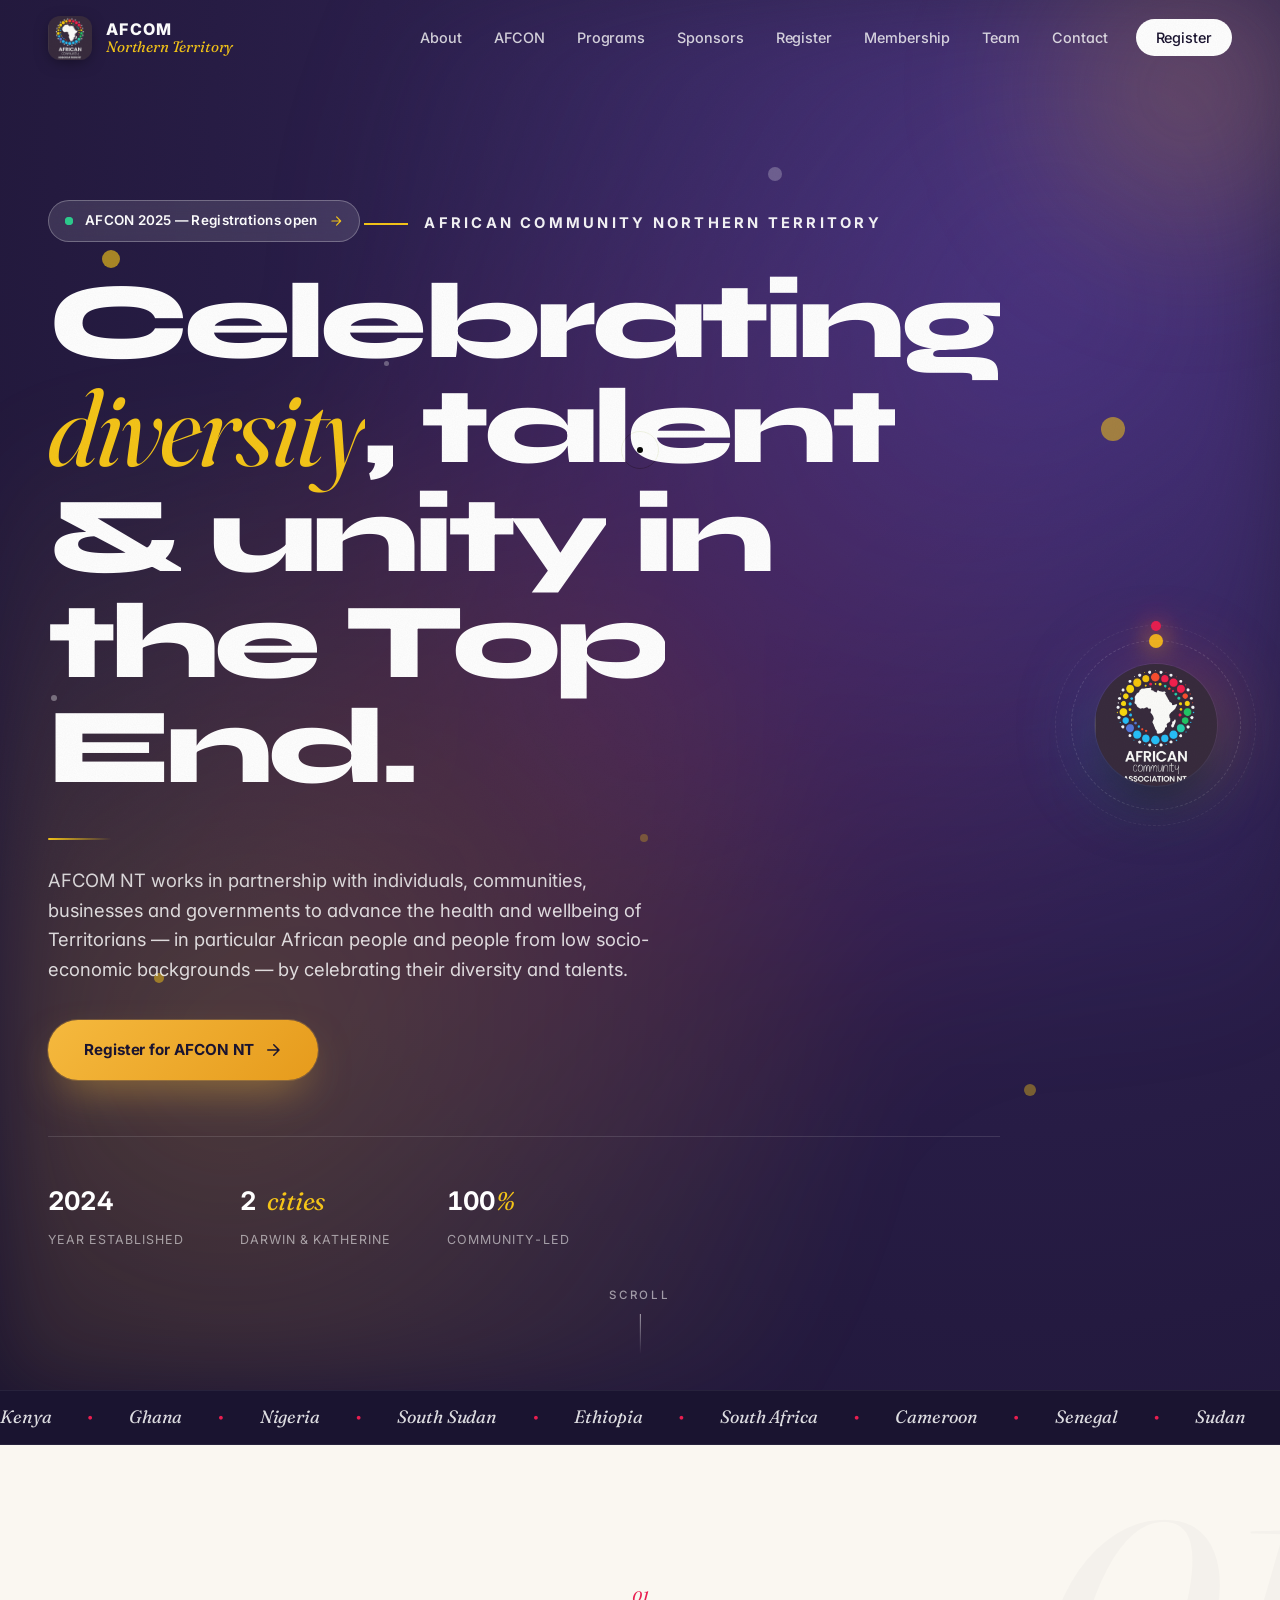
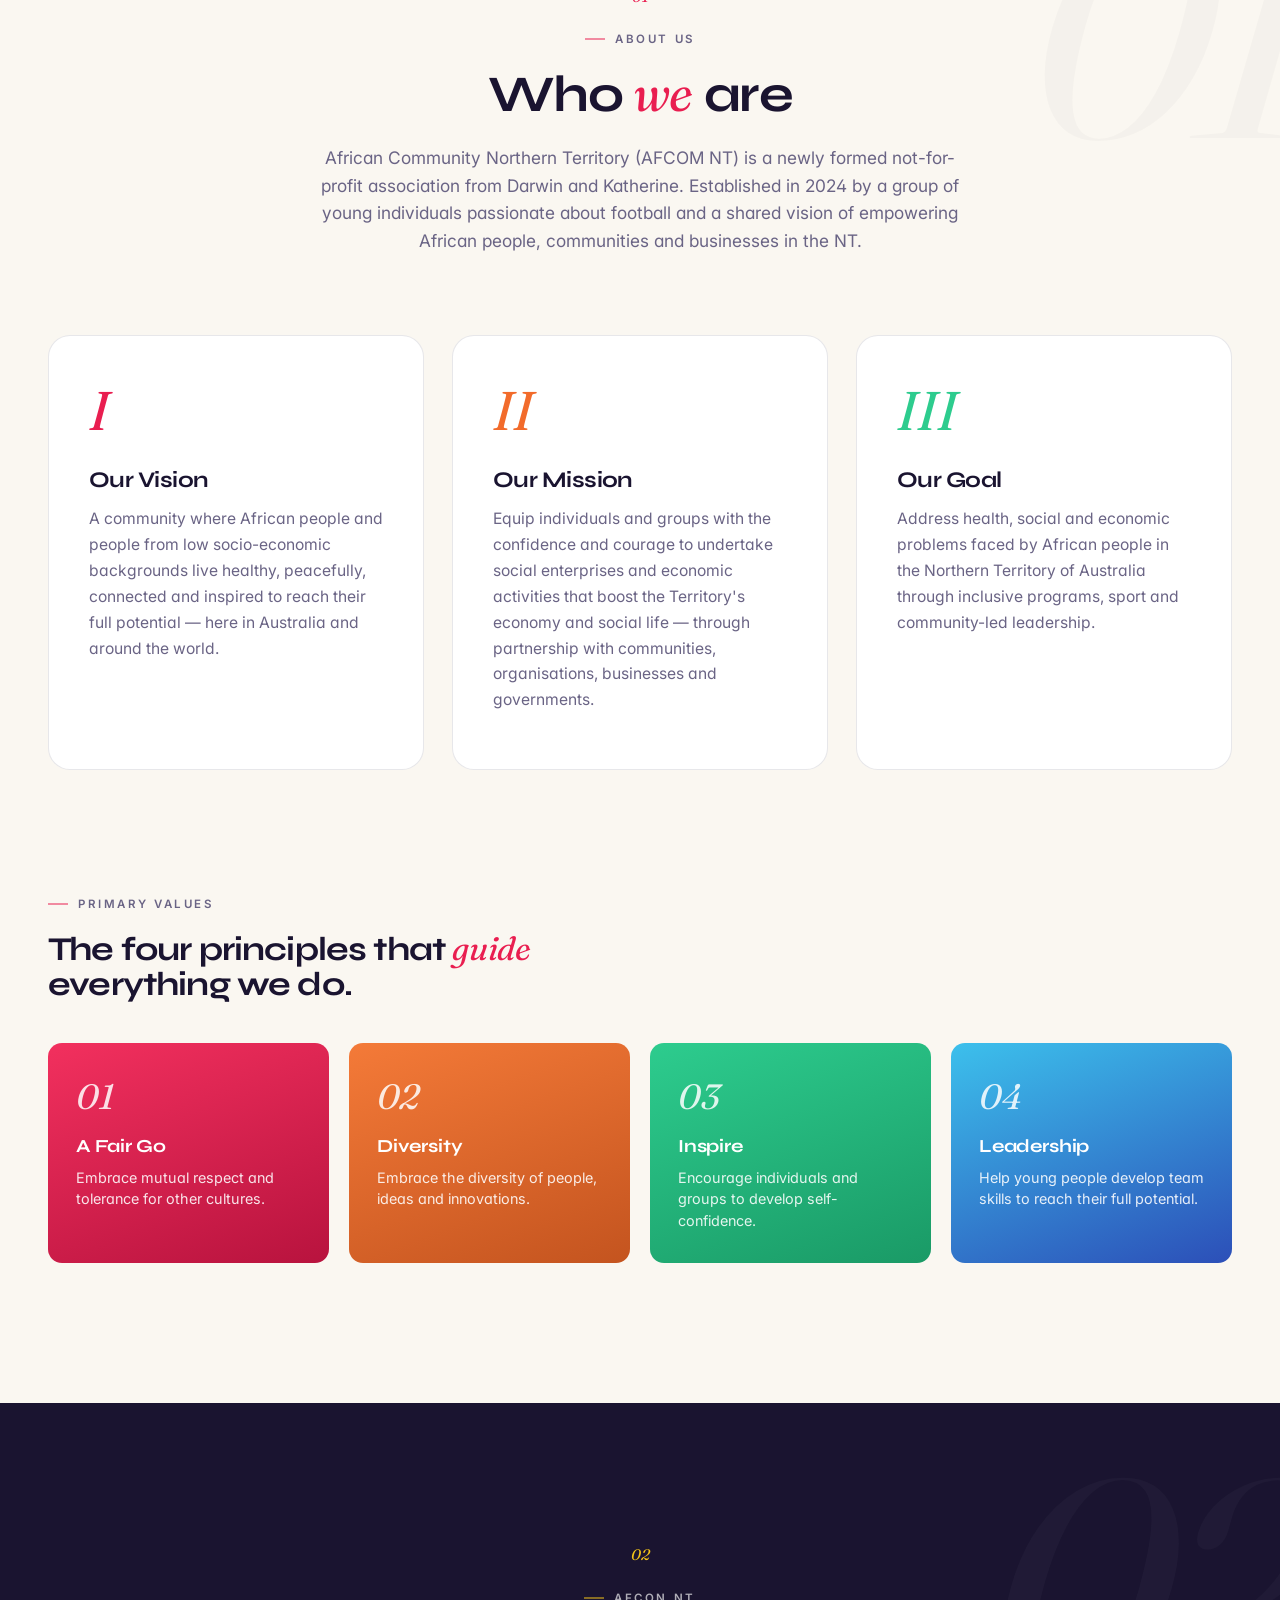
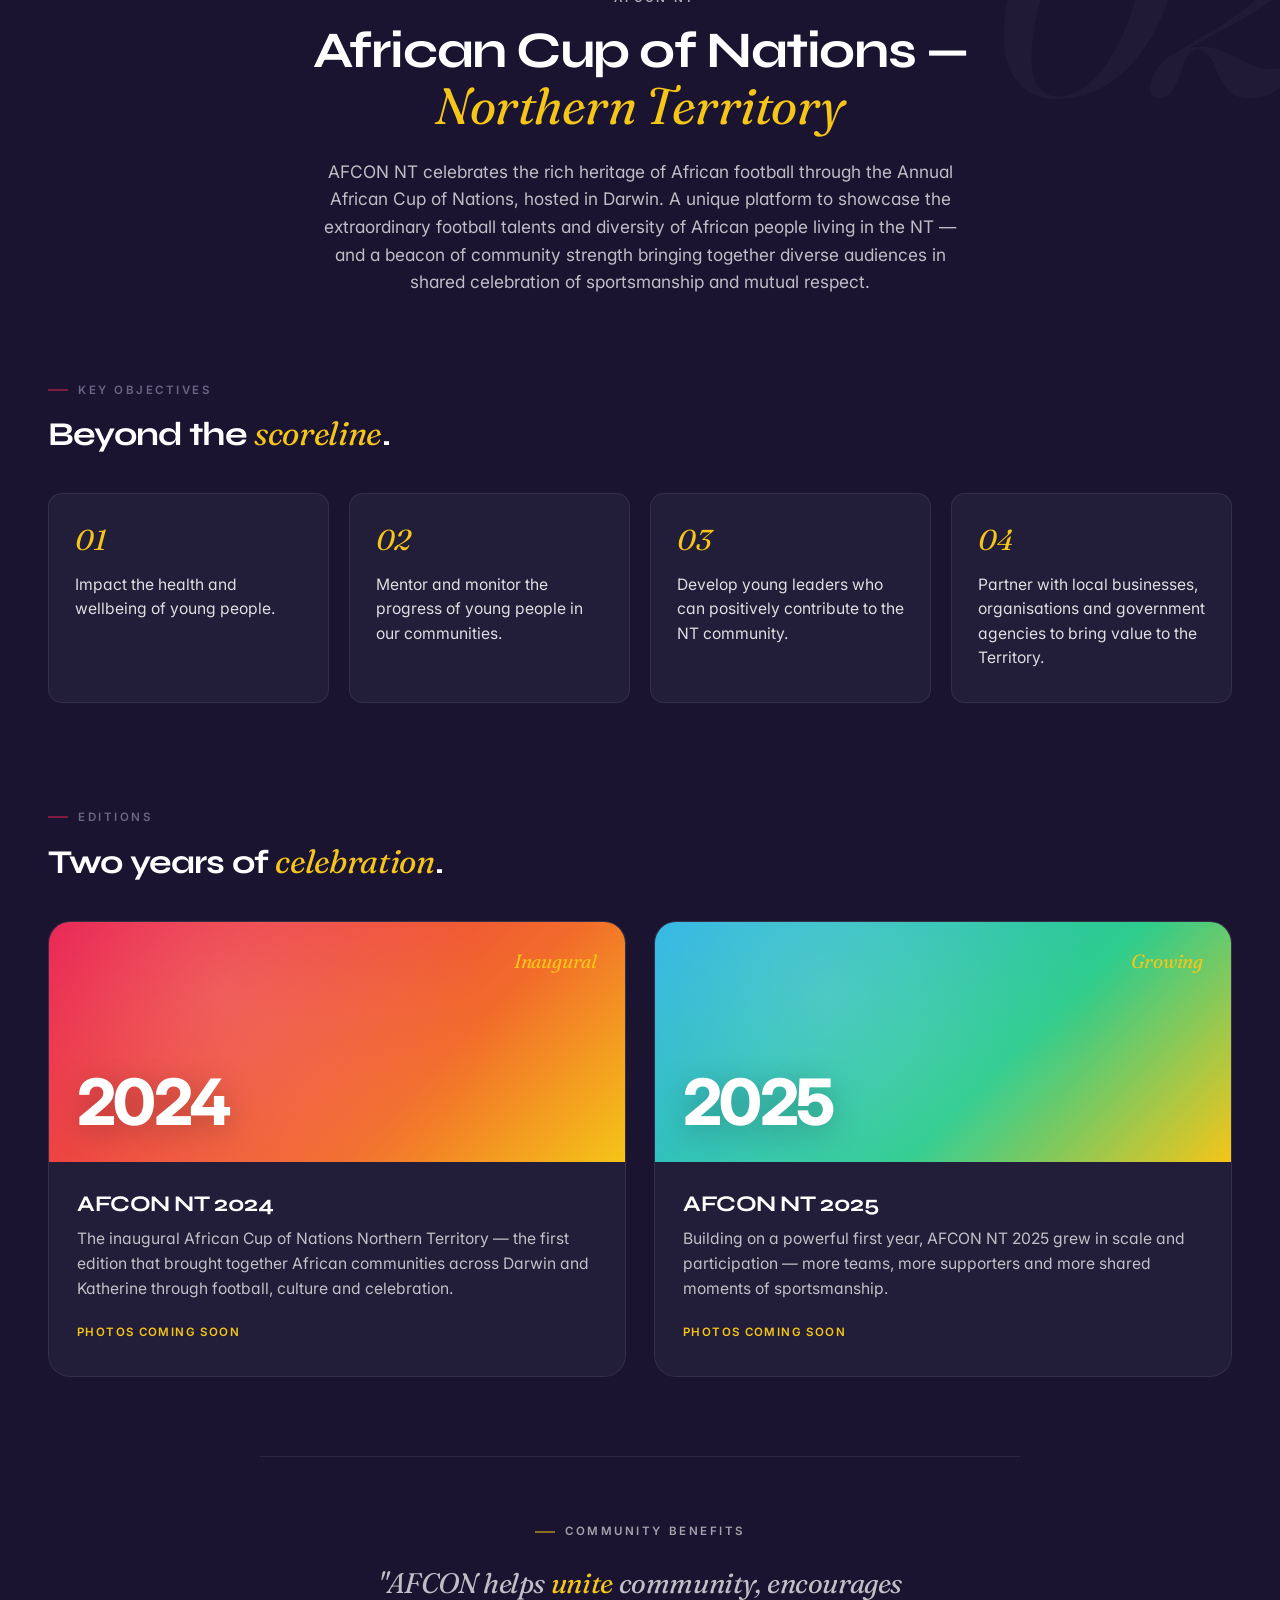
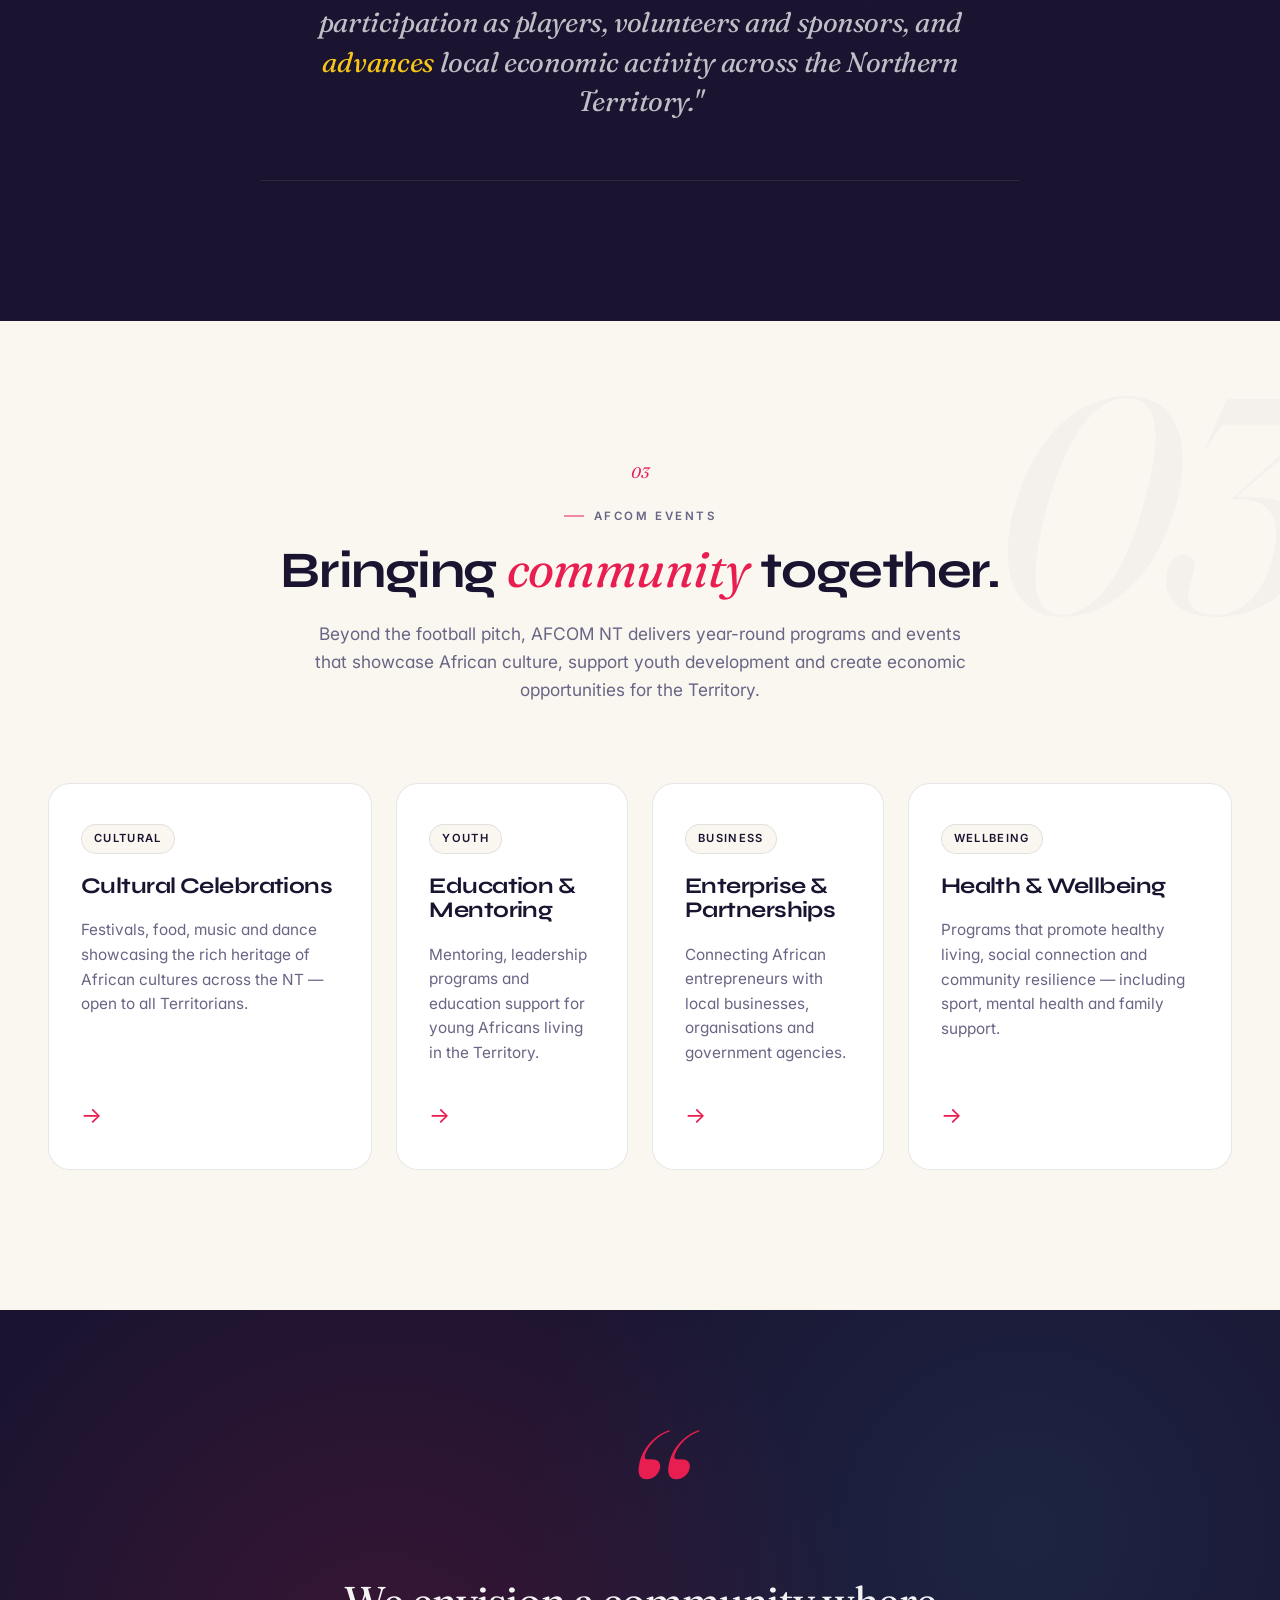
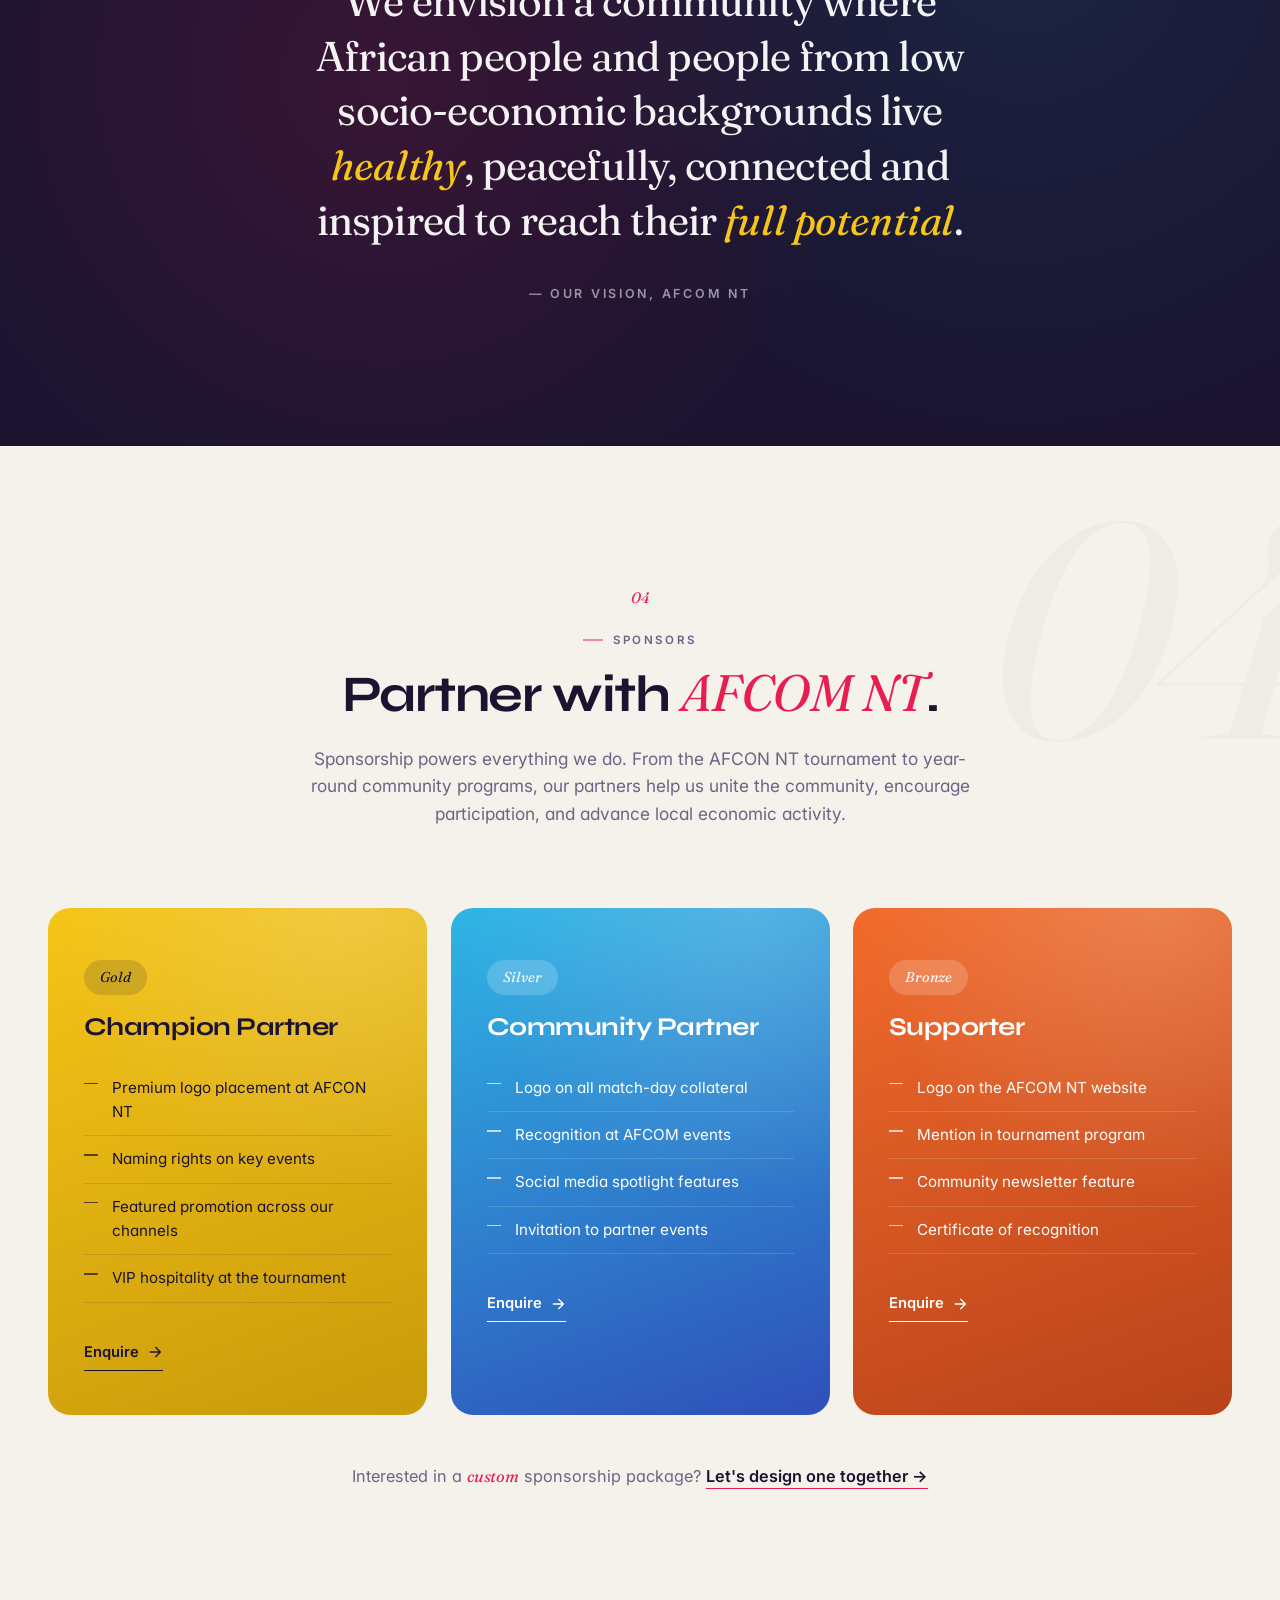
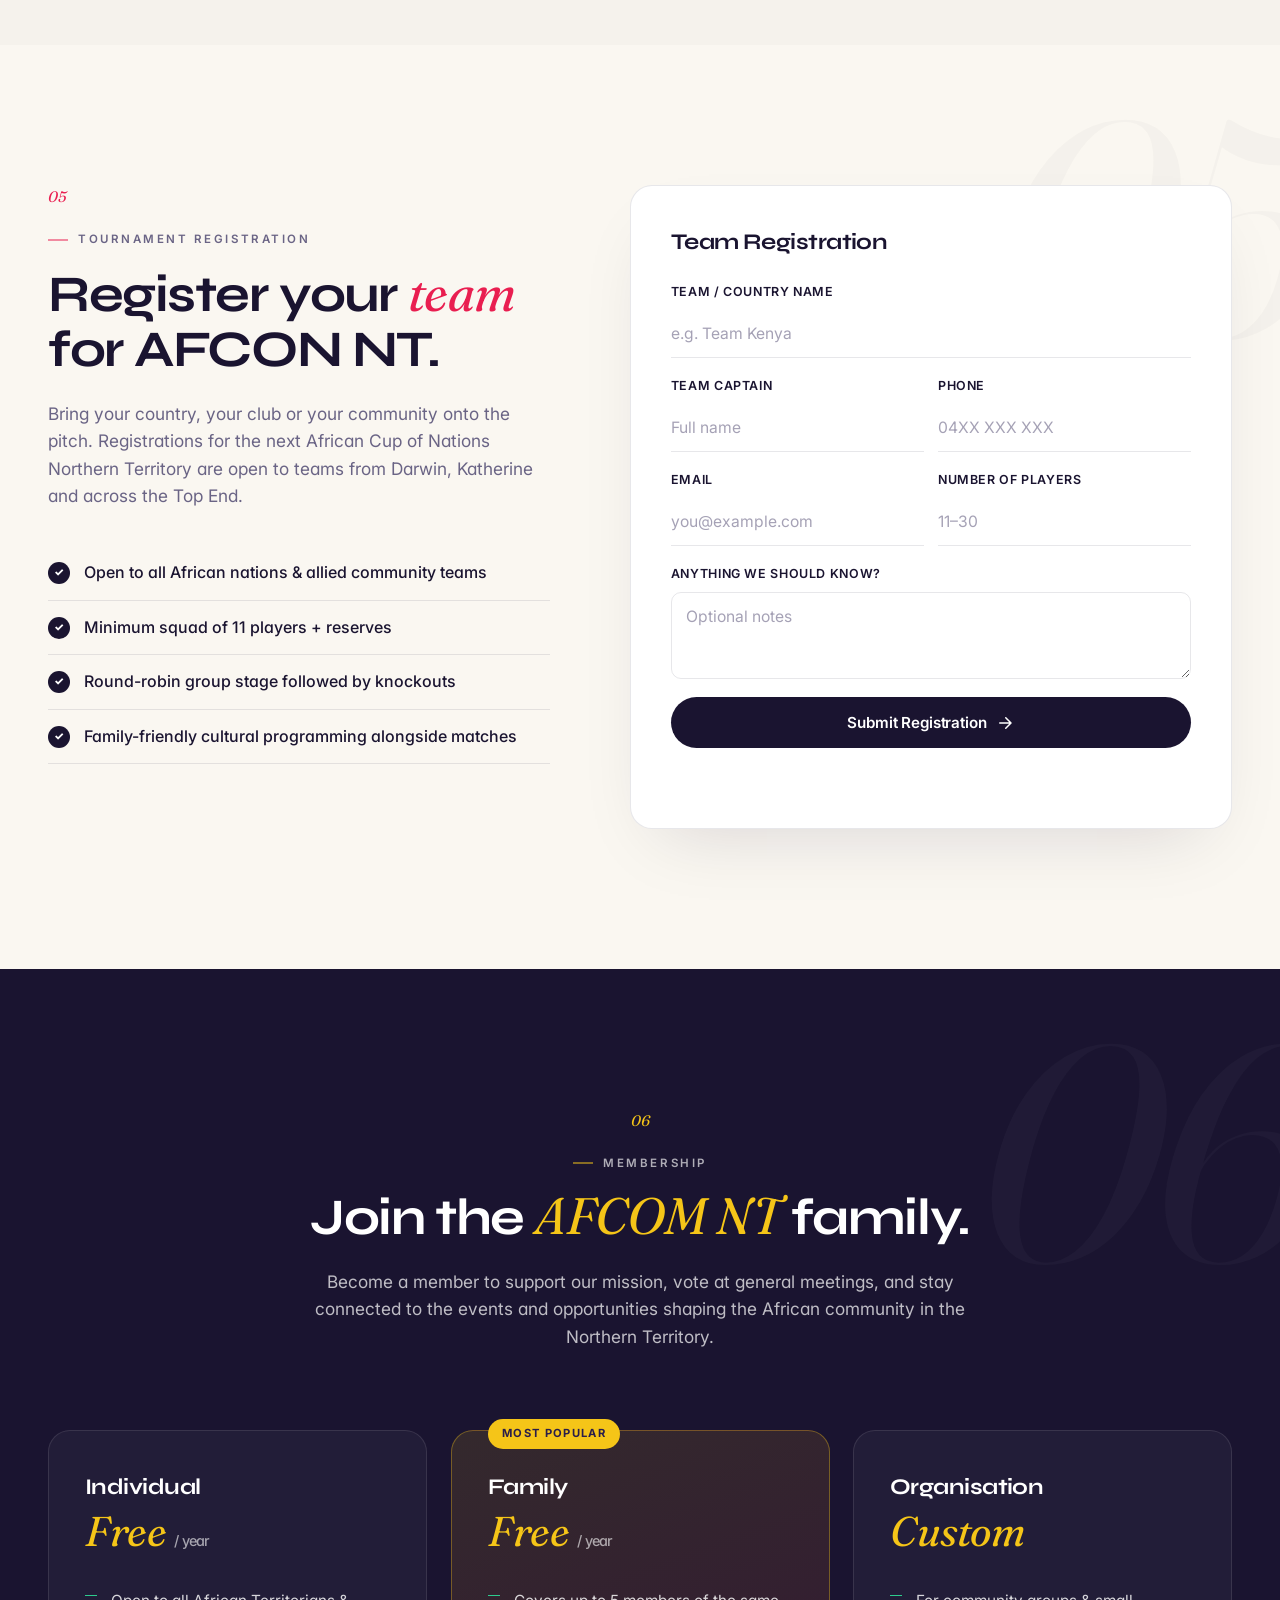
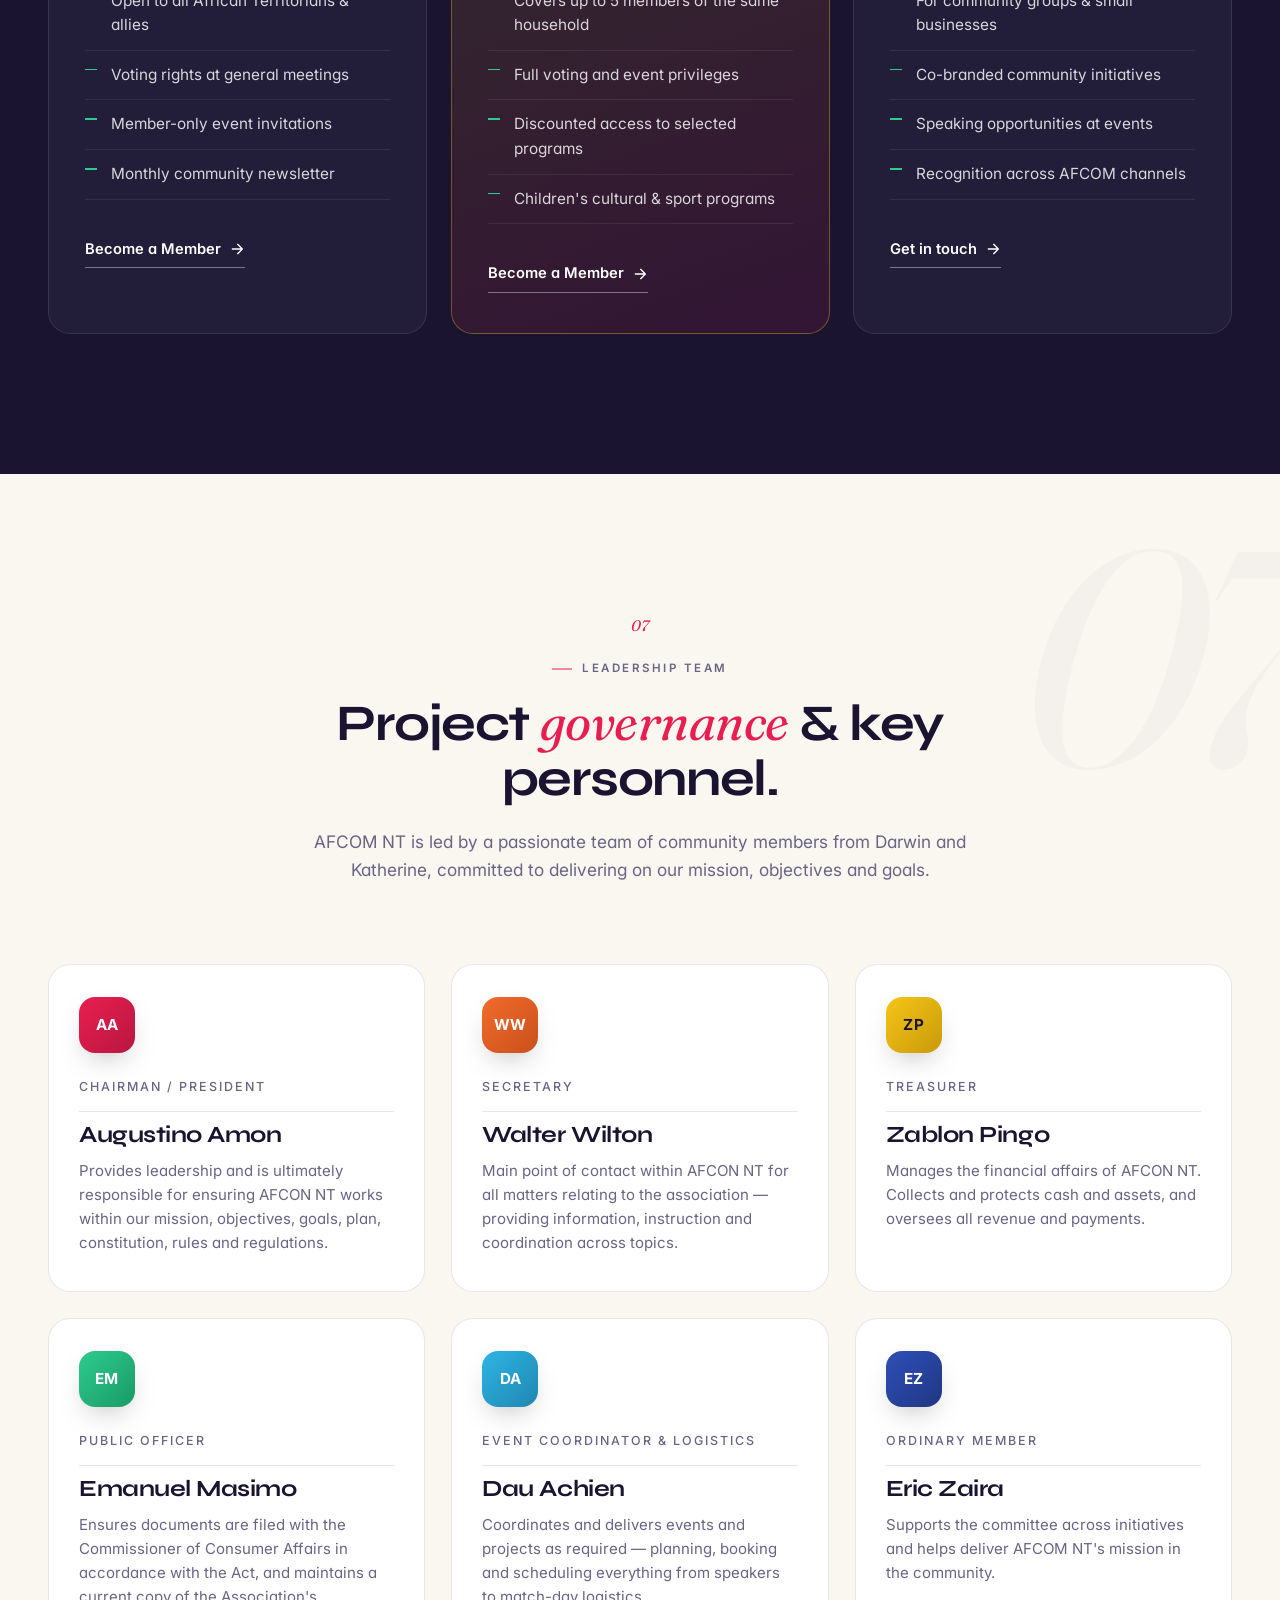
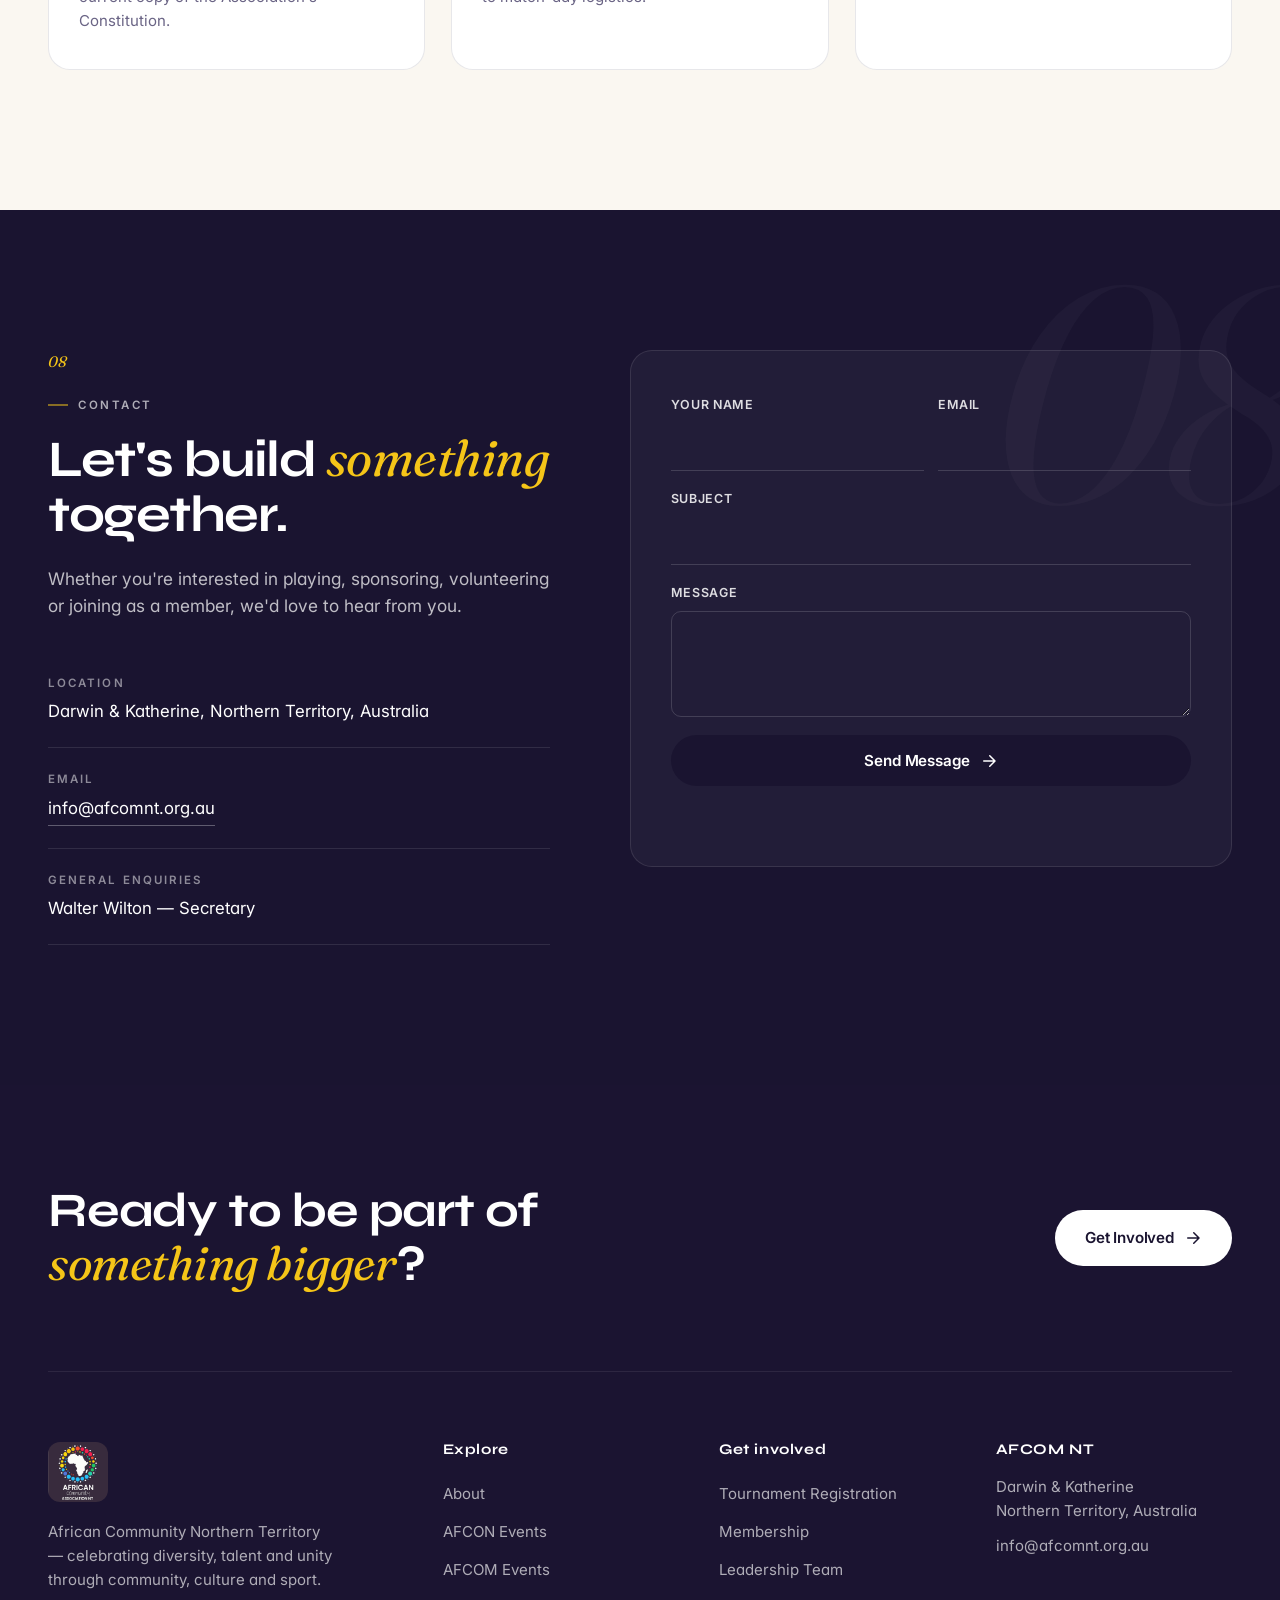
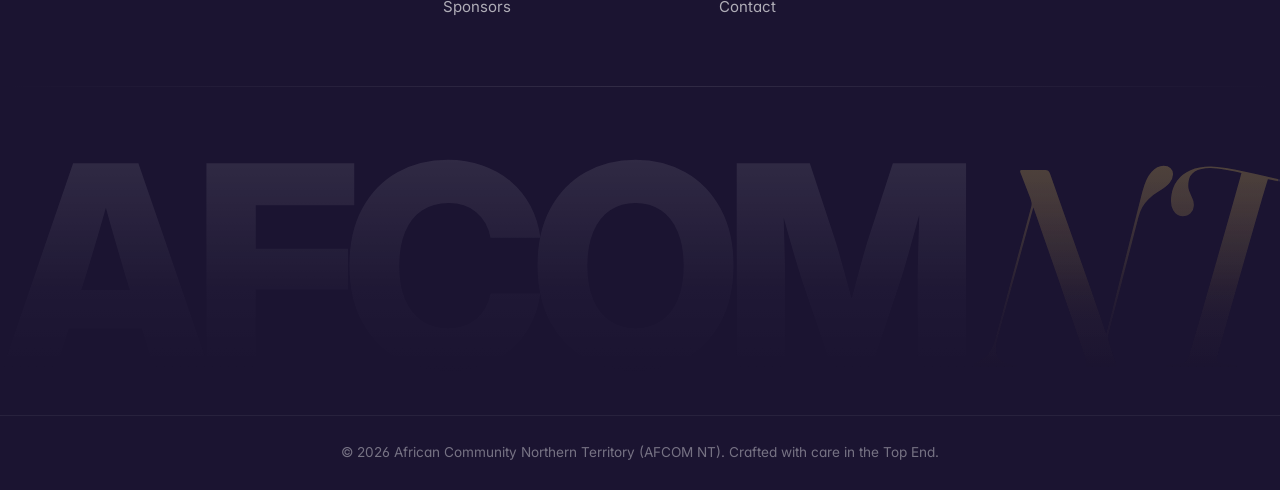
==== website/index.html @ 21bdb5e3 "Redesign mobile hero: centered layout, single gold pill CTA, Syne headings, ambient blobs" ====
<!DOCTYPE html>
<html lang="en">
<head>
  <meta charset="UTF-8" />
  <meta name="viewport" content="width=device-width, initial-scale=1.0" />
  <meta name="description" content="African Community Northern Territory (AFCOM NT) — celebrating diversity, talent and unity through community programs and the Annual African Cup of Nations (AFCON NT) tournament in Darwin." />
  <title>AFCOM NT — African Community Northern Territory</title>
  <link rel="preconnect" href="https://fonts.googleapis.com" />
  <link rel="preconnect" href="https://fonts.gstatic.com" crossorigin />
  <link href="https://fonts.googleapis.com/css2?family=Caveat:wght@600&family=Fraunces:ital,opsz,wght@0,9..144,400;0,9..144,600;1,9..144,400;1,9..144,500&family=Inter:wght@400;500;600;700;800&family=Syne:wght@500;600;700;800&display=swap" rel="stylesheet" />
  <link rel="icon" type="image/jpeg" href="assets/logo.jpeg" />
  <link rel="stylesheet" href="styles.css" />
</head>
<body>

  <!-- Loader -->
  <div class="loader" id="loader" aria-hidden="true">
    <div class="loader-mark">
      <img src="assets/logo.jpeg" alt="" />
    </div>
  </div>

  <!-- Custom cursor (desktop only) -->
  <div class="cursor" id="cursor" aria-hidden="true"></div>
  <div class="cursor-dot" id="cursorDot" aria-hidden="true"></div>

  <!-- Scroll progress -->
  <div class="scroll-progress" id="scrollProgress" aria-hidden="true"></div>

  <!-- Side rail navigator (desktop) -->
  <aside class="side-rail" id="sideRail" aria-label="Section navigator">
    <ol>
      <li><a href="#about" data-section="about" data-cursor="hover"><span class="rail-num">01</span><span class="rail-label">About</span><span class="rail-tick"></span></a></li>
      <li><a href="#afcon" data-section="afcon" data-cursor="hover"><span class="rail-num">02</span><span class="rail-label">AFCON</span><span class="rail-tick"></span></a></li>
      <li><a href="#afcom-events" data-section="afcom-events" data-cursor="hover"><span class="rail-num">03</span><span class="rail-label">Programs</span><span class="rail-tick"></span></a></li>
      <li><a href="#sponsors" data-section="sponsors" data-cursor="hover"><span class="rail-num">04</span><span class="rail-label">Sponsors</span><span class="rail-tick"></span></a></li>
      <li><a href="#register" data-section="register" data-cursor="hover"><span class="rail-num">05</span><span class="rail-label">Register</span><span class="rail-tick"></span></a></li>
      <li><a href="#membership" data-section="membership" data-cursor="hover"><span class="rail-num">06</span><span class="rail-label">Membership</span><span class="rail-tick"></span></a></li>
      <li><a href="#leadership" data-section="leadership" data-cursor="hover"><span class="rail-num">07</span><span class="rail-label">Team</span><span class="rail-tick"></span></a></li>
      <li><a href="#contact" data-section="contact" data-cursor="hover"><span class="rail-num">08</span><span class="rail-label">Contact</span><span class="rail-tick"></span></a></li>
    </ol>
  </aside>

  <!-- ============ NAVIGATION ============ -->
  <header class="site-header" id="siteHeader">
    <div class="container nav-wrap">
      <a href="#home" class="brand" aria-label="AFCOM NT home" data-cursor="hover">
        <img src="assets/logo.jpeg" alt="AFCOM NT logo" class="brand-logo" />
        <span class="brand-text">
          <span class="brand-line-1">AFCOM</span>
          <span class="brand-line-2">Northern Territory</span>
        </span>
      </a>

      <button class="nav-toggle" id="navToggle" aria-label="Open navigation" aria-expanded="false">
        <span></span><span></span><span></span>
      </button>

      <nav class="primary-nav" id="primaryNav" aria-label="Primary">
        <ul>
          <li><a href="#about" data-cursor="hover">About</a></li>
          <li><a href="#afcon" data-cursor="hover">AFCON</a></li>
          <li><a href="#afcom-events" data-cursor="hover">Programs</a></li>
          <li><a href="#sponsors" data-cursor="hover">Sponsors</a></li>
          <li><a href="#register" data-cursor="hover">Register</a></li>
          <li><a href="#membership" data-cursor="hover">Membership</a></li>
          <li><a href="#leadership" data-cursor="hover">Team</a></li>
          <li><a href="#contact" data-cursor="hover">Contact</a></li>
          <li><a href="#register" class="nav-cta" data-cursor="hover">Register</a></li>
        </ul>
      </nav>
    </div>
  </header>

  <!-- ============ HERO ============ -->
  <section class="hero" id="home">
    <div class="hero-bg" aria-hidden="true">
      <span class="dot d1" data-parallax="0.4"></span>
      <span class="dot d2" data-parallax="0.6"></span>
      <span class="dot d3" data-parallax="0.3"></span>
      <span class="dot d4" data-parallax="0.5"></span>
      <span class="dot d5" data-parallax="0.7"></span>
      <span class="dot d6" data-parallax="0.2"></span>
      <span class="dot d7" data-parallax="0.55"></span>
      <span class="dot d8" data-parallax="0.35"></span>
    </div>

    <div class="container hero-grid">
      <div class="hero-copy">
        <a href="#register" class="live-badge stagger" style="--d:0ms" data-cursor="hover">
          <span class="live-dot" aria-hidden="true"></span>
          <span>AFCON 2025 — Registrations open</span>
          <svg class="live-badge-arrow" viewBox="0 0 24 24" aria-hidden="true"><path d="M5 12h14M13 5l7 7-7 7" stroke="currentColor" stroke-width="2" fill="none" stroke-linecap="round" stroke-linejoin="round"/></svg>
        </a>
        <span class="eyebrow stagger" style="--d:80ms">
          <span class="eyebrow-line"></span>
          African Community Northern Territory
        </span>
        <h1 class="hero-h1">
          Celebrating <em class="serif">diversity</em>, talent &amp; unity in the Top End.
        </h1>
        <span class="hero-rule stagger" style="--d:520ms" aria-hidden="true"></span>
        <p class="lead stagger" style="--d:600ms">
          AFCOM NT works in partnership with individuals, communities, businesses and
          governments to advance the health and wellbeing of Territorians — in particular
          African people and people from low socio-economic backgrounds — by celebrating
          their diversity and talents.
        </p>
        <div class="hero-cta stagger" style="--d:720ms">
          <a href="#register" class="btn btn-gold btn-magnetic" data-cursor="hover">
            <span>Register for AFCON NT</span>
            <svg class="btn-arrow" viewBox="0 0 24 24" aria-hidden="true"><path d="M5 12h14M13 5l7 7-7 7" stroke="currentColor" stroke-width="2" fill="none" stroke-linecap="round" stroke-linejoin="round"/></svg>
          </a>
        </div>
        <ul class="hero-stats stagger" style="--d:860ms">
          <li>
            <span class="stat-num" data-count="2024" data-from="2018">2024</span>
            <span class="stat-label">Year established</span>
          </li>
          <li>
            <span class="stat-num"><span class="counter" data-count="2" data-from="0">2</span> <em class="serif">cities</em></span>
            <span class="stat-label">Darwin &amp; Katherine</span>
          </li>
          <li>
            <span class="stat-num"><span class="counter" data-count="100" data-from="0">100</span><em class="serif">%</em></span>
            <span class="stat-label">Community-led</span>
          </li>
        </ul>
      </div>

      <div class="hero-visual stagger" style="--d:300ms">
        <div class="logo-stage">
          <div class="logo-orbit"></div>
          <div class="logo-orbit logo-orbit-2"></div>
          <div class="logo-glow"></div>
          <img src="assets/logo.jpeg" alt="AFCOM NT logo featuring a map of Africa surrounded by colourful dots" class="logo-img" />
        </div>
      </div>
    </div>

    <a href="#about" class="scroll-cue" aria-label="Scroll to content" data-cursor="hover">
      <span class="scroll-cue-label">Scroll</span>
      <span class="scroll-cue-line"></span>
    </a>
  </section>

  <!-- ============ MARQUEE ============ -->
  <div class="marquee" aria-hidden="true">
    <div class="marquee-track">
      <span class="marquee-item">Kenya <i>●</i></span>
      <span class="marquee-item">Ghana <i>●</i></span>
      <span class="marquee-item">Nigeria <i>●</i></span>
      <span class="marquee-item">South Sudan <i>●</i></span>
      <span class="marquee-item">Ethiopia <i>●</i></span>
      <span class="marquee-item">South Africa <i>●</i></span>
      <span class="marquee-item">Cameroon <i>●</i></span>
      <span class="marquee-item">Senegal <i>●</i></span>
      <span class="marquee-item">Sudan <i>●</i></span>
      <span class="marquee-item">Zimbabwe <i>●</i></span>
      <span class="marquee-item">Côte d'Ivoire <i>●</i></span>
      <span class="marquee-item">Morocco <i>●</i></span>
      <span class="marquee-item">Egypt <i>●</i></span>
      <span class="marquee-item">Tunisia <i>●</i></span>
      <span class="marquee-item">Uganda <i>●</i></span>
      <!-- duplicate for seamless loop -->
      <span class="marquee-item">Kenya <i>●</i></span>
      <span class="marquee-item">Ghana <i>●</i></span>
      <span class="marquee-item">Nigeria <i>●</i></span>
      <span class="marquee-item">South Sudan <i>●</i></span>
      <span class="marquee-item">Ethiopia <i>●</i></span>
      <span class="marquee-item">South Africa <i>●</i></span>
      <span class="marquee-item">Cameroon <i>●</i></span>
      <span class="marquee-item">Senegal <i>●</i></span>
      <span class="marquee-item">Sudan <i>●</i></span>
      <span class="marquee-item">Zimbabwe <i>●</i></span>
      <span class="marquee-item">Côte d'Ivoire <i>●</i></span>
      <span class="marquee-item">Morocco <i>●</i></span>
      <span class="marquee-item">Egypt <i>●</i></span>
      <span class="marquee-item">Tunisia <i>●</i></span>
      <span class="marquee-item">Uganda <i>●</i></span>
    </div>
  </div>

  <!-- ============ ABOUT ============ -->
  <section class="section" id="about" data-watermark="01">
    <div class="container">
      <header class="section-head" data-num="01">
        <span class="kicker">About Us</span>
        <h2>Who <em class="serif">we</em> are</h2>
        <p>
          African Community Northern Territory (AFCOM NT) is a newly formed not-for-profit
          association from Darwin and Katherine. Established in 2024 by a group of young
          individuals passionate about football and a shared vision of empowering African
          people, communities and businesses in the NT.
        </p>
      </header>

      <div class="vmv-grid">
        <article class="vmv-card vmv-vision" data-cursor="hover">
          <span class="vmv-roman">I</span>
          <h3>Our Vision</h3>
          <p>
            A community where African people and people from low socio-economic backgrounds
            live healthy, peacefully, connected and inspired to reach their full potential —
            here in Australia and around the world.
          </p>
          <span class="vmv-line"></span>
        </article>

        <article class="vmv-card vmv-mission" data-cursor="hover">
          <span class="vmv-roman">II</span>
          <h3>Our Mission</h3>
          <p>
            Equip individuals and groups with the confidence and courage to undertake
            social enterprises and economic activities that boost the Territory's economy
            and social life — through partnership with communities, organisations,
            businesses and governments.
          </p>
          <span class="vmv-line"></span>
        </article>

        <article class="vmv-card vmv-goal" data-cursor="hover">
          <span class="vmv-roman">III</span>
          <h3>Our Goal</h3>
          <p>
            Address health, social and economic problems faced by African people in the
            Northern Territory of Australia through inclusive programs, sport and
            community-led leadership.
          </p>
          <span class="vmv-line"></span>
        </article>
      </div>

      <div class="values">
        <div class="values-head">
          <span class="kicker">Primary Values</span>
          <h3>The four principles that <em class="serif">guide</em> everything we do.</h3>
        </div>
        <div class="values-grid">
          <div class="value-card v-red" data-cursor="hover">
            <span class="value-num">01</span>
            <h4>A Fair Go</h4>
            <p>Embrace mutual respect and tolerance for other cultures.</p>
          </div>
          <div class="value-card v-orange" data-cursor="hover">
            <span class="value-num">02</span>
            <h4>Diversity</h4>
            <p>Embrace the diversity of people, ideas and innovations.</p>
          </div>
          <div class="value-card v-green" data-cursor="hover">
            <span class="value-num">03</span>
            <h4>Inspire</h4>
            <p>Encourage individuals and groups to develop self-confidence.</p>
          </div>
          <div class="value-card v-blue" data-cursor="hover">
            <span class="value-num">04</span>
            <h4>Leadership</h4>
            <p>Help young people develop team skills to reach their full potential.</p>
          </div>
        </div>
      </div>
    </div>
  </section>

  <!-- ============ AFCON ============ -->
  <section class="section section-dark" id="afcon" data-watermark="02">
    <div class="container">
      <header class="section-head section-head-light" data-num="02">
        <span class="kicker">AFCON NT</span>
        <h2>African Cup of Nations — <em class="serif">Northern Territory</em></h2>
        <p>
          AFCON NT celebrates the rich heritage of African football through the Annual
          African Cup of Nations, hosted in Darwin. A unique platform to showcase the
          extraordinary football talents and diversity of African people living in the NT —
          and a beacon of community strength bringing together diverse audiences in shared
          celebration of sportsmanship and mutual respect.
        </p>
      </header>

      <div class="obj-block">
        <div class="obj-block-head">
          <span class="kicker">Key Objectives</span>
          <h3>Beyond the <em class="serif">scoreline</em>.</h3>
        </div>
        <div class="obj-grid">
          <div class="obj-card" data-cursor="hover">
            <span class="obj-num">01</span>
            <p>Impact the health and wellbeing of young people.</p>
          </div>
          <div class="obj-card" data-cursor="hover">
            <span class="obj-num">02</span>
            <p>Mentor and monitor the progress of young people in our communities.</p>
          </div>
          <div class="obj-card" data-cursor="hover">
            <span class="obj-num">03</span>
            <p>Develop young leaders who can positively contribute to the NT community.</p>
          </div>
          <div class="obj-card" data-cursor="hover">
            <span class="obj-num">04</span>
            <p>Partner with local businesses, organisations and government agencies to bring value to the Territory.</p>
          </div>
        </div>
      </div>

      <div class="events-block">
        <div class="obj-block-head">
          <span class="kicker">Editions</span>
          <h3>Two years of <em class="serif">celebration</em>.</h3>
        </div>
        <div class="events-grid">
          <article class="event-card event-card-2024" data-cursor="hover">
            <div class="event-media event-2024" role="img" aria-label="AFCON NT 2024 tournament">
              <span class="event-year">2024</span>
              <span class="event-corner"><em class="serif">Inaugural</em></span>
            </div>
            <div class="event-body">
              <h4>AFCON NT 2024</h4>
              <p>The inaugural African Cup of Nations Northern Territory — the first edition that brought together African communities across Darwin and Katherine through football, culture and celebration.</p>
              <span class="event-tag">Photos coming soon</span>
            </div>
          </article>
          <article class="event-card event-card-2025" data-cursor="hover">
            <div class="event-media event-2025" role="img" aria-label="AFCON NT 2025 tournament">
              <span class="event-year">2025</span>
              <span class="event-corner"><em class="serif">Growing</em></span>
            </div>
            <div class="event-body">
              <h4>AFCON NT 2025</h4>
              <p>Building on a powerful first year, AFCON NT 2025 grew in scale and participation — more teams, more supporters and more shared moments of sportsmanship.</p>
              <span class="event-tag">Photos coming soon</span>
            </div>
          </article>
        </div>
      </div>

      <div class="benefits">
        <span class="kicker">Community Benefits</span>
        <p class="benefits-quote">
          "AFCON helps <em class="serif">unite</em> community, encourages participation as players, volunteers and sponsors, and <em class="serif">advances</em> local economic activity across the Northern Territory."
        </p>
      </div>
    </div>
  </section>

  <!-- ============ AFCOM EVENTS ============ -->
  <section class="section" id="afcom-events" data-watermark="03">
    <div class="container">
      <header class="section-head" data-num="03">
        <span class="kicker">AFCOM Events</span>
        <h2>Bringing <em class="serif">community</em> together.</h2>
        <p>
          Beyond the football pitch, AFCOM NT delivers year-round programs and events
          that showcase African culture, support youth development and create economic
          opportunities for the Territory.
        </p>
      </header>

      <div class="afcom-grid">
        <article class="afcom-card afcom-large" data-cursor="hover">
          <span class="afcom-tag">Cultural</span>
          <h3>Cultural Celebrations</h3>
          <p>Festivals, food, music and dance showcasing the rich heritage of African cultures across the NT — open to all Territorians.</p>
          <span class="afcom-arrow">→</span>
        </article>
        <article class="afcom-card" data-cursor="hover">
          <span class="afcom-tag">Youth</span>
          <h3>Education &amp; Mentoring</h3>
          <p>Mentoring, leadership programs and education support for young Africans living in the Territory.</p>
          <span class="afcom-arrow">→</span>
        </article>
        <article class="afcom-card" data-cursor="hover">
          <span class="afcom-tag">Business</span>
          <h3>Enterprise &amp; Partnerships</h3>
          <p>Connecting African entrepreneurs with local businesses, organisations and government agencies.</p>
          <span class="afcom-arrow">→</span>
        </article>
        <article class="afcom-card afcom-large" data-cursor="hover">
          <span class="afcom-tag">Wellbeing</span>
          <h3>Health &amp; Wellbeing</h3>
          <p>Programs that promote healthy living, social connection and community resilience — including sport, mental health and family support.</p>
          <span class="afcom-arrow">→</span>
        </article>
      </div>
    </div>
  </section>

  <!-- ============ PULL QUOTE ============ -->
  <section class="pull-quote-section" aria-label="Vision statement">
    <div class="container">
      <span class="quote-mark" aria-hidden="true">&ldquo;</span>
      <p class="quote-text">
        We envision a community where African people and people from low socio-economic backgrounds live <em class="serif">healthy</em>, peacefully, connected and inspired to reach their <em class="serif">full potential</em>.
      </p>
      <span class="quote-attr">— Our Vision, AFCOM NT</span>
    </div>
  </section>

  <!-- ============ SPONSORS ============ -->
  <section class="section section-tinted" id="sponsors" data-watermark="04">
    <div class="container">
      <header class="section-head" data-num="04">
        <span class="kicker">Sponsors</span>
        <h2>Partner with <em class="serif">AFCOM NT</em>.</h2>
        <p>
          Sponsorship powers everything we do. From the AFCON NT tournament to
          year-round community programs, our partners help us unite the community,
          encourage participation, and advance local economic activity.
        </p>
      </header>

      <div class="tier-grid">
        <article class="tier-card tier-gold" data-cursor="hover">
          <span class="tier-badge">Gold</span>
          <h3>Champion Partner</h3>
          <ul>
            <li>Premium logo placement at AFCON NT</li>
            <li>Naming rights on key events</li>
            <li>Featured promotion across our channels</li>
            <li>VIP hospitality at the tournament</li>
          </ul>
          <a href="#contact" class="btn-text" data-cursor="hover">
            <span>Enquire</span>
            <svg viewBox="0 0 24 24" aria-hidden="true"><path d="M5 12h14M13 5l7 7-7 7" stroke="currentColor" stroke-width="2" fill="none" stroke-linecap="round" stroke-linejoin="round"/></svg>
          </a>
        </article>
        <article class="tier-card tier-silver" data-cursor="hover">
          <span class="tier-badge">Silver</span>
          <h3>Community Partner</h3>
          <ul>
            <li>Logo on all match-day collateral</li>
            <li>Recognition at AFCOM events</li>
            <li>Social media spotlight features</li>
            <li>Invitation to partner events</li>
          </ul>
          <a href="#contact" class="btn-text" data-cursor="hover">
            <span>Enquire</span>
            <svg viewBox="0 0 24 24" aria-hidden="true"><path d="M5 12h14M13 5l7 7-7 7" stroke="currentColor" stroke-width="2" fill="none" stroke-linecap="round" stroke-linejoin="round"/></svg>
          </a>
        </article>
        <article class="tier-card tier-bronze" data-cursor="hover">
          <span class="tier-badge">Bronze</span>
          <h3>Supporter</h3>
          <ul>
            <li>Logo on the AFCOM NT website</li>
            <li>Mention in tournament program</li>
            <li>Community newsletter feature</li>
            <li>Certificate of recognition</li>
          </ul>
          <a href="#contact" class="btn-text" data-cursor="hover">
            <span>Enquire</span>
            <svg viewBox="0 0 24 24" aria-hidden="true"><path d="M5 12h14M13 5l7 7-7 7" stroke="currentColor" stroke-width="2" fill="none" stroke-linecap="round" stroke-linejoin="round"/></svg>
          </a>
        </article>
      </div>

      <p class="sponsor-note">
        Interested in a <em class="serif">custom</em> sponsorship package?
        <a href="#contact" data-cursor="hover">Let's design one together →</a>
      </p>
    </div>
  </section>

  <!-- ============ REGISTRATION ============ -->
  <section class="section" id="register" data-watermark="05">
    <div class="container reg-wrap">
      <div class="reg-copy">
        <header class="section-head section-head-left" data-num="05">
          <span class="kicker">Tournament Registration</span>
          <h2>Register your <em class="serif">team</em> for AFCON NT.</h2>
          <p>
            Bring your country, your club or your community onto the pitch. Registrations
            for the next African Cup of Nations Northern Territory are open to teams from
            Darwin, Katherine and across the Top End.
          </p>
        </header>
        <ul class="reg-points">
          <li><span class="check">✓</span> Open to all African nations &amp; allied community teams</li>
          <li><span class="check">✓</span> Minimum squad of 11 players + reserves</li>
          <li><span class="check">✓</span> Round-robin group stage followed by knockouts</li>
          <li><span class="check">✓</span> Family-friendly cultural programming alongside matches</li>
        </ul>
      </div>

      <form class="reg-form" id="regForm" novalidate>
        <h3>Team Registration</h3>

        <div class="form-row">
          <label>
            <span>Team / Country name</span>
            <input type="text" name="team" required placeholder="e.g. Team Kenya" data-cursor="hover" />
          </label>
        </div>

        <div class="form-row two">
          <label>
            <span>Team captain</span>
            <input type="text" name="captain" required placeholder="Full name" data-cursor="hover" />
          </label>
          <label>
            <span>Phone</span>
            <input type="tel" name="phone" required placeholder="04XX XXX XXX" data-cursor="hover" />
          </label>
        </div>

        <div class="form-row two">
          <label>
            <span>Email</span>
            <input type="email" name="email" required placeholder="you@example.com" data-cursor="hover" />
          </label>
          <label>
            <span>Number of players</span>
            <input type="number" name="players" min="11" max="30" required placeholder="11–30" data-cursor="hover" />
          </label>
        </div>

        <div class="form-row">
          <label>
            <span>Anything we should know?</span>
            <textarea name="notes" rows="3" placeholder="Optional notes" data-cursor="hover"></textarea>
          </label>
        </div>

        <button type="submit" class="btn btn-primary btn-block btn-magnetic" data-cursor="hover">
          <span>Submit Registration</span>
          <svg class="btn-arrow" viewBox="0 0 24 24" aria-hidden="true"><path d="M5 12h14M13 5l7 7-7 7" stroke="currentColor" stroke-width="2" fill="none" stroke-linecap="round" stroke-linejoin="round"/></svg>
        </button>
        <p class="form-status" id="formStatus" role="status" aria-live="polite"></p>
      </form>
    </div>
  </section>

  <!-- ============ MEMBERSHIP ============ -->
  <section class="section section-dark" id="membership" data-watermark="06">
    <div class="container">
      <header class="section-head section-head-light" data-num="06">
        <span class="kicker">Membership</span>
        <h2>Join the <em class="serif">AFCOM NT</em> family.</h2>
        <p>
          Become a member to support our mission, vote at general meetings, and stay
          connected to the events and opportunities shaping the African community in
          the Northern Territory.
        </p>
      </header>

      <div class="member-grid">
        <article class="member-card" data-cursor="hover">
          <h3>Individual</h3>
          <p class="member-price"><em class="serif">Free</em><span>/ year</span></p>
          <ul>
            <li>Open to all African Territorians &amp; allies</li>
            <li>Voting rights at general meetings</li>
            <li>Member-only event invitations</li>
            <li>Monthly community newsletter</li>
          </ul>
          <a href="#contact" class="btn-text btn-text-light" data-cursor="hover">
            <span>Become a Member</span>
            <svg viewBox="0 0 24 24" aria-hidden="true"><path d="M5 12h14M13 5l7 7-7 7" stroke="currentColor" stroke-width="2" fill="none" stroke-linecap="round" stroke-linejoin="round"/></svg>
          </a>
        </article>
        <article class="member-card featured" data-cursor="hover">
          <span class="featured-badge">Most Popular</span>
          <h3>Family</h3>
          <p class="member-price"><em class="serif">Free</em><span>/ year</span></p>
          <ul>
            <li>Covers up to 5 members of the same household</li>
            <li>Full voting and event privileges</li>
            <li>Discounted access to selected programs</li>
            <li>Children's cultural &amp; sport programs</li>
          </ul>
          <a href="#contact" class="btn-text btn-text-light" data-cursor="hover">
            <span>Become a Member</span>
            <svg viewBox="0 0 24 24" aria-hidden="true"><path d="M5 12h14M13 5l7 7-7 7" stroke="currentColor" stroke-width="2" fill="none" stroke-linecap="round" stroke-linejoin="round"/></svg>
          </a>
        </article>
        <article class="member-card" data-cursor="hover">
          <h3>Organisation</h3>
          <p class="member-price"><em class="serif">Custom</em><span></span></p>
          <ul>
            <li>For community groups &amp; small businesses</li>
            <li>Co-branded community initiatives</li>
            <li>Speaking opportunities at events</li>
            <li>Recognition across AFCOM channels</li>
          </ul>
          <a href="#contact" class="btn-text btn-text-light" data-cursor="hover">
            <span>Get in touch</span>
            <svg viewBox="0 0 24 24" aria-hidden="true"><path d="M5 12h14M13 5l7 7-7 7" stroke="currentColor" stroke-width="2" fill="none" stroke-linecap="round" stroke-linejoin="round"/></svg>
          </a>
        </article>
      </div>
    </div>
  </section>

  <!-- ============ LEADERSHIP ============ -->
  <section class="section" id="leadership" data-watermark="07">
    <div class="container">
      <header class="section-head" data-num="07">
        <span class="kicker">Leadership Team</span>
        <h2>Project <em class="serif">governance</em> &amp; key personnel.</h2>
        <p>
          AFCOM NT is led by a passionate team of community members from Darwin and
          Katherine, committed to delivering on our mission, objectives and goals.
        </p>
      </header>

      <div class="team-grid">
        <article class="team-card" data-cursor="hover">
          <div class="avatar avatar-red"><span>AA</span></div>
          <p class="role">Chairman / President</p>
          <h3>Augustino Amon</h3>
          <p class="bio">Provides leadership and is ultimately responsible for ensuring AFCON NT works within our mission, objectives, goals, plan, constitution, rules and regulations.</p>
        </article>
        <article class="team-card" data-cursor="hover">
          <div class="avatar avatar-orange"><span>WW</span></div>
          <p class="role">Secretary</p>
          <h3>Walter Wilton</h3>
          <p class="bio">Main point of contact within AFCON NT for all matters relating to the association — providing information, instruction and coordination across topics.</p>
        </article>
        <article class="team-card" data-cursor="hover">
          <div class="avatar avatar-yellow"><span>ZP</span></div>
          <p class="role">Treasurer</p>
          <h3>Zablon Pingo</h3>
          <p class="bio">Manages the financial affairs of AFCON NT. Collects and protects cash and assets, and oversees all revenue and payments.</p>
        </article>
        <article class="team-card" data-cursor="hover">
          <div class="avatar avatar-green"><span>EM</span></div>
          <p class="role">Public Officer</p>
          <h3>Emanuel Masimo</h3>
          <p class="bio">Ensures documents are filed with the Commissioner of Consumer Affairs in accordance with the Act, and maintains a current copy of the Association's Constitution.</p>
        </article>
        <article class="team-card" data-cursor="hover">
          <div class="avatar avatar-blue"><span>DA</span></div>
          <p class="role">Event Coordinator &amp; Logistics</p>
          <h3>Dau Achien</h3>
          <p class="bio">Coordinates and delivers events and projects as required — planning, booking and scheduling everything from speakers to match-day logistics.</p>
        </article>
        <article class="team-card" data-cursor="hover">
          <div class="avatar avatar-deep"><span>EZ</span></div>
          <p class="role">Ordinary Member</p>
          <h3>Eric Zaira</h3>
          <p class="bio">Supports the committee across initiatives and helps deliver AFCOM NT's mission in the community.</p>
        </article>
      </div>
    </div>
  </section>

  <!-- ============ CONTACT ============ -->
  <section class="section section-dark" id="contact" data-watermark="08">
    <div class="container contact-grid">
      <div>
        <header class="section-head section-head-left section-head-light" data-num="08">
          <span class="kicker">Contact</span>
          <h2>Let's build <em class="serif">something</em> together.</h2>
          <p>
            Whether you're interested in playing, sponsoring, volunteering or joining as a
            member, we'd love to hear from you.
          </p>
        </header>
        <ul class="contact-list">
          <li>
            <strong>Location</strong>
            <span>Darwin &amp; Katherine, Northern Territory, Australia</span>
          </li>
          <li>
            <strong>Email</strong>
            <a href="mailto:info@afcomnt.org.au" data-cursor="hover">info@afcomnt.org.au</a>
          </li>
          <li>
            <strong>General enquiries</strong>
            <span>Walter Wilton — Secretary</span>
          </li>
        </ul>
      </div>
      <form class="contact-form" id="contactForm" novalidate>
        <div class="form-row two">
          <label>
            <span>Your name</span>
            <input type="text" name="name" required data-cursor="hover" />
          </label>
          <label>
            <span>Email</span>
            <input type="email" name="email" required data-cursor="hover" />
          </label>
        </div>
        <div class="form-row">
          <label>
            <span>Subject</span>
            <input type="text" name="subject" required data-cursor="hover" />
          </label>
        </div>
        <div class="form-row">
          <label>
            <span>Message</span>
            <textarea name="message" rows="4" required data-cursor="hover"></textarea>
          </label>
        </div>
        <button type="submit" class="btn btn-primary btn-block btn-magnetic" data-cursor="hover">
          <span>Send Message</span>
          <svg class="btn-arrow" viewBox="0 0 24 24" aria-hidden="true"><path d="M5 12h14M13 5l7 7-7 7" stroke="currentColor" stroke-width="2" fill="none" stroke-linecap="round" stroke-linejoin="round"/></svg>
        </button>
        <p class="form-status" id="contactStatus" role="status" aria-live="polite"></p>
      </form>
    </div>
  </section>

  <!-- ============ FOOTER ============ -->
  <footer class="site-footer">
    <div class="container">
      <div class="footer-cta">
        <h3>Ready to be part of <em class="serif">something bigger</em>?</h3>
        <a href="#register" class="btn btn-primary btn-magnetic" data-cursor="hover">
          <span>Get Involved</span>
          <svg class="btn-arrow" viewBox="0 0 24 24" aria-hidden="true"><path d="M5 12h14M13 5l7 7-7 7" stroke="currentColor" stroke-width="2" fill="none" stroke-linecap="round" stroke-linejoin="round"/></svg>
        </a>
      </div>

      <div class="footer-grid">
        <div class="footer-brand">
          <img src="assets/logo.jpeg" alt="AFCOM NT logo" />
          <p>African Community Northern Territory — celebrating diversity, talent and unity through community, culture and sport.</p>
        </div>
        <div class="footer-links">
          <h4>Explore</h4>
          <ul>
            <li><a href="#about" data-cursor="hover">About</a></li>
            <li><a href="#afcon" data-cursor="hover">AFCON Events</a></li>
            <li><a href="#afcom-events" data-cursor="hover">AFCOM Events</a></li>
            <li><a href="#sponsors" data-cursor="hover">Sponsors</a></li>
          </ul>
        </div>
        <div class="footer-links">
          <h4>Get involved</h4>
          <ul>
            <li><a href="#register" data-cursor="hover">Tournament Registration</a></li>
            <li><a href="#membership" data-cursor="hover">Membership</a></li>
            <li><a href="#leadership" data-cursor="hover">Leadership Team</a></li>
            <li><a href="#contact" data-cursor="hover">Contact</a></li>
          </ul>
        </div>
        <div class="footer-meta">
          <h4>AFCOM NT</h4>
          <p>Darwin &amp; Katherine<br />Northern Territory, Australia</p>
          <p><a href="mailto:info@afcomnt.org.au" data-cursor="hover">info@afcomnt.org.au</a></p>
        </div>
      </div>
    </div>
    <div class="footer-wordmark-wrap" aria-hidden="true">
      <div class="footer-wordmark">AFCOM<em class="serif">NT</em></div>
    </div>

    <div class="footer-bottom">
      <div class="container">
        <p>&copy; <span id="year"></span> African Community Northern Territory (AFCOM NT). Crafted with care in the Top End.</p>
      </div>
    </div>
  </footer>

  <script src="script.js"></script>
</body>
</html>
---- website/styles.css ----
/* =====================================================
   AFCOM NT — Premium stylesheet
   Editorial typography (Inter + Fraunces), restrained color,
   custom cursor, scroll progress, marquee, magnetic buttons,
   refined easing and grain overlay.
   ===================================================== */
:root {
  /* Palette pulled from the logo */
  --purple-deep: #2A1E4A;
  --purple-darker: #1B1431;
  --purple-light: #3A2C5E;
  --red: #E91E50;
  --orange: #F26B2B;
  --yellow: #F5C518;
  --green: #2DCC8E;
  --blue: #2EB5E5;
  --blue-deep: #2F4FB8;
  --white: #FFFFFF;
  --offwhite: #F5F2EC;
  --paper: #FAF7F1;
  --ink: #1A1430;
  --muted: #6A6485;
  --line: rgba(26, 20, 48, 0.10);
  --line-light: rgba(255, 255, 255, 0.12);

  /* Type */
  --font-sans: "Inter", system-ui, -apple-system, "Segoe UI", Roboto, sans-serif;
  --font-serif: "Fraunces", "Times New Roman", serif;
  --font-script: "Caveat", cursive;
  --font-display: "Syne", "Inter", system-ui, sans-serif;

  /* Accent */
  --gold: #f5b93e;

  /* Motion */
  --ease-out: cubic-bezier(0.16, 1, 0.3, 1);
  --ease-in-out: cubic-bezier(0.76, 0, 0.24, 1);
  --ease-soft: cubic-bezier(0.25, 0.46, 0.45, 0.94);

  --radius: 14px;
  --radius-lg: 22px;
  --max: 1240px;
}

/* ----------- Reset ----------- */
*, *::before, *::after { box-sizing: border-box; }
html { scroll-behavior: smooth; }
body {
  margin: 0;
  font-family: var(--font-sans);
  color: var(--ink);
  background: var(--paper);
  line-height: 1.6;
  -webkit-font-smoothing: antialiased;
  font-feature-settings: "ss01" on, "cv11" on;
  overflow-x: hidden;
}
img { max-width: 100%; display: block; }
a { color: inherit; text-decoration: none; transition: color .25s var(--ease-out); }
ul { list-style: none; padding: 0; margin: 0; }
button { font-family: inherit; cursor: pointer; border: none; background: none; }

.container { width: 100%; max-width: var(--max); margin: 0 auto; padding: 0 28px; }

/* Subtle grain overlay (premium feel) */
body::after {
  content: ""; position: fixed; inset: 0; pointer-events: none; z-index: 998;
  background-image: url("data:image/svg+xml;utf8,<svg xmlns='http://www.w3.org/2000/svg' width='220' height='220'><filter id='n'><feTurbulence type='fractalNoise' baseFrequency='.9' numOctaves='3' stitchTiles='stitch'/><feColorMatrix values='0 0 0 0 0 0 0 0 0 0 0 0 0 0 0 0 0 0 .55 0'/></filter><rect width='100%25' height='100%25' filter='url(%23n)'/></svg>");
  opacity: .06;
  mix-blend-mode: multiply;
}

/* ----------- Typography ----------- */
h1, h2, h3, h4 {
  font-family: var(--font-display);
  font-weight: 700;
  line-height: 1.08;
  letter-spacing: -0.025em;
  margin: 0 0 .5em;
  color: var(--ink);
}
h1 { font-size: clamp(2.6rem, 6vw, 5rem); letter-spacing: -0.035em; font-weight: 800; }
h2 { font-size: clamp(2rem, 4vw, 3.4rem); letter-spacing: -0.028em; }
h3 { font-size: clamp(1.3rem, 2vw, 1.5rem); }
h4 { font-size: 1.05rem; letter-spacing: -0.01em; }
p { margin: 0 0 1em; color: var(--muted); }

/* Editorial serif italic accent */
.serif {
  font-family: var(--font-serif);
  font-style: italic;
  font-weight: 400;
  letter-spacing: -0.01em;
  color: var(--red);
}
.section-dark .serif { color: var(--yellow); }

/* ----------- Loader ----------- */
.loader {
  position: fixed; inset: 0; z-index: 1100;
  background: var(--purple-darker);
  display: flex; align-items: center; justify-content: center;
  transition: opacity .8s var(--ease-out), visibility 0s linear .8s;
}
.loader.gone { opacity: 0; visibility: hidden; pointer-events: none; }
.loader-mark {
  position: relative; width: 90px; height: 90px;
  animation: loader-pulse 1.6s var(--ease-in-out) infinite;
}
.loader-mark img {
  width: 100%; height: 100%; border-radius: 22px;
  box-shadow: 0 20px 60px -10px rgba(0,0,0,.5);
}
.loader-mark::before {
  content: ""; position: absolute; inset: -14px;
  border: 1.5px solid rgba(255,255,255,.18);
  border-radius: 30px;
  animation: loader-spin 4s linear infinite;
}
@keyframes loader-pulse { 0%,100% { transform: scale(1); } 50% { transform: scale(.92); } }
@keyframes loader-spin { to { transform: rotate(360deg); } }

/* ----------- Custom cursor (desktop) ----------- */
.cursor, .cursor-dot { display: none; }
@media (hover: hover) and (pointer: fine) {
  body { cursor: none; }
  a, button, input, textarea, label, [data-cursor] { cursor: none; }

  .cursor {
    position: fixed; left: 0; top: 0; pointer-events: none; z-index: 9999;
    width: 38px; height: 38px;
    border: 1.5px solid rgba(26, 20, 48, .55);
    border-radius: 50%;
    transform: translate(-50%, -50%);
    transition: width .3s var(--ease-out), height .3s var(--ease-out),
                background .3s var(--ease-out), border-color .3s var(--ease-out),
                opacity .3s var(--ease-out);
    display: block;
    mix-blend-mode: difference;
  }
  .cursor.hover {
    width: 70px; height: 70px;
    background: rgba(255, 255, 255, .12);
    border-color: rgba(255, 255, 255, .9);
  }
  .cursor-dot {
    position: fixed; left: 0; top: 0; pointer-events: none; z-index: 9999;
    width: 6px; height: 6px;
    background: var(--white);
    border-radius: 50%;
    transform: translate(-50%, -50%);
    display: block;
    mix-blend-mode: difference;
  }
}

/* ----------- Scroll progress ----------- */
.scroll-progress {
  position: fixed; top: 0; left: 0; height: 2px; width: 0;
  background: linear-gradient(90deg, var(--red), var(--orange), var(--yellow), var(--green), var(--blue));
  z-index: 1000;
  transition: width .1s linear;
  box-shadow: 0 0 14px rgba(233, 30, 80, .5);
}

/* ----------- Buttons ----------- */
.btn {
  position: relative;
  display: inline-flex; align-items: center; justify-content: center;
  gap: 10px;
  padding: 16px 30px; border-radius: 999px;
  font-weight: 600; font-size: .95rem; letter-spacing: -0.01em;
  transition: background .3s var(--ease-out), color .3s var(--ease-out),
              transform .4s var(--ease-out), box-shadow .3s var(--ease-out);
  white-space: nowrap;
  overflow: hidden;
  isolation: isolate;
}
.btn .btn-arrow {
  width: 18px; height: 18px;
  transition: transform .35s var(--ease-out);
}
.btn:hover .btn-arrow { transform: translateX(4px); }

.btn-primary {
  background: var(--ink);
  color: var(--white);
}
.btn-primary::before {
  content: ""; position: absolute; inset: 0;
  background: linear-gradient(135deg, var(--red) 0%, var(--orange) 100%);
  transform: translateY(101%);
  transition: transform .5s var(--ease-out);
  z-index: -1;
}
.btn-primary:hover::before { transform: translateY(0); }

.btn-ghost {
  background: transparent;
  color: var(--white);
  border: 1.5px solid rgba(255, 255, 255, .35);
}
.btn-ghost::before {
  content: ""; position: absolute; inset: 0;
  background: rgba(255, 255, 255, .12);
  transform: scaleX(0); transform-origin: left;
  transition: transform .5s var(--ease-out);
  z-index: -1;
}
.btn-ghost:hover::before { transform: scaleX(1); }
.btn-ghost:hover { border-color: rgba(255, 255, 255, .8); }

.btn-gold {
  background: linear-gradient(135deg, #f5b93e 0%, #e69b1c 100%);
  color: #1A1430;
  padding: 18px 36px;
  font-weight: 700;
  letter-spacing: -0.005em;
  box-shadow: 0 18px 44px -14px rgba(245, 185, 62, .55),
              0 0 0 1px rgba(245, 185, 62, .25);
}
.btn-gold::before {
  content: ""; position: absolute; inset: 0;
  background: linear-gradient(135deg, #ffd068 0%, #f5b93e 100%);
  transform: scaleX(0); transform-origin: left;
  transition: transform .55s var(--ease-out);
  z-index: -1;
}
.btn-gold:hover::before { transform: scaleX(1); }
.btn-gold:hover {
  transform: translateY(-2px);
  box-shadow: 0 24px 56px -14px rgba(245, 185, 62, .7),
              0 0 0 1px rgba(245, 185, 62, .4);
}

.btn-block { width: 100%; }

.btn-text {
  display: inline-flex; align-items: center; gap: 8px;
  font-weight: 600; font-size: .92rem;
  padding: 6px 0;
  border-bottom: 1.5px solid currentColor;
  transition: gap .3s var(--ease-out), color .3s var(--ease-out);
}
.btn-text svg { width: 16px; height: 16px; transition: transform .3s var(--ease-out); }
.btn-text:hover { gap: 14px; }
.btn-text:hover svg { transform: translateX(4px); }
.btn-text-light { color: var(--white); border-color: rgba(255,255,255,.4); }
.btn-text-light:hover { color: var(--yellow); border-color: var(--yellow); }

/* ----------- Header ----------- */
.site-header {
  position: fixed; top: 0; left: 0; right: 0; z-index: 100;
  padding: 16px 0;
  transition: background .35s var(--ease-out), backdrop-filter .35s var(--ease-out),
              padding .3s var(--ease-out), border-color .3s var(--ease-out);
  border-bottom: 1px solid transparent;
}
.site-header.scrolled {
  background: rgba(27, 20, 49, .8);
  backdrop-filter: blur(18px) saturate(140%);
  -webkit-backdrop-filter: blur(18px) saturate(140%);
  padding: 10px 0;
  border-bottom-color: rgba(255,255,255,.06);
}
.nav-wrap { display: flex; align-items: center; justify-content: space-between; gap: 16px; }

.brand { display: flex; align-items: center; gap: 14px; color: var(--white); }
.brand-logo {
  width: 44px; height: 44px; border-radius: 12px; object-fit: cover;
  box-shadow: 0 4px 16px -4px rgba(0,0,0,.5);
  transition: transform .4s var(--ease-out);
}
.brand:hover .brand-logo { transform: rotate(-6deg) scale(1.05); }
.brand-text { display: flex; flex-direction: column; line-height: 1; }
.brand-line-1 { font-weight: 800; font-size: 1rem; letter-spacing: .08em; }
.brand-line-2 {
  font-family: var(--font-serif); font-style: italic; font-weight: 400;
  font-size: .95rem; color: var(--yellow); margin-top: 2px;
  letter-spacing: -0.01em;
}

.primary-nav ul { display: flex; gap: 4px; align-items: center; }
.primary-nav a {
  position: relative;
  color: rgba(255, 255, 255, .8);
  padding: 10px 14px;
  font-weight: 500; font-size: .9rem;
  letter-spacing: -0.005em;
}
.primary-nav a::after {
  content: ""; position: absolute; left: 14px; right: 14px; bottom: 6px;
  height: 1px; background: var(--yellow);
  transform: scaleX(0); transform-origin: left;
  transition: transform .4s var(--ease-out);
}
.primary-nav a:hover { color: var(--white); }
.primary-nav a:hover::after { transform: scaleX(1); }
.primary-nav .nav-cta {
  background: var(--white); color: var(--ink);
  padding: 10px 20px; border-radius: 999px; margin-left: 10px;
  transition: background .3s var(--ease-out), color .3s var(--ease-out);
}
.primary-nav .nav-cta::after { display: none; }
.primary-nav .nav-cta:hover { background: var(--yellow); color: var(--ink); }

.nav-toggle {
  display: none; flex-direction: column; gap: 5px;
  width: 42px; height: 42px;
  align-items: center; justify-content: center;
  border-radius: 50%;
  background: rgba(255,255,255,.08);
}
.nav-toggle span { display: block; width: 20px; height: 1.5px; background: var(--white); border-radius: 2px; transition: transform .3s var(--ease-out), opacity .2s ease; }
.nav-toggle[aria-expanded="true"] span:nth-child(1) { transform: translateY(6.5px) rotate(45deg); }
.nav-toggle[aria-expanded="true"] span:nth-child(2) { opacity: 0; }
.nav-toggle[aria-expanded="true"] span:nth-child(3) { transform: translateY(-6.5px) rotate(-45deg); }

/* ----------- Hero ----------- */
.hero {
  position: relative;
  background: radial-gradient(ellipse at 80% 10%, var(--purple-light) 0%, var(--purple-deep) 45%, var(--purple-darker) 100%);
  color: var(--white);
  padding: 180px 0 120px;
  overflow: hidden;
  min-height: 100vh;
  display: flex; align-items: center;
}
.hero::before {
  content: ""; position: absolute; inset: 0;
  background:
    radial-gradient(circle at 18% 75%, rgba(245, 185, 62, .22), transparent 45%),
    radial-gradient(circle at 82% 22%, rgba(110, 70, 200, .35), transparent 50%),
    radial-gradient(circle at 50% 50%, rgba(233, 30, 80, .12), transparent 55%);
  pointer-events: none;
  filter: blur(40px);
  animation: blob-drift 18s ease-in-out infinite alternate;
}
.hero::after {
  content: ""; position: absolute;
  width: 420px; height: 420px;
  top: -120px; right: -120px;
  background: radial-gradient(circle, rgba(245, 185, 62, .25), transparent 70%);
  border-radius: 50%;
  filter: blur(60px);
  pointer-events: none;
  animation: blob-drift 22s ease-in-out infinite alternate-reverse;
}
@keyframes blob-drift {
  0%   { transform: translate3d(0, 0, 0) scale(1); }
  50%  { transform: translate3d(-20px, 30px, 0) scale(1.06); }
  100% { transform: translate3d(30px, -20px, 0) scale(.95); }
}
.hero-bg { position: absolute; inset: 0; pointer-events: none; }
.hero-bg .dot {
  position: absolute; border-radius: 50%; opacity: .85;
  transition: transform 1.2s var(--ease-out);
  will-change: transform;
}
.dot.d1 { width: 18px; height: 18px; background: var(--yellow); top: 18%; left: 8%; opacity: .65; }
.dot.d2 { width: 10px; height: 10px; background: var(--yellow); top: 70%; left: 12%; opacity: .5; }
.dot.d3 { width: 24px; height: 24px; background: var(--yellow); top: 30%; left: 86%; opacity: .55; }
.dot.d4 { width: 12px; height: 12px; background: var(--yellow); top: 78%; left: 80%; opacity: .4; }
.dot.d5 { width: 14px; height: 14px; background: var(--white); top: 12%; left: 60%; opacity: .25; }
.dot.d6 { width: 6px; height: 6px; background: var(--white); top: 50%; left: 4%; opacity: .35; }
.dot.d7 { width: 8px; height: 8px; background: var(--yellow); top: 60%; left: 50%; opacity: .3; }
.dot.d8 { width: 5px; height: 5px; background: var(--white); top: 26%; left: 30%; opacity: .3; }

.hero-grid {
  display: grid; grid-template-columns: 1.3fr 1fr; gap: 70px; align-items: center;
  position: relative; z-index: 1;
}

.eyebrow {
  display: inline-flex; align-items: center; gap: 16px;
  font-size: .92rem; font-weight: 700;
  letter-spacing: .22em; text-transform: uppercase;
  color: rgba(255, 255, 255, .95);
  margin-bottom: 32px;
}
.eyebrow-line {
  width: 44px; height: 2px; background: var(--yellow);
  display: inline-block;
}

.hero h1 { color: var(--white); max-width: 13ch; margin-bottom: 28px; }
.hero h1 .serif { color: var(--yellow); font-weight: 300; font-style: italic; }

.hero-rule {
  display: block;
  width: 64px; height: 2px;
  background: linear-gradient(90deg, var(--yellow), rgba(245, 197, 24, 0));
  margin: 4px 0 26px;
  border-radius: 2px;
}

.lead {
  font-size: 1.15rem;
  color: rgba(255, 255, 255, .82);
  max-width: 50ch;
  line-height: 1.6;
}
.hero-cta { display: flex; gap: 14px; margin: 36px 0 56px; flex-wrap: wrap; }
.hero-cta .btn-primary {
  padding: 18px 34px;
  font-size: 1rem;
  box-shadow: 0 18px 40px -16px rgba(233, 30, 80, .55);
}

.hero-stats {
  display: flex; gap: 50px; flex-wrap: wrap;
  padding-top: 40px;
  border-top: 1px solid rgba(255,255,255,.12);
}
.hero-stats li { display: flex; flex-direction: column; gap: 4px; }
.stat-num {
  font-size: 1.4rem; font-weight: 600; color: var(--white);
  letter-spacing: -0.02em;
}
.stat-num .serif { font-weight: 400; }
.stat-label {
  font-size: .78rem; color: rgba(255,255,255,.55);
  letter-spacing: .08em; text-transform: uppercase;
}

/* Hero visual — orbiting logo */
.hero-visual { display: flex; justify-content: center; align-items: center; }
.logo-stage {
  position: relative;
  width: min(100%, 460px);
  aspect-ratio: 1;
  display: flex; align-items: center; justify-content: center;
  animation: float 7s var(--ease-in-out) infinite;
}
.logo-orbit {
  position: absolute; inset: -6%;
  border: 1px dashed rgba(255,255,255,.15);
  border-radius: 50%;
  animation: orbit 30s linear infinite;
}
.logo-orbit::before {
  content: ""; position: absolute; top: 0; left: 50%;
  width: 14px; height: 14px; background: var(--yellow);
  border-radius: 50%; transform: translate(-50%, -50%);
  box-shadow: 0 0 24px var(--yellow);
}
.logo-orbit-2 {
  inset: -16%;
  border-color: rgba(255,255,255,.08);
  animation: orbit 45s linear infinite reverse;
}
.logo-orbit-2::before {
  background: var(--red);
  box-shadow: 0 0 24px var(--red);
  width: 10px; height: 10px;
}
.logo-glow {
  position: absolute; inset: 8%;
  border-radius: 50%;
  background: conic-gradient(from 0deg, var(--red), var(--orange), var(--yellow), var(--green), var(--blue), var(--blue-deep), var(--red));
  filter: blur(40px); opacity: .4;
  animation: orbit 20s linear infinite;
}
.logo-img {
  position: relative;
  width: 80%; aspect-ratio: 1;
  border-radius: 50%; object-fit: cover;
  box-shadow: 0 30px 60px -20px rgba(0,0,0,.6), 0 0 0 1px rgba(255,255,255,.06);
  z-index: 1;
}
@keyframes float { 0%,100% { transform: translateY(0); } 50% { transform: translateY(-14px); } }
@keyframes orbit { to { transform: rotate(360deg); } }

.scroll-cue {
  position: absolute; bottom: 36px; left: 50%; transform: translateX(-50%);
  display: flex; flex-direction: column; align-items: center; gap: 10px;
  color: rgba(255,255,255,.55);
  font-size: .72rem; letter-spacing: .25em; text-transform: uppercase;
  font-weight: 500;
}
.scroll-cue-line {
  width: 1px; height: 40px;
  background: linear-gradient(to bottom, rgba(255,255,255,.6), transparent);
  position: relative; overflow: hidden;
}
.scroll-cue-line::after {
  content: ""; position: absolute; top: -40px; left: 0;
  width: 100%; height: 40px;
  background: linear-gradient(to bottom, transparent, var(--yellow));
  animation: scroll-cue-fall 2s var(--ease-in-out) infinite;
}
@keyframes scroll-cue-fall {
  0% { top: -40px; }
  100% { top: 40px; }
}

/* ----------- Marquee ----------- */
.marquee {
  background: var(--ink);
  color: var(--white);
  padding: 12px 0;
  overflow: hidden;
  border-top: 1px solid rgba(255,255,255,.06);
  border-bottom: 1px solid rgba(255,255,255,.06);
  width: 100%;
}
.marquee-track {
  display: flex; align-items: center; gap: 36px;
  animation: scroll-x 60s linear infinite;
  width: max-content;
  will-change: transform;
}
.marquee-item {
  font-family: var(--font-serif);
  font-style: italic;
  font-weight: 400;
  font-size: clamp(.95rem, 1.4vw, 1.15rem);
  letter-spacing: -0.005em;
  display: inline-flex; align-items: center; gap: 36px;
  color: rgba(255,255,255,.85);
  white-space: nowrap;
}
.marquee-item i {
  font-style: normal; color: var(--red);
  font-size: .55rem;
}
@keyframes scroll-x { to { transform: translateX(-50%); } }

/* ----------- Section base ----------- */
.section { padding: 130px 0; position: relative; }
.section-dark {
  background: var(--ink);
  color: var(--white);
}
.section-dark h2, .section-dark h3, .section-dark h4 { color: var(--white); }
.section-dark p { color: rgba(255, 255, 255, .72); }
.section-tinted { background: var(--offwhite); }

.section-head {
  max-width: 720px; margin: 0 auto 80px; text-align: center;
  position: relative;
}
.section-head-left { text-align: left; margin-left: 0; margin-right: 0; }
.section-head[data-num]::before {
  content: attr(data-num);
  display: block;
  font-family: var(--font-serif);
  font-style: italic; font-weight: 400;
  font-size: .95rem; color: var(--red);
  margin-bottom: 16px;
  letter-spacing: 0;
}
.section-head h2 { margin-bottom: 22px; }
.section-head p { font-size: 1.08rem; line-height: 1.6; max-width: 60ch; margin-left: auto; margin-right: auto; }
.section-head-left p { margin-left: 0; }
.section-head-light[data-num]::before { color: var(--yellow); }
.section-head-light p { color: rgba(255, 255, 255, .72); }

.kicker {
  display: inline-block;
  font-size: .72rem; font-weight: 600;
  letter-spacing: .22em; text-transform: uppercase;
  color: var(--muted);
  margin-bottom: 16px;
  padding-left: 30px;
  position: relative;
}
.kicker::before {
  content: ""; position: absolute; left: 0; top: 50%; transform: translateY(-50%);
  width: 20px; height: 1px; background: var(--red);
}
.section-head-left .kicker { margin-left: 0; }
.section-head-light .kicker { color: rgba(255, 255, 255, .65); }
.section-head-light .kicker::before { background: var(--yellow); }

/* ----------- Vision / Mission / Goal ----------- */
.vmv-grid {
  display: grid; grid-template-columns: repeat(3, 1fr); gap: 28px;
  margin-bottom: 120px;
}
.vmv-card {
  position: relative;
  background: var(--white);
  border-radius: var(--radius-lg);
  padding: 48px 40px 56px;
  border: 1px solid var(--line);
  transition: transform .5s var(--ease-out), box-shadow .4s var(--ease-out), border-color .4s var(--ease-out);
  overflow: hidden;
}
.vmv-card:hover {
  transform: translateY(-8px);
  box-shadow: 0 30px 70px -25px rgba(20, 10, 50, .25);
  border-color: transparent;
}
.vmv-roman {
  font-family: var(--font-serif);
  font-style: italic; font-weight: 400;
  font-size: 3.4rem; line-height: 1;
  color: var(--red);
  display: block;
  margin-bottom: 30px;
  transition: transform .5s var(--ease-out);
}
.vmv-mission .vmv-roman { color: var(--orange); }
.vmv-goal .vmv-roman { color: var(--green); }
.vmv-card:hover .vmv-roman { transform: translateX(4px); }
.vmv-card h3 { font-size: 1.4rem; margin-bottom: 14px; }
.vmv-card p { font-size: .98rem; line-height: 1.65; margin: 0; }
.vmv-line {
  position: absolute; bottom: 0; left: 0; right: 0;
  height: 3px;
  background: linear-gradient(90deg, var(--red), var(--orange));
  transform: scaleX(0); transform-origin: left;
  transition: transform .6s var(--ease-out);
}
.vmv-mission .vmv-line { background: linear-gradient(90deg, var(--orange), var(--yellow)); }
.vmv-goal .vmv-line { background: linear-gradient(90deg, var(--green), var(--blue)); }
.vmv-card:hover .vmv-line { transform: scaleX(1); }

/* Values */
.values-head { max-width: 600px; margin-bottom: 40px; }
.values-head h3 {
  font-size: clamp(1.6rem, 2.6vw, 2.2rem);
  letter-spacing: -0.025em;
  margin: 0;
}
.values-grid {
  display: grid; grid-template-columns: repeat(4, 1fr); gap: 20px;
}
.value-card {
  position: relative;
  padding: 36px 28px 32px;
  border-radius: var(--radius);
  color: var(--white);
  overflow: hidden;
  transition: transform .5s var(--ease-out), box-shadow .4s var(--ease-out);
}
.value-card:hover { transform: translateY(-6px); }
.value-card h4 { color: var(--white); margin: 0 0 10px; font-size: 1.15rem; }
.value-card p { color: rgba(255, 255, 255, .88); font-size: .9rem; margin: 0; line-height: 1.5; }
.value-num {
  display: block;
  font-family: var(--font-serif); font-style: italic; font-weight: 400;
  font-size: 2.2rem; line-height: 1;
  margin-bottom: 22px;
  opacity: .85;
}
.v-red { background: linear-gradient(160deg, #F2305E 0%, #B8133E 100%); }
.v-orange { background: linear-gradient(160deg, #F47A38 0%, #C4541F 100%); }
.v-green { background: linear-gradient(160deg, #2DCC8E 0%, #1A9A66 100%); }
.v-blue { background: linear-gradient(160deg, #3CC0EC 0%, #2C4FB8 100%); }

/* ----------- AFCON (objectives + events) ----------- */
.obj-block { margin-bottom: 100px; }
.obj-block-head { max-width: 600px; margin-bottom: 40px; }
.obj-block-head h3 {
  font-size: clamp(1.6rem, 2.6vw, 2.2rem);
  color: var(--white);
  letter-spacing: -0.025em;
  margin: 0;
}
.obj-grid {
  display: grid; grid-template-columns: repeat(4, 1fr); gap: 20px;
}
.obj-card {
  position: relative;
  background: rgba(255, 255, 255, .04);
  border: 1px solid rgba(255, 255, 255, .08);
  border-radius: var(--radius);
  padding: 32px 26px;
  transition: background .4s var(--ease-out), border-color .4s var(--ease-out), transform .4s var(--ease-out);
  overflow: hidden;
}
.obj-card::before {
  content: ""; position: absolute; left: 0; top: 0; bottom: 0;
  width: 2px; background: var(--yellow);
  transform: scaleY(0); transform-origin: top;
  transition: transform .5s var(--ease-out);
}
.obj-card:hover {
  background: rgba(255, 255, 255, .07);
  border-color: rgba(255, 255, 255, .14);
  transform: translateY(-4px);
}
.obj-card:hover::before { transform: scaleY(1); }
.obj-num {
  display: block;
  font-family: var(--font-serif); font-style: italic;
  font-size: 1.8rem; line-height: 1;
  color: var(--yellow); margin-bottom: 18px;
}
.obj-card p {
  color: rgba(255, 255, 255, .85);
  font-size: .98rem;
  line-height: 1.55;
  margin: 0;
}

.events-block { margin-bottom: 80px; }
.events-grid {
  display: grid; grid-template-columns: repeat(2, 1fr); gap: 28px;
}
.event-card {
  background: rgba(255, 255, 255, .04);
  border: 1px solid rgba(255, 255, 255, .08);
  border-radius: var(--radius-lg);
  overflow: hidden;
  transition: transform .5s var(--ease-out), border-color .4s var(--ease-out);
}
.event-card:hover {
  transform: translateY(-8px);
  border-color: rgba(255, 255, 255, .18);
}
.event-media {
  position: relative;
  height: 240px;
  display: flex; align-items: flex-end; padding: 28px;
  overflow: hidden;
}
.event-media::before {
  content: ""; position: absolute; inset: 0;
  background: radial-gradient(circle at 30% 30%, rgba(255, 255, 255, .15), transparent 60%);
}
.event-2024 { background: linear-gradient(135deg, var(--red) 0%, var(--orange) 65%, var(--yellow) 100%); }
.event-2025 { background: linear-gradient(135deg, var(--blue) 0%, var(--green) 60%, var(--yellow) 100%); }
.event-year {
  font-family: var(--font-sans); font-weight: 800;
  font-size: 4rem; color: var(--white);
  letter-spacing: -0.04em; line-height: 1;
  position: relative;
  text-shadow: 0 6px 30px rgba(0, 0, 0, .25);
}
.event-corner {
  position: absolute; top: 24px; right: 28px;
  font-family: var(--font-serif); font-style: italic;
  font-size: 1.2rem; color: rgba(255, 255, 255, .9);
}
.event-body { padding: 30px 28px 32px; }
.event-body h4 { color: var(--white); font-size: 1.4rem; margin-bottom: 10px; letter-spacing: -0.02em; }
.event-body p { font-size: .98rem; line-height: 1.6; }
.event-tag {
  display: inline-block; margin-top: 6px;
  font-size: .72rem; font-weight: 600;
  color: var(--yellow);
  letter-spacing: .12em; text-transform: uppercase;
}

.benefits {
  max-width: 760px; margin: 0 auto; text-align: center;
  padding: 60px 40px;
  border-top: 1px solid rgba(255, 255, 255, .08);
  border-bottom: 1px solid rgba(255, 255, 255, .08);
}
.benefits .kicker { color: rgba(255, 255, 255, .6); margin-bottom: 22px; }
.benefits .kicker::before { background: var(--yellow); }
.benefits-quote {
  font-family: var(--font-serif);
  font-style: italic; font-weight: 400;
  font-size: clamp(1.4rem, 2.2vw, 1.85rem);
  line-height: 1.4;
  color: rgba(255, 255, 255, .92);
  letter-spacing: -0.015em;
  margin: 0;
}
.benefits-quote .serif { color: var(--yellow); font-style: italic; }

/* ----------- AFCOM Events (bento) ----------- */
.afcom-grid {
  display: grid;
  grid-template-columns: 1.4fr 1fr 1fr 1.4fr;
  gap: 24px;
}
.afcom-card {
  position: relative;
  background: var(--white);
  border-radius: var(--radius-lg);
  padding: 40px 32px 36px;
  border: 1px solid var(--line);
  display: flex; flex-direction: column; gap: 12px;
  min-height: 280px;
  overflow: hidden;
  transition: transform .5s var(--ease-out), border-color .4s var(--ease-out), background .4s var(--ease-out);
}
.afcom-card:hover {
  transform: translateY(-8px);
  border-color: transparent;
  background: var(--ink);
}
.afcom-card:hover h3,
.afcom-card:hover p,
.afcom-card:hover .afcom-tag { color: var(--white); }
.afcom-card:hover .afcom-tag { background: rgba(255,255,255,.12); border-color: rgba(255,255,255,.2); }
.afcom-tag {
  align-self: flex-start;
  font-size: .7rem; font-weight: 600;
  padding: 5px 12px; border-radius: 999px;
  background: var(--paper);
  border: 1px solid var(--line);
  color: var(--ink);
  letter-spacing: .12em; text-transform: uppercase;
  transition: all .4s var(--ease-out);
}
.afcom-card h3 { font-size: 1.4rem; margin: 8px 0 8px; transition: color .4s var(--ease-out); }
.afcom-card p { font-size: .96rem; line-height: 1.6; margin: 0 0 auto; transition: color .4s var(--ease-out); }
.afcom-arrow {
  margin-top: 20px;
  font-size: 1.4rem; color: var(--red);
  transition: transform .4s var(--ease-out), color .4s var(--ease-out);
  align-self: flex-start;
}
.afcom-card:hover .afcom-arrow {
  transform: translateX(8px);
  color: var(--yellow);
}

/* ----------- Sponsors ----------- */
.tier-grid {
  display: grid; grid-template-columns: repeat(3, 1fr); gap: 24px;
  margin-bottom: 48px;
}
.tier-card {
  position: relative;
  border-radius: var(--radius-lg);
  padding: 48px 36px 40px;
  color: var(--white);
  overflow: hidden;
  transition: transform .5s var(--ease-out), box-shadow .4s var(--ease-out);
  isolation: isolate;
}
.tier-card::after {
  content: ""; position: absolute; inset: 0;
  background: radial-gradient(circle at 80% 0%, rgba(255,255,255,.18), transparent 50%);
  z-index: -1;
}
.tier-card:hover { transform: translateY(-8px); box-shadow: 0 30px 70px -25px rgba(0,0,0,.3); }
.tier-gold { background: linear-gradient(160deg, #F5C518 0%, #C99A0A 100%); color: var(--ink); }
.tier-silver { background: linear-gradient(160deg, var(--blue) 0%, var(--blue-deep) 100%); }
.tier-bronze { background: linear-gradient(160deg, var(--orange) 0%, #B8421A 100%); }
.tier-badge {
  display: inline-block;
  font-family: var(--font-serif); font-style: italic; font-weight: 400;
  padding: 6px 16px; border-radius: 999px;
  font-size: .9rem;
  background: rgba(255,255,255,.18);
  margin-bottom: 18px;
}
.tier-gold .tier-badge { background: rgba(26, 20, 48, .15); }
.tier-card h3 { color: inherit; font-size: 1.6rem; letter-spacing: -0.02em; }
.tier-card ul { margin: 24px 0 32px; }
.tier-card li {
  padding: 11px 0 11px 28px; position: relative;
  font-size: .95rem;
  border-bottom: 1px solid rgba(255, 255, 255, .15);
}
.tier-gold li { border-bottom-color: rgba(26, 20, 48, .12); }
.tier-card li::before {
  content: ""; position: absolute; left: 0; top: 18px;
  width: 14px; height: 1.5px; background: currentColor;
  opacity: .7;
}
.sponsor-note { text-align: center; color: var(--muted); font-size: 1.02rem; }
.sponsor-note a {
  color: var(--ink); font-weight: 600;
  border-bottom: 1.5px solid var(--red);
  padding-bottom: 2px;
}
.sponsor-note a:hover { color: var(--red); }

/* ----------- Registration ----------- */
.reg-wrap {
  display: grid; grid-template-columns: 1fr 1.2fr; gap: 80px; align-items: start;
}
.reg-copy .section-head { margin-bottom: 36px; }
.reg-points { margin-top: 32px; }
.reg-points li {
  padding: 14px 0;
  display: flex; gap: 14px; align-items: flex-start;
  color: var(--ink); font-weight: 500;
  border-bottom: 1px solid var(--line);
}
.check {
  display: inline-flex; align-items: center; justify-content: center;
  width: 22px; height: 22px; border-radius: 50%;
  background: var(--ink); color: var(--white);
  font-size: .7rem; font-weight: 800; flex-shrink: 0;
  margin-top: 2px;
}
.reg-form, .contact-form {
  background: var(--white);
  padding: 44px 40px;
  border-radius: var(--radius-lg);
  border: 1px solid var(--line);
  box-shadow: 0 30px 70px -30px rgba(20, 10, 50, .15);
}
.section-dark .contact-form {
  background: rgba(255, 255, 255, .04);
  border-color: rgba(255, 255, 255, .1);
  box-shadow: none;
}
.reg-form h3 { margin-bottom: 28px; font-size: 1.4rem; }
.form-row { margin-bottom: 18px; }
.form-row.two { display: grid; grid-template-columns: 1fr 1fr; gap: 14px; }
.form-row label { display: flex; flex-direction: column; gap: 8px; }
.form-row span {
  font-size: .78rem; font-weight: 600; letter-spacing: .05em;
  color: var(--ink); text-transform: uppercase;
}
.section-dark .form-row span { color: rgba(255, 255, 255, .85); }
.form-row input, .form-row textarea {
  font-family: inherit; font-size: .98rem;
  padding: 14px 0;
  border: none;
  border-bottom: 1.5px solid var(--line);
  background: transparent;
  color: var(--ink);
  transition: border-color .3s var(--ease-out);
}
.form-row textarea { padding: 14px; border: 1.5px solid var(--line); border-radius: 10px; resize: vertical; }
.section-dark .form-row input,
.section-dark .form-row textarea {
  color: var(--white);
  border-color: rgba(255, 255, 255, .15);
}
.form-row input:focus, .form-row textarea:focus {
  outline: none; border-color: var(--red);
}
.section-dark .form-row input:focus, .section-dark .form-row textarea:focus { border-color: var(--yellow); }
.form-row input::placeholder, .form-row textarea::placeholder {
  color: var(--muted); opacity: .6;
}
.section-dark .form-row input::placeholder, .section-dark .form-row textarea::placeholder {
  color: rgba(255,255,255,.4);
}
.form-status { margin: 18px 0 0; font-size: .9rem; font-weight: 500; min-height: 1.2em; }
.form-status.ok { color: var(--green); }
.form-status.err { color: var(--red); }

/* ----------- Membership ----------- */
.member-grid {
  display: grid; grid-template-columns: repeat(3, 1fr); gap: 24px;
}
.member-card {
  position: relative;
  background: rgba(255, 255, 255, .04);
  border: 1px solid rgba(255, 255, 255, .1);
  border-radius: var(--radius-lg);
  padding: 44px 36px 40px;
  transition: transform .5s var(--ease-out), border-color .4s var(--ease-out), background .4s var(--ease-out);
}
.member-card:hover {
  transform: translateY(-8px);
  border-color: rgba(255, 255, 255, .25);
  background: rgba(255, 255, 255, .07);
}
.member-card.featured {
  background: linear-gradient(160deg, rgba(245, 197, 24, .12), rgba(233, 30, 80, .12));
  border-color: rgba(245, 197, 24, .35);
}
.featured-badge {
  position: absolute; top: -12px; left: 36px;
  background: var(--yellow); color: var(--purple-deep);
  font-size: .7rem; font-weight: 700;
  letter-spacing: .12em; text-transform: uppercase;
  padding: 6px 14px; border-radius: 999px;
}
.member-card h3 { font-size: 1.4rem; }
.member-price {
  font-family: var(--font-serif); font-style: italic; font-weight: 400;
  font-size: 2.6rem; line-height: 1;
  color: var(--yellow);
  margin: 12px 0 24px;
  letter-spacing: -0.02em;
}
.member-price span {
  font-family: var(--font-sans); font-style: normal;
  font-size: .9rem; color: rgba(255,255,255,.6);
  font-weight: 500; margin-left: 8px;
}
.member-card ul { margin: 0 0 32px; }
.member-card li {
  padding: 12px 0 12px 26px; position: relative;
  font-size: .96rem; color: rgba(255, 255, 255, .82);
  border-bottom: 1px solid rgba(255, 255, 255, .08);
}
.member-card li::before {
  content: ""; position: absolute; left: 0; top: 18px;
  width: 12px; height: 1.5px;
  background: var(--green);
}

/* ----------- Leadership ----------- */
.team-grid {
  display: grid; grid-template-columns: repeat(3, 1fr); gap: 26px;
}
.team-card {
  background: var(--white);
  border: 1px solid var(--line);
  border-radius: var(--radius-lg);
  padding: 36px 30px;
  transition: transform .5s var(--ease-out), border-color .4s var(--ease-out), box-shadow .4s var(--ease-out);
  position: relative;
  overflow: hidden;
}
.team-card::before {
  content: ""; position: absolute; left: 0; right: 0; bottom: 0;
  height: 3px;
  background: linear-gradient(90deg, var(--red), var(--orange), var(--yellow));
  transform: scaleX(0); transform-origin: left;
  transition: transform .6s var(--ease-out);
}
.team-card:hover {
  transform: translateY(-8px);
  box-shadow: 0 30px 70px -25px rgba(20, 10, 50, .2);
  border-color: transparent;
}
.team-card:hover::before { transform: scaleX(1); }
.avatar {
  width: 64px; height: 64px; border-radius: 50%;
  display: flex; align-items: center; justify-content: center;
  margin-bottom: 22px;
  color: var(--white);
  letter-spacing: -0.01em;
  box-shadow: 0 12px 30px -12px rgba(0, 0, 0, .35);
  transition: transform .5s var(--ease-out);
}
.avatar span { font-weight: 700; font-size: 1.05rem; }
.team-card:hover .avatar { transform: scale(1.06) rotate(-4deg); }
.avatar-red { background: linear-gradient(135deg, var(--red), #B81740); }
.avatar-orange { background: linear-gradient(135deg, var(--orange), #C9501C); }
.avatar-yellow { background: linear-gradient(135deg, var(--yellow), #C99A0A); color: var(--ink); }
.avatar-green { background: linear-gradient(135deg, var(--green), #1A9A66); }
.avatar-blue { background: linear-gradient(135deg, var(--blue), #1F87B0); }
.avatar-deep { background: linear-gradient(135deg, var(--blue-deep), #1F3782); }

.team-card .role {
  font-family: var(--font-serif); font-style: italic; font-weight: 400;
  font-size: .98rem;
  color: var(--red);
  margin: 0 0 6px;
  letter-spacing: -0.005em;
}
.team-card h3 { font-size: 1.35rem; margin-bottom: 14px; letter-spacing: -0.02em; }
.team-card .bio { font-size: .94rem; line-height: 1.6; margin: 0; }

/* ----------- Contact ----------- */
.contact-grid {
  display: grid; grid-template-columns: 1fr 1.2fr;
  gap: 80px; align-items: start;
}
.contact-grid .section-head { margin-bottom: 30px; }
.contact-list { margin-top: 32px; }
.contact-list li {
  padding: 22px 0;
  border-bottom: 1px solid rgba(255, 255, 255, .1);
  display: flex; flex-direction: column; gap: 6px;
}
.contact-list strong {
  font-size: .72rem; letter-spacing: .18em;
  text-transform: uppercase; color: rgba(255,255,255,.5);
  font-weight: 600;
}
.contact-list a, .contact-list span { color: var(--white); font-size: 1.05rem; }
.contact-list a {
  border-bottom: 1px solid rgba(255, 255, 255, .25);
  display: inline-block; align-self: flex-start;
  padding-bottom: 2px;
  transition: color .3s var(--ease-out), border-color .3s var(--ease-out);
}
.contact-list a:hover { color: var(--yellow); border-color: var(--yellow); }

/* ----------- Footer ----------- */
.site-footer { background: var(--purple-darker); color: rgba(255, 255, 255, .65); padding-top: 0; }
.footer-cta {
  padding: 100px 0 80px;
  display: flex; justify-content: space-between; align-items: center;
  gap: 40px; flex-wrap: wrap;
  border-bottom: 1px solid rgba(255, 255, 255, .08);
}
.footer-cta h3 {
  font-size: clamp(1.8rem, 4vw, 3rem);
  color: var(--white);
  letter-spacing: -0.025em;
  margin: 0;
  max-width: 18ch;
}
.footer-cta .serif { color: var(--yellow); font-weight: 400; }
.footer-cta .btn-primary { color: var(--ink); background: var(--white); }
.footer-cta .btn-primary::before { background: linear-gradient(135deg, var(--red), var(--orange)); }
.footer-cta .btn-primary:hover { color: var(--white); }

.footer-grid {
  display: grid; grid-template-columns: 1.5fr 1fr 1fr 1fr;
  gap: 40px;
  padding: 70px 0 60px;
}
.footer-brand img { width: 60px; height: 60px; border-radius: 12px; margin-bottom: 18px; }
.footer-brand p { color: rgba(255, 255, 255, .65); font-size: .94rem; line-height: 1.6; max-width: 32ch; }
.footer-links h4, .footer-meta h4 {
  color: var(--white); font-size: .92rem;
  margin-bottom: 18px;
  letter-spacing: .04em;
}
.footer-links li { padding: 6px 0; }
.footer-links a { color: rgba(255,255,255,.65); font-size: .94rem; }
.footer-links a:hover { color: var(--yellow); }
.footer-meta p { color: rgba(255, 255, 255, .65); font-size: .94rem; margin-bottom: 10px; }
.footer-meta a:hover { color: var(--yellow); }
.footer-bottom {
  border-top: 1px solid rgba(255, 255, 255, .06);
  padding: 26px 0;
}
.footer-bottom p {
  color: rgba(255, 255, 255, .4); font-size: .85rem;
  margin: 0; text-align: center;
}

/* ----------- Reveal & stagger ----------- */
.reveal {
  opacity: 0; transform: translateY(28px);
  transition: opacity .8s var(--ease-out), transform .8s var(--ease-out);
}
.reveal.visible { opacity: 1; transform: translateY(0); }
.reveal[data-stagger="1"] { transition-delay: .05s; }
.reveal[data-stagger="2"] { transition-delay: .12s; }
.reveal[data-stagger="3"] { transition-delay: .19s; }
.reveal[data-stagger="4"] { transition-delay: .26s; }
.reveal[data-stagger="5"] { transition-delay: .33s; }
.reveal[data-stagger="6"] { transition-delay: .40s; }

.stagger {
  opacity: 0; transform: translateY(24px);
  animation: stagger-in 1s var(--ease-out) forwards;
  animation-delay: var(--d, 0ms);
}
@keyframes stagger-in {
  to { opacity: 1; transform: translateY(0); }
}

/* Reduced motion */
@media (prefers-reduced-motion: reduce) {
  *, *::before, *::after {
    animation-duration: .01ms !important;
    animation-iteration-count: 1 !important;
    transition-duration: .01ms !important;
    scroll-behavior: auto !important;
  }
}

/* ============ RESPONSIVE ============ */
@media (max-width: 1024px) {
  .vmv-grid, .obj-grid, .values-grid,
  .team-grid, .tier-grid, .member-grid { grid-template-columns: repeat(2, 1fr); }
  .afcom-grid { grid-template-columns: repeat(2, 1fr); }
  .footer-grid { grid-template-columns: 1fr 1fr; gap: 40px; }
  .hero-grid { gap: 50px; }
}

@media (max-width: 820px) {
  .nav-toggle { display: flex; }
  .primary-nav {
    position: fixed; top: 76px; left: 0; right: 0;
    background: var(--purple-darker);
    padding: 24px 28px 32px;
    transform: translateY(-130%);
    transition: transform .5s var(--ease-out);
    border-bottom: 1px solid rgba(255, 255, 255, .08);
    box-shadow: 0 20px 50px -15px rgba(0, 0, 0, .5);
  }
  .primary-nav.open { transform: translateY(0); }
  .primary-nav ul { flex-direction: column; gap: 4px; align-items: stretch; }
  .primary-nav a { padding: 12px 4px; font-size: 1rem; }
  .primary-nav a::after { display: none; }
  .primary-nav .nav-cta { margin-left: 0; text-align: center; margin-top: 12px; }

  .hero { padding: 140px 0 100px; min-height: auto; }
  .hero-grid { grid-template-columns: 1fr; gap: 50px; }
  .hero-visual { order: -1; }
  .logo-stage { width: min(70%, 340px); }
  .scroll-cue { display: none; }

  .section { padding: 90px 0; }
  .section-head { margin-bottom: 50px; }

  .vmv-grid, .obj-grid, .values-grid,
  .team-grid, .tier-grid, .member-grid,
  .events-grid { grid-template-columns: 1fr; }
  .afcom-grid { grid-template-columns: 1fr; }

  .reg-wrap, .contact-grid { grid-template-columns: 1fr; gap: 50px; }
  .footer-grid { grid-template-columns: 1fr; gap: 36px; }
  .footer-cta { text-align: center; justify-content: center; padding: 70px 0 60px; }
}

@media (max-width: 480px) {
  .container { padding: 0 20px; }
  .brand-line-2 { display: none; }
  .form-row.two { grid-template-columns: 1fr; }
  .hero-stats { gap: 24px; padding-top: 28px; }
  .hero-stats li { flex: 1 1 40%; }
  .stat-num { font-size: 1.25rem; }
  .stat-label { font-size: .68rem; }
  .vmv-card, .reg-form, .contact-form { padding: 32px 24px; }
  .tier-card { padding: 36px 24px; }
  .member-card { padding: 36px 24px 32px; }
  .team-card { padding: 28px 22px 30px; }
  .afcom-card { padding: 32px 22px 28px; min-height: 220px; }
  .obj-card { padding: 26px 20px; }
  .value-card { padding: 30px 22px 28px; }
  .event-body { padding: 24px 22px 28px; }
  .event-media { height: 180px; padding: 22px; }
  .event-year { font-size: 3rem; }
  .benefits { padding: 44px 22px; }
  .reg-form h3 { font-size: 1.2rem; }
  .footer-cta { padding: 56px 0 48px; gap: 24px; }
  .footer-grid { padding: 50px 0 40px; gap: 30px; }
  .marquee { padding: 10px 0; }
  .marquee-track { gap: 24px; }
  .marquee-item { gap: 24px; }
  .hero-cta { gap: 10px; }
  .hero-cta .btn { width: 100%; padding: 14px 22px; }
  .nav-wrap { gap: 10px; }
  .brand-logo { width: 38px; height: 38px; }
  .brand-line-1 { font-size: .92rem; }
  .live-badge { padding: 8px 14px; font-size: .78rem; gap: 10px; }
  .eyebrow { margin-bottom: 22px; font-size: .82rem; letter-spacing: .18em; }
  .hero-rule { width: 48px; margin: 2px 0 20px; }
  .lead { font-size: 1rem; }
  .section-head { margin-bottom: 40px; }
  .footer-wordmark { font-size: 28vw; }
}

@media (max-width: 380px) {
  .container { padding: 0 16px; }
  .hero { padding: 110px 18px 72px; }
  .hero h1 { font-size: 2rem; }
  .section { padding: 72px 0; }
  .btn { padding: 13px 20px; font-size: .88rem; }
  .btn-gold { padding: 16px 28px; }
  .lead { font-size: .95rem; }
  .vmv-roman { font-size: 2.6rem; margin-bottom: 22px; }
  .quote-mark { font-size: 5.5rem; }
  .quote-text { font-size: 1.2rem; }
}

/* Touch / no-hover devices: disable expensive hover transforms that look broken when tapped */
@media (hover: none) {
  .vmv-card:hover,
  .value-card:hover,
  .obj-card:hover,
  .event-card:hover,
  .afcom-card:hover,
  .tier-card:hover,
  .member-card:hover,
  .team-card:hover { transform: none; }
}

/* =====================================================
   PREMIUM LAYER — additions on top of base
   ===================================================== */

/* --- Hero typography upgrade: massive editorial H1 with word reveal --- */
.hero h1 {
  font-size: clamp(2.8rem, 8.4vw, 7.5rem);
  line-height: 0.98;
  letter-spacing: -0.045em;
  font-weight: 800;
  max-width: 14ch;
  margin-bottom: 38px;
}
.hero h1 .serif {
  font-style: italic;
  font-weight: 400;
  letter-spacing: -0.02em;
}
.hero h1 .word {
  display: inline-block;
  overflow: hidden;
  padding-bottom: 0.16em;
  margin-bottom: -0.16em;
  vertical-align: top;
}
.hero h1.split-ready .word-inner {
  display: inline-block;
  transform: translateY(108%);
  transition: transform 1.05s var(--ease-out);
}
.hero h1.split-ready.revealed .word-inner {
  transform: translateY(0);
}
@media (prefers-reduced-motion: reduce) {
  .hero h1.split-ready .word-inner { transform: none; }
}

/* --- Live status badge (tappable, links to register) --- */
.live-badge {
  display: inline-flex; align-items: center; gap: 12px;
  padding: 9px 16px 9px 16px;
  background: rgba(255, 255, 255, 0.12);
  border: 1px solid rgba(255, 255, 255, 0.28);
  border-radius: 999px;
  font-size: 0.84rem; font-weight: 600;
  letter-spacing: 0.02em;
  color: var(--white);
  margin-bottom: 28px;
  backdrop-filter: blur(10px);
  -webkit-backdrop-filter: blur(10px);
  transition: background 0.3s var(--ease-out), border-color 0.3s var(--ease-out), transform 0.3s var(--ease-out);
}
.live-badge:hover {
  background: rgba(255, 255, 255, 0.2);
  border-color: rgba(255, 255, 255, 0.5);
  transform: translateY(-1px);
}
.live-badge-arrow {
  width: 14px; height: 14px;
  color: var(--yellow);
  transition: transform 0.35s var(--ease-out);
}
.live-badge:hover .live-badge-arrow { transform: translateX(3px); }
.live-dot {
  position: relative;
  width: 8px; height: 8px; border-radius: 50%;
  background: var(--green); flex-shrink: 0;
}
.live-dot::after {
  content: ""; position: absolute; inset: 0;
  border-radius: 50%;
  background: var(--green);
  animation: live-pulse 1.9s ease-out infinite;
}
@keyframes live-pulse {
  0% { transform: scale(1); opacity: 0.7; }
  100% { transform: scale(2.6); opacity: 0; }
}

/* --- Stat numbers (tabular figures for premium alignment) --- */
.hero-stats { font-feature-settings: "tnum" on, "ss01" on; }
.stat-num {
  font-size: 1.6rem; font-weight: 700;
  letter-spacing: -0.03em;
}
.stat-num .serif, .stat-num em.serif {
  font-weight: 400; color: var(--yellow);
}
.stat-num .counter { display: inline-block; min-width: 1.2ch; }

/* --- Side rail navigator --- */
.side-rail { display: none; }
@media (min-width: 1180px) {
  .side-rail {
    display: block;
    position: fixed; right: 28px; top: 50%; transform: translateY(-50%);
    z-index: 50;
    color: rgba(26, 20, 48, 0.5);
    transition: color 0.4s var(--ease-out), opacity 0.4s var(--ease-out);
  }
  .side-rail.on-dark { color: rgba(255, 255, 255, 0.5); }
  .side-rail.hide { opacity: 0; pointer-events: none; }
  .side-rail ol { display: flex; flex-direction: column; gap: 2px; }
  .side-rail a {
    display: flex; align-items: center; justify-content: flex-end; gap: 14px;
    padding: 7px 0;
    font-size: 0.7rem; font-weight: 500;
    letter-spacing: 0.18em; text-transform: uppercase;
    color: currentColor;
    position: relative;
    transition: color 0.3s var(--ease-out);
  }
  .rail-num {
    font-family: var(--font-serif); font-style: italic; font-weight: 400;
    font-size: 0.95rem; letter-spacing: 0;
    opacity: 0.6;
    transition: opacity 0.3s var(--ease-out), color 0.3s var(--ease-out);
  }
  .rail-label {
    opacity: 0;
    transform: translateX(8px);
    transition: opacity 0.4s var(--ease-out), transform 0.4s var(--ease-out);
  }
  .rail-tick {
    width: 22px; height: 1px;
    background: currentColor; opacity: 0.4;
    transition: width 0.4s var(--ease-out), background 0.4s var(--ease-out), opacity 0.4s var(--ease-out);
  }
  .side-rail a:hover .rail-label { opacity: 1; transform: translateX(0); }
  .side-rail a:hover .rail-num { opacity: 1; }
  .side-rail a:hover .rail-tick { width: 32px; opacity: 1; }
  .side-rail a.active { color: inherit; }
  .side-rail a.active .rail-num { color: var(--red); opacity: 1; }
  .side-rail.on-dark a.active .rail-num { color: var(--yellow); }
  .side-rail a.active .rail-tick { width: 42px; background: var(--red); opacity: 1; }
  .side-rail.on-dark a.active .rail-tick { background: var(--yellow); }
  .side-rail a.active .rail-label { opacity: 1; transform: translateX(0); }
}

/* --- Section watermark numbers (huge faded serif in corner) --- */
.section[data-watermark] { position: relative; overflow: hidden; }
.section[data-watermark]::before {
  content: attr(data-watermark);
  position: absolute;
  font-family: var(--font-serif);
  font-style: italic; font-weight: 400;
  font-size: clamp(10rem, 24vw, 22rem);
  color: rgba(26, 20, 48, 0.025);
  top: 60px; right: -20px;
  line-height: 0.8;
  pointer-events: none;
  z-index: 0;
  letter-spacing: -0.05em;
  user-select: none;
}
.section-dark[data-watermark]::before {
  color: rgba(255, 255, 255, 0.028);
}
.section .container { position: relative; z-index: 1; }

/* --- Pull quote feature section --- */
.pull-quote-section {
  background: var(--ink);
  color: var(--white);
  padding: 130px 0 140px;
  position: relative;
  overflow: hidden;
}
.pull-quote-section::before {
  content: "";
  position: absolute; inset: 0;
  background: radial-gradient(circle at 30% 50%, rgba(233, 30, 80, 0.15), transparent 50%),
              radial-gradient(circle at 80% 30%, rgba(46, 181, 229, 0.1), transparent 45%);
  pointer-events: none;
}
.pull-quote-section .container {
  max-width: 980px;
  text-align: center;
  position: relative;
  z-index: 1;
}
.quote-mark {
  display: block;
  font-family: var(--font-serif);
  font-style: italic; font-weight: 400;
  font-size: clamp(8rem, 16vw, 16rem);
  line-height: 0.7;
  color: var(--red);
  margin-bottom: -10px;
  letter-spacing: -0.04em;
}
.quote-text {
  font-family: var(--font-serif);
  font-weight: 400;
  font-style: normal;
  font-size: clamp(1.4rem, 3.4vw, 2.6rem);
  line-height: 1.32;
  color: rgba(255, 255, 255, 0.95);
  letter-spacing: -0.02em;
  margin: 0 0 32px;
  max-width: 26ch;
  margin-left: auto;
  margin-right: auto;
}
.quote-text .serif {
  color: var(--yellow);
  font-style: italic;
  font-weight: 400;
}
.quote-attr {
  display: inline-block;
  font-family: var(--font-sans);
  font-size: 0.78rem; font-weight: 600;
  letter-spacing: 0.22em; text-transform: uppercase;
  color: rgba(255, 255, 255, 0.55);
}

/* --- Tilt-aware cards (event, member, tier) --- */
.event-card, .member-card, .tier-card {
  transform-style: preserve-3d;
  will-change: transform;
}
.event-card:hover { transform: none; }
.member-card:hover { transform: none; }
.tier-card:hover { transform: none; }
.tilt-card { transition: transform 0.45s var(--ease-out); }
.tilt-card.tilting { transition: transform 0.08s linear; }

/* --- Hero composition refinements --- */
.hero-grid { grid-template-columns: 1.4fr 1fr; gap: 80px; }
.hero { padding: 200px 0 140px; }
.lead { max-width: 52ch; line-height: 1.6; }

/* --- Section spacing tighten --- */
.section { padding: 140px 0; }

/* --- Footer wordmark (giant editorial AFCOM mark) --- */
.footer-wordmark-wrap {
  overflow: hidden;
  padding: 60px 0 30px;
  position: relative;
}
.footer-wordmark-wrap::before {
  content: "";
  position: absolute; left: 0; right: 0; top: 0;
  height: 1px;
  background: linear-gradient(90deg, transparent, rgba(255,255,255,0.1), transparent);
}
.footer-wordmark {
  font-family: var(--font-sans);
  font-size: clamp(5rem, 22vw, 22rem);
  font-weight: 800;
  letter-spacing: -0.06em;
  line-height: 0.85;
  text-align: center;
  background: linear-gradient(180deg, rgba(255,255,255,0.10) 0%, rgba(255,255,255,0.02) 60%, rgba(255,255,255,0) 100%);
  -webkit-background-clip: text;
  background-clip: text;
  color: transparent;
  user-select: none;
  display: flex; align-items: center; justify-content: center;
  gap: 0.04em;
  white-space: nowrap;
}
.footer-wordmark .serif {
  font-family: var(--font-serif);
  font-style: italic;
  font-weight: 400;
  letter-spacing: -0.03em;
  background: linear-gradient(180deg, rgba(245,197,24,0.18) 0%, rgba(245,197,24,0.02) 70%, transparent 100%);
  -webkit-background-clip: text;
  background-clip: text;
  color: transparent;
}

/* --- AFCOM card refinement: deeper hover --- */
.afcom-card { transition: transform 0.55s var(--ease-out), background 0.4s var(--ease-out), border-color 0.4s var(--ease-out), color 0.4s var(--ease-out); }
.afcom-card:hover { transform: translateY(-10px); }

/* --- Team card refinement: photo plate aesthetic --- */
.team-card { padding: 32px 30px 36px; }
.team-card .role {
  font-size: 0.78rem; font-weight: 500;
  letter-spacing: 0.16em; text-transform: uppercase;
  font-style: normal; font-family: var(--font-sans);
  color: var(--muted);
  margin: 0 0 10px;
  padding-bottom: 14px;
  border-bottom: 1px solid var(--line);
}
.team-card h3 {
  font-size: 1.45rem;
  margin: 0 0 12px;
}
.team-card .avatar {
  width: 56px; height: 56px;
  margin-bottom: 24px;
  border-radius: 16px;
}
.team-card .avatar span { font-size: 0.95rem; letter-spacing: 0.02em; }

/* --- Tier card refinement: bigger drop --- */
.tier-card { padding: 52px 36px 44px; }

/* --- Better link underline on body links --- */
.contact-list a {
  position: relative;
  border-bottom: none;
  padding-bottom: 4px;
}
.contact-list a::after {
  content: "";
  position: absolute; left: 0; bottom: 0;
  width: 100%; height: 1px;
  background: currentColor;
  opacity: 0.3;
  transition: opacity 0.3s var(--ease-out), background 0.3s var(--ease-out);
}
.contact-list a:hover::after { opacity: 1; background: var(--yellow); }

/* --- Selection color --- */
::selection { background: var(--red); color: var(--white); }

/* --- Smoother focus ring --- */
a:focus-visible, button:focus-visible, input:focus-visible, textarea:focus-visible {
  outline: 2px solid var(--yellow);
  outline-offset: 3px;
  border-radius: 4px;
}

/* --- Hero stats: bigger and tighter --- */
.hero-stats { gap: 56px; padding-top: 44px; }
.hero-stats li { gap: 8px; }

/* --- Mobile premium tweaks --- */
@media (max-width: 1024px) {
  .hero h1 { font-size: clamp(2.4rem, 7vw, 5rem); }
}
@media (max-width: 820px) {
  .section { padding: 100px 0; }
  .hero {
    padding: 120px 22px 90px;
    min-height: 100vh;
    text-align: center;
  }
  .hero-grid { grid-template-columns: 1fr; gap: 0; }
  .hero-copy {
    display: flex; flex-direction: column; align-items: center;
    text-align: center;
    max-width: 460px; margin: 0 auto;
  }
  .hero h1 {
    font-family: var(--font-display);
    font-size: clamp(2.1rem, 8.5vw, 3.4rem);
    max-width: 100%;
    margin: 0 0 22px;
    line-height: 1.05;
    letter-spacing: -0.03em;
  }
  .hero h1 .serif { color: var(--gold); }
  .lead {
    font-size: 1rem;
    line-height: 1.6;
    color: rgba(255, 255, 255, .78);
    max-width: 36ch;
    margin: 0 auto 32px;
  }
  .hero-rule {
    margin: 6px auto 22px;
    background: linear-gradient(90deg, transparent, var(--gold), transparent);
    width: 56px;
  }
  .hero-cta {
    flex-direction: column; align-items: center;
    margin: 0 auto;
    width: 100%;
  }
  .hero-cta .btn { width: 100%; max-width: 320px; }
  .live-badge {
    margin-bottom: 28px;
    background: rgba(245, 185, 62, .12);
    border-color: rgba(245, 185, 62, .35);
  }
  .live-badge .live-badge-arrow { color: var(--gold); }
  /* Strip non-essentials on mobile for a focused hero */
  .hero .eyebrow,
  .hero-stats,
  .hero-visual,
  .scroll-cue { display: none; }
  .logo-orbit, .logo-orbit-2 { display: none; }
  .section[data-watermark]::before {
    font-size: clamp(8rem, 30vw, 14rem);
    top: 30px; right: -10px;
  }
  .pull-quote-section { padding: 90px 0 100px; }
  .quote-mark { font-size: 7rem; }
  .footer-wordmark { font-size: 22vw; }
  .footer-cta { text-align: center; gap: 28px; }
  .footer-cta h3 { max-width: 100%; }
  .vmv-grid, .obj-block { margin-bottom: 70px; }
  .events-block { margin-bottom: 60px; }
}
@media (max-width: 480px) {
  .hero h1 { font-size: 2.6rem; line-height: 1.02; }
  .live-badge { font-size: 0.72rem; }
}
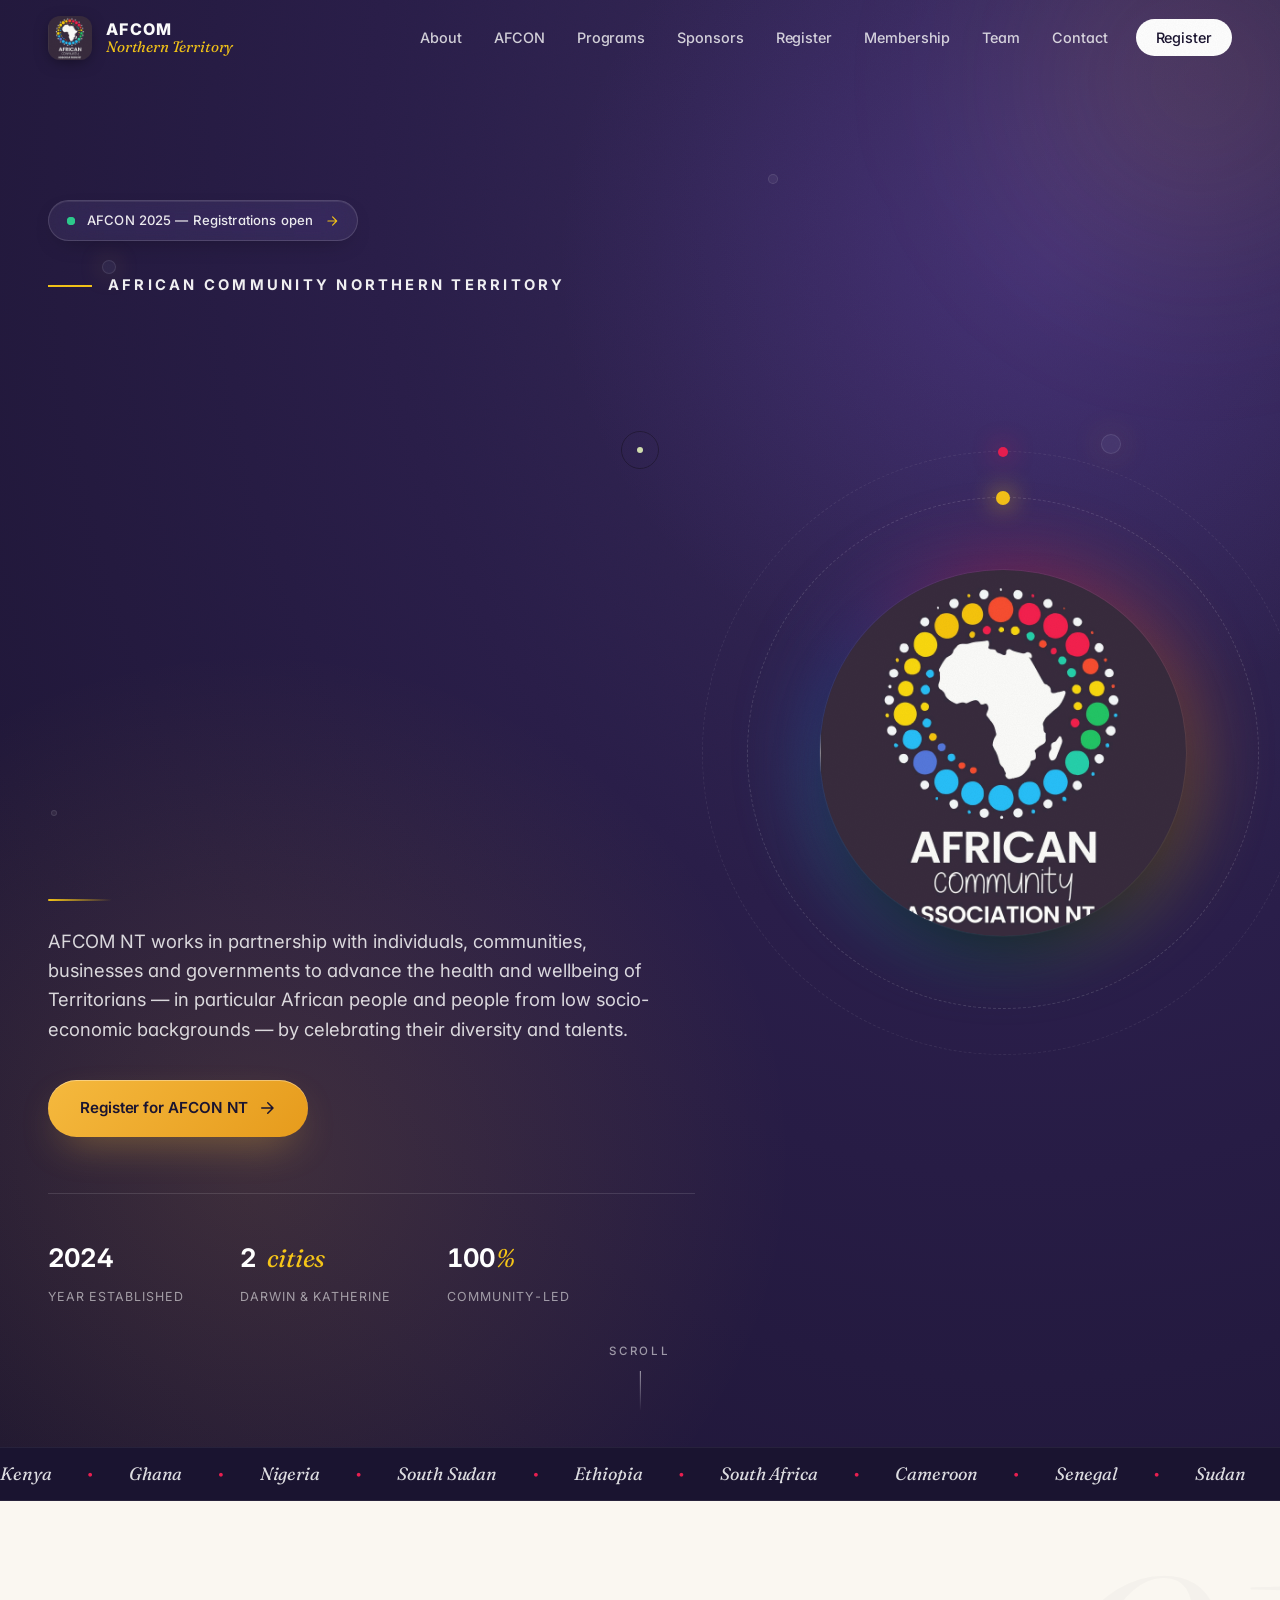
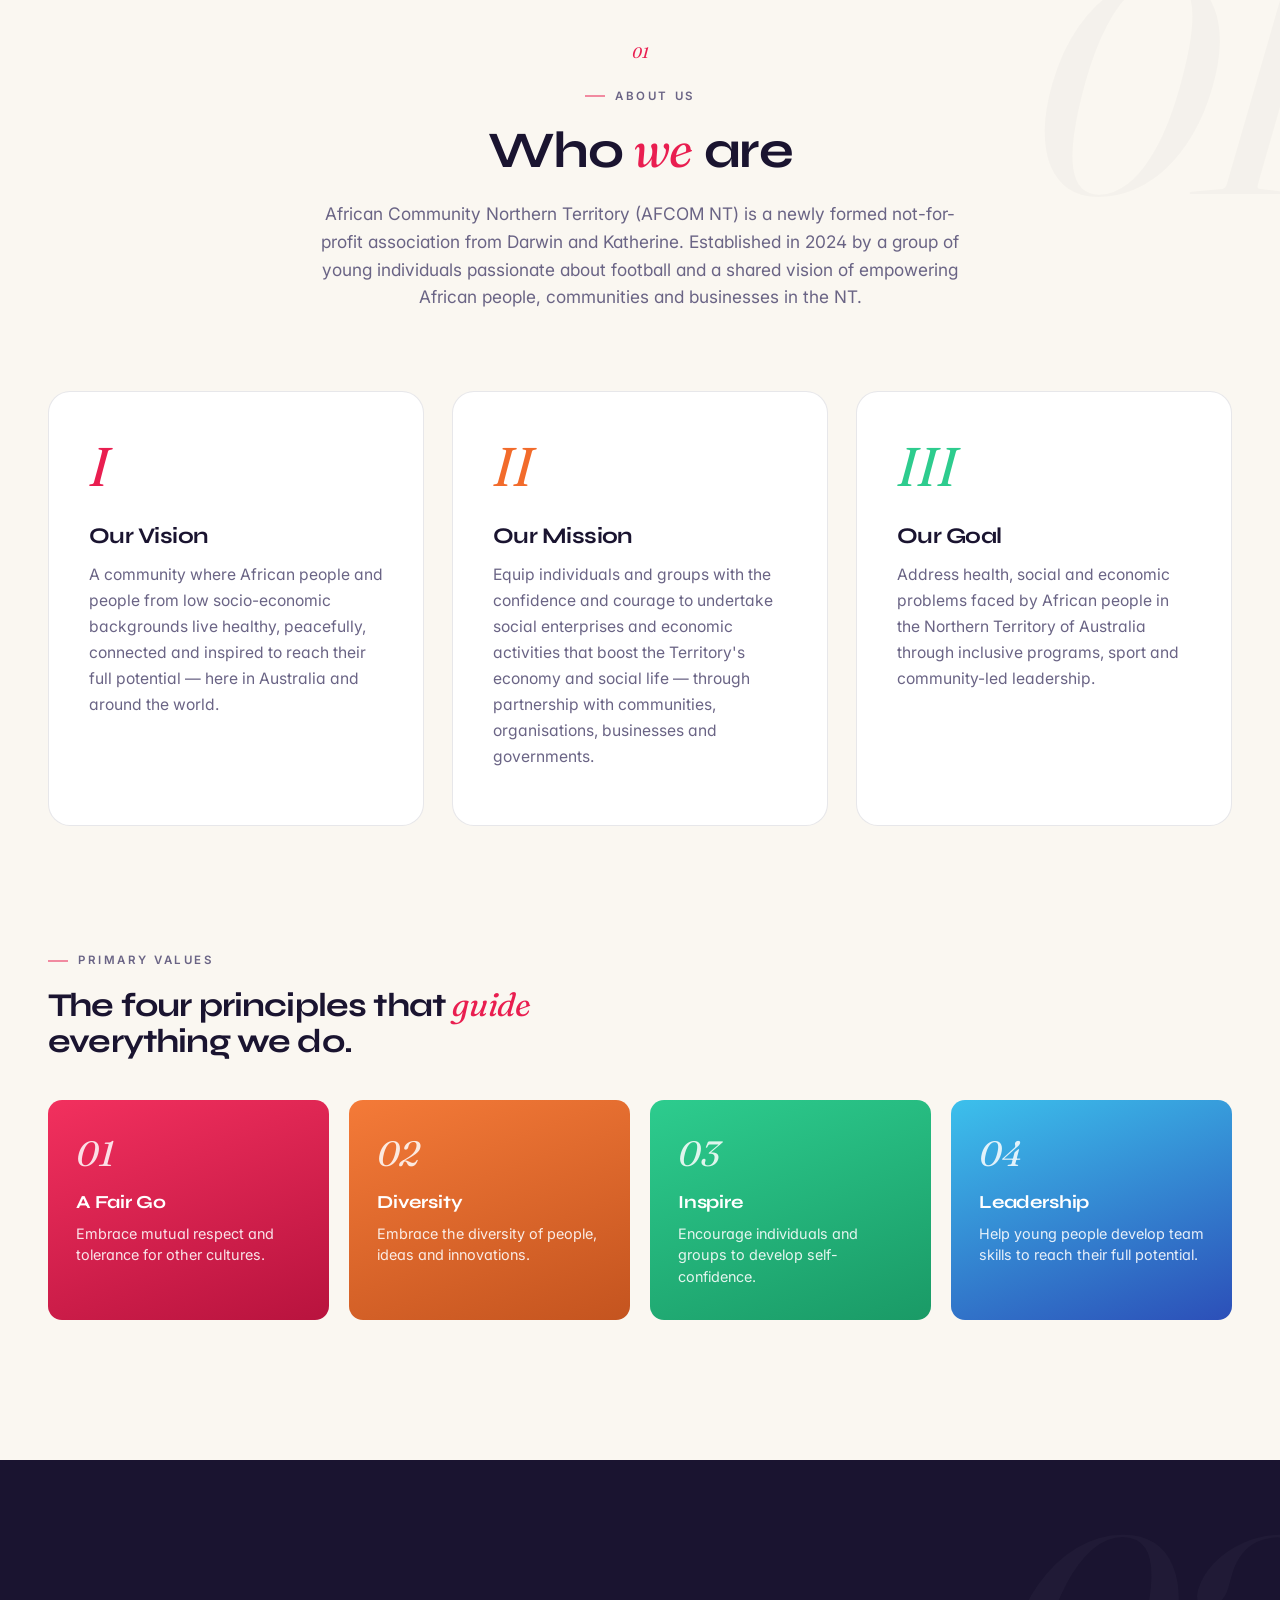
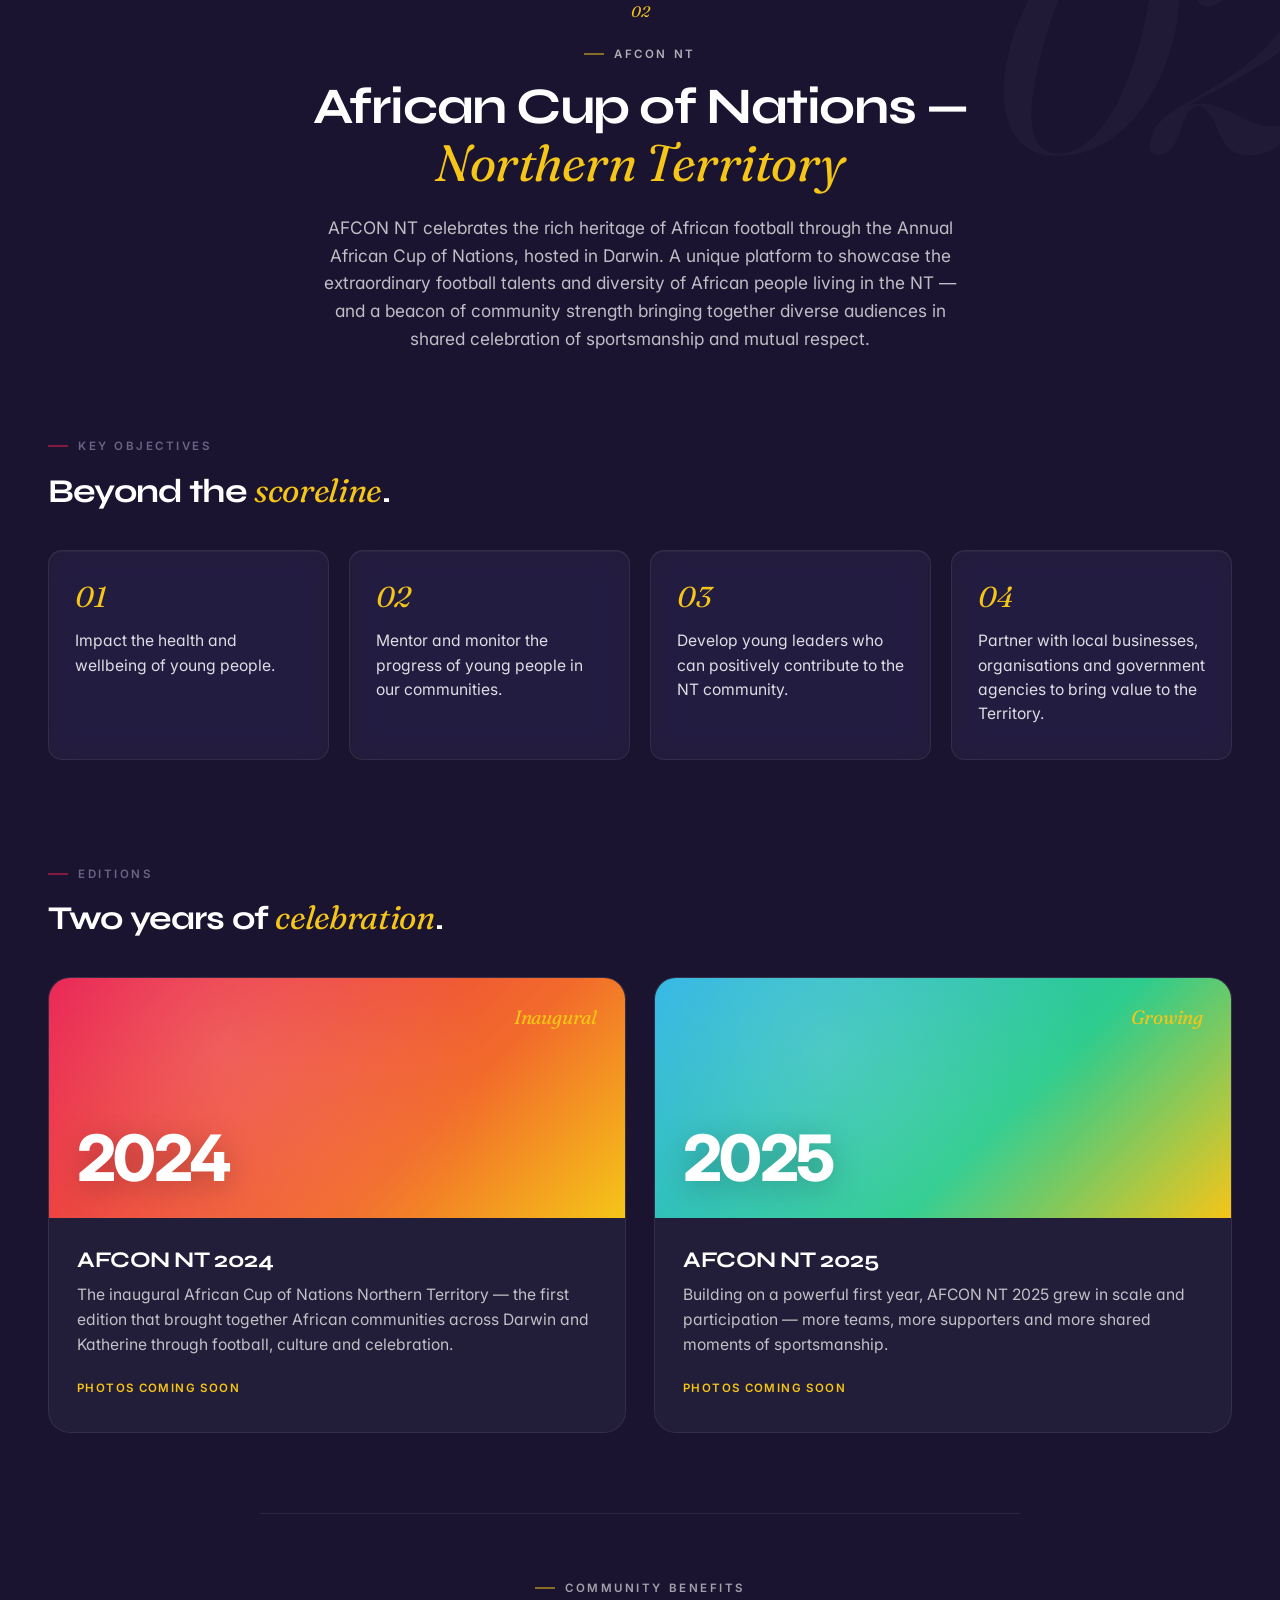
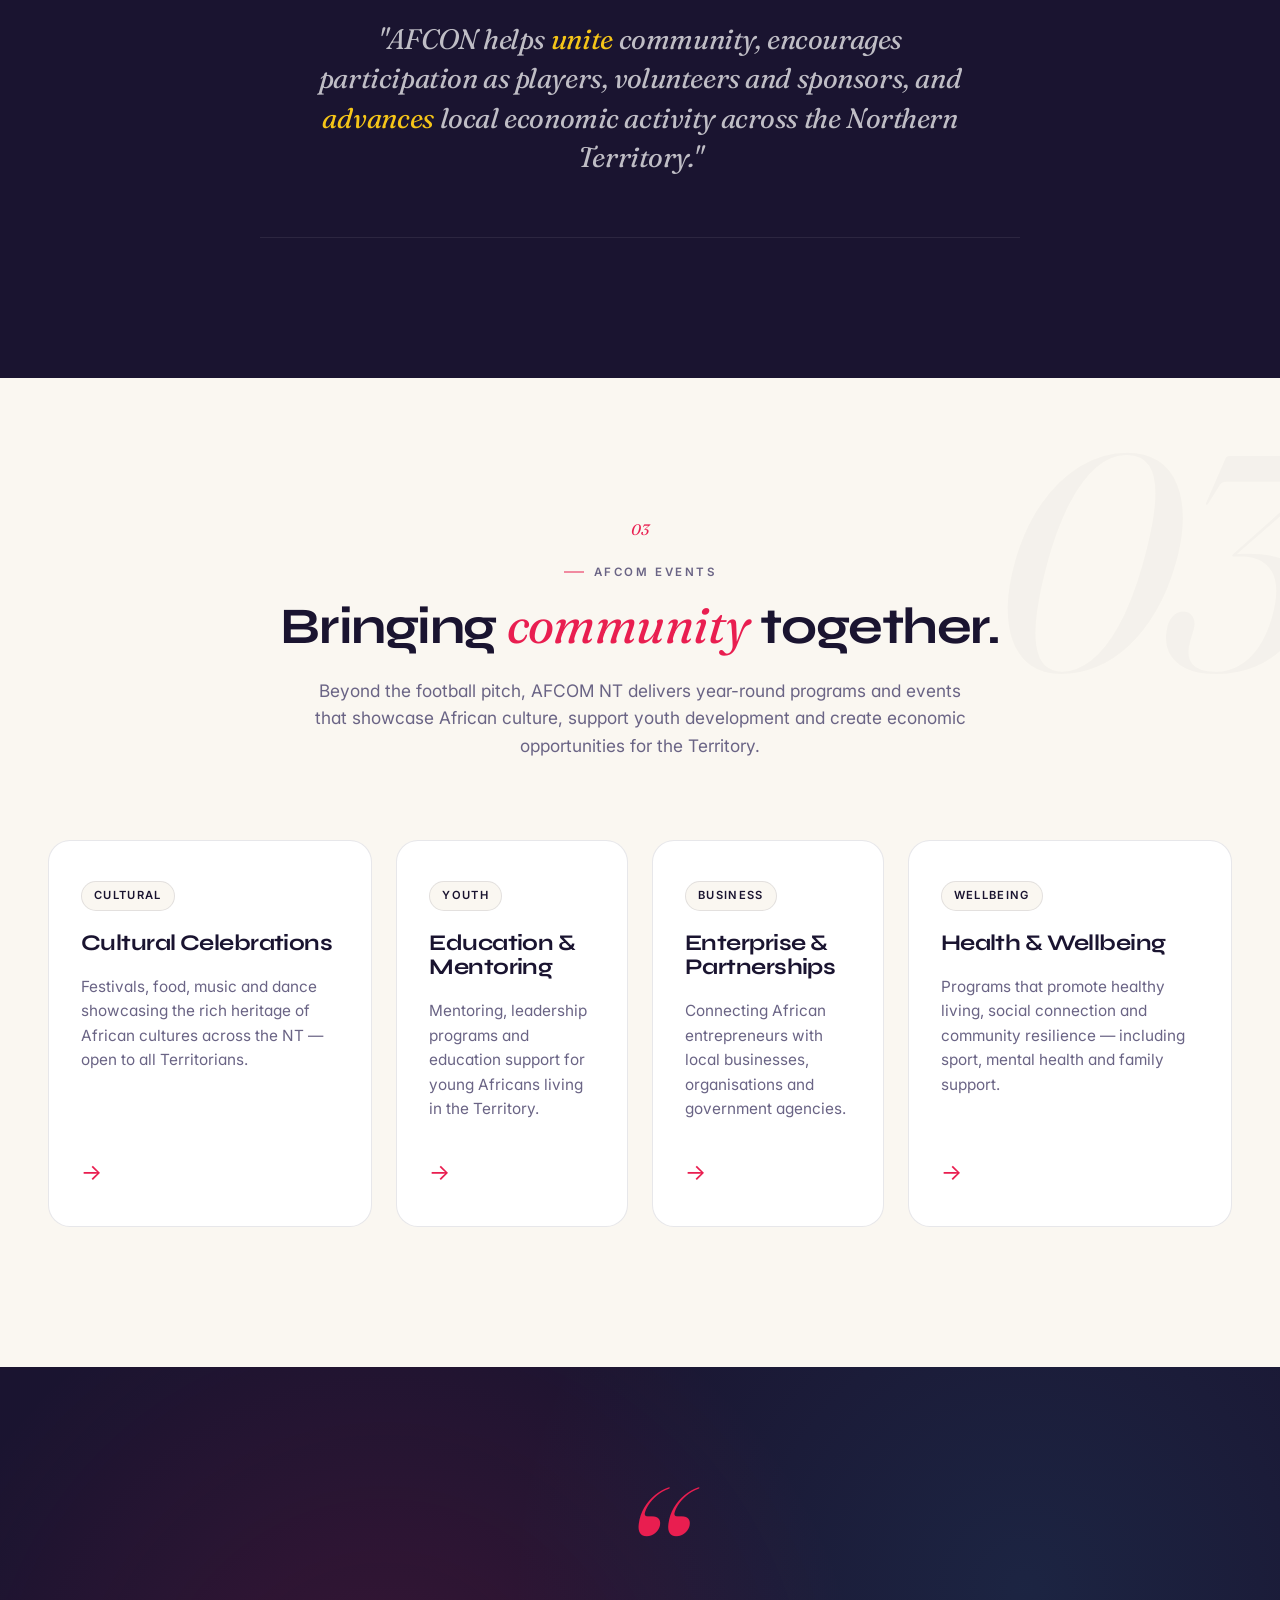
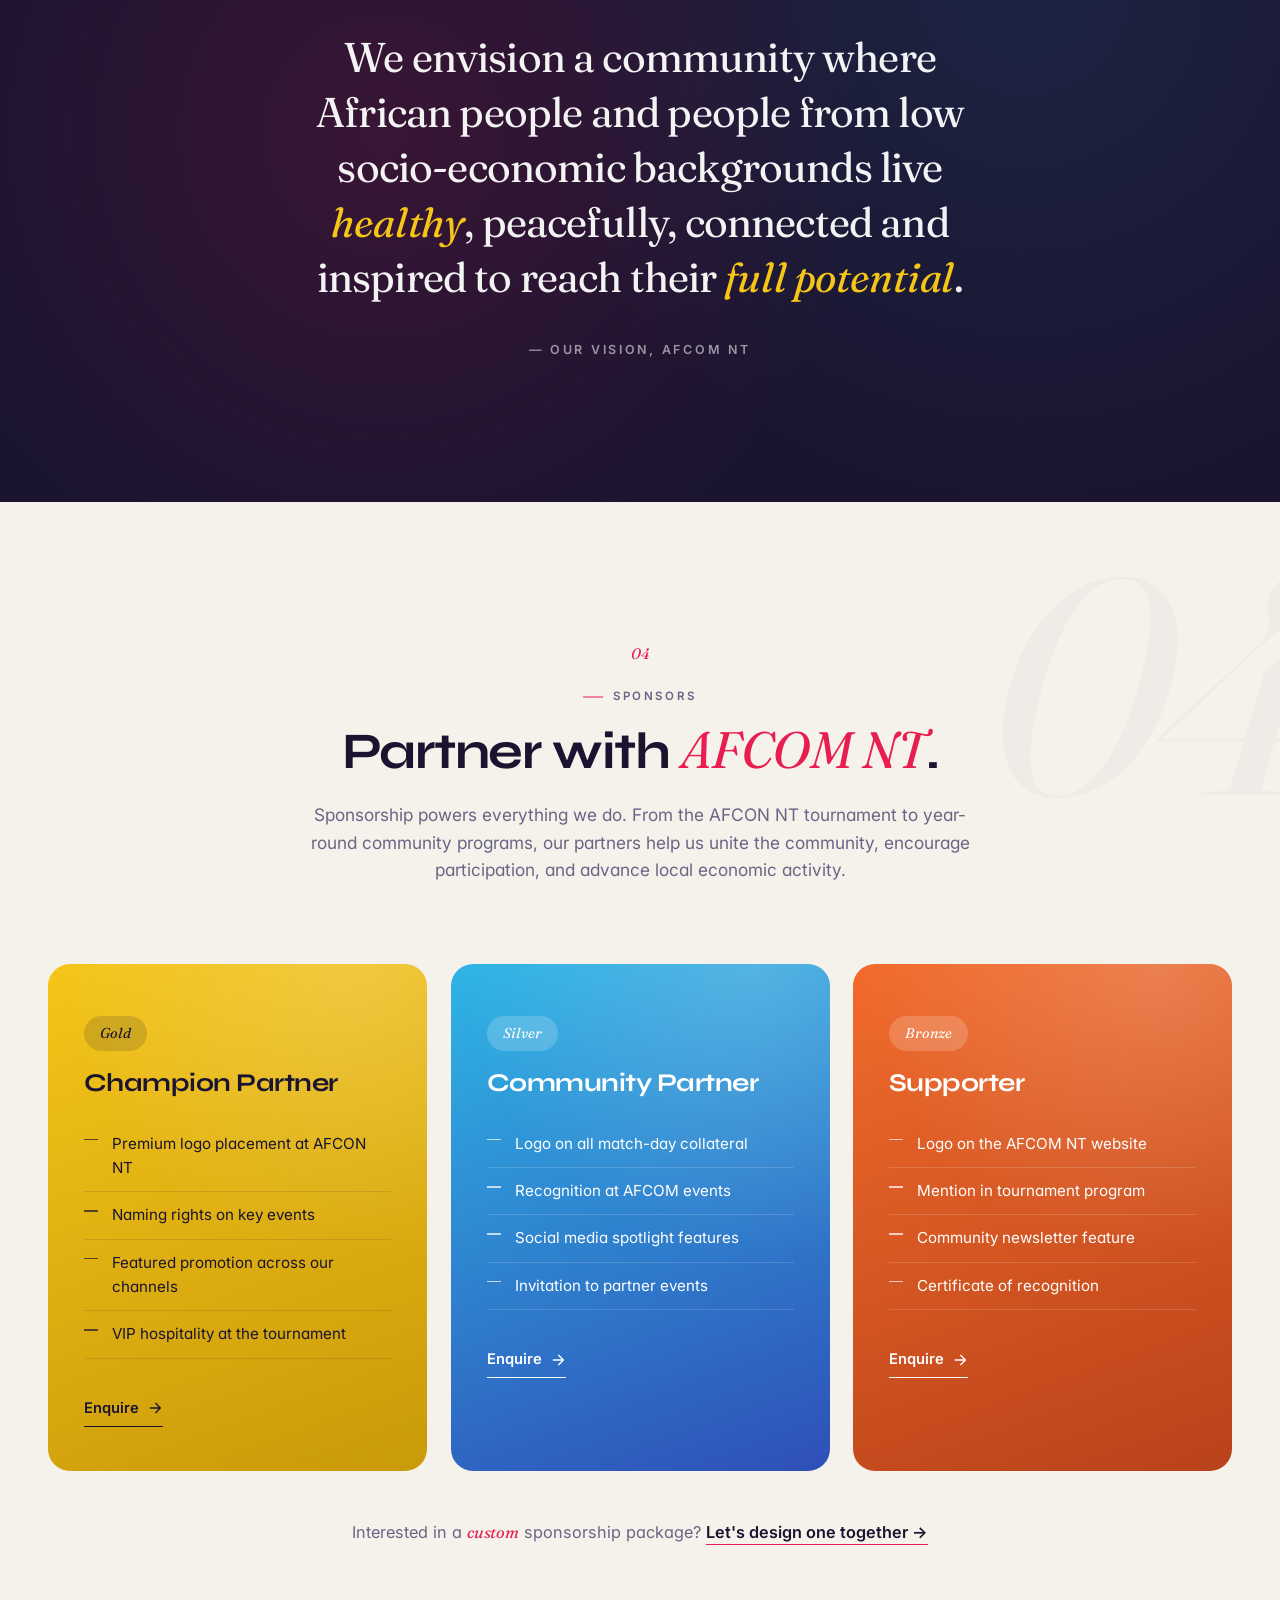
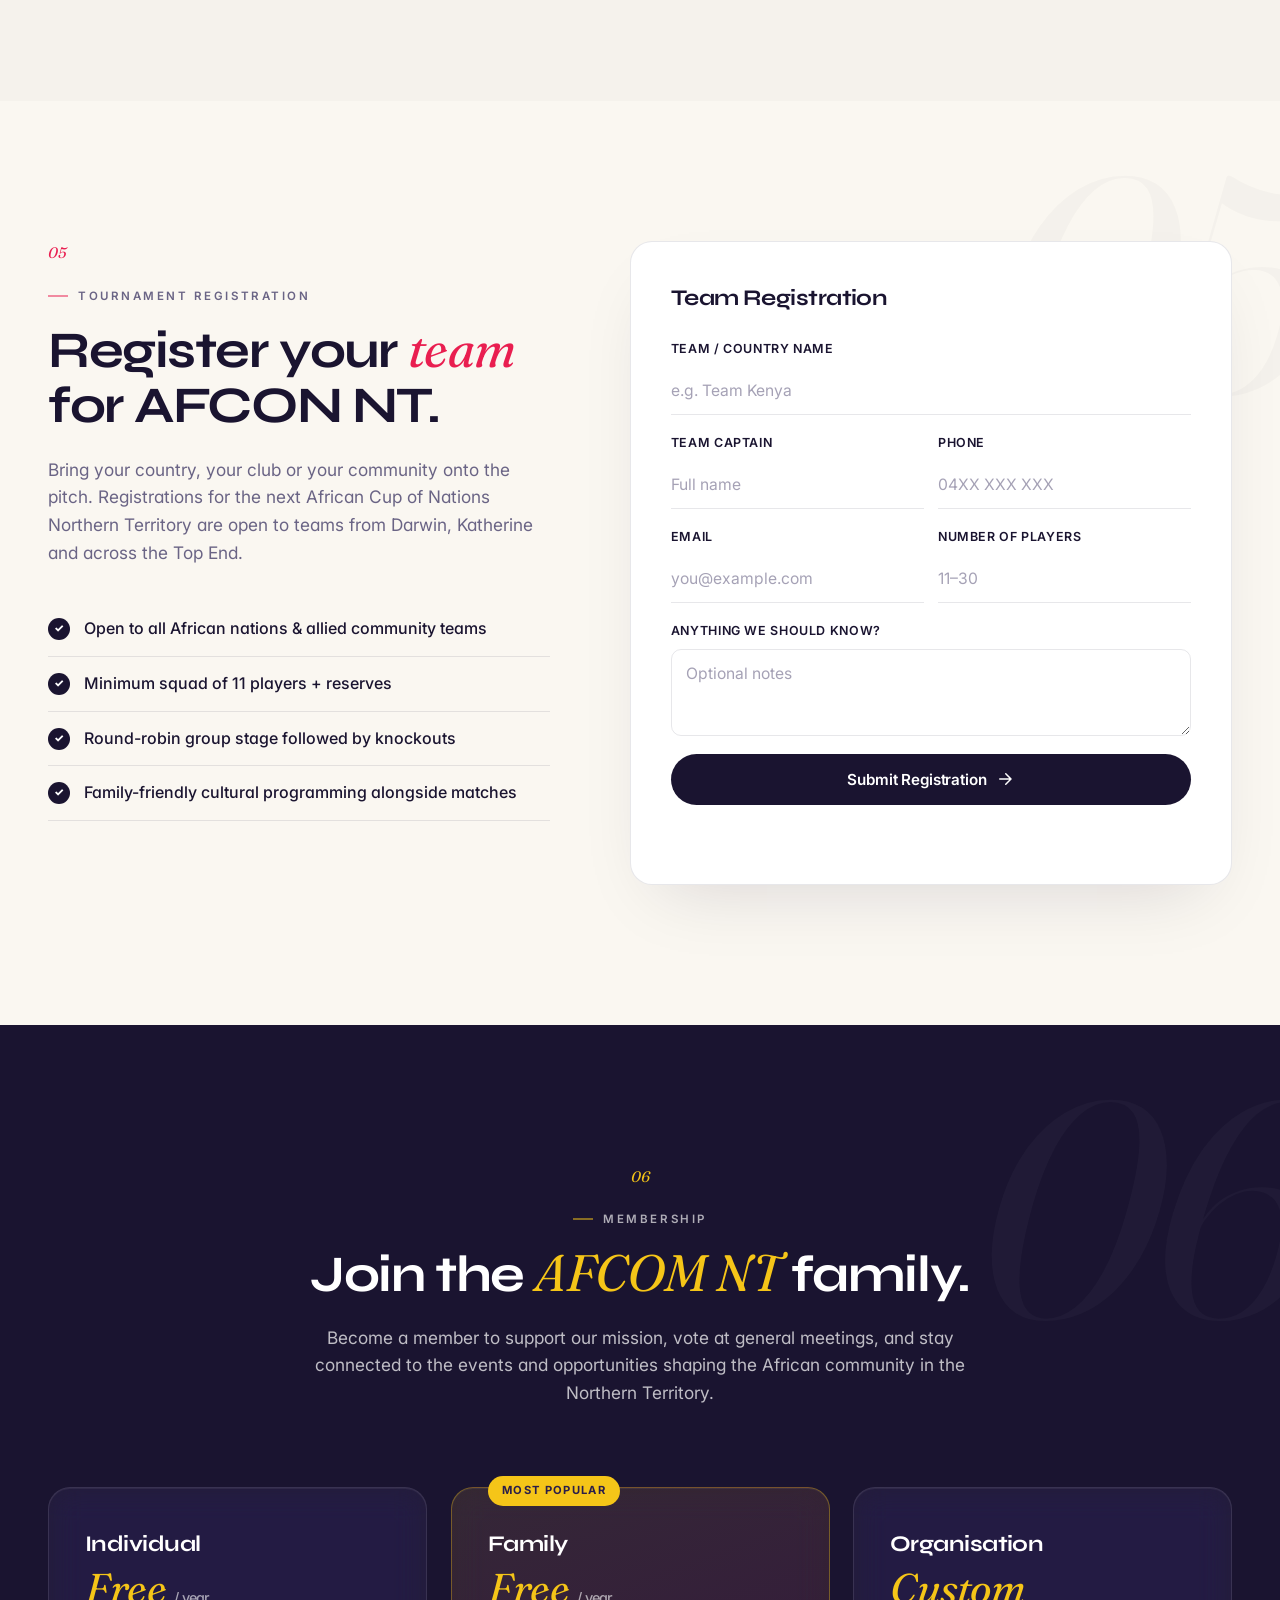
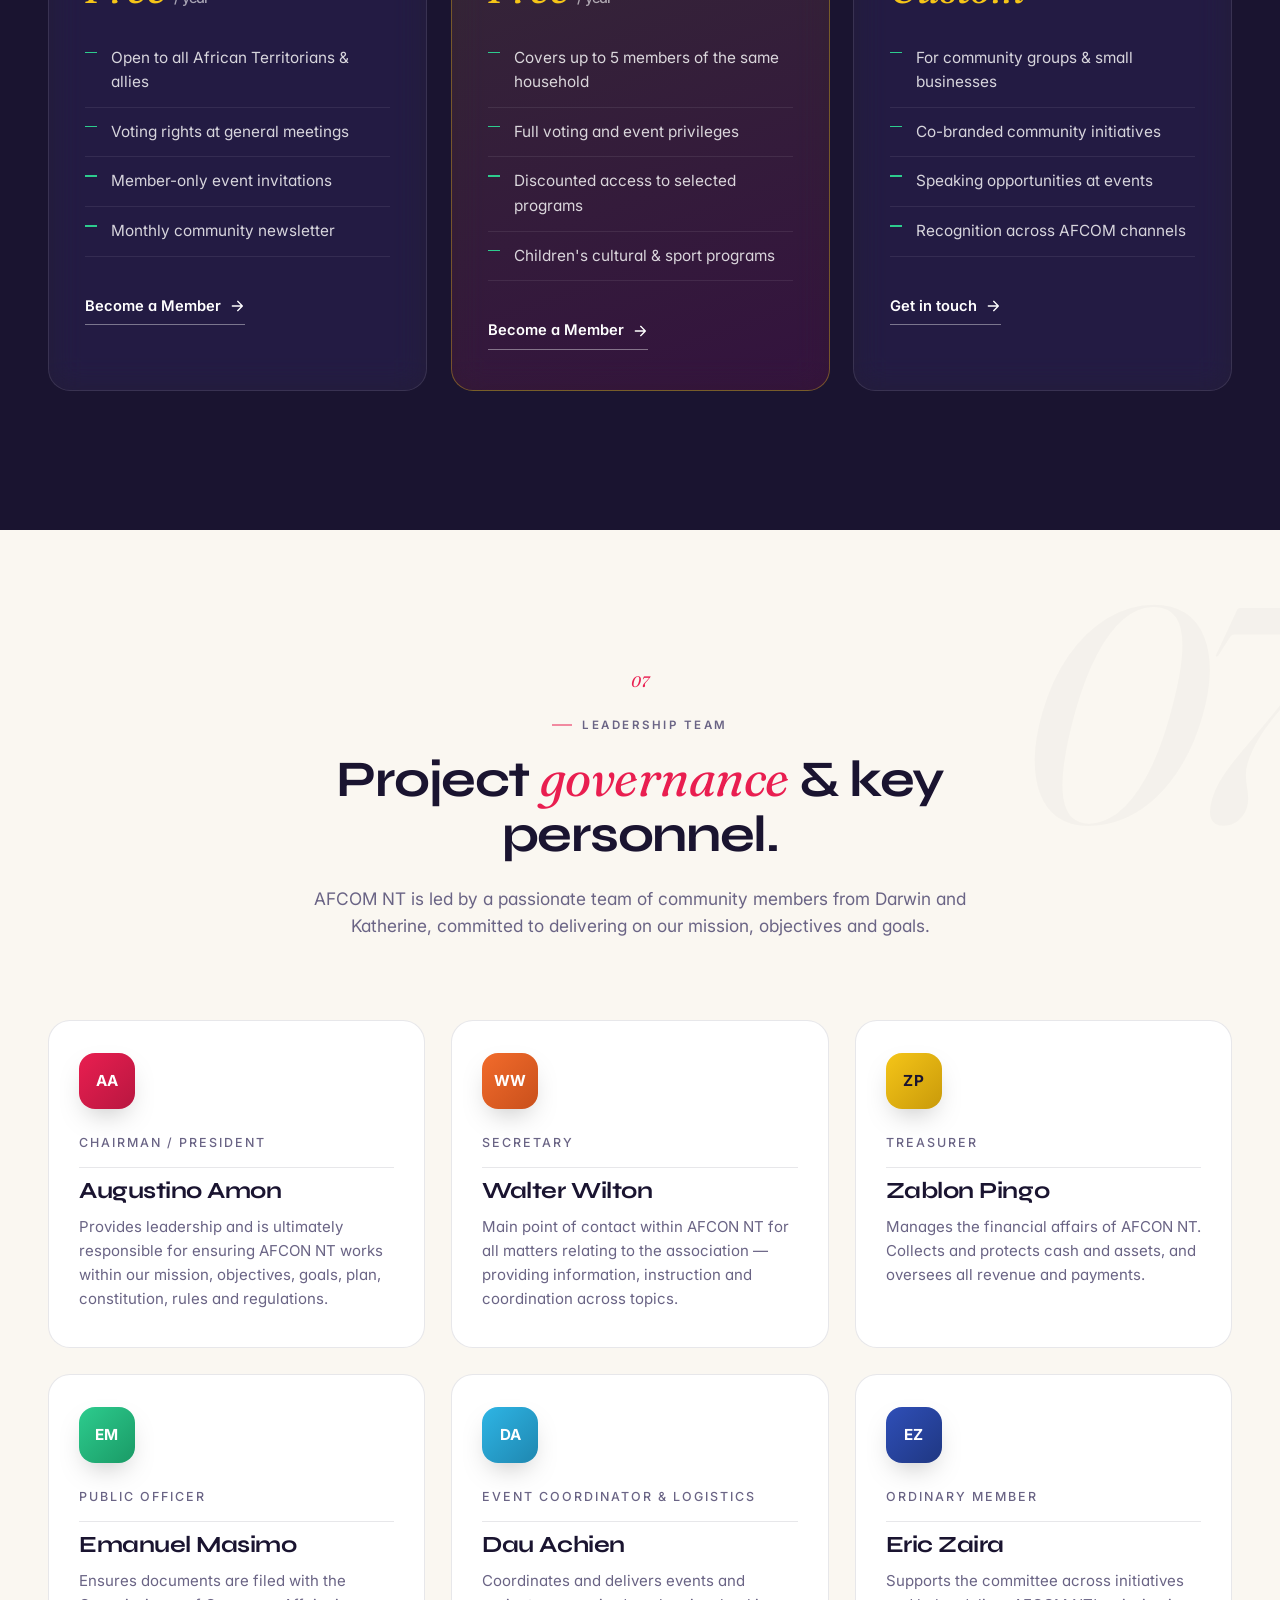
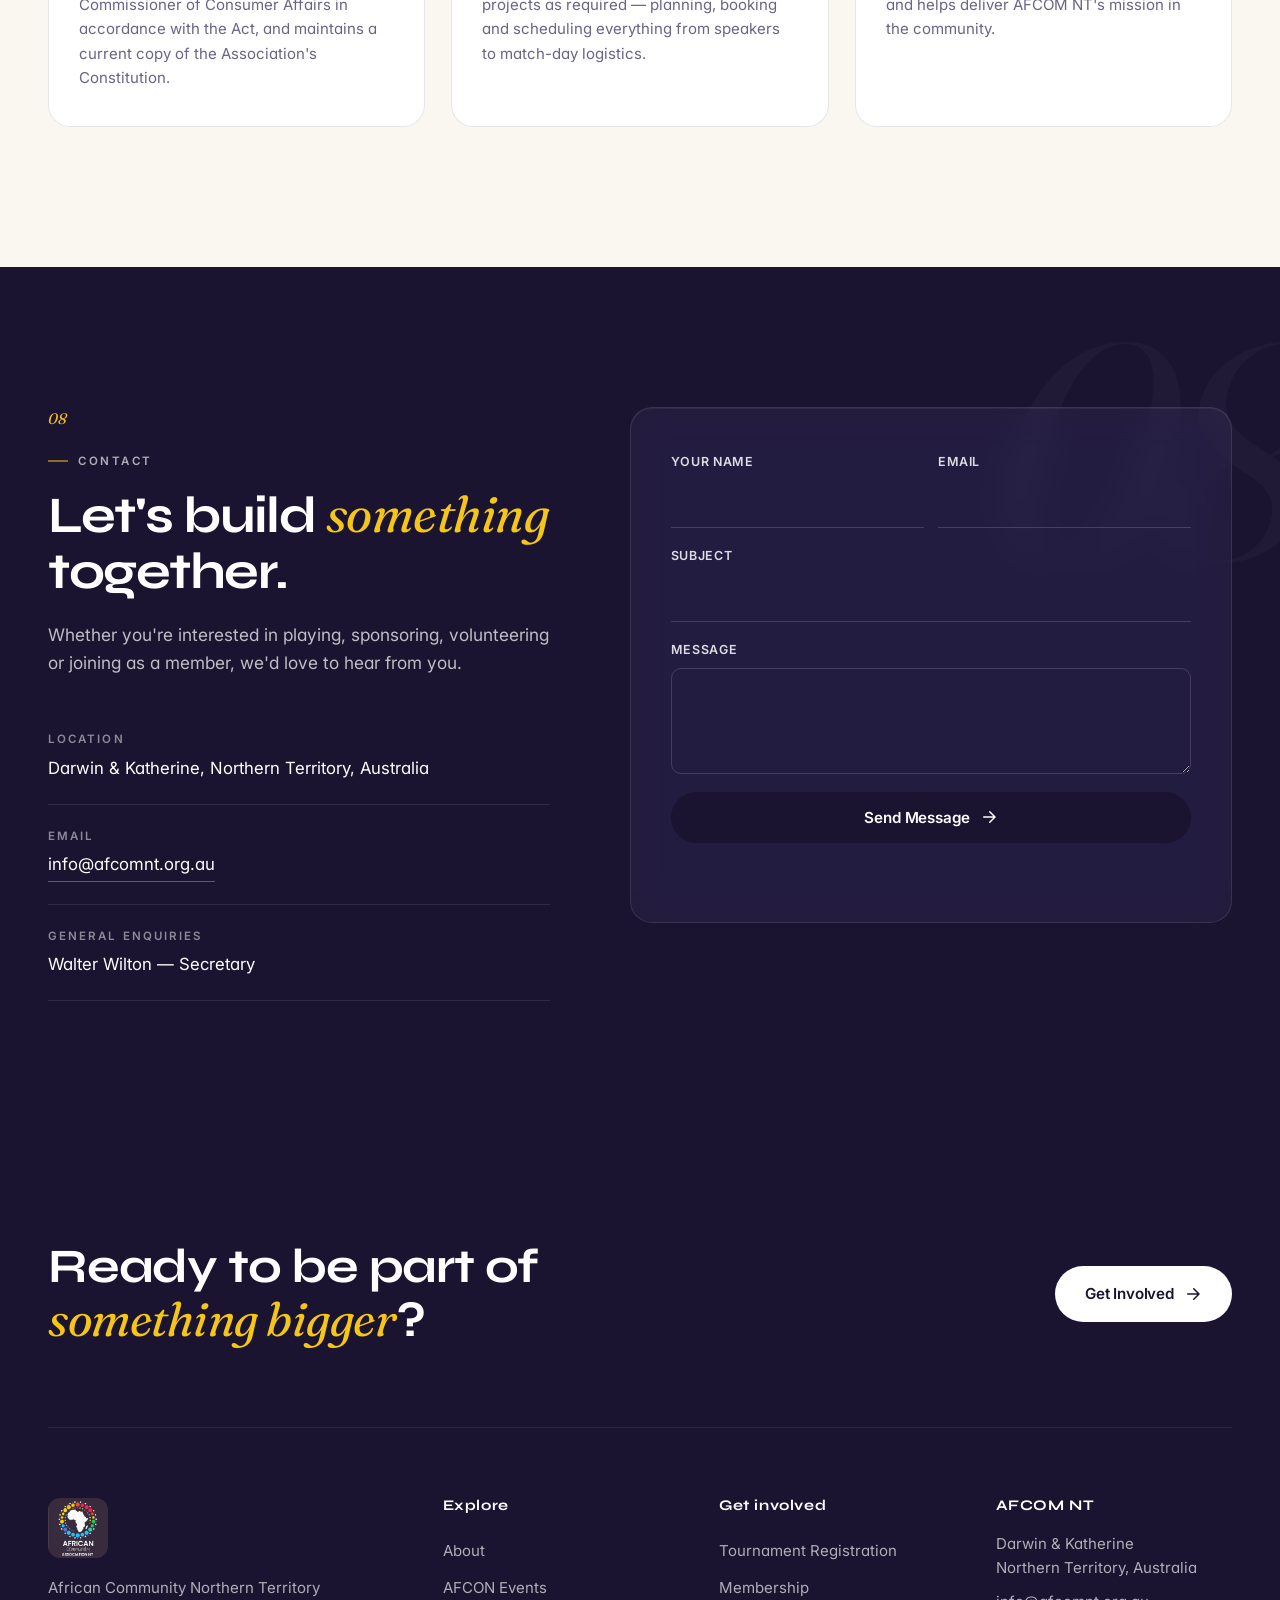
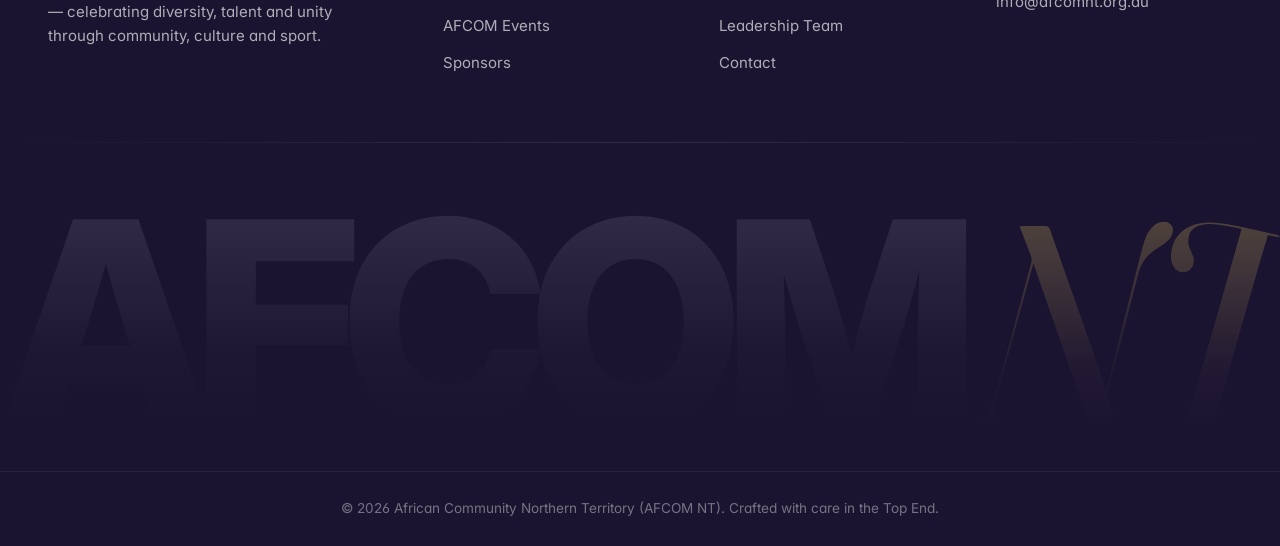
==== commit 29ab2f57: "Minimalist + glassmorphism: fewer dots, softer blobs, frosted badge/cards/header, gradient H1" ====
--- a/website/index.html
+++ b/website/index.html
@@ -76,13 +76,9 @@
   <section class="hero" id="home">
     <div class="hero-bg" aria-hidden="true">
       <span class="dot d1" data-parallax="0.4"></span>
-      <span class="dot d2" data-parallax="0.6"></span>
       <span class="dot d3" data-parallax="0.3"></span>
-      <span class="dot d4" data-parallax="0.5"></span>
       <span class="dot d5" data-parallax="0.7"></span>
       <span class="dot d6" data-parallax="0.2"></span>
-      <span class="dot d7" data-parallax="0.55"></span>
-      <span class="dot d8" data-parallax="0.35"></span>
     </div>
 
     <div class="container hero-grid">
--- a/website/styles.css
+++ b/website/styles.css
@@ -213,24 +213,24 @@
 .btn-gold {
   background: linear-gradient(135deg, #f5b93e 0%, #e69b1c 100%);
   color: #1A1430;
-  padding: 18px 36px;
-  font-weight: 700;
+  padding: 16px 32px;
+  font-weight: 600;
   letter-spacing: -0.005em;
-  box-shadow: 0 18px 44px -14px rgba(245, 185, 62, .55),
-              0 0 0 1px rgba(245, 185, 62, .25);
+  box-shadow: 0 16px 40px -14px rgba(245, 185, 62, .45),
+              inset 0 1px 0 rgba(255, 255, 255, .35);
 }
 .btn-gold::before {
   content: ""; position: absolute; inset: 0;
   background: linear-gradient(135deg, #ffd068 0%, #f5b93e 100%);
-  transform: scaleX(0); transform-origin: left;
-  transition: transform .55s var(--ease-out);
+  opacity: 0;
+  transition: opacity .35s var(--ease-out);
   z-index: -1;
 }
-.btn-gold:hover::before { transform: scaleX(1); }
+.btn-gold:hover::before { opacity: 1; }
 .btn-gold:hover {
   transform: translateY(-2px);
-  box-shadow: 0 24px 56px -14px rgba(245, 185, 62, .7),
-              0 0 0 1px rgba(245, 185, 62, .4);
+  box-shadow: 0 22px 50px -14px rgba(245, 185, 62, .6),
+              inset 0 1px 0 rgba(255, 255, 255, .45);
 }
 
 .btn-block { width: 100%; }
@@ -257,11 +257,13 @@
   border-bottom: 1px solid transparent;
 }
 .site-header.scrolled {
-  background: rgba(27, 20, 49, .8);
-  backdrop-filter: blur(18px) saturate(140%);
-  -webkit-backdrop-filter: blur(18px) saturate(140%);
+  background: rgba(27, 20, 49, .55);
+  backdrop-filter: blur(24px) saturate(160%);
+  -webkit-backdrop-filter: blur(24px) saturate(160%);
   padding: 10px 0;
-  border-bottom-color: rgba(255,255,255,.06);
+  border-bottom-color: rgba(255,255,255,.08);
+  box-shadow: 0 1px 0 rgba(255, 255, 255, .04) inset,
+              0 8px 32px -12px rgba(0, 0, 0, .35);
 }
 .nav-wrap { display: flex; align-items: center; justify-content: space-between; gap: 16px; }
 
@@ -329,42 +331,40 @@
 .hero::before {
   content: ""; position: absolute; inset: 0;
   background:
-    radial-gradient(circle at 18% 75%, rgba(245, 185, 62, .22), transparent 45%),
-    radial-gradient(circle at 82% 22%, rgba(110, 70, 200, .35), transparent 50%),
-    radial-gradient(circle at 50% 50%, rgba(233, 30, 80, .12), transparent 55%);
+    radial-gradient(60% 50% at 20% 80%, rgba(245, 185, 62, .14), transparent 70%),
+    radial-gradient(55% 45% at 82% 18%, rgba(120, 80, 220, .22), transparent 70%);
   pointer-events: none;
-  filter: blur(40px);
-  animation: blob-drift 18s ease-in-out infinite alternate;
+  animation: blob-drift 24s ease-in-out infinite alternate;
 }
 .hero::after {
   content: ""; position: absolute;
-  width: 420px; height: 420px;
-  top: -120px; right: -120px;
-  background: radial-gradient(circle, rgba(245, 185, 62, .25), transparent 70%);
+  width: 520px; height: 520px;
+  top: -180px; right: -180px;
+  background: radial-gradient(circle, rgba(245, 185, 62, .14), transparent 70%);
   border-radius: 50%;
-  filter: blur(60px);
+  filter: blur(80px);
   pointer-events: none;
-  animation: blob-drift 22s ease-in-out infinite alternate-reverse;
+  animation: blob-drift 30s ease-in-out infinite alternate-reverse;
 }
 @keyframes blob-drift {
   0%   { transform: translate3d(0, 0, 0) scale(1); }
-  50%  { transform: translate3d(-20px, 30px, 0) scale(1.06); }
-  100% { transform: translate3d(30px, -20px, 0) scale(.95); }
+  50%  { transform: translate3d(-30px, 24px, 0) scale(1.04); }
+  100% { transform: translate3d(24px, -30px, 0) scale(.97); }
 }
 .hero-bg { position: absolute; inset: 0; pointer-events: none; }
 .hero-bg .dot {
-  position: absolute; border-radius: 50%; opacity: .85;
+  position: absolute; border-radius: 50%;
+  background: rgba(255, 255, 255, .06);
+  border: 1px solid rgba(255, 255, 255, .1);
+  backdrop-filter: blur(8px);
+  -webkit-backdrop-filter: blur(8px);
   transition: transform 1.2s var(--ease-out);
   will-change: transform;
 }
-.dot.d1 { width: 18px; height: 18px; background: var(--yellow); top: 18%; left: 8%; opacity: .65; }
-.dot.d2 { width: 10px; height: 10px; background: var(--yellow); top: 70%; left: 12%; opacity: .5; }
-.dot.d3 { width: 24px; height: 24px; background: var(--yellow); top: 30%; left: 86%; opacity: .55; }
-.dot.d4 { width: 12px; height: 12px; background: var(--yellow); top: 78%; left: 80%; opacity: .4; }
-.dot.d5 { width: 14px; height: 14px; background: var(--white); top: 12%; left: 60%; opacity: .25; }
-.dot.d6 { width: 6px; height: 6px; background: var(--white); top: 50%; left: 4%; opacity: .35; }
-.dot.d7 { width: 8px; height: 8px; background: var(--yellow); top: 60%; left: 50%; opacity: .3; }
-.dot.d8 { width: 5px; height: 5px; background: var(--white); top: 26%; left: 30%; opacity: .3; }
+.dot.d1 { width: 14px; height: 14px; top: 18%; left: 8%; box-shadow: 0 0 24px rgba(245, 185, 62, .25); }
+.dot.d3 { width: 20px; height: 20px; top: 30%; left: 86%; box-shadow: 0 0 32px rgba(245, 185, 62, .2); }
+.dot.d5 { width: 10px; height: 10px; top: 12%; left: 60%; }
+.dot.d6 { width: 6px; height: 6px; top: 56%; left: 4%; }
 
 .hero-grid {
   display: grid; grid-template-columns: 1.3fr 1fr; gap: 70px; align-items: center;
@@ -670,6 +670,9 @@
   padding: 32px 26px;
   transition: background .4s var(--ease-out), border-color .4s var(--ease-out), transform .4s var(--ease-out);
   overflow: hidden;
+  backdrop-filter: blur(14px) saturate(140%);
+  -webkit-backdrop-filter: blur(14px) saturate(140%);
+  box-shadow: inset 0 1px 0 rgba(255, 255, 255, .04);
 }
 .obj-card::before {
   content: ""; position: absolute; left: 0; top: 0; bottom: 0;
@@ -895,7 +898,9 @@
 .section-dark .contact-form {
   background: rgba(255, 255, 255, .04);
   border-color: rgba(255, 255, 255, .1);
-  box-shadow: none;
+  box-shadow: inset 0 1px 0 rgba(255, 255, 255, .06);
+  backdrop-filter: blur(18px) saturate(140%);
+  -webkit-backdrop-filter: blur(18px) saturate(140%);
 }
 .reg-form h3 { margin-bottom: 28px; font-size: 1.4rem; }
 .form-row { margin-bottom: 18px; }
@@ -946,6 +951,9 @@
   border-radius: var(--radius-lg);
   padding: 44px 36px 40px;
   transition: transform .5s var(--ease-out), border-color .4s var(--ease-out), background .4s var(--ease-out);
+  backdrop-filter: blur(16px) saturate(150%);
+  -webkit-backdrop-filter: blur(16px) saturate(150%);
+  box-shadow: inset 0 1px 0 rgba(255, 255, 255, .06);
 }
 .member-card:hover {
   transform: translateY(-8px);
@@ -1260,12 +1268,23 @@
 
 /* --- Hero typography upgrade: massive editorial H1 with word reveal --- */
 .hero h1 {
+  font-family: var(--font-display);
   font-size: clamp(2.8rem, 8.4vw, 7.5rem);
   line-height: 0.98;
-  letter-spacing: -0.045em;
-  font-weight: 800;
+  letter-spacing: -0.04em;
+  font-weight: 700;
   max-width: 14ch;
   margin-bottom: 38px;
+  background: linear-gradient(180deg, #ffffff 0%, rgba(255, 255, 255, .82) 100%);
+  -webkit-background-clip: text;
+  background-clip: text;
+  color: transparent;
+}
+.hero h1 .serif {
+  background: linear-gradient(180deg, #ffd068 0%, #f5b93e 100%);
+  -webkit-background-clip: text;
+  background-clip: text;
+  color: transparent;
 }
 .hero h1 .serif {
   font-style: italic;
@@ -1291,24 +1310,26 @@
   .hero h1.split-ready .word-inner { transform: none; }
 }
 
-/* --- Live status badge (tappable, links to register) --- */
+/* --- Live status badge (glass pill, links to register) --- */
 .live-badge {
   display: inline-flex; align-items: center; gap: 12px;
-  padding: 9px 16px 9px 16px;
-  background: rgba(255, 255, 255, 0.12);
-  border: 1px solid rgba(255, 255, 255, 0.28);
+  padding: 9px 18px;
+  background: rgba(255, 255, 255, 0.06);
+  border: 1px solid rgba(255, 255, 255, 0.14);
   border-radius: 999px;
-  font-size: 0.84rem; font-weight: 600;
-  letter-spacing: 0.02em;
-  color: var(--white);
+  font-size: 0.82rem; font-weight: 500;
+  letter-spacing: 0.01em;
+  color: rgba(255, 255, 255, .92);
   margin-bottom: 28px;
-  backdrop-filter: blur(10px);
-  -webkit-backdrop-filter: blur(10px);
-  transition: background 0.3s var(--ease-out), border-color 0.3s var(--ease-out), transform 0.3s var(--ease-out);
+  backdrop-filter: blur(18px) saturate(140%);
+  -webkit-backdrop-filter: blur(18px) saturate(140%);
+  box-shadow: inset 0 1px 0 rgba(255, 255, 255, .08),
+              0 8px 24px -12px rgba(0, 0, 0, .4);
+  transition: background 0.35s var(--ease-out), border-color 0.35s var(--ease-out), transform 0.35s var(--ease-out);
 }
 .live-badge:hover {
-  background: rgba(255, 255, 255, 0.2);
-  border-color: rgba(255, 255, 255, 0.5);
+  background: rgba(255, 255, 255, 0.1);
+  border-color: rgba(255, 255, 255, 0.28);
   transform: translateY(-1px);
 }
 .live-badge-arrow {
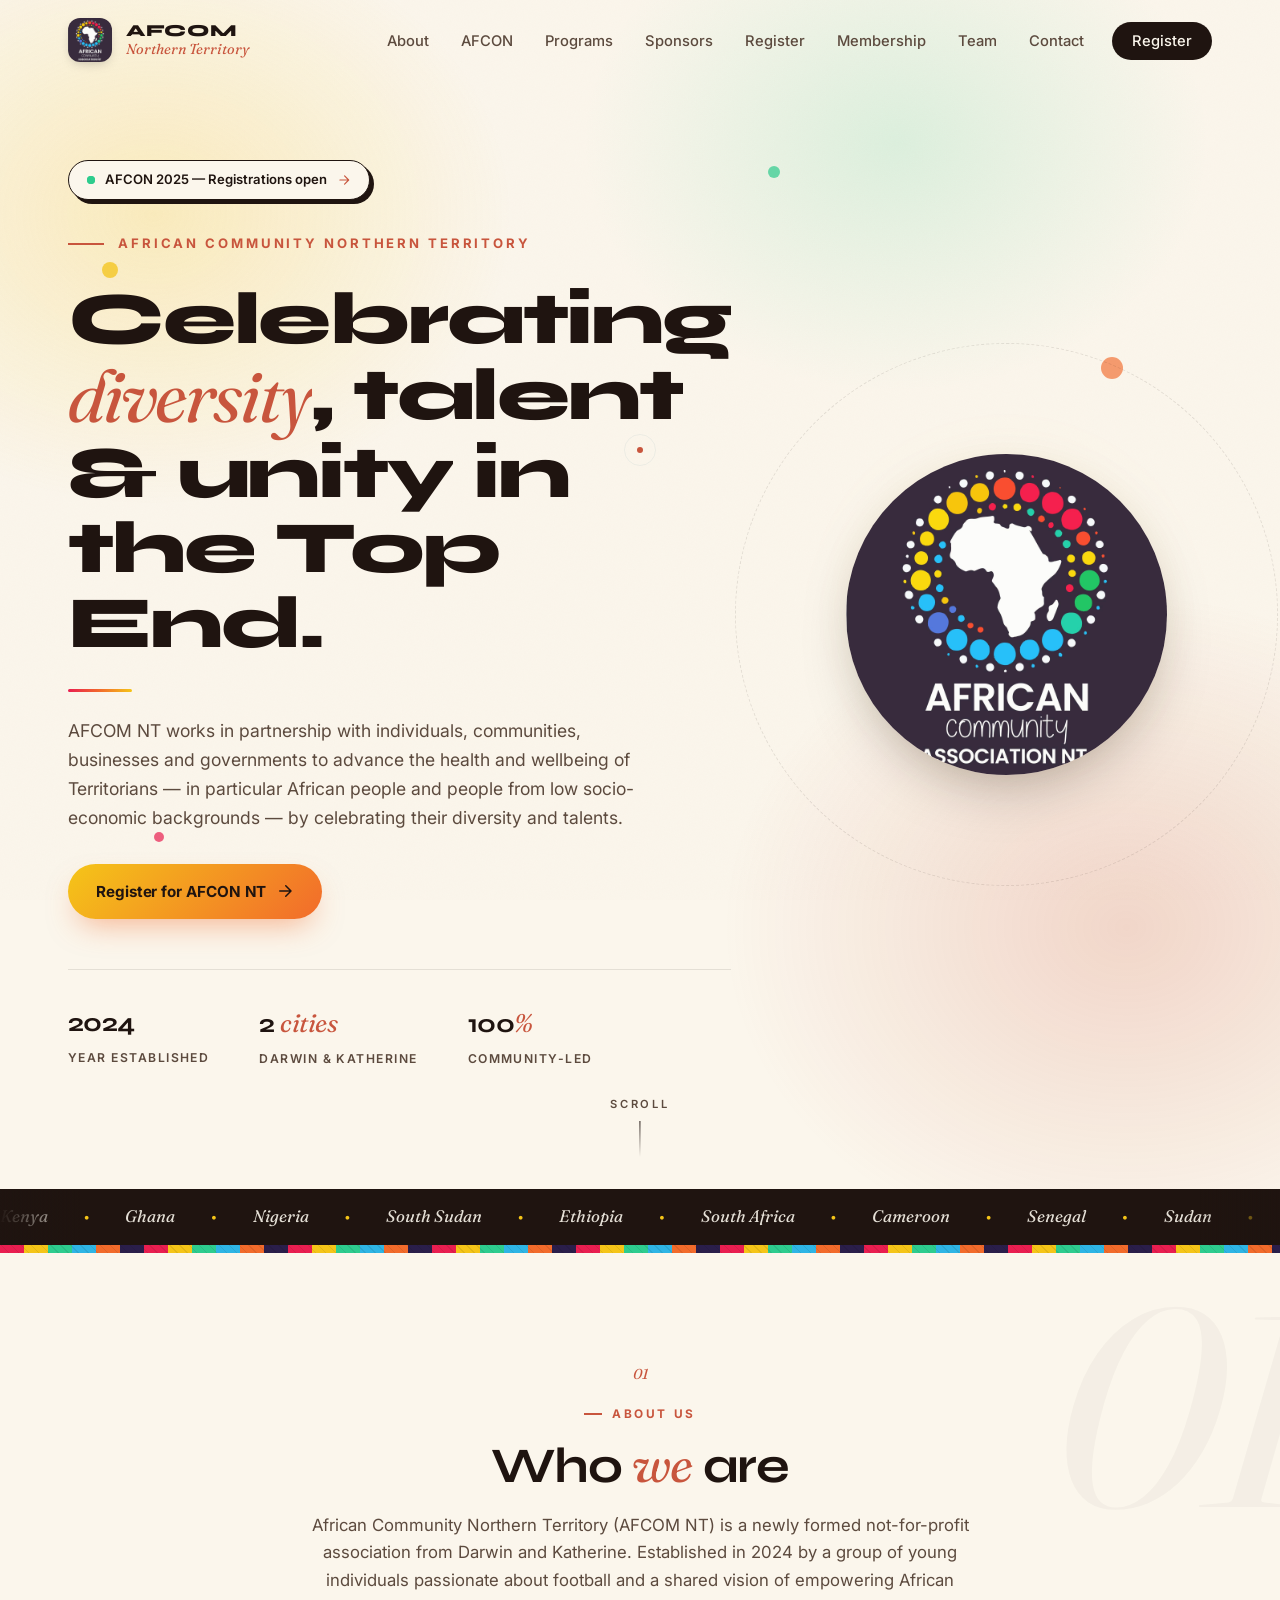
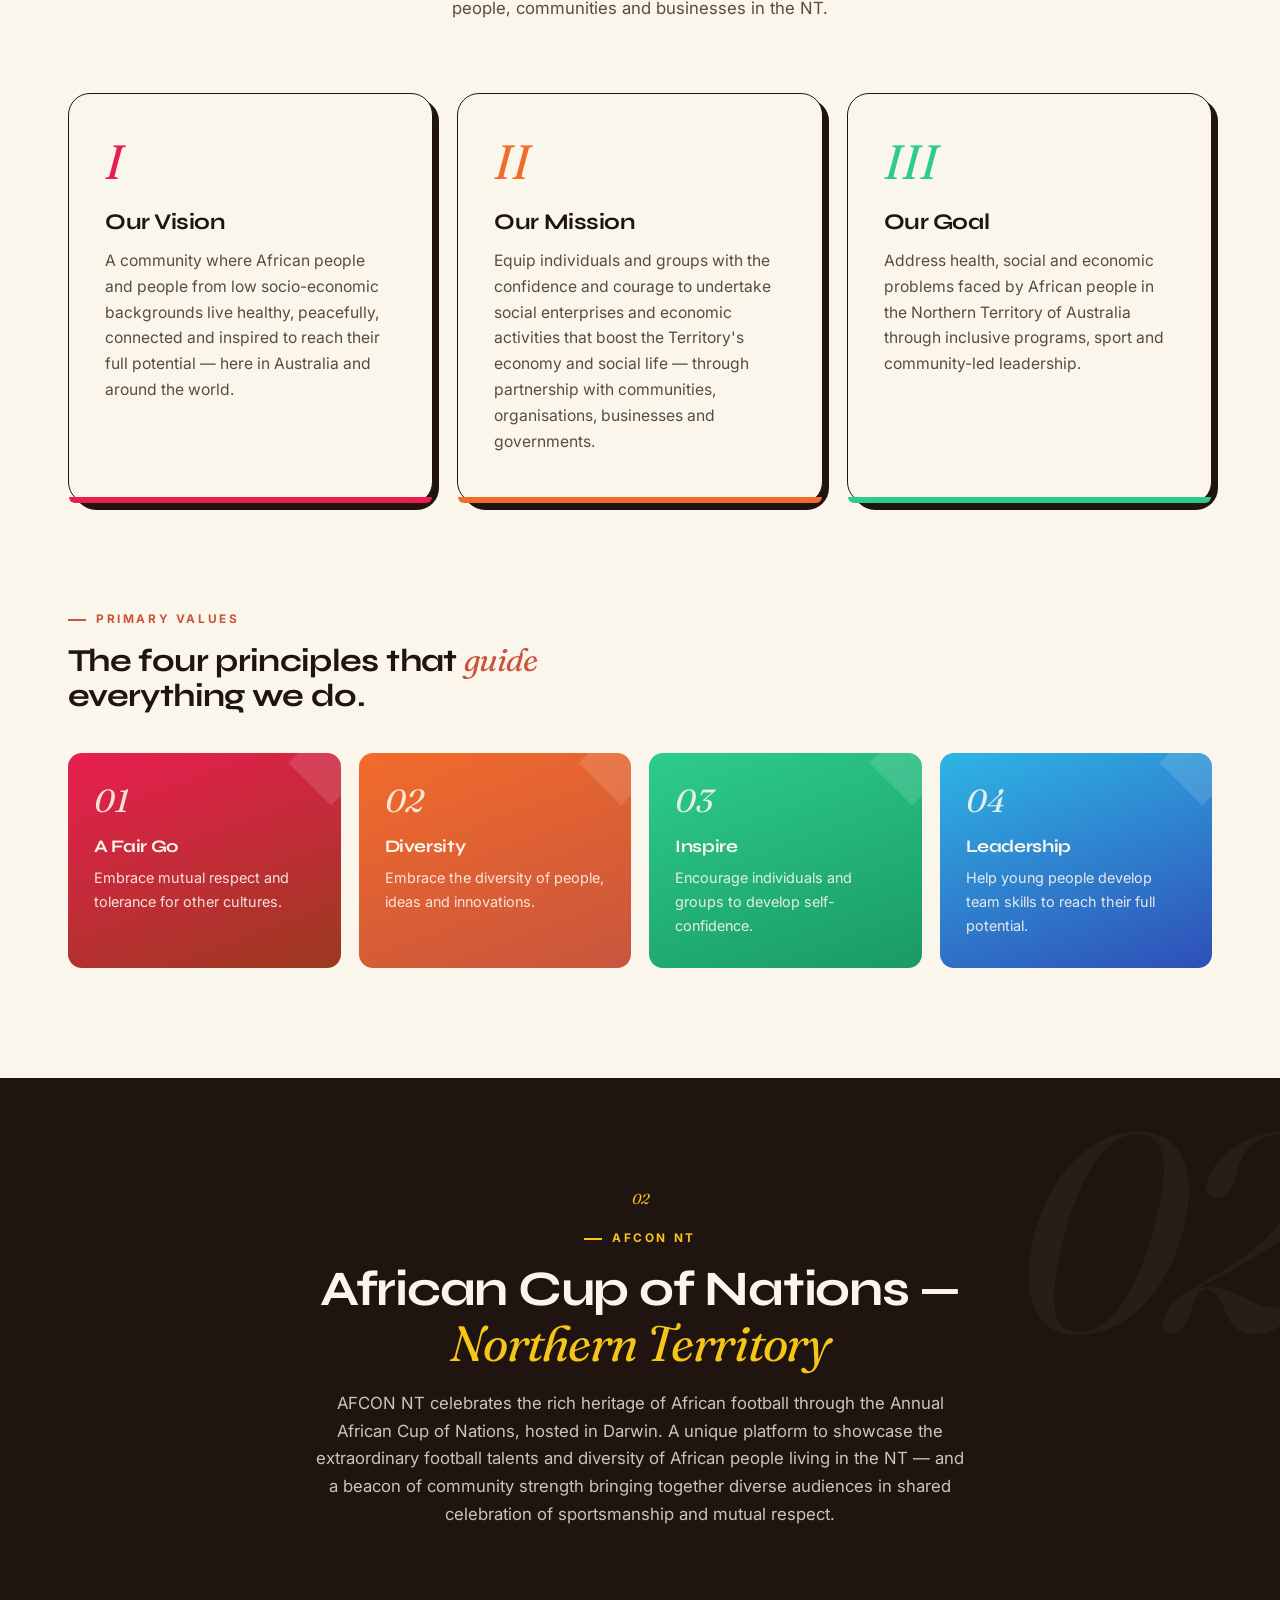
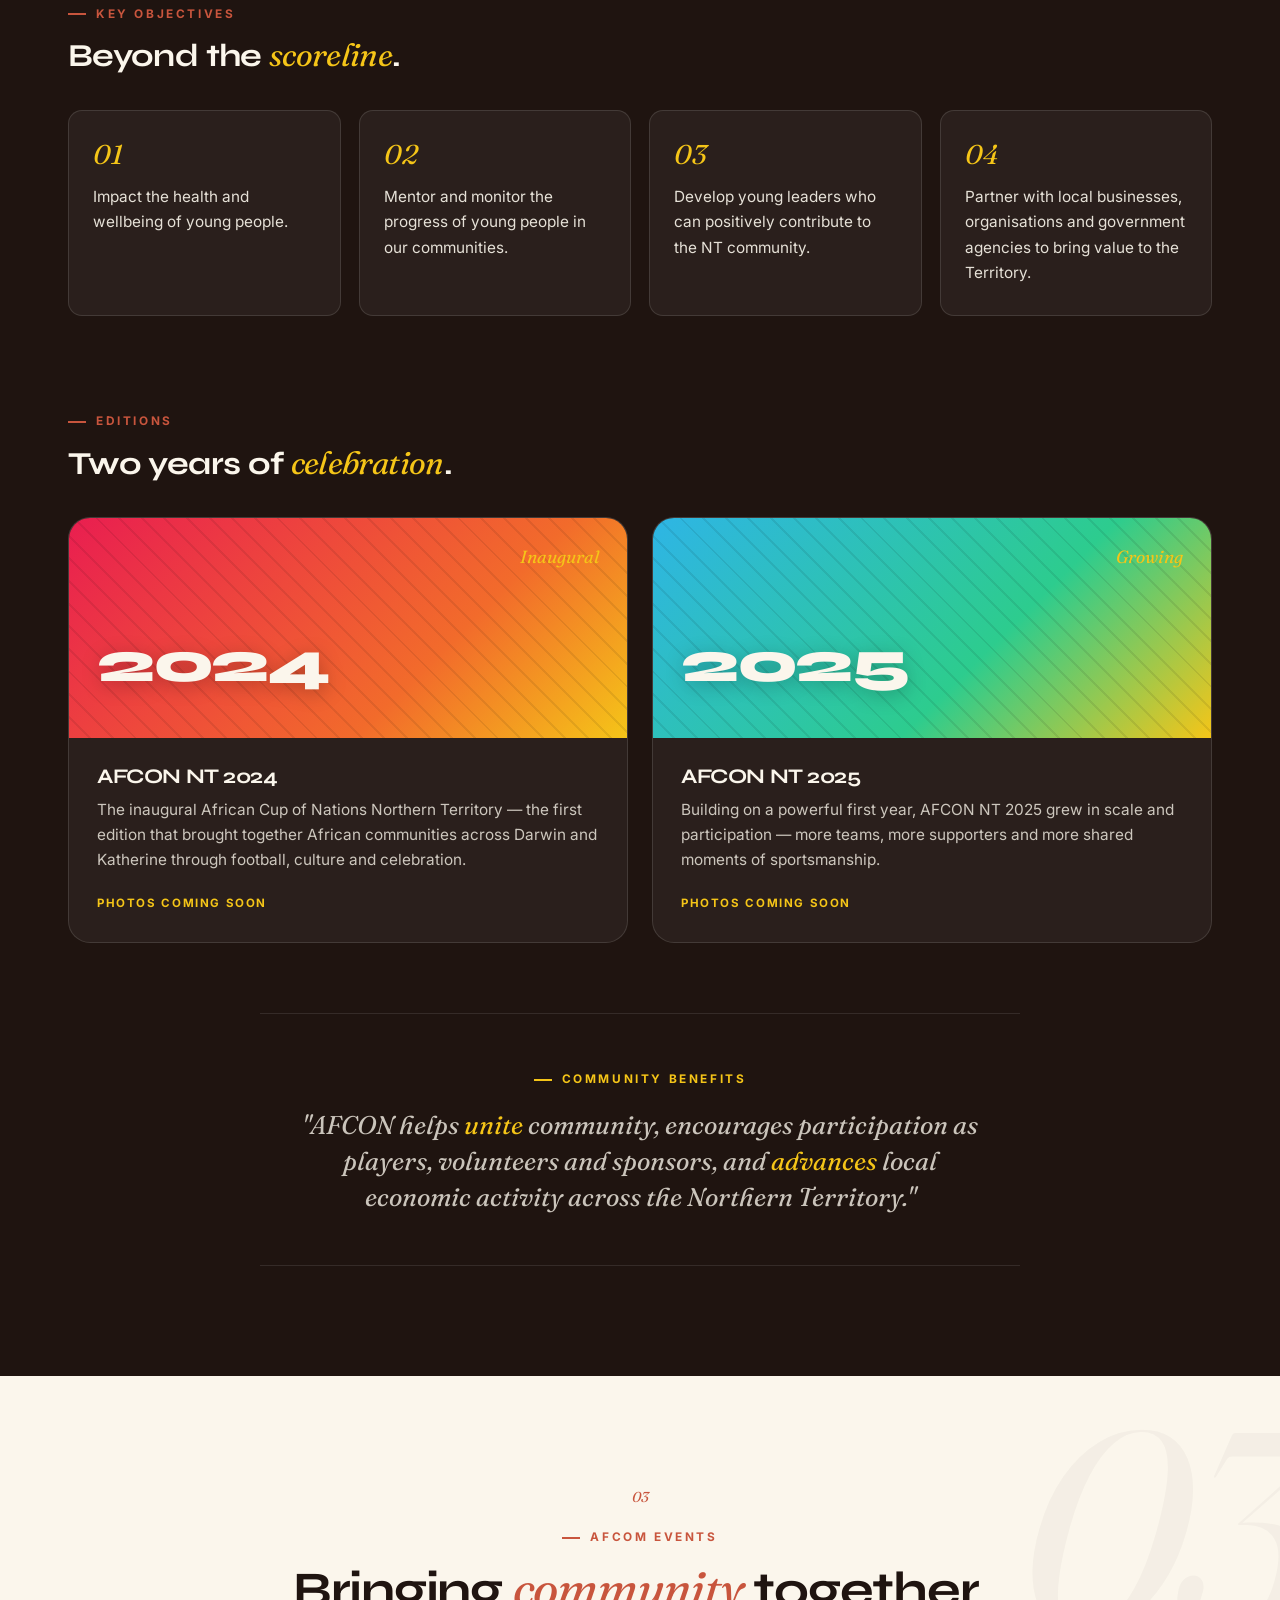
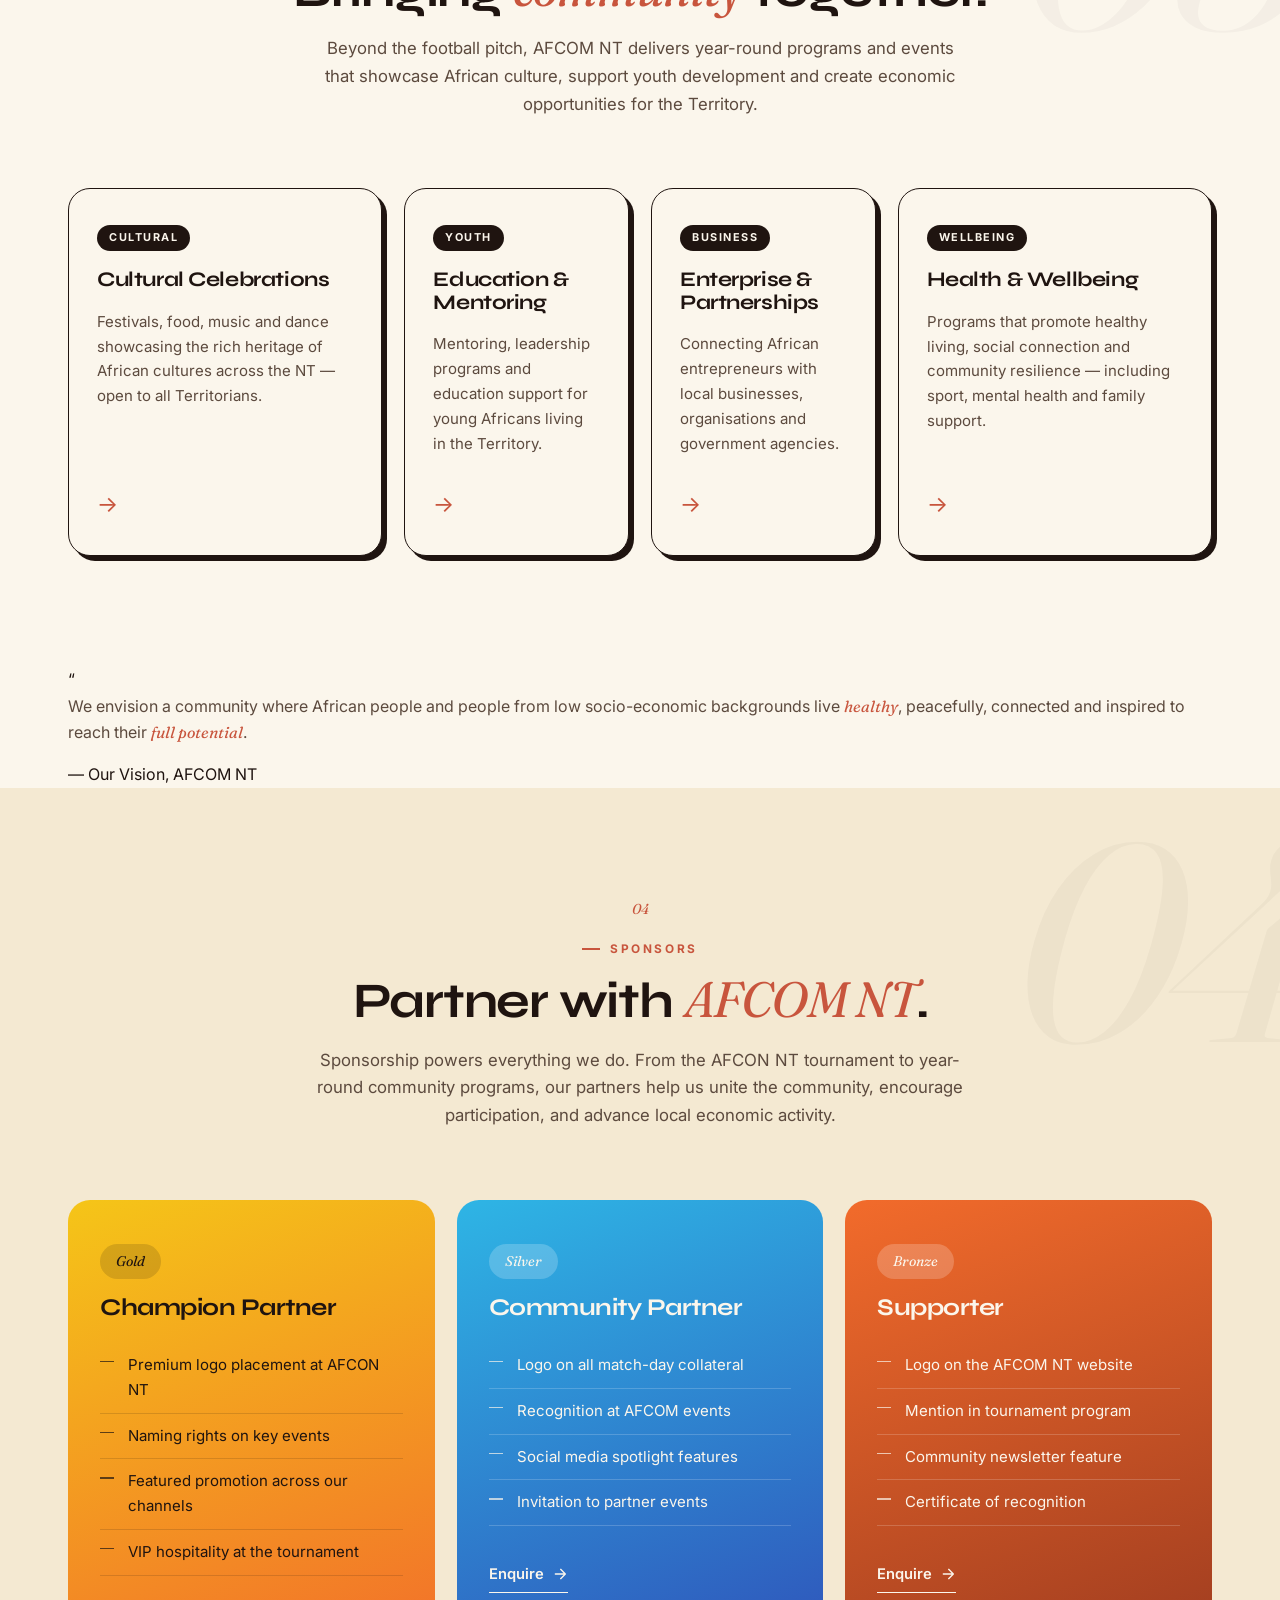
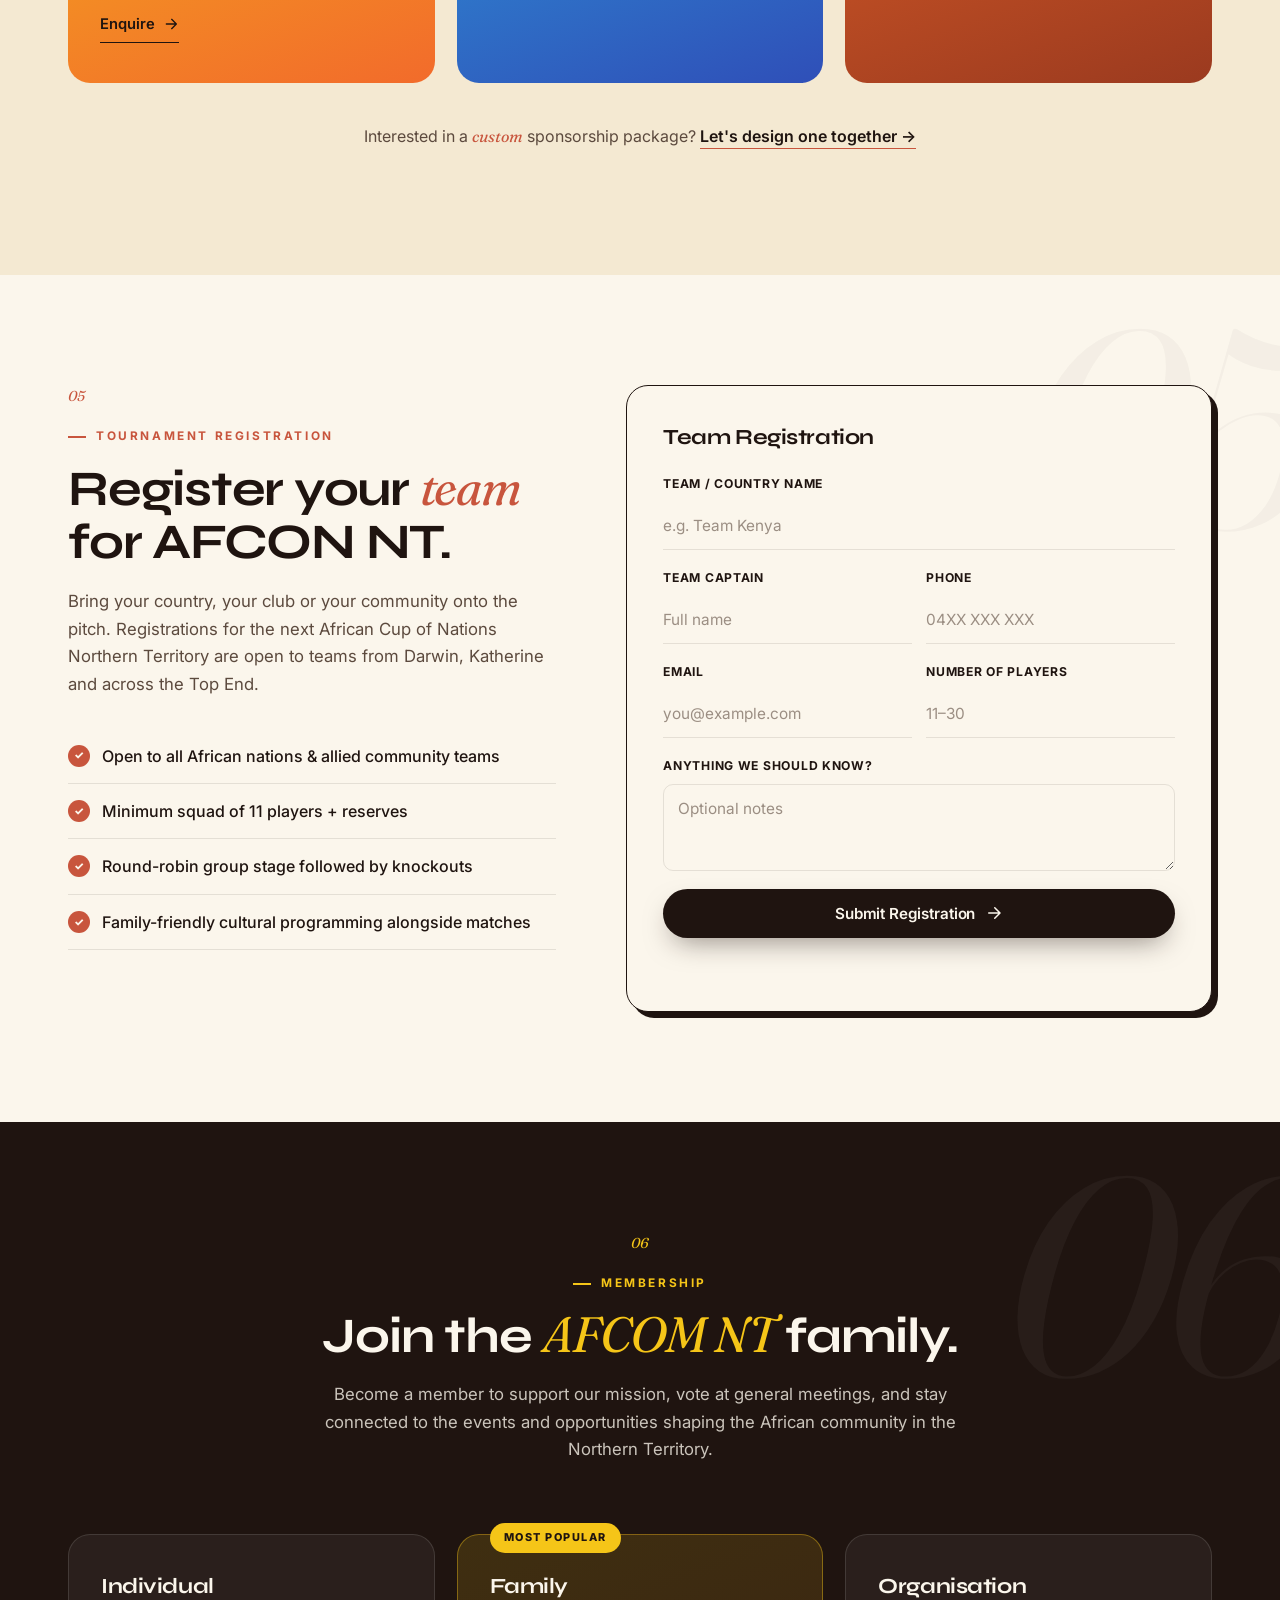
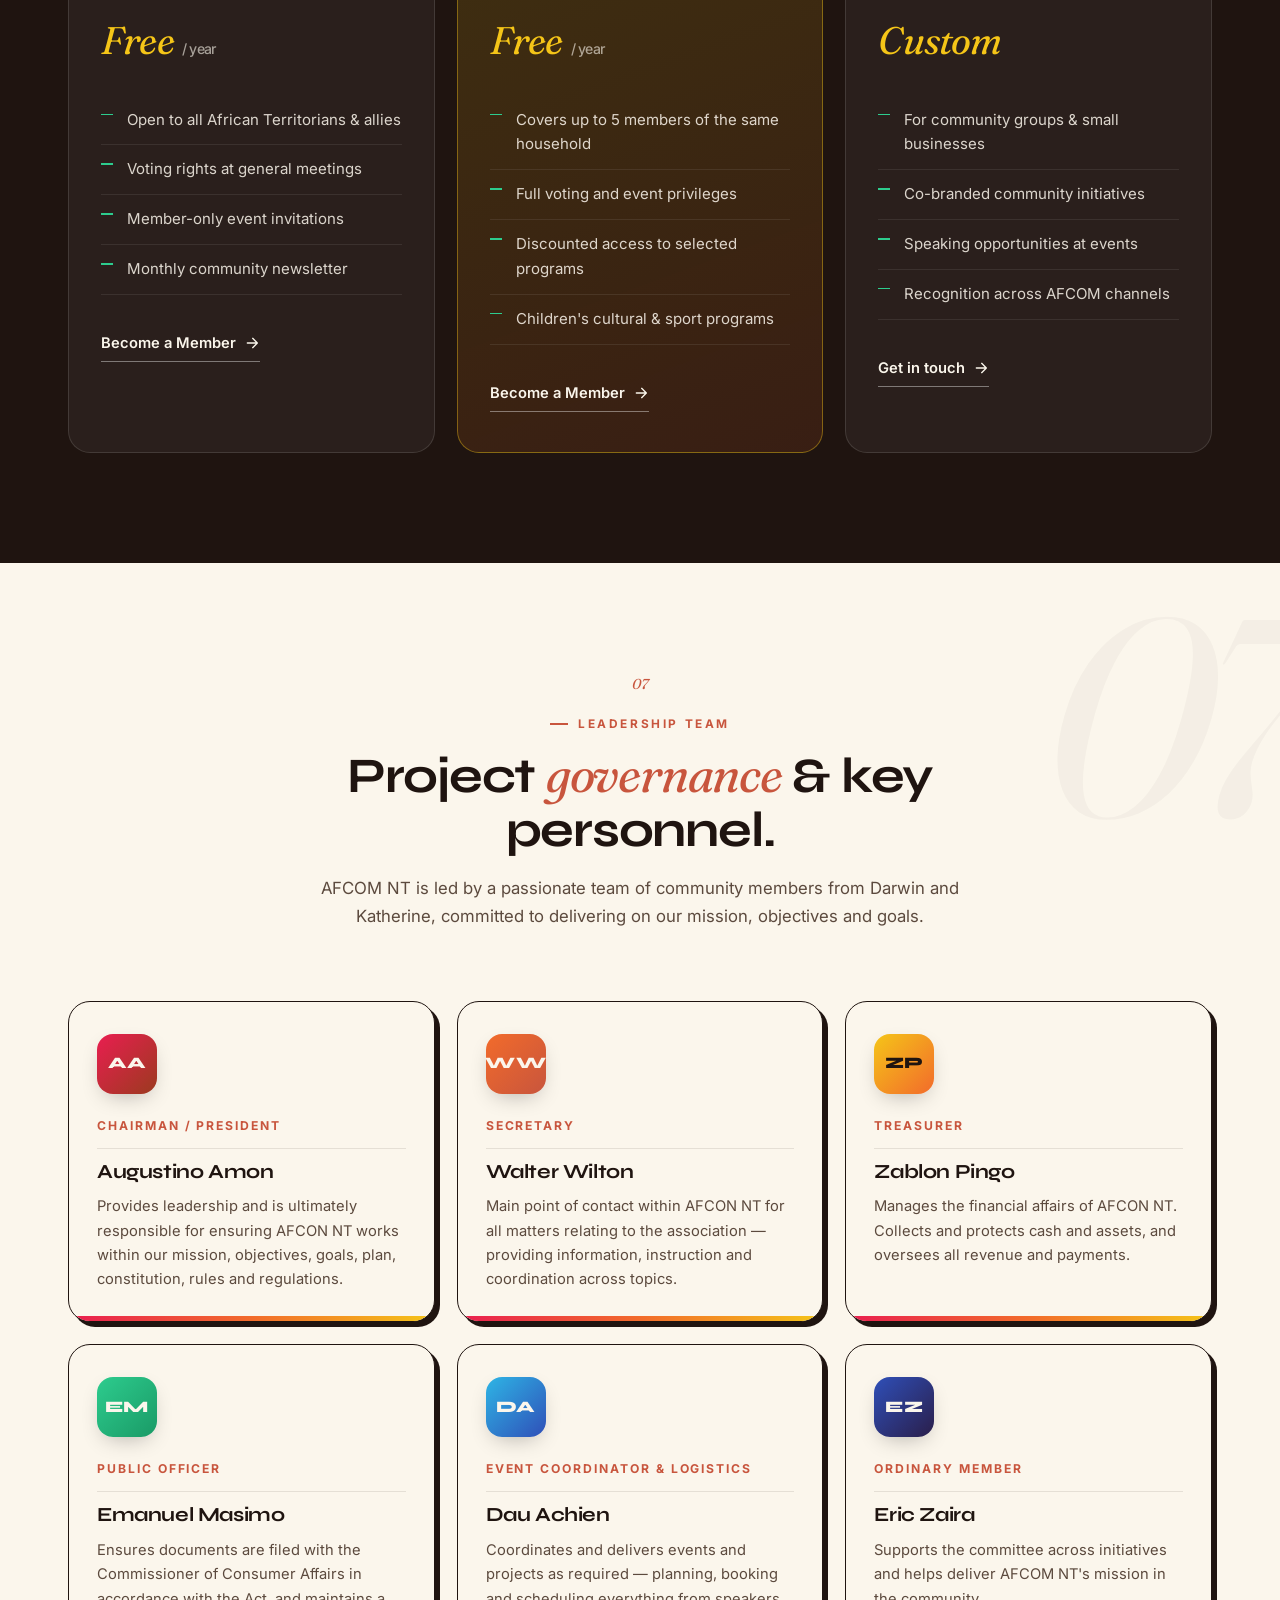
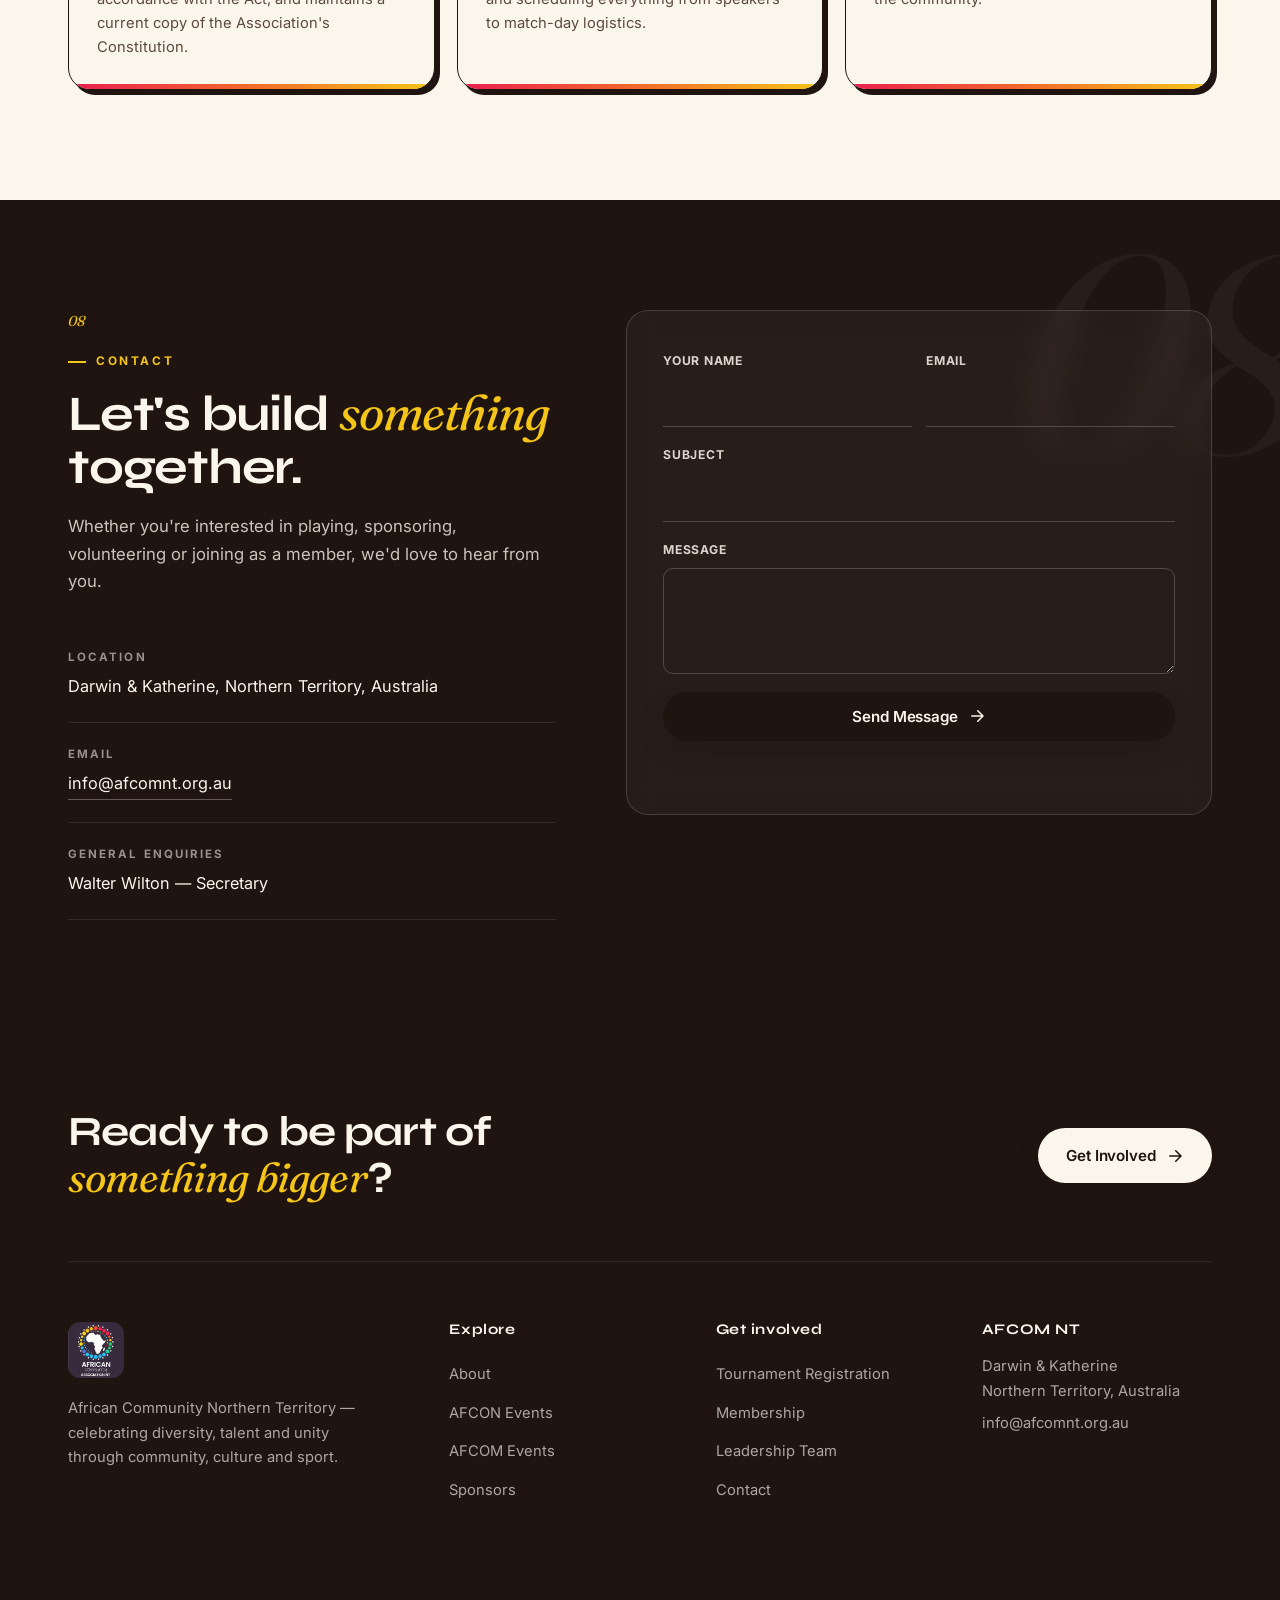
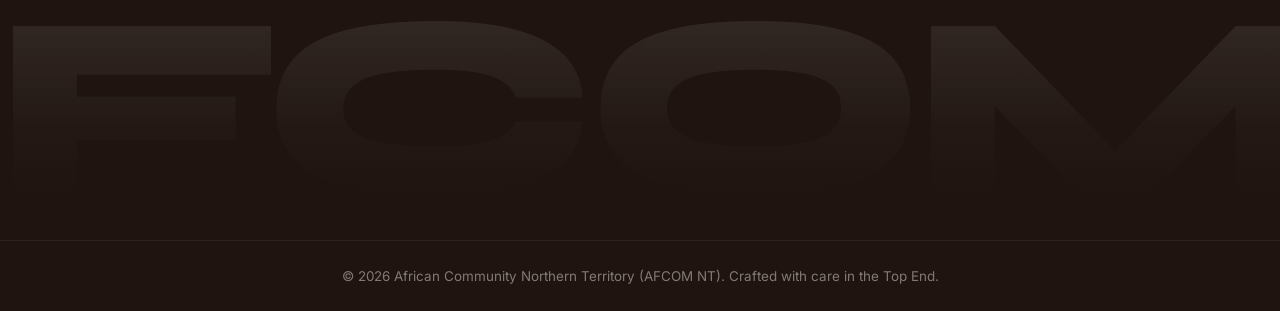
==== commit cb0a8127: "Rewrite design from scratch: light mode African theme with logo color accents and kente ribbon" ====
--- a/website/index.html
+++ b/website/index.html
@@ -176,6 +176,7 @@
       <span class="marquee-item">Uganda <i>●</i></span>
     </div>
   </div>
+  <div class="kente-ribbon" aria-hidden="true"></div>
 
   <!-- ============ ABOUT ============ -->
   <section class="section" id="about" data-watermark="01">
--- a/website/styles.css
+++ b/website/styles.css
@@ -1,45 +1,43 @@
 /* =====================================================
-   AFCOM NT — Premium stylesheet
-   Editorial typography (Inter + Fraunces), restrained color,
-   custom cursor, scroll progress, marquee, magnetic buttons,
-   refined easing and grain overlay.
+   AFCOM NT — Light mode African design
+   Warm paper palette, logo colors as vivid accents,
+   subtle kente-inspired pattern motifs, responsive.
    ===================================================== */
+
 :root {
-  /* Palette pulled from the logo */
+  /* Logo palette (kept) */
   --purple-deep: #2A1E4A;
-  --purple-darker: #1B1431;
-  --purple-light: #3A2C5E;
   --red: #E91E50;
   --orange: #F26B2B;
   --yellow: #F5C518;
   --green: #2DCC8E;
   --blue: #2EB5E5;
   --blue-deep: #2F4FB8;
-  --white: #FFFFFF;
-  --offwhite: #F5F2EC;
-  --paper: #FAF7F1;
-  --ink: #1A1430;
-  --muted: #6A6485;
-  --line: rgba(26, 20, 48, 0.10);
-  --line-light: rgba(255, 255, 255, 0.12);
+
+  /* Warm African earth palette */
+  --paper: #FBF6EC;
+  --cream: #F4E9D2;
+  --sand: #E8D8B5;
+  --terra: #C8553D;
+  --clay: #9B3A1F;
+  --ink: #1F1410;
+  --ink-soft: #5C4A3E;
+  --line: rgba(31, 20, 16, 0.10);
+  --line-soft: rgba(31, 20, 16, 0.06);
 
   /* Type */
   --font-sans: "Inter", system-ui, -apple-system, "Segoe UI", Roboto, sans-serif;
   --font-serif: "Fraunces", "Times New Roman", serif;
+  --font-display: "Syne", "Inter", system-ui, sans-serif;
   --font-script: "Caveat", cursive;
-  --font-display: "Syne", "Inter", system-ui, sans-serif;
-
-  /* Accent */
-  --gold: #f5b93e;
 
   /* Motion */
   --ease-out: cubic-bezier(0.16, 1, 0.3, 1);
   --ease-in-out: cubic-bezier(0.76, 0, 0.24, 1);
-  --ease-soft: cubic-bezier(0.25, 0.46, 0.45, 0.94);
 
   --radius: 14px;
   --radius-lg: 22px;
-  --max: 1240px;
+  --max: 1200px;
 }
 
 /* ----------- Reset ----------- */
@@ -50,9 +48,8 @@
   font-family: var(--font-sans);
   color: var(--ink);
   background: var(--paper);
-  line-height: 1.6;
+  line-height: 1.65;
   -webkit-font-smoothing: antialiased;
-  font-feature-settings: "ss01" on, "cv11" on;
   overflow-x: hidden;
 }
 img { max-width: 100%; display: block; }
@@ -60,13 +57,19 @@
 ul { list-style: none; padding: 0; margin: 0; }
 button { font-family: inherit; cursor: pointer; border: none; background: none; }
 
-.container { width: 100%; max-width: var(--max); margin: 0 auto; padding: 0 28px; }
-
-/* Subtle grain overlay (premium feel) */
-body::after {
-  content: ""; position: fixed; inset: 0; pointer-events: none; z-index: 998;
-  background-image: url("data:image/svg+xml;utf8,<svg xmlns='http://www.w3.org/2000/svg' width='220' height='220'><filter id='n'><feTurbulence type='fractalNoise' baseFrequency='.9' numOctaves='3' stitchTiles='stitch'/><feColorMatrix values='0 0 0 0 0 0 0 0 0 0 0 0 0 0 0 0 0 0 .55 0'/></filter><rect width='100%25' height='100%25' filter='url(%23n)'/></svg>");
-  opacity: .06;
+.container {
+  width: 100%;
+  max-width: var(--max);
+  margin: 0 auto;
+  padding: 0 28px;
+}
+
+/* Subtle paper grain */
+body::before {
+  content: ""; position: fixed; inset: 0;
+  pointer-events: none; z-index: 1;
+  background-image: url("data:image/svg+xml;utf8,<svg xmlns='http://www.w3.org/2000/svg' width='220' height='220'><filter id='n'><feTurbulence type='fractalNoise' baseFrequency='.85' numOctaves='2' stitchTiles='stitch'/><feColorMatrix values='0 0 0 0 .25 0 0 0 0 .15 0 0 0 0 .08 0 0 0 .4 0'/></filter><rect width='100%25' height='100%25' filter='url(%23n)'/></svg>");
+  opacity: .04;
   mix-blend-mode: multiply;
 }
 
@@ -75,92 +78,97 @@
   font-family: var(--font-display);
   font-weight: 700;
   line-height: 1.08;
-  letter-spacing: -0.025em;
+  letter-spacing: -0.02em;
   margin: 0 0 .5em;
   color: var(--ink);
 }
-h1 { font-size: clamp(2.6rem, 6vw, 5rem); letter-spacing: -0.035em; font-weight: 800; }
-h2 { font-size: clamp(2rem, 4vw, 3.4rem); letter-spacing: -0.028em; }
-h3 { font-size: clamp(1.3rem, 2vw, 1.5rem); }
-h4 { font-size: 1.05rem; letter-spacing: -0.01em; }
-p { margin: 0 0 1em; color: var(--muted); }
-
-/* Editorial serif italic accent */
+h1 { font-size: clamp(2.4rem, 6vw, 4.6rem); letter-spacing: -0.03em; font-weight: 800; }
+h2 { font-size: clamp(1.9rem, 4vw, 3.1rem); letter-spacing: -0.025em; }
+h3 { font-size: clamp(1.25rem, 2vw, 1.55rem); }
+h4 { font-size: 1.05rem; }
+p { margin: 0 0 1em; color: var(--ink-soft); }
+
 .serif {
   font-family: var(--font-serif);
   font-style: italic;
   font-weight: 400;
-  letter-spacing: -0.01em;
-  color: var(--red);
-}
-.section-dark .serif { color: var(--yellow); }
+  color: var(--terra);
+}
+
+/* ----------- African pattern divider (kente-inspired ribbon) ----------- */
+.kente-ribbon {
+  height: 8px;
+  background:
+    repeating-linear-gradient(90deg,
+      var(--red) 0 24px,
+      var(--yellow) 24px 48px,
+      var(--green) 48px 72px,
+      var(--blue) 72px 96px,
+      var(--orange) 96px 120px,
+      var(--purple-deep) 120px 144px);
+  position: relative;
+}
+.kente-ribbon::after {
+  content: "";
+  position: absolute; inset: 0;
+  background: repeating-linear-gradient(45deg,
+    transparent 0 6px,
+    rgba(0, 0, 0, .08) 6px 7px);
+}
 
 /* ----------- Loader ----------- */
 .loader {
   position: fixed; inset: 0; z-index: 1100;
-  background: var(--purple-darker);
+  background: var(--paper);
   display: flex; align-items: center; justify-content: center;
-  transition: opacity .8s var(--ease-out), visibility 0s linear .8s;
+  transition: opacity .6s var(--ease-out), visibility 0s linear .6s;
 }
 .loader.gone { opacity: 0; visibility: hidden; pointer-events: none; }
 .loader-mark {
-  position: relative; width: 90px; height: 90px;
-  animation: loader-pulse 1.6s var(--ease-in-out) infinite;
+  width: 72px; height: 72px;
+  animation: pulse 1.6s var(--ease-in-out) infinite;
 }
 .loader-mark img {
-  width: 100%; height: 100%; border-radius: 22px;
-  box-shadow: 0 20px 60px -10px rgba(0,0,0,.5);
-}
-.loader-mark::before {
-  content: ""; position: absolute; inset: -14px;
-  border: 1.5px solid rgba(255,255,255,.18);
-  border-radius: 30px;
-  animation: loader-spin 4s linear infinite;
-}
-@keyframes loader-pulse { 0%,100% { transform: scale(1); } 50% { transform: scale(.92); } }
-@keyframes loader-spin { to { transform: rotate(360deg); } }
-
-/* ----------- Custom cursor (desktop) ----------- */
+  width: 100%; height: 100%; border-radius: 18px;
+  box-shadow: 0 10px 32px -8px rgba(0,0,0,.2);
+}
+@keyframes pulse { 0%,100% { transform: scale(1); } 50% { transform: scale(.92); } }
+
+/* ----------- Cursor & progress (desktop only) ----------- */
 .cursor, .cursor-dot { display: none; }
 @media (hover: hover) and (pointer: fine) {
-  body { cursor: none; }
-  a, button, input, textarea, label, [data-cursor] { cursor: none; }
-
   .cursor {
-    position: fixed; left: 0; top: 0; pointer-events: none; z-index: 9999;
-    width: 38px; height: 38px;
-    border: 1.5px solid rgba(26, 20, 48, .55);
+    position: fixed; left: 0; top: 0; pointer-events: none;
+    width: 32px; height: 32px;
+    border: 1.5px solid rgba(31, 20, 16, .5);
     border-radius: 50%;
     transform: translate(-50%, -50%);
-    transition: width .3s var(--ease-out), height .3s var(--ease-out),
-                background .3s var(--ease-out), border-color .3s var(--ease-out),
-                opacity .3s var(--ease-out);
+    transition: width .3s var(--ease-out), height .3s var(--ease-out), opacity .3s;
     display: block;
+    z-index: 9999;
     mix-blend-mode: difference;
   }
   .cursor.hover {
-    width: 70px; height: 70px;
-    background: rgba(255, 255, 255, .12);
-    border-color: rgba(255, 255, 255, .9);
+    width: 60px; height: 60px;
+    background: rgba(200, 85, 61, .12);
+    border-color: var(--terra);
   }
   .cursor-dot {
-    position: fixed; left: 0; top: 0; pointer-events: none; z-index: 9999;
+    position: fixed; left: 0; top: 0; pointer-events: none;
     width: 6px; height: 6px;
-    background: var(--white);
+    background: var(--terra);
     border-radius: 50%;
     transform: translate(-50%, -50%);
+    z-index: 9999;
     display: block;
-    mix-blend-mode: difference;
   }
 }
 
-/* ----------- Scroll progress ----------- */
 .scroll-progress {
-  position: fixed; top: 0; left: 0; height: 2px; width: 0;
+  position: fixed; top: 0; left: 0; height: 3px; width: 0;
   background: linear-gradient(90deg, var(--red), var(--orange), var(--yellow), var(--green), var(--blue));
-  z-index: 1000;
+  z-index: 200;
   transition: width .1s linear;
-  box-shadow: 0 0 14px rgba(233, 30, 80, .5);
 }
 
 /* ----------- Buttons ----------- */
@@ -168,152 +176,118 @@
   position: relative;
   display: inline-flex; align-items: center; justify-content: center;
   gap: 10px;
-  padding: 16px 30px; border-radius: 999px;
-  font-weight: 600; font-size: .95rem; letter-spacing: -0.01em;
-  transition: background .3s var(--ease-out), color .3s var(--ease-out),
-              transform .4s var(--ease-out), box-shadow .3s var(--ease-out);
+  padding: 15px 28px;
+  border-radius: 999px;
+  font-weight: 600; font-size: .95rem;
+  letter-spacing: -0.005em;
+  transition: transform .35s var(--ease-out), box-shadow .35s var(--ease-out), background .35s var(--ease-out), color .35s var(--ease-out);
   white-space: nowrap;
   overflow: hidden;
-  isolation: isolate;
 }
 .btn .btn-arrow {
   width: 18px; height: 18px;
-  transition: transform .35s var(--ease-out);
+  transition: transform .3s var(--ease-out);
 }
 .btn:hover .btn-arrow { transform: translateX(4px); }
 
 .btn-primary {
   background: var(--ink);
-  color: var(--white);
-}
-.btn-primary::before {
-  content: ""; position: absolute; inset: 0;
-  background: linear-gradient(135deg, var(--red) 0%, var(--orange) 100%);
-  transform: translateY(101%);
-  transition: transform .5s var(--ease-out);
-  z-index: -1;
-}
-.btn-primary:hover::before { transform: translateY(0); }
+  color: var(--paper);
+  box-shadow: 0 12px 28px -10px rgba(31,20,16,.5);
+}
+.btn-primary:hover {
+  background: var(--terra);
+  transform: translateY(-2px);
+  box-shadow: 0 16px 36px -10px rgba(200, 85, 61, .55);
+}
 
 .btn-ghost {
   background: transparent;
-  color: var(--white);
-  border: 1.5px solid rgba(255, 255, 255, .35);
-}
-.btn-ghost::before {
-  content: ""; position: absolute; inset: 0;
-  background: rgba(255, 255, 255, .12);
-  transform: scaleX(0); transform-origin: left;
-  transition: transform .5s var(--ease-out);
-  z-index: -1;
-}
-.btn-ghost:hover::before { transform: scaleX(1); }
-.btn-ghost:hover { border-color: rgba(255, 255, 255, .8); }
+  color: var(--ink);
+  border: 1.5px solid var(--ink);
+}
+.btn-ghost:hover {
+  background: var(--ink);
+  color: var(--paper);
+  transform: translateY(-2px);
+}
 
 .btn-gold {
-  background: linear-gradient(135deg, #f5b93e 0%, #e69b1c 100%);
-  color: #1A1430;
-  padding: 16px 32px;
-  font-weight: 600;
-  letter-spacing: -0.005em;
-  box-shadow: 0 16px 40px -14px rgba(245, 185, 62, .45),
-              inset 0 1px 0 rgba(255, 255, 255, .35);
-}
-.btn-gold::before {
-  content: ""; position: absolute; inset: 0;
-  background: linear-gradient(135deg, #ffd068 0%, #f5b93e 100%);
-  opacity: 0;
-  transition: opacity .35s var(--ease-out);
-  z-index: -1;
-}
-.btn-gold:hover::before { opacity: 1; }
+  background: linear-gradient(135deg, var(--yellow) 0%, var(--orange) 100%);
+  color: var(--ink);
+  font-weight: 700;
+  box-shadow: 0 14px 30px -10px rgba(242, 107, 43, .5);
+}
 .btn-gold:hover {
   transform: translateY(-2px);
-  box-shadow: 0 22px 50px -14px rgba(245, 185, 62, .6),
-              inset 0 1px 0 rgba(255, 255, 255, .45);
+  box-shadow: 0 20px 40px -10px rgba(242, 107, 43, .65);
 }
 
 .btn-block { width: 100%; }
-
 .btn-text {
   display: inline-flex; align-items: center; gap: 8px;
   font-weight: 600; font-size: .92rem;
   padding: 6px 0;
   border-bottom: 1.5px solid currentColor;
-  transition: gap .3s var(--ease-out), color .3s var(--ease-out);
+  transition: gap .3s var(--ease-out);
 }
 .btn-text svg { width: 16px; height: 16px; transition: transform .3s var(--ease-out); }
 .btn-text:hover { gap: 14px; }
 .btn-text:hover svg { transform: translateX(4px); }
-.btn-text-light { color: var(--white); border-color: rgba(255,255,255,.4); }
+.btn-text-light { color: var(--paper); border-color: rgba(255, 255, 255, .4); }
 .btn-text-light:hover { color: var(--yellow); border-color: var(--yellow); }
 
 /* ----------- Header ----------- */
 .site-header {
   position: fixed; top: 0; left: 0; right: 0; z-index: 100;
-  padding: 16px 0;
-  transition: background .35s var(--ease-out), backdrop-filter .35s var(--ease-out),
-              padding .3s var(--ease-out), border-color .3s var(--ease-out);
-  border-bottom: 1px solid transparent;
+  padding: 18px 0;
+  transition: background .35s var(--ease-out), backdrop-filter .35s var(--ease-out), padding .3s var(--ease-out), box-shadow .3s var(--ease-out);
 }
 .site-header.scrolled {
-  background: rgba(27, 20, 49, .55);
-  backdrop-filter: blur(24px) saturate(160%);
-  -webkit-backdrop-filter: blur(24px) saturate(160%);
-  padding: 10px 0;
-  border-bottom-color: rgba(255,255,255,.08);
-  box-shadow: 0 1px 0 rgba(255, 255, 255, .04) inset,
-              0 8px 32px -12px rgba(0, 0, 0, .35);
+  background: rgba(251, 246, 236, .85);
+  backdrop-filter: blur(16px) saturate(140%);
+  -webkit-backdrop-filter: blur(16px) saturate(140%);
+  padding: 12px 0;
+  box-shadow: 0 1px 0 var(--line-soft);
 }
 .nav-wrap { display: flex; align-items: center; justify-content: space-between; gap: 16px; }
-
-.brand { display: flex; align-items: center; gap: 14px; color: var(--white); }
+.brand { display: flex; align-items: center; gap: 14px; color: var(--ink); }
 .brand-logo {
   width: 44px; height: 44px; border-radius: 12px; object-fit: cover;
-  box-shadow: 0 4px 16px -4px rgba(0,0,0,.5);
+  box-shadow: 0 4px 12px -4px rgba(0,0,0,.25);
   transition: transform .4s var(--ease-out);
 }
-.brand:hover .brand-logo { transform: rotate(-6deg) scale(1.05); }
+.brand:hover .brand-logo { transform: rotate(-5deg); }
 .brand-text { display: flex; flex-direction: column; line-height: 1; }
-.brand-line-1 { font-weight: 800; font-size: 1rem; letter-spacing: .08em; }
+.brand-line-1 { font-family: var(--font-display); font-weight: 800; font-size: 1.05rem; letter-spacing: .04em; }
 .brand-line-2 {
-  font-family: var(--font-serif); font-style: italic; font-weight: 400;
-  font-size: .95rem; color: var(--yellow); margin-top: 2px;
-  letter-spacing: -0.01em;
+  font-family: var(--font-serif); font-style: italic;
+  font-size: .9rem; color: var(--terra); margin-top: 2px;
 }
 
 .primary-nav ul { display: flex; gap: 4px; align-items: center; }
 .primary-nav a {
-  position: relative;
-  color: rgba(255, 255, 255, .8);
+  color: var(--ink-soft);
   padding: 10px 14px;
-  font-weight: 500; font-size: .9rem;
-  letter-spacing: -0.005em;
-}
-.primary-nav a::after {
-  content: ""; position: absolute; left: 14px; right: 14px; bottom: 6px;
-  height: 1px; background: var(--yellow);
-  transform: scaleX(0); transform-origin: left;
-  transition: transform .4s var(--ease-out);
-}
-.primary-nav a:hover { color: var(--white); }
-.primary-nav a:hover::after { transform: scaleX(1); }
+  font-weight: 500; font-size: .92rem;
+  border-radius: 999px;
+  transition: color .3s var(--ease-out), background .3s var(--ease-out);
+}
+.primary-nav a:hover { color: var(--ink); background: var(--cream); }
 .primary-nav .nav-cta {
-  background: var(--white); color: var(--ink);
-  padding: 10px 20px; border-radius: 999px; margin-left: 10px;
-  transition: background .3s var(--ease-out), color .3s var(--ease-out);
-}
-.primary-nav .nav-cta::after { display: none; }
-.primary-nav .nav-cta:hover { background: var(--yellow); color: var(--ink); }
+  background: var(--ink); color: var(--paper);
+  padding: 10px 20px; margin-left: 10px;
+}
+.primary-nav .nav-cta:hover { background: var(--terra); color: var(--paper); }
 
 .nav-toggle {
   display: none; flex-direction: column; gap: 5px;
   width: 42px; height: 42px;
   align-items: center; justify-content: center;
   border-radius: 50%;
-  background: rgba(255,255,255,.08);
-}
-.nav-toggle span { display: block; width: 20px; height: 1.5px; background: var(--white); border-radius: 2px; transition: transform .3s var(--ease-out), opacity .2s ease; }
+  background: var(--cream);
+}
+.nav-toggle span { display: block; width: 20px; height: 1.5px; background: var(--ink); transition: transform .3s var(--ease-out), opacity .2s; }
 .nav-toggle[aria-expanded="true"] span:nth-child(1) { transform: translateY(6.5px) rotate(45deg); }
 .nav-toggle[aria-expanded="true"] span:nth-child(2) { opacity: 0; }
 .nav-toggle[aria-expanded="true"] span:nth-child(3) { transform: translateY(-6.5px) rotate(-45deg); }
@@ -321,9 +295,9 @@
 /* ----------- Hero ----------- */
 .hero {
   position: relative;
-  background: radial-gradient(ellipse at 80% 10%, var(--purple-light) 0%, var(--purple-deep) 45%, var(--purple-darker) 100%);
-  color: var(--white);
-  padding: 180px 0 120px;
+  background: var(--paper);
+  color: var(--ink);
+  padding: 160px 0 120px;
   overflow: hidden;
   min-height: 100vh;
   display: flex; align-items: center;
@@ -331,588 +305,596 @@
 .hero::before {
   content: ""; position: absolute; inset: 0;
   background:
-    radial-gradient(60% 50% at 20% 80%, rgba(245, 185, 62, .14), transparent 70%),
-    radial-gradient(55% 45% at 82% 18%, rgba(120, 80, 220, .22), transparent 70%);
+    radial-gradient(40% 35% at 12% 18%, rgba(245, 197, 24, .22), transparent 70%),
+    radial-gradient(45% 40% at 88% 78%, rgba(200, 85, 61, .2), transparent 70%),
+    radial-gradient(35% 30% at 70% 12%, rgba(46, 204, 142, .15), transparent 70%);
   pointer-events: none;
-  animation: blob-drift 24s ease-in-out infinite alternate;
-}
-.hero::after {
-  content: ""; position: absolute;
-  width: 520px; height: 520px;
-  top: -180px; right: -180px;
-  background: radial-gradient(circle, rgba(245, 185, 62, .14), transparent 70%);
-  border-radius: 50%;
-  filter: blur(80px);
-  pointer-events: none;
-  animation: blob-drift 30s ease-in-out infinite alternate-reverse;
-}
-@keyframes blob-drift {
-  0%   { transform: translate3d(0, 0, 0) scale(1); }
-  50%  { transform: translate3d(-30px, 24px, 0) scale(1.04); }
-  100% { transform: translate3d(24px, -30px, 0) scale(.97); }
 }
 .hero-bg { position: absolute; inset: 0; pointer-events: none; }
 .hero-bg .dot {
   position: absolute; border-radius: 50%;
-  background: rgba(255, 255, 255, .06);
-  border: 1px solid rgba(255, 255, 255, .1);
-  backdrop-filter: blur(8px);
-  -webkit-backdrop-filter: blur(8px);
   transition: transform 1.2s var(--ease-out);
   will-change: transform;
 }
-.dot.d1 { width: 14px; height: 14px; top: 18%; left: 8%; box-shadow: 0 0 24px rgba(245, 185, 62, .25); }
-.dot.d3 { width: 20px; height: 20px; top: 30%; left: 86%; box-shadow: 0 0 32px rgba(245, 185, 62, .2); }
-.dot.d5 { width: 10px; height: 10px; top: 12%; left: 60%; }
-.dot.d6 { width: 6px; height: 6px; top: 56%; left: 4%; }
+.dot.d1 { width: 16px; height: 16px; background: var(--yellow); top: 22%; left: 8%; opacity: .75; }
+.dot.d3 { width: 22px; height: 22px; background: var(--orange); top: 30%; left: 86%; opacity: .65; }
+.dot.d5 { width: 12px; height: 12px; background: var(--green); top: 14%; left: 60%; opacity: .7; }
+.dot.d6 { width: 10px; height: 10px; background: var(--red); top: 70%; left: 12%; opacity: .7; }
 
 .hero-grid {
-  display: grid; grid-template-columns: 1.3fr 1fr; gap: 70px; align-items: center;
-  position: relative; z-index: 1;
+  display: grid; grid-template-columns: 1.2fr 1fr; gap: 70px; align-items: center;
+  position: relative; z-index: 2;
 }
 
 .eyebrow {
-  display: inline-flex; align-items: center; gap: 16px;
-  font-size: .92rem; font-weight: 700;
+  display: inline-flex; align-items: center; gap: 14px;
+  font-size: .82rem; font-weight: 700;
   letter-spacing: .22em; text-transform: uppercase;
-  color: rgba(255, 255, 255, .95);
-  margin-bottom: 32px;
+  color: var(--terra);
+  margin-bottom: 28px;
 }
 .eyebrow-line {
-  width: 44px; height: 2px; background: var(--yellow);
+  width: 36px; height: 2px; background: var(--terra);
   display: inline-block;
 }
 
-.hero h1 { color: var(--white); max-width: 13ch; margin-bottom: 28px; }
-.hero h1 .serif { color: var(--yellow); font-weight: 300; font-style: italic; }
+.live-badge {
+  display: inline-flex; align-items: center; gap: 10px;
+  padding: 8px 18px;
+  background: var(--paper);
+  border: 1.5px solid var(--ink);
+  border-radius: 999px;
+  font-size: .82rem; font-weight: 600;
+  color: var(--ink);
+  margin-bottom: 26px;
+  box-shadow: 4px 4px 0 var(--ink);
+  transition: transform .3s var(--ease-out), box-shadow .3s var(--ease-out);
+}
+.live-badge:hover { transform: translate(-2px, -2px); box-shadow: 6px 6px 0 var(--ink); }
+.live-dot {
+  width: 8px; height: 8px; border-radius: 50%;
+  background: var(--green); position: relative;
+}
+.live-dot::after {
+  content: ""; position: absolute; inset: 0;
+  border-radius: 50%; background: var(--green);
+  animation: live-pulse 1.9s ease-out infinite;
+}
+.live-badge-arrow { width: 14px; height: 14px; color: var(--terra); transition: transform .3s var(--ease-out); }
+.live-badge:hover .live-badge-arrow { transform: translateX(3px); }
+@keyframes live-pulse {
+  0% { transform: scale(1); opacity: 0.7; }
+  100% { transform: scale(2.6); opacity: 0; }
+}
+
+.hero h1, .hero-h1 {
+  color: var(--ink);
+  max-width: 14ch;
+  margin-bottom: 28px;
+  line-height: 1.02;
+}
+.hero h1 .serif { color: var(--terra); }
+.hero h1 .word { display: inline-block; overflow: hidden; padding-bottom: 0.16em; margin-bottom: -0.16em; vertical-align: top; }
+.hero h1.split-ready .word-inner {
+  display: inline-block;
+  transform: translateY(108%);
+  transition: transform 1.05s var(--ease-out);
+}
+.hero h1.split-ready.revealed .word-inner { transform: translateY(0); }
 
 .hero-rule {
   display: block;
-  width: 64px; height: 2px;
-  background: linear-gradient(90deg, var(--yellow), rgba(245, 197, 24, 0));
-  margin: 4px 0 26px;
-  border-radius: 2px;
+  width: 64px; height: 3px;
+  background: linear-gradient(90deg, var(--red), var(--orange), var(--yellow));
+  margin: 8px 0 24px;
+  border-radius: 3px;
 }
 
 .lead {
-  font-size: 1.15rem;
-  color: rgba(255, 255, 255, .82);
-  max-width: 50ch;
-  line-height: 1.6;
-}
-.hero-cta { display: flex; gap: 14px; margin: 36px 0 56px; flex-wrap: wrap; }
-.hero-cta .btn-primary {
-  padding: 18px 34px;
-  font-size: 1rem;
-  box-shadow: 0 18px 40px -16px rgba(233, 30, 80, .55);
-}
+  font-size: 1.1rem;
+  color: var(--ink-soft);
+  max-width: 52ch;
+  line-height: 1.65;
+}
+.hero-cta { display: flex; gap: 14px; margin: 32px 0 50px; flex-wrap: wrap; }
 
 .hero-stats {
   display: flex; gap: 50px; flex-wrap: wrap;
-  padding-top: 40px;
-  border-top: 1px solid rgba(255,255,255,.12);
+  padding-top: 32px;
+  border-top: 1px solid var(--line);
 }
 .hero-stats li { display: flex; flex-direction: column; gap: 4px; }
 .stat-num {
-  font-size: 1.4rem; font-weight: 600; color: var(--white);
+  font-family: var(--font-display);
+  font-size: 1.6rem; font-weight: 700;
   letter-spacing: -0.02em;
-}
-.stat-num .serif { font-weight: 400; }
+  color: var(--ink);
+}
+.stat-num .serif, .stat-num em.serif { color: var(--terra); font-weight: 400; }
 .stat-label {
-  font-size: .78rem; color: rgba(255,255,255,.55);
-  letter-spacing: .08em; text-transform: uppercase;
-}
-
-/* Hero visual — orbiting logo */
+  font-size: .76rem; color: var(--ink-soft);
+  letter-spacing: .12em; text-transform: uppercase;
+  font-weight: 600;
+}
+
+/* Hero visual — emblem with kente ring */
 .hero-visual { display: flex; justify-content: center; align-items: center; }
 .logo-stage {
   position: relative;
-  width: min(100%, 460px);
+  width: min(100%, 420px);
   aspect-ratio: 1;
   display: flex; align-items: center; justify-content: center;
-  animation: float 7s var(--ease-in-out) infinite;
 }
 .logo-orbit {
-  position: absolute; inset: -6%;
-  border: 1px dashed rgba(255,255,255,.15);
+  position: absolute; inset: -4%;
   border-radius: 50%;
-  animation: orbit 30s linear infinite;
-}
-.logo-orbit::before {
-  content: ""; position: absolute; top: 0; left: 50%;
-  width: 14px; height: 14px; background: var(--yellow);
-  border-radius: 50%; transform: translate(-50%, -50%);
-  box-shadow: 0 0 24px var(--yellow);
+  background:
+    conic-gradient(
+      from 0deg,
+      var(--red) 0 60deg,
+      var(--orange) 60deg 120deg,
+      var(--yellow) 120deg 180deg,
+      var(--green) 180deg 240deg,
+      var(--blue) 240deg 300deg,
+      var(--purple-deep) 300deg 360deg);
+  mask: radial-gradient(circle, transparent 73%, #000 73%, #000 78%, transparent 78%);
+  -webkit-mask: radial-gradient(circle, transparent 73%, #000 73%, #000 78%, transparent 78%);
+  animation: spin 40s linear infinite;
 }
 .logo-orbit-2 {
   inset: -16%;
-  border-color: rgba(255,255,255,.08);
-  animation: orbit 45s linear infinite reverse;
-}
-.logo-orbit-2::before {
-  background: var(--red);
-  box-shadow: 0 0 24px var(--red);
-  width: 10px; height: 10px;
+  background: none;
+  border: 1px dashed var(--line);
+  animation: spin 80s linear infinite reverse;
+  mask: none; -webkit-mask: none;
 }
 .logo-glow {
-  position: absolute; inset: 8%;
+  position: absolute; inset: 10%;
   border-radius: 50%;
-  background: conic-gradient(from 0deg, var(--red), var(--orange), var(--yellow), var(--green), var(--blue), var(--blue-deep), var(--red));
-  filter: blur(40px); opacity: .4;
-  animation: orbit 20s linear infinite;
+  background: radial-gradient(circle, rgba(245, 197, 24, .35), transparent 70%);
+  filter: blur(30px);
 }
 .logo-img {
   position: relative;
-  width: 80%; aspect-ratio: 1;
-  border-radius: 50%; object-fit: cover;
-  box-shadow: 0 30px 60px -20px rgba(0,0,0,.6), 0 0 0 1px rgba(255,255,255,.06);
+  width: 78%; aspect-ratio: 1;
+  border-radius: 50%;
+  object-fit: cover;
+  box-shadow: 0 24px 60px -20px rgba(31, 20, 16, .35);
   z-index: 1;
 }
-@keyframes float { 0%,100% { transform: translateY(0); } 50% { transform: translateY(-14px); } }
-@keyframes orbit { to { transform: rotate(360deg); } }
+@keyframes spin { to { transform: rotate(360deg); } }
 
 .scroll-cue {
-  position: absolute; bottom: 36px; left: 50%; transform: translateX(-50%);
-  display: flex; flex-direction: column; align-items: center; gap: 10px;
-  color: rgba(255,255,255,.55);
-  font-size: .72rem; letter-spacing: .25em; text-transform: uppercase;
-  font-weight: 500;
+  position: absolute; bottom: 32px; left: 50%; transform: translateX(-50%);
+  display: flex; flex-direction: column; align-items: center; gap: 8px;
+  color: var(--ink-soft);
+  font-size: .7rem; letter-spacing: .24em; text-transform: uppercase;
+  font-weight: 600;
 }
 .scroll-cue-line {
-  width: 1px; height: 40px;
-  background: linear-gradient(to bottom, rgba(255,255,255,.6), transparent);
+  width: 1px; height: 36px;
+  background: linear-gradient(to bottom, var(--ink), transparent);
   position: relative; overflow: hidden;
 }
 .scroll-cue-line::after {
-  content: ""; position: absolute; top: -40px; left: 0;
-  width: 100%; height: 40px;
-  background: linear-gradient(to bottom, transparent, var(--yellow));
-  animation: scroll-cue-fall 2s var(--ease-in-out) infinite;
-}
-@keyframes scroll-cue-fall {
-  0% { top: -40px; }
-  100% { top: 40px; }
-}
+  content: ""; position: absolute; top: -36px; left: 0;
+  width: 100%; height: 36px;
+  background: linear-gradient(to bottom, transparent, var(--terra));
+  animation: scroll-cue 2s var(--ease-in-out) infinite;
+}
+@keyframes scroll-cue { 0% { top: -36px; } 100% { top: 36px; } }
 
 /* ----------- Marquee ----------- */
 .marquee {
   background: var(--ink);
-  color: var(--white);
-  padding: 12px 0;
+  color: var(--paper);
+  padding: 14px 0;
   overflow: hidden;
-  border-top: 1px solid rgba(255,255,255,.06);
-  border-bottom: 1px solid rgba(255,255,255,.06);
+  position: relative;
   width: 100%;
 }
+.marquee::before, .marquee::after {
+  content: ""; position: absolute; top: 0; bottom: 0; width: 80px; z-index: 2;
+  pointer-events: none;
+}
+.marquee::before { left: 0; background: linear-gradient(to right, var(--ink), transparent); }
+.marquee::after { right: 0; background: linear-gradient(to left, var(--ink), transparent); }
 .marquee-track {
   display: flex; align-items: center; gap: 36px;
   animation: scroll-x 60s linear infinite;
   width: max-content;
-  will-change: transform;
 }
 .marquee-item {
   font-family: var(--font-serif);
   font-style: italic;
-  font-weight: 400;
-  font-size: clamp(.95rem, 1.4vw, 1.15rem);
-  letter-spacing: -0.005em;
+  font-size: 1.05rem;
   display: inline-flex; align-items: center; gap: 36px;
-  color: rgba(255,255,255,.85);
+  color: rgba(251, 246, 236, .9);
   white-space: nowrap;
 }
-.marquee-item i {
-  font-style: normal; color: var(--red);
-  font-size: .55rem;
-}
+.marquee-item i { font-style: normal; color: var(--yellow); font-size: .55rem; }
 @keyframes scroll-x { to { transform: translateX(-50%); } }
 
 /* ----------- Section base ----------- */
-.section { padding: 130px 0; position: relative; }
+.section {
+  padding: 110px 0;
+  position: relative;
+}
+.section-tinted { background: var(--cream); }
 .section-dark {
   background: var(--ink);
-  color: var(--white);
-}
-.section-dark h2, .section-dark h3, .section-dark h4 { color: var(--white); }
-.section-dark p { color: rgba(255, 255, 255, .72); }
-.section-tinted { background: var(--offwhite); }
+  color: var(--paper);
+}
+.section-dark h2, .section-dark h3, .section-dark h4 { color: var(--paper); }
+.section-dark p { color: rgba(251, 246, 236, .78); }
+.section-dark .serif { color: var(--yellow); }
 
 .section-head {
-  max-width: 720px; margin: 0 auto 80px; text-align: center;
-  position: relative;
+  max-width: 720px; margin: 0 auto 70px; text-align: center;
 }
 .section-head-left { text-align: left; margin-left: 0; margin-right: 0; }
 .section-head[data-num]::before {
   content: attr(data-num);
   display: block;
   font-family: var(--font-serif);
-  font-style: italic; font-weight: 400;
-  font-size: .95rem; color: var(--red);
-  margin-bottom: 16px;
-  letter-spacing: 0;
-}
-.section-head h2 { margin-bottom: 22px; }
-.section-head p { font-size: 1.08rem; line-height: 1.6; max-width: 60ch; margin-left: auto; margin-right: auto; }
+  font-style: italic;
+  font-size: .9rem; color: var(--terra);
+  margin-bottom: 12px;
+}
+.section-head h2 { margin-bottom: 18px; }
+.section-head p { font-size: 1.05rem; max-width: 60ch; margin: 0 auto; }
 .section-head-left p { margin-left: 0; }
+.section-head-light p { color: rgba(251, 246, 236, .78); }
 .section-head-light[data-num]::before { color: var(--yellow); }
-.section-head-light p { color: rgba(255, 255, 255, .72); }
 
 .kicker {
   display: inline-block;
-  font-size: .72rem; font-weight: 600;
+  font-size: .74rem; font-weight: 700;
   letter-spacing: .22em; text-transform: uppercase;
-  color: var(--muted);
-  margin-bottom: 16px;
-  padding-left: 30px;
+  color: var(--terra);
+  margin-bottom: 14px;
+  padding-left: 28px;
   position: relative;
 }
 .kicker::before {
   content: ""; position: absolute; left: 0; top: 50%; transform: translateY(-50%);
-  width: 20px; height: 1px; background: var(--red);
-}
+  width: 18px; height: 2px; background: var(--terra);
+}
+.section-head-light .kicker { color: var(--yellow); }
+.section-head-light .kicker::before { background: var(--yellow); }
 .section-head-left .kicker { margin-left: 0; }
-.section-head-light .kicker { color: rgba(255, 255, 255, .65); }
-.section-head-light .kicker::before { background: var(--yellow); }
+
+/* Watermark numbers */
+.section[data-watermark] { overflow: hidden; }
+.section[data-watermark]::after {
+  content: attr(data-watermark);
+  position: absolute;
+  font-family: var(--font-serif);
+  font-style: italic;
+  font-size: clamp(10rem, 22vw, 20rem);
+  color: rgba(31, 20, 16, .03);
+  top: 40px; right: -20px;
+  line-height: 0.8;
+  pointer-events: none;
+  user-select: none;
+  letter-spacing: -0.05em;
+}
+.section-dark[data-watermark]::after { color: rgba(255, 255, 255, .04); }
+.section .container { position: relative; z-index: 2; }
 
 /* ----------- Vision / Mission / Goal ----------- */
 .vmv-grid {
-  display: grid; grid-template-columns: repeat(3, 1fr); gap: 28px;
-  margin-bottom: 120px;
+  display: grid; grid-template-columns: repeat(3, 1fr); gap: 24px;
+  margin-bottom: 100px;
 }
 .vmv-card {
   position: relative;
-  background: var(--white);
+  background: var(--paper);
+  border: 1.5px solid var(--ink);
   border-radius: var(--radius-lg);
-  padding: 48px 40px 56px;
-  border: 1px solid var(--line);
-  transition: transform .5s var(--ease-out), box-shadow .4s var(--ease-out), border-color .4s var(--ease-out);
-  overflow: hidden;
+  padding: 44px 36px 48px;
+  transition: transform .4s var(--ease-out), box-shadow .4s var(--ease-out);
+  box-shadow: 6px 6px 0 var(--ink);
 }
 .vmv-card:hover {
-  transform: translateY(-8px);
-  box-shadow: 0 30px 70px -25px rgba(20, 10, 50, .25);
-  border-color: transparent;
+  transform: translate(-3px, -3px);
+  box-shadow: 9px 9px 0 var(--ink);
 }
 .vmv-roman {
   font-family: var(--font-serif);
-  font-style: italic; font-weight: 400;
-  font-size: 3.4rem; line-height: 1;
+  font-style: italic;
+  font-size: 3rem; line-height: 1;
   color: var(--red);
   display: block;
-  margin-bottom: 30px;
-  transition: transform .5s var(--ease-out);
+  margin-bottom: 24px;
 }
 .vmv-mission .vmv-roman { color: var(--orange); }
 .vmv-goal .vmv-roman { color: var(--green); }
-.vmv-card:hover .vmv-roman { transform: translateX(4px); }
 .vmv-card h3 { font-size: 1.4rem; margin-bottom: 14px; }
-.vmv-card p { font-size: .98rem; line-height: 1.65; margin: 0; }
+.vmv-card p { font-size: .98rem; margin: 0; }
 .vmv-line {
   position: absolute; bottom: 0; left: 0; right: 0;
-  height: 3px;
-  background: linear-gradient(90deg, var(--red), var(--orange));
-  transform: scaleX(0); transform-origin: left;
-  transition: transform .6s var(--ease-out);
-}
-.vmv-mission .vmv-line { background: linear-gradient(90deg, var(--orange), var(--yellow)); }
-.vmv-goal .vmv-line { background: linear-gradient(90deg, var(--green), var(--blue)); }
-.vmv-card:hover .vmv-line { transform: scaleX(1); }
+  height: 6px; border-radius: 0 0 var(--radius-lg) var(--radius-lg);
+  background: var(--red);
+}
+.vmv-mission .vmv-line { background: var(--orange); }
+.vmv-goal .vmv-line { background: var(--green); }
 
 /* Values */
 .values-head { max-width: 600px; margin-bottom: 40px; }
 .values-head h3 {
-  font-size: clamp(1.6rem, 2.6vw, 2.2rem);
-  letter-spacing: -0.025em;
+  font-size: clamp(1.5rem, 2.5vw, 2rem);
   margin: 0;
 }
 .values-grid {
-  display: grid; grid-template-columns: repeat(4, 1fr); gap: 20px;
+  display: grid; grid-template-columns: repeat(4, 1fr); gap: 18px;
 }
 .value-card {
   position: relative;
-  padding: 36px 28px 32px;
+  padding: 32px 26px 30px;
   border-radius: var(--radius);
-  color: var(--white);
+  color: var(--paper);
   overflow: hidden;
-  transition: transform .5s var(--ease-out), box-shadow .4s var(--ease-out);
+  transition: transform .4s var(--ease-out);
 }
 .value-card:hover { transform: translateY(-6px); }
-.value-card h4 { color: var(--white); margin: 0 0 10px; font-size: 1.15rem; }
-.value-card p { color: rgba(255, 255, 255, .88); font-size: .9rem; margin: 0; line-height: 1.5; }
+.value-card h4 { color: var(--paper); margin: 0 0 10px; font-size: 1.1rem; }
+.value-card p { color: rgba(251, 246, 236, .9); font-size: .9rem; margin: 0; }
 .value-num {
   display: block;
-  font-family: var(--font-serif); font-style: italic; font-weight: 400;
-  font-size: 2.2rem; line-height: 1;
-  margin-bottom: 22px;
-  opacity: .85;
-}
-.v-red { background: linear-gradient(160deg, #F2305E 0%, #B8133E 100%); }
-.v-orange { background: linear-gradient(160deg, #F47A38 0%, #C4541F 100%); }
-.v-green { background: linear-gradient(160deg, #2DCC8E 0%, #1A9A66 100%); }
-.v-blue { background: linear-gradient(160deg, #3CC0EC 0%, #2C4FB8 100%); }
+  font-family: var(--font-serif); font-style: italic;
+  font-size: 2rem; line-height: 1;
+  margin-bottom: 20px;
+  opacity: .9;
+}
+.v-red { background: linear-gradient(160deg, var(--red) 0%, var(--clay) 100%); }
+.v-orange { background: linear-gradient(160deg, var(--orange) 0%, var(--terra) 100%); }
+.v-green { background: linear-gradient(160deg, var(--green) 0%, #1A9A66 100%); }
+.v-blue { background: linear-gradient(160deg, var(--blue) 0%, var(--blue-deep) 100%); }
+
+/* Geometric corner ornament on value cards */
+.value-card::after {
+  content: "";
+  position: absolute;
+  top: -20px; right: -20px;
+  width: 60px; height: 60px;
+  background: rgba(255, 255, 255, .12);
+  transform: rotate(45deg);
+}
 
 /* ----------- AFCON (objectives + events) ----------- */
-.obj-block { margin-bottom: 100px; }
-.obj-block-head { max-width: 600px; margin-bottom: 40px; }
-.obj-block-head h3 {
-  font-size: clamp(1.6rem, 2.6vw, 2.2rem);
-  color: var(--white);
-  letter-spacing: -0.025em;
-  margin: 0;
-}
+.obj-block { margin-bottom: 90px; }
+.obj-block-head { max-width: 600px; margin-bottom: 36px; }
+.obj-block-head h3 { font-size: clamp(1.5rem, 2.5vw, 2rem); margin: 0; }
+.section-dark .obj-block-head h3 { color: var(--paper); }
 .obj-grid {
-  display: grid; grid-template-columns: repeat(4, 1fr); gap: 20px;
+  display: grid; grid-template-columns: repeat(4, 1fr); gap: 18px;
 }
 .obj-card {
   position: relative;
-  background: rgba(255, 255, 255, .04);
-  border: 1px solid rgba(255, 255, 255, .08);
+  background: rgba(255, 255, 255, .05);
+  border: 1px solid rgba(255, 255, 255, .12);
   border-radius: var(--radius);
-  padding: 32px 26px;
-  transition: background .4s var(--ease-out), border-color .4s var(--ease-out), transform .4s var(--ease-out);
-  overflow: hidden;
-  backdrop-filter: blur(14px) saturate(140%);
-  -webkit-backdrop-filter: blur(14px) saturate(140%);
-  box-shadow: inset 0 1px 0 rgba(255, 255, 255, .04);
-}
-.obj-card::before {
-  content: ""; position: absolute; left: 0; top: 0; bottom: 0;
-  width: 2px; background: var(--yellow);
-  transform: scaleY(0); transform-origin: top;
-  transition: transform .5s var(--ease-out);
+  padding: 30px 24px;
+  transition: background .3s var(--ease-out), border-color .3s var(--ease-out), transform .4s var(--ease-out);
 }
 .obj-card:hover {
-  background: rgba(255, 255, 255, .07);
-  border-color: rgba(255, 255, 255, .14);
+  background: rgba(255, 255, 255, .08);
+  border-color: rgba(255, 255, 255, .25);
   transform: translateY(-4px);
 }
-.obj-card:hover::before { transform: scaleY(1); }
 .obj-num {
   display: block;
   font-family: var(--font-serif); font-style: italic;
-  font-size: 1.8rem; line-height: 1;
-  color: var(--yellow); margin-bottom: 18px;
+  font-size: 1.7rem; line-height: 1;
+  color: var(--yellow); margin-bottom: 16px;
 }
 .obj-card p {
-  color: rgba(255, 255, 255, .85);
-  font-size: .98rem;
-  line-height: 1.55;
+  color: rgba(251, 246, 236, .9);
+  font-size: .96rem;
   margin: 0;
 }
 
-.events-block { margin-bottom: 80px; }
+.events-block { margin-bottom: 70px; }
 .events-grid {
-  display: grid; grid-template-columns: repeat(2, 1fr); gap: 28px;
+  display: grid; grid-template-columns: repeat(2, 1fr); gap: 24px;
 }
 .event-card {
-  background: rgba(255, 255, 255, .04);
-  border: 1px solid rgba(255, 255, 255, .08);
+  background: rgba(255, 255, 255, .05);
+  border: 1px solid rgba(255, 255, 255, .12);
   border-radius: var(--radius-lg);
   overflow: hidden;
-  transition: transform .5s var(--ease-out), border-color .4s var(--ease-out);
+  transition: transform .4s var(--ease-out), border-color .3s var(--ease-out);
 }
 .event-card:hover {
-  transform: translateY(-8px);
-  border-color: rgba(255, 255, 255, .18);
+  transform: translateY(-6px);
+  border-color: rgba(255, 255, 255, .22);
 }
 .event-media {
   position: relative;
-  height: 240px;
+  height: 220px;
   display: flex; align-items: flex-end; padding: 28px;
   overflow: hidden;
 }
+.event-2024 { background: linear-gradient(135deg, var(--red), var(--orange) 65%, var(--yellow)); }
+.event-2025 { background: linear-gradient(135deg, var(--blue), var(--green) 60%, var(--yellow)); }
 .event-media::before {
-  content: ""; position: absolute; inset: 0;
-  background: radial-gradient(circle at 30% 30%, rgba(255, 255, 255, .15), transparent 60%);
-}
-.event-2024 { background: linear-gradient(135deg, var(--red) 0%, var(--orange) 65%, var(--yellow) 100%); }
-.event-2025 { background: linear-gradient(135deg, var(--blue) 0%, var(--green) 60%, var(--yellow) 100%); }
+  content: "";
+  position: absolute; inset: 0;
+  background:
+    repeating-linear-gradient(45deg,
+      transparent 0 14px,
+      rgba(0, 0, 0, .08) 14px 16px);
+}
 .event-year {
-  font-family: var(--font-sans); font-weight: 800;
-  font-size: 4rem; color: var(--white);
-  letter-spacing: -0.04em; line-height: 1;
-  position: relative;
-  text-shadow: 0 6px 30px rgba(0, 0, 0, .25);
+  font-family: var(--font-display); font-weight: 800;
+  font-size: 3.6rem; color: var(--paper);
+  letter-spacing: -0.04em;
+  position: relative;
+  text-shadow: 0 4px 20px rgba(0,0,0,.25);
 }
 .event-corner {
   position: absolute; top: 24px; right: 28px;
   font-family: var(--font-serif); font-style: italic;
-  font-size: 1.2rem; color: rgba(255, 255, 255, .9);
-}
-.event-body { padding: 30px 28px 32px; }
-.event-body h4 { color: var(--white); font-size: 1.4rem; margin-bottom: 10px; letter-spacing: -0.02em; }
-.event-body p { font-size: .98rem; line-height: 1.6; }
+  font-size: 1.1rem; color: rgba(255,255,255,.95);
+  z-index: 1;
+}
+.event-body { padding: 28px; }
+.event-body h4 { color: var(--paper); font-size: 1.3rem; margin-bottom: 8px; }
+.event-body p { font-size: .96rem; }
 .event-tag {
   display: inline-block; margin-top: 6px;
-  font-size: .72rem; font-weight: 600;
+  font-size: .72rem; font-weight: 700;
   color: var(--yellow);
-  letter-spacing: .12em; text-transform: uppercase;
+  letter-spacing: .14em; text-transform: uppercase;
 }
 
 .benefits {
   max-width: 760px; margin: 0 auto; text-align: center;
-  padding: 60px 40px;
-  border-top: 1px solid rgba(255, 255, 255, .08);
-  border-bottom: 1px solid rgba(255, 255, 255, .08);
-}
-.benefits .kicker { color: rgba(255, 255, 255, .6); margin-bottom: 22px; }
+  padding: 50px 32px;
+  border-top: 1px solid rgba(255,255,255,.1);
+  border-bottom: 1px solid rgba(255,255,255,.1);
+}
+.benefits .kicker { color: var(--yellow); margin-bottom: 18px; }
 .benefits .kicker::before { background: var(--yellow); }
 .benefits-quote {
   font-family: var(--font-serif);
-  font-style: italic; font-weight: 400;
-  font-size: clamp(1.4rem, 2.2vw, 1.85rem);
+  font-style: italic;
+  font-size: clamp(1.25rem, 2vw, 1.75rem);
   line-height: 1.4;
-  color: rgba(255, 255, 255, .92);
-  letter-spacing: -0.015em;
+  color: rgba(251, 246, 236, .95);
   margin: 0;
 }
-.benefits-quote .serif { color: var(--yellow); font-style: italic; }
+.benefits-quote .serif { color: var(--yellow); }
 
 /* ----------- AFCOM Events (bento) ----------- */
 .afcom-grid {
   display: grid;
   grid-template-columns: 1.4fr 1fr 1fr 1.4fr;
-  gap: 24px;
+  gap: 22px;
 }
 .afcom-card {
   position: relative;
-  background: var(--white);
+  background: var(--paper);
+  border: 1.5px solid var(--ink);
   border-radius: var(--radius-lg);
-  padding: 40px 32px 36px;
-  border: 1px solid var(--line);
+  padding: 36px 28px 32px;
   display: flex; flex-direction: column; gap: 12px;
-  min-height: 280px;
-  overflow: hidden;
-  transition: transform .5s var(--ease-out), border-color .4s var(--ease-out), background .4s var(--ease-out);
+  min-height: 260px;
+  box-shadow: 5px 5px 0 var(--ink);
+  transition: transform .4s var(--ease-out), box-shadow .4s var(--ease-out);
 }
 .afcom-card:hover {
-  transform: translateY(-8px);
-  border-color: transparent;
-  background: var(--ink);
-}
-.afcom-card:hover h3,
-.afcom-card:hover p,
-.afcom-card:hover .afcom-tag { color: var(--white); }
-.afcom-card:hover .afcom-tag { background: rgba(255,255,255,.12); border-color: rgba(255,255,255,.2); }
+  transform: translate(-3px, -3px);
+  box-shadow: 8px 8px 0 var(--ink);
+}
 .afcom-tag {
   align-self: flex-start;
-  font-size: .7rem; font-weight: 600;
-  padding: 5px 12px; border-radius: 999px;
-  background: var(--paper);
-  border: 1px solid var(--line);
-  color: var(--ink);
-  letter-spacing: .12em; text-transform: uppercase;
-  transition: all .4s var(--ease-out);
-}
-.afcom-card h3 { font-size: 1.4rem; margin: 8px 0 8px; transition: color .4s var(--ease-out); }
-.afcom-card p { font-size: .96rem; line-height: 1.6; margin: 0 0 auto; transition: color .4s var(--ease-out); }
+  font-size: .68rem; font-weight: 700;
+  padding: 4px 12px; border-radius: 999px;
+  background: var(--ink); color: var(--paper);
+  letter-spacing: .14em; text-transform: uppercase;
+}
+.afcom-card h3 { font-size: 1.3rem; margin: 6px 0 6px; }
+.afcom-card p { font-size: .94rem; margin: 0 0 auto; }
 .afcom-arrow {
-  margin-top: 20px;
-  font-size: 1.4rem; color: var(--red);
-  transition: transform .4s var(--ease-out), color .4s var(--ease-out);
+  margin-top: 18px;
+  font-size: 1.4rem; color: var(--terra);
   align-self: flex-start;
-}
-.afcom-card:hover .afcom-arrow {
-  transform: translateX(8px);
-  color: var(--yellow);
-}
+  transition: transform .35s var(--ease-out);
+}
+.afcom-card:hover .afcom-arrow { transform: translateX(6px); }
 
 /* ----------- Sponsors ----------- */
 .tier-grid {
-  display: grid; grid-template-columns: repeat(3, 1fr); gap: 24px;
-  margin-bottom: 48px;
+  display: grid; grid-template-columns: repeat(3, 1fr); gap: 22px;
+  margin-bottom: 40px;
 }
 .tier-card {
   position: relative;
   border-radius: var(--radius-lg);
-  padding: 48px 36px 40px;
-  color: var(--white);
+  padding: 44px 32px 40px;
+  color: var(--paper);
   overflow: hidden;
-  transition: transform .5s var(--ease-out), box-shadow .4s var(--ease-out);
-  isolation: isolate;
-}
-.tier-card::after {
-  content: ""; position: absolute; inset: 0;
-  background: radial-gradient(circle at 80% 0%, rgba(255,255,255,.18), transparent 50%);
-  z-index: -1;
-}
-.tier-card:hover { transform: translateY(-8px); box-shadow: 0 30px 70px -25px rgba(0,0,0,.3); }
-.tier-gold { background: linear-gradient(160deg, #F5C518 0%, #C99A0A 100%); color: var(--ink); }
+  transition: transform .4s var(--ease-out);
+}
+.tier-card:hover { transform: translateY(-6px); }
+.tier-gold { background: linear-gradient(160deg, var(--yellow) 0%, var(--orange) 100%); color: var(--ink); }
 .tier-silver { background: linear-gradient(160deg, var(--blue) 0%, var(--blue-deep) 100%); }
-.tier-bronze { background: linear-gradient(160deg, var(--orange) 0%, #B8421A 100%); }
+.tier-bronze { background: linear-gradient(160deg, var(--orange) 0%, var(--clay) 100%); }
 .tier-badge {
   display: inline-block;
-  font-family: var(--font-serif); font-style: italic; font-weight: 400;
+  font-family: var(--font-serif); font-style: italic;
   padding: 6px 16px; border-radius: 999px;
-  font-size: .9rem;
-  background: rgba(255,255,255,.18);
-  margin-bottom: 18px;
-}
-.tier-gold .tier-badge { background: rgba(26, 20, 48, .15); }
-.tier-card h3 { color: inherit; font-size: 1.6rem; letter-spacing: -0.02em; }
-.tier-card ul { margin: 24px 0 32px; }
+  font-size: .88rem;
+  background: rgba(255, 255, 255, .2);
+  margin-bottom: 16px;
+}
+.tier-gold .tier-badge { background: rgba(31, 20, 16, .15); }
+.tier-card h3 { color: inherit; font-size: 1.5rem; }
+.tier-card ul { margin: 22px 0 30px; }
 .tier-card li {
-  padding: 11px 0 11px 28px; position: relative;
-  font-size: .95rem;
-  border-bottom: 1px solid rgba(255, 255, 255, .15);
-}
-.tier-gold li { border-bottom-color: rgba(26, 20, 48, .12); }
+  padding: 10px 0 10px 28px; position: relative;
+  font-size: .94rem;
+  border-bottom: 1px solid rgba(255,255,255,.18);
+}
+.tier-gold li { border-bottom-color: rgba(31, 20, 16, .15); }
 .tier-card li::before {
   content: ""; position: absolute; left: 0; top: 18px;
-  width: 14px; height: 1.5px; background: currentColor;
-  opacity: .7;
-}
-.sponsor-note { text-align: center; color: var(--muted); font-size: 1.02rem; }
+  width: 14px; height: 1.5px; background: currentColor; opacity: .7;
+}
+.sponsor-note { text-align: center; color: var(--ink-soft); font-size: 1rem; }
 .sponsor-note a {
   color: var(--ink); font-weight: 600;
-  border-bottom: 1.5px solid var(--red);
+  border-bottom: 1.5px solid var(--terra);
   padding-bottom: 2px;
 }
-.sponsor-note a:hover { color: var(--red); }
+.sponsor-note a:hover { color: var(--terra); }
 
 /* ----------- Registration ----------- */
 .reg-wrap {
-  display: grid; grid-template-columns: 1fr 1.2fr; gap: 80px; align-items: start;
-}
-.reg-copy .section-head { margin-bottom: 36px; }
-.reg-points { margin-top: 32px; }
+  display: grid; grid-template-columns: 1fr 1.2fr; gap: 70px; align-items: start;
+}
+.reg-copy .section-head { margin-bottom: 30px; }
+.reg-points { margin-top: 28px; }
 .reg-points li {
   padding: 14px 0;
-  display: flex; gap: 14px; align-items: flex-start;
+  display: flex; gap: 12px; align-items: flex-start;
   color: var(--ink); font-weight: 500;
   border-bottom: 1px solid var(--line);
 }
 .check {
   display: inline-flex; align-items: center; justify-content: center;
   width: 22px; height: 22px; border-radius: 50%;
-  background: var(--ink); color: var(--white);
+  background: var(--terra); color: var(--paper);
   font-size: .7rem; font-weight: 800; flex-shrink: 0;
   margin-top: 2px;
 }
 .reg-form, .contact-form {
-  background: var(--white);
-  padding: 44px 40px;
+  background: var(--paper);
+  padding: 40px 36px;
   border-radius: var(--radius-lg);
-  border: 1px solid var(--line);
-  box-shadow: 0 30px 70px -30px rgba(20, 10, 50, .15);
+  border: 1.5px solid var(--ink);
+  box-shadow: 6px 6px 0 var(--ink);
 }
 .section-dark .contact-form {
   background: rgba(255, 255, 255, .04);
-  border-color: rgba(255, 255, 255, .1);
-  box-shadow: inset 0 1px 0 rgba(255, 255, 255, .06);
-  backdrop-filter: blur(18px) saturate(140%);
-  -webkit-backdrop-filter: blur(18px) saturate(140%);
-}
-.reg-form h3 { margin-bottom: 28px; font-size: 1.4rem; }
+  border-color: rgba(255, 255, 255, .15);
+  box-shadow: none;
+  backdrop-filter: blur(12px);
+  -webkit-backdrop-filter: blur(12px);
+}
+.reg-form h3 { margin-bottom: 24px; font-size: 1.35rem; }
 .form-row { margin-bottom: 18px; }
 .form-row.two { display: grid; grid-template-columns: 1fr 1fr; gap: 14px; }
 .form-row label { display: flex; flex-direction: column; gap: 8px; }
 .form-row span {
-  font-size: .78rem; font-weight: 600; letter-spacing: .05em;
+  font-size: .76rem; font-weight: 700; letter-spacing: .06em;
   color: var(--ink); text-transform: uppercase;
 }
-.section-dark .form-row span { color: rgba(255, 255, 255, .85); }
+.section-dark .form-row span { color: rgba(251, 246, 236, .85); }
 .form-row input, .form-row textarea {
-  font-family: inherit; font-size: .98rem;
+  font-family: inherit; font-size: .96rem;
   padding: 14px 0;
   border: none;
   border-bottom: 1.5px solid var(--line);
@@ -921,74 +903,70 @@
   transition: border-color .3s var(--ease-out);
 }
 .form-row textarea { padding: 14px; border: 1.5px solid var(--line); border-radius: 10px; resize: vertical; }
-.section-dark .form-row input,
-.section-dark .form-row textarea {
-  color: var(--white);
-  border-color: rgba(255, 255, 255, .15);
+.section-dark .form-row input, .section-dark .form-row textarea {
+  color: var(--paper);
+  border-color: rgba(255, 255, 255, .2);
 }
 .form-row input:focus, .form-row textarea:focus {
-  outline: none; border-color: var(--red);
+  outline: none; border-color: var(--terra);
 }
 .section-dark .form-row input:focus, .section-dark .form-row textarea:focus { border-color: var(--yellow); }
 .form-row input::placeholder, .form-row textarea::placeholder {
-  color: var(--muted); opacity: .6;
+  color: var(--ink-soft); opacity: .6;
 }
 .section-dark .form-row input::placeholder, .section-dark .form-row textarea::placeholder {
-  color: rgba(255,255,255,.4);
-}
-.form-status { margin: 18px 0 0; font-size: .9rem; font-weight: 500; min-height: 1.2em; }
+  color: rgba(251, 246, 236, .4);
+}
+.form-status { margin: 16px 0 0; font-size: .9rem; min-height: 1.2em; }
 .form-status.ok { color: var(--green); }
 .form-status.err { color: var(--red); }
 
 /* ----------- Membership ----------- */
 .member-grid {
-  display: grid; grid-template-columns: repeat(3, 1fr); gap: 24px;
+  display: grid; grid-template-columns: repeat(3, 1fr); gap: 22px;
 }
 .member-card {
   position: relative;
-  background: rgba(255, 255, 255, .04);
-  border: 1px solid rgba(255, 255, 255, .1);
+  background: rgba(255, 255, 255, .05);
+  border: 1px solid rgba(255, 255, 255, .12);
   border-radius: var(--radius-lg);
-  padding: 44px 36px 40px;
-  transition: transform .5s var(--ease-out), border-color .4s var(--ease-out), background .4s var(--ease-out);
-  backdrop-filter: blur(16px) saturate(150%);
-  -webkit-backdrop-filter: blur(16px) saturate(150%);
-  box-shadow: inset 0 1px 0 rgba(255, 255, 255, .06);
+  padding: 40px 32px;
+  transition: transform .4s var(--ease-out), border-color .3s var(--ease-out), background .3s var(--ease-out);
 }
 .member-card:hover {
-  transform: translateY(-8px);
+  transform: translateY(-6px);
   border-color: rgba(255, 255, 255, .25);
-  background: rgba(255, 255, 255, .07);
+  background: rgba(255, 255, 255, .08);
 }
 .member-card.featured {
-  background: linear-gradient(160deg, rgba(245, 197, 24, .12), rgba(233, 30, 80, .12));
-  border-color: rgba(245, 197, 24, .35);
+  background: linear-gradient(160deg, rgba(245, 197, 24, .15), rgba(242, 107, 43, .12));
+  border-color: rgba(245, 197, 24, .4);
 }
 .featured-badge {
-  position: absolute; top: -12px; left: 36px;
-  background: var(--yellow); color: var(--purple-deep);
-  font-size: .7rem; font-weight: 700;
-  letter-spacing: .12em; text-transform: uppercase;
+  position: absolute; top: -12px; left: 32px;
+  background: var(--yellow); color: var(--ink);
+  font-size: .68rem; font-weight: 800;
+  letter-spacing: .14em; text-transform: uppercase;
   padding: 6px 14px; border-radius: 999px;
 }
-.member-card h3 { font-size: 1.4rem; }
+.member-card h3 { font-size: 1.35rem; }
 .member-price {
-  font-family: var(--font-serif); font-style: italic; font-weight: 400;
-  font-size: 2.6rem; line-height: 1;
+  font-family: var(--font-display); font-weight: 800;
+  font-size: 2.4rem;
   color: var(--yellow);
-  margin: 12px 0 24px;
+  margin: 10px 0 22px;
   letter-spacing: -0.02em;
 }
 .member-price span {
-  font-family: var(--font-sans); font-style: normal;
-  font-size: .9rem; color: rgba(255,255,255,.6);
+  font-family: var(--font-sans);
+  font-size: .88rem; color: rgba(251, 246, 236, .6);
   font-weight: 500; margin-left: 8px;
 }
-.member-card ul { margin: 0 0 32px; }
+.member-card ul { margin: 0 0 30px; }
 .member-card li {
   padding: 12px 0 12px 26px; position: relative;
-  font-size: .96rem; color: rgba(255, 255, 255, .82);
-  border-bottom: 1px solid rgba(255, 255, 255, .08);
+  font-size: .94rem; color: rgba(251, 246, 236, .85);
+  border-bottom: 1px solid rgba(255,255,255,.08);
 }
 .member-card li::before {
   content: ""; position: absolute; left: 0; top: 18px;
@@ -998,128 +976,195 @@
 
 /* ----------- Leadership ----------- */
 .team-grid {
-  display: grid; grid-template-columns: repeat(3, 1fr); gap: 26px;
+  display: grid; grid-template-columns: repeat(3, 1fr); gap: 22px;
 }
 .team-card {
-  background: var(--white);
-  border: 1px solid var(--line);
+  background: var(--paper);
+  border: 1.5px solid var(--ink);
   border-radius: var(--radius-lg);
-  padding: 36px 30px;
-  transition: transform .5s var(--ease-out), border-color .4s var(--ease-out), box-shadow .4s var(--ease-out);
+  padding: 32px 28px 30px;
   position: relative;
   overflow: hidden;
+  transition: transform .4s var(--ease-out), box-shadow .4s var(--ease-out);
+  box-shadow: 5px 5px 0 var(--ink);
+}
+.team-card:hover {
+  transform: translate(-3px, -3px);
+  box-shadow: 8px 8px 0 var(--ink);
 }
 .team-card::before {
   content: ""; position: absolute; left: 0; right: 0; bottom: 0;
-  height: 3px;
+  height: 5px;
   background: linear-gradient(90deg, var(--red), var(--orange), var(--yellow));
-  transform: scaleX(0); transform-origin: left;
-  transition: transform .6s var(--ease-out);
-}
-.team-card:hover {
-  transform: translateY(-8px);
-  box-shadow: 0 30px 70px -25px rgba(20, 10, 50, .2);
-  border-color: transparent;
-}
-.team-card:hover::before { transform: scaleX(1); }
+}
 .avatar {
-  width: 64px; height: 64px; border-radius: 50%;
+  width: 60px; height: 60px; border-radius: 16px;
   display: flex; align-items: center; justify-content: center;
   margin-bottom: 22px;
-  color: var(--white);
-  letter-spacing: -0.01em;
-  box-shadow: 0 12px 30px -12px rgba(0, 0, 0, .35);
-  transition: transform .5s var(--ease-out);
-}
-.avatar span { font-weight: 700; font-size: 1.05rem; }
-.team-card:hover .avatar { transform: scale(1.06) rotate(-4deg); }
-.avatar-red { background: linear-gradient(135deg, var(--red), #B81740); }
-.avatar-orange { background: linear-gradient(135deg, var(--orange), #C9501C); }
-.avatar-yellow { background: linear-gradient(135deg, var(--yellow), #C99A0A); color: var(--ink); }
+  color: var(--paper);
+  box-shadow: 0 8px 22px -8px rgba(0,0,0,.3);
+}
+.avatar span { font-weight: 800; font-size: 1rem; letter-spacing: .03em; font-family: var(--font-display); }
+.avatar-red { background: linear-gradient(135deg, var(--red), var(--clay)); }
+.avatar-orange { background: linear-gradient(135deg, var(--orange), var(--terra)); }
+.avatar-yellow { background: linear-gradient(135deg, var(--yellow), var(--orange)); color: var(--ink); }
 .avatar-green { background: linear-gradient(135deg, var(--green), #1A9A66); }
-.avatar-blue { background: linear-gradient(135deg, var(--blue), #1F87B0); }
-.avatar-deep { background: linear-gradient(135deg, var(--blue-deep), #1F3782); }
-
+.avatar-blue { background: linear-gradient(135deg, var(--blue), var(--blue-deep)); }
+.avatar-deep { background: linear-gradient(135deg, var(--blue-deep), var(--purple-deep)); }
 .team-card .role {
-  font-family: var(--font-serif); font-style: italic; font-weight: 400;
-  font-size: .98rem;
-  color: var(--red);
-  margin: 0 0 6px;
-  letter-spacing: -0.005em;
-}
-.team-card h3 { font-size: 1.35rem; margin-bottom: 14px; letter-spacing: -0.02em; }
-.team-card .bio { font-size: .94rem; line-height: 1.6; margin: 0; }
+  font-size: .76rem; font-weight: 700; letter-spacing: .16em;
+  text-transform: uppercase;
+  color: var(--terra);
+  margin: 0 0 12px;
+  padding-bottom: 12px;
+  border-bottom: 1px solid var(--line);
+}
+.team-card h3 { font-size: 1.25rem; margin: 0 0 12px; }
+.team-card .bio { font-size: .92rem; margin: 0; }
 
 /* ----------- Contact ----------- */
 .contact-grid {
   display: grid; grid-template-columns: 1fr 1.2fr;
-  gap: 80px; align-items: start;
-}
-.contact-grid .section-head { margin-bottom: 30px; }
-.contact-list { margin-top: 32px; }
+  gap: 70px; align-items: start;
+}
+.contact-grid .section-head { margin-bottom: 28px; }
+.contact-list { margin-top: 30px; }
 .contact-list li {
   padding: 22px 0;
-  border-bottom: 1px solid rgba(255, 255, 255, .1);
+  border-bottom: 1px solid rgba(255,255,255,.1);
   display: flex; flex-direction: column; gap: 6px;
 }
 .contact-list strong {
   font-size: .72rem; letter-spacing: .18em;
-  text-transform: uppercase; color: rgba(255,255,255,.5);
-  font-weight: 600;
-}
-.contact-list a, .contact-list span { color: var(--white); font-size: 1.05rem; }
+  text-transform: uppercase; color: rgba(251, 246, 236, .55);
+  font-weight: 700;
+}
+.contact-list a, .contact-list span { color: var(--paper); font-size: 1.02rem; }
 .contact-list a {
-  border-bottom: 1px solid rgba(255, 255, 255, .25);
   display: inline-block; align-self: flex-start;
   padding-bottom: 2px;
+  border-bottom: 1px solid rgba(255, 255, 255, .3);
   transition: color .3s var(--ease-out), border-color .3s var(--ease-out);
 }
 .contact-list a:hover { color: var(--yellow); border-color: var(--yellow); }
 
 /* ----------- Footer ----------- */
-.site-footer { background: var(--purple-darker); color: rgba(255, 255, 255, .65); padding-top: 0; }
+.site-footer {
+  background: var(--ink);
+  color: rgba(251, 246, 236, .7);
+  padding-top: 0;
+}
 .footer-cta {
-  padding: 100px 0 80px;
+  padding: 80px 0 60px;
   display: flex; justify-content: space-between; align-items: center;
   gap: 40px; flex-wrap: wrap;
   border-bottom: 1px solid rgba(255, 255, 255, .08);
 }
 .footer-cta h3 {
-  font-size: clamp(1.8rem, 4vw, 3rem);
-  color: var(--white);
-  letter-spacing: -0.025em;
+  font-size: clamp(1.6rem, 3.5vw, 2.6rem);
+  color: var(--paper);
   margin: 0;
   max-width: 18ch;
 }
-.footer-cta .serif { color: var(--yellow); font-weight: 400; }
-.footer-cta .btn-primary { color: var(--ink); background: var(--white); }
-.footer-cta .btn-primary::before { background: linear-gradient(135deg, var(--red), var(--orange)); }
-.footer-cta .btn-primary:hover { color: var(--white); }
+.footer-cta .serif { color: var(--yellow); }
+.footer-cta .btn-primary { background: var(--paper); color: var(--ink); }
+.footer-cta .btn-primary:hover { background: var(--yellow); color: var(--ink); }
 
 .footer-grid {
   display: grid; grid-template-columns: 1.5fr 1fr 1fr 1fr;
-  gap: 40px;
-  padding: 70px 0 60px;
-}
-.footer-brand img { width: 60px; height: 60px; border-radius: 12px; margin-bottom: 18px; }
-.footer-brand p { color: rgba(255, 255, 255, .65); font-size: .94rem; line-height: 1.6; max-width: 32ch; }
+  gap: 36px;
+  padding: 60px 0 50px;
+}
+.footer-brand img { width: 56px; height: 56px; border-radius: 12px; margin-bottom: 18px; }
+.footer-brand p { color: rgba(251, 246, 236, .65); font-size: .92rem; max-width: 32ch; }
 .footer-links h4, .footer-meta h4 {
-  color: var(--white); font-size: .92rem;
-  margin-bottom: 18px;
+  color: var(--paper); font-size: .92rem;
+  margin-bottom: 16px;
   letter-spacing: .04em;
 }
 .footer-links li { padding: 6px 0; }
-.footer-links a { color: rgba(255,255,255,.65); font-size: .94rem; }
+.footer-links a { color: rgba(251, 246, 236, .65); font-size: .92rem; }
 .footer-links a:hover { color: var(--yellow); }
-.footer-meta p { color: rgba(255, 255, 255, .65); font-size: .94rem; margin-bottom: 10px; }
+.footer-meta p { color: rgba(251, 246, 236, .65); font-size: .92rem; margin-bottom: 8px; }
 .footer-meta a:hover { color: var(--yellow); }
+.footer-wordmark-wrap {
+  overflow: hidden;
+  padding: 40px 0 24px;
+  position: relative;
+}
+.footer-wordmark {
+  font-family: var(--font-display);
+  font-size: clamp(4rem, 20vw, 18rem);
+  font-weight: 800;
+  letter-spacing: -0.05em;
+  line-height: 0.85;
+  text-align: center;
+  background: linear-gradient(180deg, rgba(251,246,236,.10), rgba(251,246,236,.02) 60%, transparent);
+  -webkit-background-clip: text;
+  background-clip: text;
+  color: transparent;
+  user-select: none;
+  display: flex; align-items: center; justify-content: center;
+  white-space: nowrap;
+}
+.footer-wordmark .serif {
+  background: linear-gradient(180deg, rgba(245,197,24,.18), rgba(245,197,24,.02) 70%, transparent);
+  -webkit-background-clip: text;
+  background-clip: text;
+  color: transparent;
+}
 .footer-bottom {
   border-top: 1px solid rgba(255, 255, 255, .06);
-  padding: 26px 0;
+  padding: 24px 0;
 }
 .footer-bottom p {
-  color: rgba(255, 255, 255, .4); font-size: .85rem;
+  color: rgba(251, 246, 236, .45); font-size: .84rem;
   margin: 0; text-align: center;
+}
+
+/* ----------- Side rail (desktop nav indicator) ----------- */
+.side-rail { display: none; }
+@media (min-width: 1180px) {
+  .side-rail {
+    display: block;
+    position: fixed; right: 28px; top: 50%; transform: translateY(-50%);
+    z-index: 50;
+    color: var(--ink-soft);
+    transition: color .4s var(--ease-out), opacity .4s;
+  }
+  .side-rail.on-dark { color: rgba(251, 246, 236, .55); }
+  .side-rail.hide { opacity: 0; pointer-events: none; }
+  .side-rail ol { display: flex; flex-direction: column; gap: 2px; }
+  .side-rail a {
+    display: flex; align-items: center; justify-content: flex-end; gap: 12px;
+    padding: 7px 0;
+    font-size: .68rem; font-weight: 700;
+    letter-spacing: .18em; text-transform: uppercase;
+    color: currentColor;
+    transition: color .3s var(--ease-out);
+  }
+  .rail-num {
+    font-family: var(--font-serif); font-style: italic;
+    font-size: .92rem; letter-spacing: 0;
+    opacity: .6;
+  }
+  .rail-label {
+    opacity: 0;
+    transform: translateX(8px);
+    transition: opacity .4s var(--ease-out), transform .4s var(--ease-out);
+  }
+  .rail-tick {
+    width: 22px; height: 1px;
+    background: currentColor; opacity: .4;
+    transition: width .4s var(--ease-out), background .4s var(--ease-out), opacity .4s;
+  }
+  .side-rail a:hover .rail-label { opacity: 1; transform: translateX(0); }
+  .side-rail a:hover .rail-tick { width: 32px; opacity: 1; }
+  .side-rail a.active .rail-num { color: var(--terra); opacity: 1; }
+  .side-rail.on-dark a.active .rail-num { color: var(--yellow); }
+  .side-rail a.active .rail-tick { width: 40px; background: var(--terra); opacity: 1; }
+  .side-rail.on-dark a.active .rail-tick { background: var(--yellow); }
+  .side-rail a.active .rail-label { opacity: 1; transform: translateX(0); }
 }
 
 /* ----------- Reveal & stagger ----------- */
@@ -1142,6 +1187,14 @@
 }
 @keyframes stagger-in {
   to { opacity: 1; transform: translateY(0); }
+}
+
+/* ----------- Selection & focus ----------- */
+::selection { background: var(--terra); color: var(--paper); }
+a:focus-visible, button:focus-visible, input:focus-visible, textarea:focus-visible {
+  outline: 2px solid var(--terra);
+  outline-offset: 3px;
+  border-radius: 4px;
 }
 
 /* Reduced motion */
@@ -1159,7 +1212,7 @@
   .vmv-grid, .obj-grid, .values-grid,
   .team-grid, .tier-grid, .member-grid { grid-template-columns: repeat(2, 1fr); }
   .afcom-grid { grid-template-columns: repeat(2, 1fr); }
-  .footer-grid { grid-template-columns: 1fr 1fr; gap: 40px; }
+  .footer-grid { grid-template-columns: 1fr 1fr; gap: 36px; }
   .hero-grid { gap: 50px; }
 }
 
@@ -1167,517 +1220,84 @@
   .nav-toggle { display: flex; }
   .primary-nav {
     position: fixed; top: 76px; left: 0; right: 0;
-    background: var(--purple-darker);
+    background: var(--paper);
     padding: 24px 28px 32px;
     transform: translateY(-130%);
     transition: transform .5s var(--ease-out);
-    border-bottom: 1px solid rgba(255, 255, 255, .08);
-    box-shadow: 0 20px 50px -15px rgba(0, 0, 0, .5);
+    box-shadow: 0 20px 50px -15px rgba(0, 0, 0, .15);
+    border-bottom: 1px solid var(--line);
   }
   .primary-nav.open { transform: translateY(0); }
   .primary-nav ul { flex-direction: column; gap: 4px; align-items: stretch; }
-  .primary-nav a { padding: 12px 4px; font-size: 1rem; }
-  .primary-nav a::after { display: none; }
+  .primary-nav a { padding: 12px 14px; font-size: 1rem; }
   .primary-nav .nav-cta { margin-left: 0; text-align: center; margin-top: 12px; }
 
-  .hero { padding: 140px 0 100px; min-height: auto; }
-  .hero-grid { grid-template-columns: 1fr; gap: 50px; }
+  .hero { padding: 130px 0 90px; min-height: auto; text-align: center; }
+  .hero-grid { grid-template-columns: 1fr; gap: 48px; }
+  .hero-copy { display: flex; flex-direction: column; align-items: center; }
+  .hero h1 { max-width: 100%; }
+  .hero-rule { margin-left: auto; margin-right: auto; background: linear-gradient(90deg, transparent, var(--terra), transparent); }
+  .lead { margin: 0 auto 28px; }
+  .hero-cta { justify-content: center; }
+  .hero-stats { justify-content: center; }
   .hero-visual { order: -1; }
-  .logo-stage { width: min(70%, 340px); }
+  .logo-stage { width: min(72%, 320px); }
   .scroll-cue { display: none; }
 
-  .section { padding: 90px 0; }
+  .section { padding: 80px 0; }
   .section-head { margin-bottom: 50px; }
 
   .vmv-grid, .obj-grid, .values-grid,
   .team-grid, .tier-grid, .member-grid,
   .events-grid { grid-template-columns: 1fr; }
   .afcom-grid { grid-template-columns: 1fr; }
-
-  .reg-wrap, .contact-grid { grid-template-columns: 1fr; gap: 50px; }
-  .footer-grid { grid-template-columns: 1fr; gap: 36px; }
-  .footer-cta { text-align: center; justify-content: center; padding: 70px 0 60px; }
+  .reg-wrap, .contact-grid { grid-template-columns: 1fr; gap: 48px; }
+  .footer-grid { grid-template-columns: 1fr; gap: 32px; padding: 50px 0 40px; }
+  .footer-cta { text-align: center; justify-content: center; padding: 60px 0 50px; }
+  .footer-cta h3 { max-width: 100%; }
 }
 
 @media (max-width: 480px) {
   .container { padding: 0 20px; }
   .brand-line-2 { display: none; }
   .form-row.two { grid-template-columns: 1fr; }
-  .hero-stats { gap: 24px; padding-top: 28px; }
-  .hero-stats li { flex: 1 1 40%; }
-  .stat-num { font-size: 1.25rem; }
+  .hero { padding: 110px 0 70px; }
+  .hero h1 { font-size: clamp(2.2rem, 9vw, 3rem); }
+  .hero-stats { gap: 26px; padding-top: 26px; }
+  .stat-num { font-size: 1.3rem; }
   .stat-label { font-size: .68rem; }
-  .vmv-card, .reg-form, .contact-form { padding: 32px 24px; }
+  .vmv-card, .reg-form, .contact-form { padding: 32px 24px; box-shadow: 4px 4px 0 var(--ink); }
   .tier-card { padding: 36px 24px; }
-  .member-card { padding: 36px 24px 32px; }
-  .team-card { padding: 28px 22px 30px; }
-  .afcom-card { padding: 32px 22px 28px; min-height: 220px; }
-  .obj-card { padding: 26px 20px; }
-  .value-card { padding: 30px 22px 28px; }
-  .event-body { padding: 24px 22px 28px; }
-  .event-media { height: 180px; padding: 22px; }
-  .event-year { font-size: 3rem; }
-  .benefits { padding: 44px 22px; }
-  .reg-form h3 { font-size: 1.2rem; }
-  .footer-cta { padding: 56px 0 48px; gap: 24px; }
-  .footer-grid { padding: 50px 0 40px; gap: 30px; }
+  .member-card { padding: 32px 24px 28px; }
+  .team-card { padding: 26px 22px 28px; box-shadow: 4px 4px 0 var(--ink); }
+  .afcom-card { padding: 32px 22px 28px; min-height: 200px; box-shadow: 4px 4px 0 var(--ink); }
+  .obj-card { padding: 26px 22px; }
+  .value-card { padding: 28px 22px; }
+  .event-body { padding: 22px; }
+  .event-media { height: 170px; padding: 22px; }
+  .event-year { font-size: 2.6rem; }
+  .benefits { padding: 40px 22px; }
+  .hero-cta { gap: 10px; flex-direction: column; align-items: stretch; }
+  .hero-cta .btn { width: 100%; }
   .marquee { padding: 10px 0; }
   .marquee-track { gap: 24px; }
-  .marquee-item { gap: 24px; }
-  .hero-cta { gap: 10px; }
-  .hero-cta .btn { width: 100%; padding: 14px 22px; }
-  .nav-wrap { gap: 10px; }
-  .brand-logo { width: 38px; height: 38px; }
-  .brand-line-1 { font-size: .92rem; }
-  .live-badge { padding: 8px 14px; font-size: .78rem; gap: 10px; }
-  .eyebrow { margin-bottom: 22px; font-size: .82rem; letter-spacing: .18em; }
-  .hero-rule { width: 48px; margin: 2px 0 20px; }
-  .lead { font-size: 1rem; }
-  .section-head { margin-bottom: 40px; }
+  .marquee-item { gap: 24px; font-size: .95rem; }
   .footer-wordmark { font-size: 28vw; }
 }
 
 @media (max-width: 380px) {
   .container { padding: 0 16px; }
-  .hero { padding: 110px 18px 72px; }
+  .hero { padding: 100px 0 60px; }
   .hero h1 { font-size: 2rem; }
-  .section { padding: 72px 0; }
-  .btn { padding: 13px 20px; font-size: .88rem; }
-  .btn-gold { padding: 16px 28px; }
-  .lead { font-size: .95rem; }
-  .vmv-roman { font-size: 2.6rem; margin-bottom: 22px; }
-  .quote-mark { font-size: 5.5rem; }
-  .quote-text { font-size: 1.2rem; }
-}
-
-/* Touch / no-hover devices: disable expensive hover transforms that look broken when tapped */
+  .section { padding: 64px 0; }
+  .btn { padding: 13px 22px; font-size: .88rem; }
+  .lead { font-size: .96rem; }
+  .vmv-roman { font-size: 2.4rem; margin-bottom: 20px; }
+}
+
+/* Touch devices: don't lift cards on tap */
 @media (hover: none) {
-  .vmv-card:hover,
-  .value-card:hover,
-  .obj-card:hover,
-  .event-card:hover,
-  .afcom-card:hover,
-  .tier-card:hover,
-  .member-card:hover,
-  .team-card:hover { transform: none; }
-}
-
-/* =====================================================
-   PREMIUM LAYER — additions on top of base
-   ===================================================== */
-
-/* --- Hero typography upgrade: massive editorial H1 with word reveal --- */
-.hero h1 {
-  font-family: var(--font-display);
-  font-size: clamp(2.8rem, 8.4vw, 7.5rem);
-  line-height: 0.98;
-  letter-spacing: -0.04em;
-  font-weight: 700;
-  max-width: 14ch;
-  margin-bottom: 38px;
-  background: linear-gradient(180deg, #ffffff 0%, rgba(255, 255, 255, .82) 100%);
-  -webkit-background-clip: text;
-  background-clip: text;
-  color: transparent;
-}
-.hero h1 .serif {
-  background: linear-gradient(180deg, #ffd068 0%, #f5b93e 100%);
-  -webkit-background-clip: text;
-  background-clip: text;
-  color: transparent;
-}
-.hero h1 .serif {
-  font-style: italic;
-  font-weight: 400;
-  letter-spacing: -0.02em;
-}
-.hero h1 .word {
-  display: inline-block;
-  overflow: hidden;
-  padding-bottom: 0.16em;
-  margin-bottom: -0.16em;
-  vertical-align: top;
-}
-.hero h1.split-ready .word-inner {
-  display: inline-block;
-  transform: translateY(108%);
-  transition: transform 1.05s var(--ease-out);
-}
-.hero h1.split-ready.revealed .word-inner {
-  transform: translateY(0);
-}
-@media (prefers-reduced-motion: reduce) {
-  .hero h1.split-ready .word-inner { transform: none; }
-}
-
-/* --- Live status badge (glass pill, links to register) --- */
-.live-badge {
-  display: inline-flex; align-items: center; gap: 12px;
-  padding: 9px 18px;
-  background: rgba(255, 255, 255, 0.06);
-  border: 1px solid rgba(255, 255, 255, 0.14);
-  border-radius: 999px;
-  font-size: 0.82rem; font-weight: 500;
-  letter-spacing: 0.01em;
-  color: rgba(255, 255, 255, .92);
-  margin-bottom: 28px;
-  backdrop-filter: blur(18px) saturate(140%);
-  -webkit-backdrop-filter: blur(18px) saturate(140%);
-  box-shadow: inset 0 1px 0 rgba(255, 255, 255, .08),
-              0 8px 24px -12px rgba(0, 0, 0, .4);
-  transition: background 0.35s var(--ease-out), border-color 0.35s var(--ease-out), transform 0.35s var(--ease-out);
-}
-.live-badge:hover {
-  background: rgba(255, 255, 255, 0.1);
-  border-color: rgba(255, 255, 255, 0.28);
-  transform: translateY(-1px);
-}
-.live-badge-arrow {
-  width: 14px; height: 14px;
-  color: var(--yellow);
-  transition: transform 0.35s var(--ease-out);
-}
-.live-badge:hover .live-badge-arrow { transform: translateX(3px); }
-.live-dot {
-  position: relative;
-  width: 8px; height: 8px; border-radius: 50%;
-  background: var(--green); flex-shrink: 0;
-}
-.live-dot::after {
-  content: ""; position: absolute; inset: 0;
-  border-radius: 50%;
-  background: var(--green);
-  animation: live-pulse 1.9s ease-out infinite;
-}
-@keyframes live-pulse {
-  0% { transform: scale(1); opacity: 0.7; }
-  100% { transform: scale(2.6); opacity: 0; }
-}
-
-/* --- Stat numbers (tabular figures for premium alignment) --- */
-.hero-stats { font-feature-settings: "tnum" on, "ss01" on; }
-.stat-num {
-  font-size: 1.6rem; font-weight: 700;
-  letter-spacing: -0.03em;
-}
-.stat-num .serif, .stat-num em.serif {
-  font-weight: 400; color: var(--yellow);
-}
-.stat-num .counter { display: inline-block; min-width: 1.2ch; }
-
-/* --- Side rail navigator --- */
-.side-rail { display: none; }
-@media (min-width: 1180px) {
-  .side-rail {
-    display: block;
-    position: fixed; right: 28px; top: 50%; transform: translateY(-50%);
-    z-index: 50;
-    color: rgba(26, 20, 48, 0.5);
-    transition: color 0.4s var(--ease-out), opacity 0.4s var(--ease-out);
-  }
-  .side-rail.on-dark { color: rgba(255, 255, 255, 0.5); }
-  .side-rail.hide { opacity: 0; pointer-events: none; }
-  .side-rail ol { display: flex; flex-direction: column; gap: 2px; }
-  .side-rail a {
-    display: flex; align-items: center; justify-content: flex-end; gap: 14px;
-    padding: 7px 0;
-    font-size: 0.7rem; font-weight: 500;
-    letter-spacing: 0.18em; text-transform: uppercase;
-    color: currentColor;
-    position: relative;
-    transition: color 0.3s var(--ease-out);
-  }
-  .rail-num {
-    font-family: var(--font-serif); font-style: italic; font-weight: 400;
-    font-size: 0.95rem; letter-spacing: 0;
-    opacity: 0.6;
-    transition: opacity 0.3s var(--ease-out), color 0.3s var(--ease-out);
-  }
-  .rail-label {
-    opacity: 0;
-    transform: translateX(8px);
-    transition: opacity 0.4s var(--ease-out), transform 0.4s var(--ease-out);
-  }
-  .rail-tick {
-    width: 22px; height: 1px;
-    background: currentColor; opacity: 0.4;
-    transition: width 0.4s var(--ease-out), background 0.4s var(--ease-out), opacity 0.4s var(--ease-out);
-  }
-  .side-rail a:hover .rail-label { opacity: 1; transform: translateX(0); }
-  .side-rail a:hover .rail-num { opacity: 1; }
-  .side-rail a:hover .rail-tick { width: 32px; opacity: 1; }
-  .side-rail a.active { color: inherit; }
-  .side-rail a.active .rail-num { color: var(--red); opacity: 1; }
-  .side-rail.on-dark a.active .rail-num { color: var(--yellow); }
-  .side-rail a.active .rail-tick { width: 42px; background: var(--red); opacity: 1; }
-  .side-rail.on-dark a.active .rail-tick { background: var(--yellow); }
-  .side-rail a.active .rail-label { opacity: 1; transform: translateX(0); }
-}
-
-/* --- Section watermark numbers (huge faded serif in corner) --- */
-.section[data-watermark] { position: relative; overflow: hidden; }
-.section[data-watermark]::before {
-  content: attr(data-watermark);
-  position: absolute;
-  font-family: var(--font-serif);
-  font-style: italic; font-weight: 400;
-  font-size: clamp(10rem, 24vw, 22rem);
-  color: rgba(26, 20, 48, 0.025);
-  top: 60px; right: -20px;
-  line-height: 0.8;
-  pointer-events: none;
-  z-index: 0;
-  letter-spacing: -0.05em;
-  user-select: none;
-}
-.section-dark[data-watermark]::before {
-  color: rgba(255, 255, 255, 0.028);
-}
-.section .container { position: relative; z-index: 1; }
-
-/* --- Pull quote feature section --- */
-.pull-quote-section {
-  background: var(--ink);
-  color: var(--white);
-  padding: 130px 0 140px;
-  position: relative;
-  overflow: hidden;
-}
-.pull-quote-section::before {
-  content: "";
-  position: absolute; inset: 0;
-  background: radial-gradient(circle at 30% 50%, rgba(233, 30, 80, 0.15), transparent 50%),
-              radial-gradient(circle at 80% 30%, rgba(46, 181, 229, 0.1), transparent 45%);
-  pointer-events: none;
-}
-.pull-quote-section .container {
-  max-width: 980px;
-  text-align: center;
-  position: relative;
-  z-index: 1;
-}
-.quote-mark {
-  display: block;
-  font-family: var(--font-serif);
-  font-style: italic; font-weight: 400;
-  font-size: clamp(8rem, 16vw, 16rem);
-  line-height: 0.7;
-  color: var(--red);
-  margin-bottom: -10px;
-  letter-spacing: -0.04em;
-}
-.quote-text {
-  font-family: var(--font-serif);
-  font-weight: 400;
-  font-style: normal;
-  font-size: clamp(1.4rem, 3.4vw, 2.6rem);
-  line-height: 1.32;
-  color: rgba(255, 255, 255, 0.95);
-  letter-spacing: -0.02em;
-  margin: 0 0 32px;
-  max-width: 26ch;
-  margin-left: auto;
-  margin-right: auto;
-}
-.quote-text .serif {
-  color: var(--yellow);
-  font-style: italic;
-  font-weight: 400;
-}
-.quote-attr {
-  display: inline-block;
-  font-family: var(--font-sans);
-  font-size: 0.78rem; font-weight: 600;
-  letter-spacing: 0.22em; text-transform: uppercase;
-  color: rgba(255, 255, 255, 0.55);
-}
-
-/* --- Tilt-aware cards (event, member, tier) --- */
-.event-card, .member-card, .tier-card {
-  transform-style: preserve-3d;
-  will-change: transform;
-}
-.event-card:hover { transform: none; }
-.member-card:hover { transform: none; }
-.tier-card:hover { transform: none; }
-.tilt-card { transition: transform 0.45s var(--ease-out); }
-.tilt-card.tilting { transition: transform 0.08s linear; }
-
-/* --- Hero composition refinements --- */
-.hero-grid { grid-template-columns: 1.4fr 1fr; gap: 80px; }
-.hero { padding: 200px 0 140px; }
-.lead { max-width: 52ch; line-height: 1.6; }
-
-/* --- Section spacing tighten --- */
-.section { padding: 140px 0; }
-
-/* --- Footer wordmark (giant editorial AFCOM mark) --- */
-.footer-wordmark-wrap {
-  overflow: hidden;
-  padding: 60px 0 30px;
-  position: relative;
-}
-.footer-wordmark-wrap::before {
-  content: "";
-  position: absolute; left: 0; right: 0; top: 0;
-  height: 1px;
-  background: linear-gradient(90deg, transparent, rgba(255,255,255,0.1), transparent);
-}
-.footer-wordmark {
-  font-family: var(--font-sans);
-  font-size: clamp(5rem, 22vw, 22rem);
-  font-weight: 800;
-  letter-spacing: -0.06em;
-  line-height: 0.85;
-  text-align: center;
-  background: linear-gradient(180deg, rgba(255,255,255,0.10) 0%, rgba(255,255,255,0.02) 60%, rgba(255,255,255,0) 100%);
-  -webkit-background-clip: text;
-  background-clip: text;
-  color: transparent;
-  user-select: none;
-  display: flex; align-items: center; justify-content: center;
-  gap: 0.04em;
-  white-space: nowrap;
-}
-.footer-wordmark .serif {
-  font-family: var(--font-serif);
-  font-style: italic;
-  font-weight: 400;
-  letter-spacing: -0.03em;
-  background: linear-gradient(180deg, rgba(245,197,24,0.18) 0%, rgba(245,197,24,0.02) 70%, transparent 100%);
-  -webkit-background-clip: text;
-  background-clip: text;
-  color: transparent;
-}
-
-/* --- AFCOM card refinement: deeper hover --- */
-.afcom-card { transition: transform 0.55s var(--ease-out), background 0.4s var(--ease-out), border-color 0.4s var(--ease-out), color 0.4s var(--ease-out); }
-.afcom-card:hover { transform: translateY(-10px); }
-
-/* --- Team card refinement: photo plate aesthetic --- */
-.team-card { padding: 32px 30px 36px; }
-.team-card .role {
-  font-size: 0.78rem; font-weight: 500;
-  letter-spacing: 0.16em; text-transform: uppercase;
-  font-style: normal; font-family: var(--font-sans);
-  color: var(--muted);
-  margin: 0 0 10px;
-  padding-bottom: 14px;
-  border-bottom: 1px solid var(--line);
-}
-.team-card h3 {
-  font-size: 1.45rem;
-  margin: 0 0 12px;
-}
-.team-card .avatar {
-  width: 56px; height: 56px;
-  margin-bottom: 24px;
-  border-radius: 16px;
-}
-.team-card .avatar span { font-size: 0.95rem; letter-spacing: 0.02em; }
-
-/* --- Tier card refinement: bigger drop --- */
-.tier-card { padding: 52px 36px 44px; }
-
-/* --- Better link underline on body links --- */
-.contact-list a {
-  position: relative;
-  border-bottom: none;
-  padding-bottom: 4px;
-}
-.contact-list a::after {
-  content: "";
-  position: absolute; left: 0; bottom: 0;
-  width: 100%; height: 1px;
-  background: currentColor;
-  opacity: 0.3;
-  transition: opacity 0.3s var(--ease-out), background 0.3s var(--ease-out);
-}
-.contact-list a:hover::after { opacity: 1; background: var(--yellow); }
-
-/* --- Selection color --- */
-::selection { background: var(--red); color: var(--white); }
-
-/* --- Smoother focus ring --- */
-a:focus-visible, button:focus-visible, input:focus-visible, textarea:focus-visible {
-  outline: 2px solid var(--yellow);
-  outline-offset: 3px;
-  border-radius: 4px;
-}
-
-/* --- Hero stats: bigger and tighter --- */
-.hero-stats { gap: 56px; padding-top: 44px; }
-.hero-stats li { gap: 8px; }
-
-/* --- Mobile premium tweaks --- */
-@media (max-width: 1024px) {
-  .hero h1 { font-size: clamp(2.4rem, 7vw, 5rem); }
-}
-@media (max-width: 820px) {
-  .section { padding: 100px 0; }
-  .hero {
-    padding: 120px 22px 90px;
-    min-height: 100vh;
-    text-align: center;
-  }
-  .hero-grid { grid-template-columns: 1fr; gap: 0; }
-  .hero-copy {
-    display: flex; flex-direction: column; align-items: center;
-    text-align: center;
-    max-width: 460px; margin: 0 auto;
-  }
-  .hero h1 {
-    font-family: var(--font-display);
-    font-size: clamp(2.1rem, 8.5vw, 3.4rem);
-    max-width: 100%;
-    margin: 0 0 22px;
-    line-height: 1.05;
-    letter-spacing: -0.03em;
-  }
-  .hero h1 .serif { color: var(--gold); }
-  .lead {
-    font-size: 1rem;
-    line-height: 1.6;
-    color: rgba(255, 255, 255, .78);
-    max-width: 36ch;
-    margin: 0 auto 32px;
-  }
-  .hero-rule {
-    margin: 6px auto 22px;
-    background: linear-gradient(90deg, transparent, var(--gold), transparent);
-    width: 56px;
-  }
-  .hero-cta {
-    flex-direction: column; align-items: center;
-    margin: 0 auto;
-    width: 100%;
-  }
-  .hero-cta .btn { width: 100%; max-width: 320px; }
-  .live-badge {
-    margin-bottom: 28px;
-    background: rgba(245, 185, 62, .12);
-    border-color: rgba(245, 185, 62, .35);
-  }
-  .live-badge .live-badge-arrow { color: var(--gold); }
-  /* Strip non-essentials on mobile for a focused hero */
-  .hero .eyebrow,
-  .hero-stats,
-  .hero-visual,
-  .scroll-cue { display: none; }
-  .logo-orbit, .logo-orbit-2 { display: none; }
-  .section[data-watermark]::before {
-    font-size: clamp(8rem, 30vw, 14rem);
-    top: 30px; right: -10px;
-  }
-  .pull-quote-section { padding: 90px 0 100px; }
-  .quote-mark { font-size: 7rem; }
-  .footer-wordmark { font-size: 22vw; }
-  .footer-cta { text-align: center; gap: 28px; }
-  .footer-cta h3 { max-width: 100%; }
-  .vmv-grid, .obj-block { margin-bottom: 70px; }
-  .events-block { margin-bottom: 60px; }
-}
-@media (max-width: 480px) {
-  .hero h1 { font-size: 2.6rem; line-height: 1.02; }
-  .live-badge { font-size: 0.72rem; }
-}
+  .vmv-card:hover, .team-card:hover, .afcom-card:hover,
+  .value-card:hover, .obj-card:hover, .event-card:hover,
+  .tier-card:hover, .member-card:hover { transform: none; }
+}
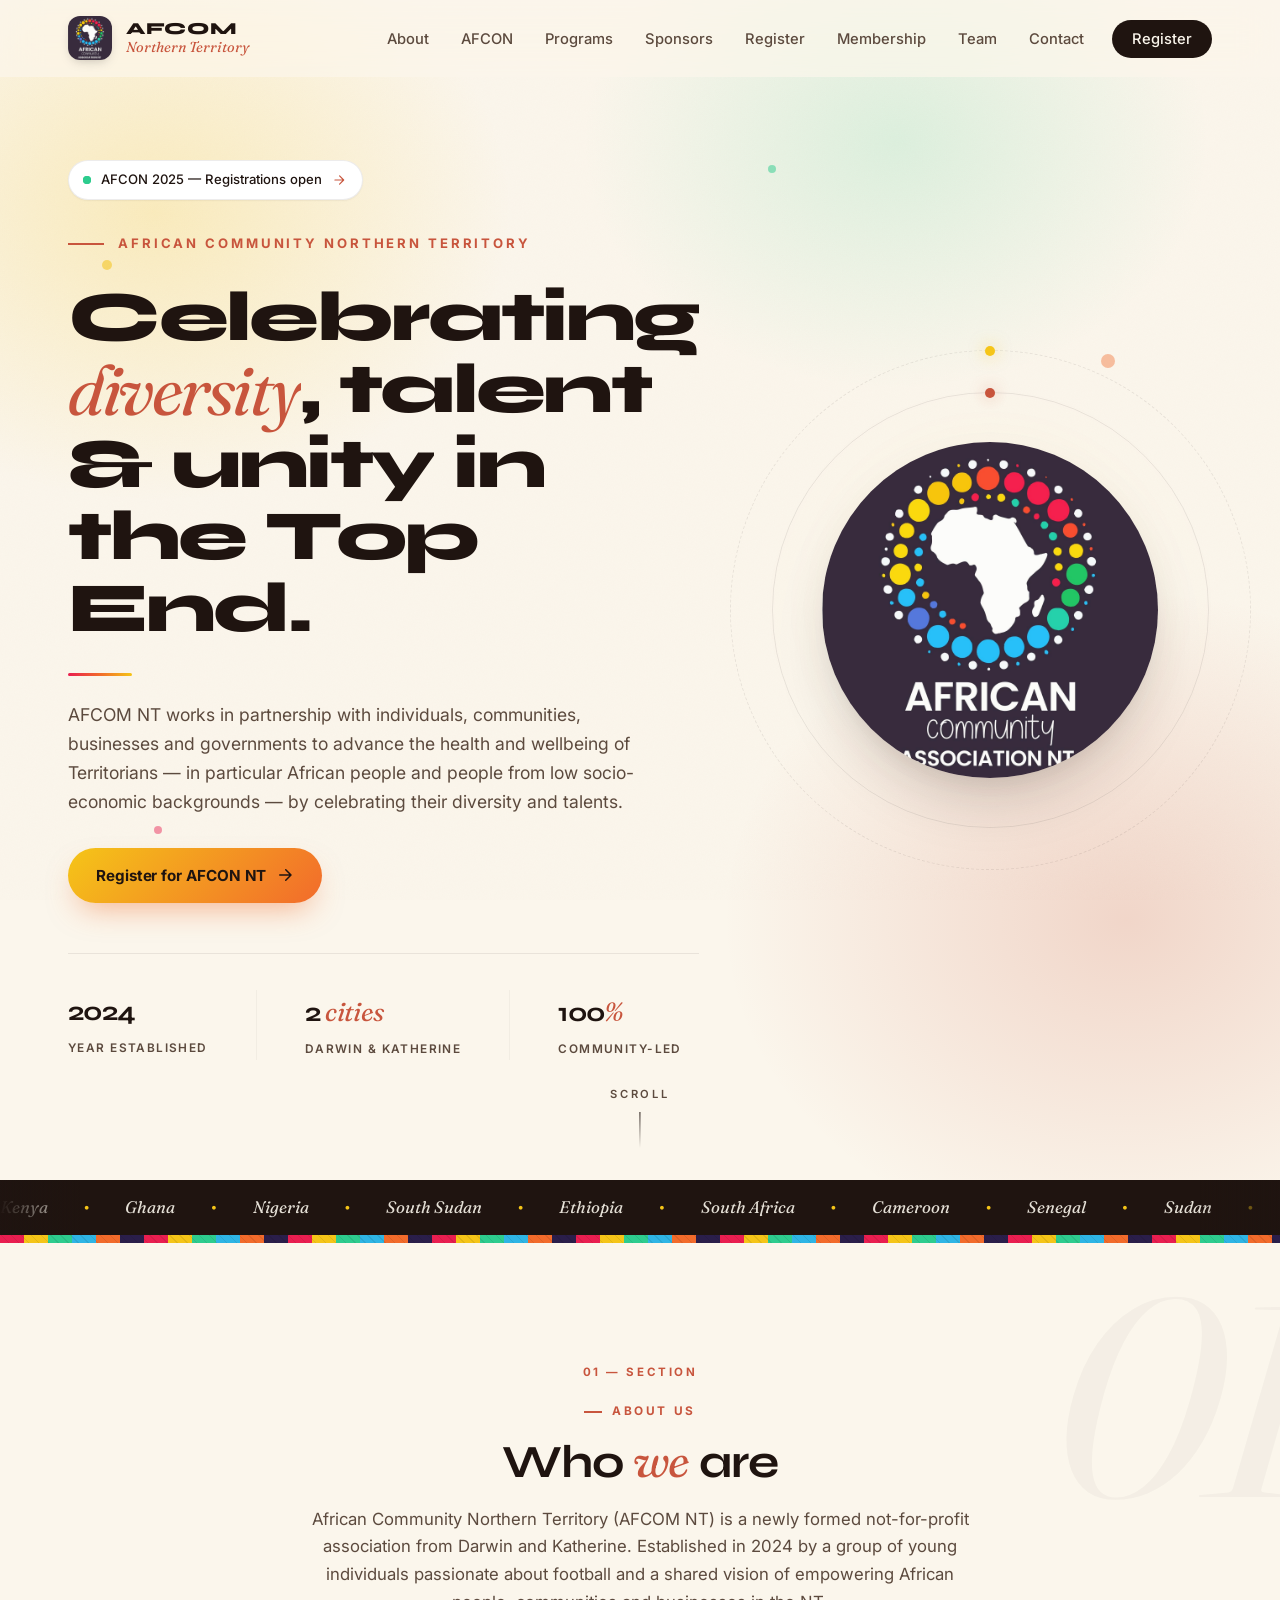
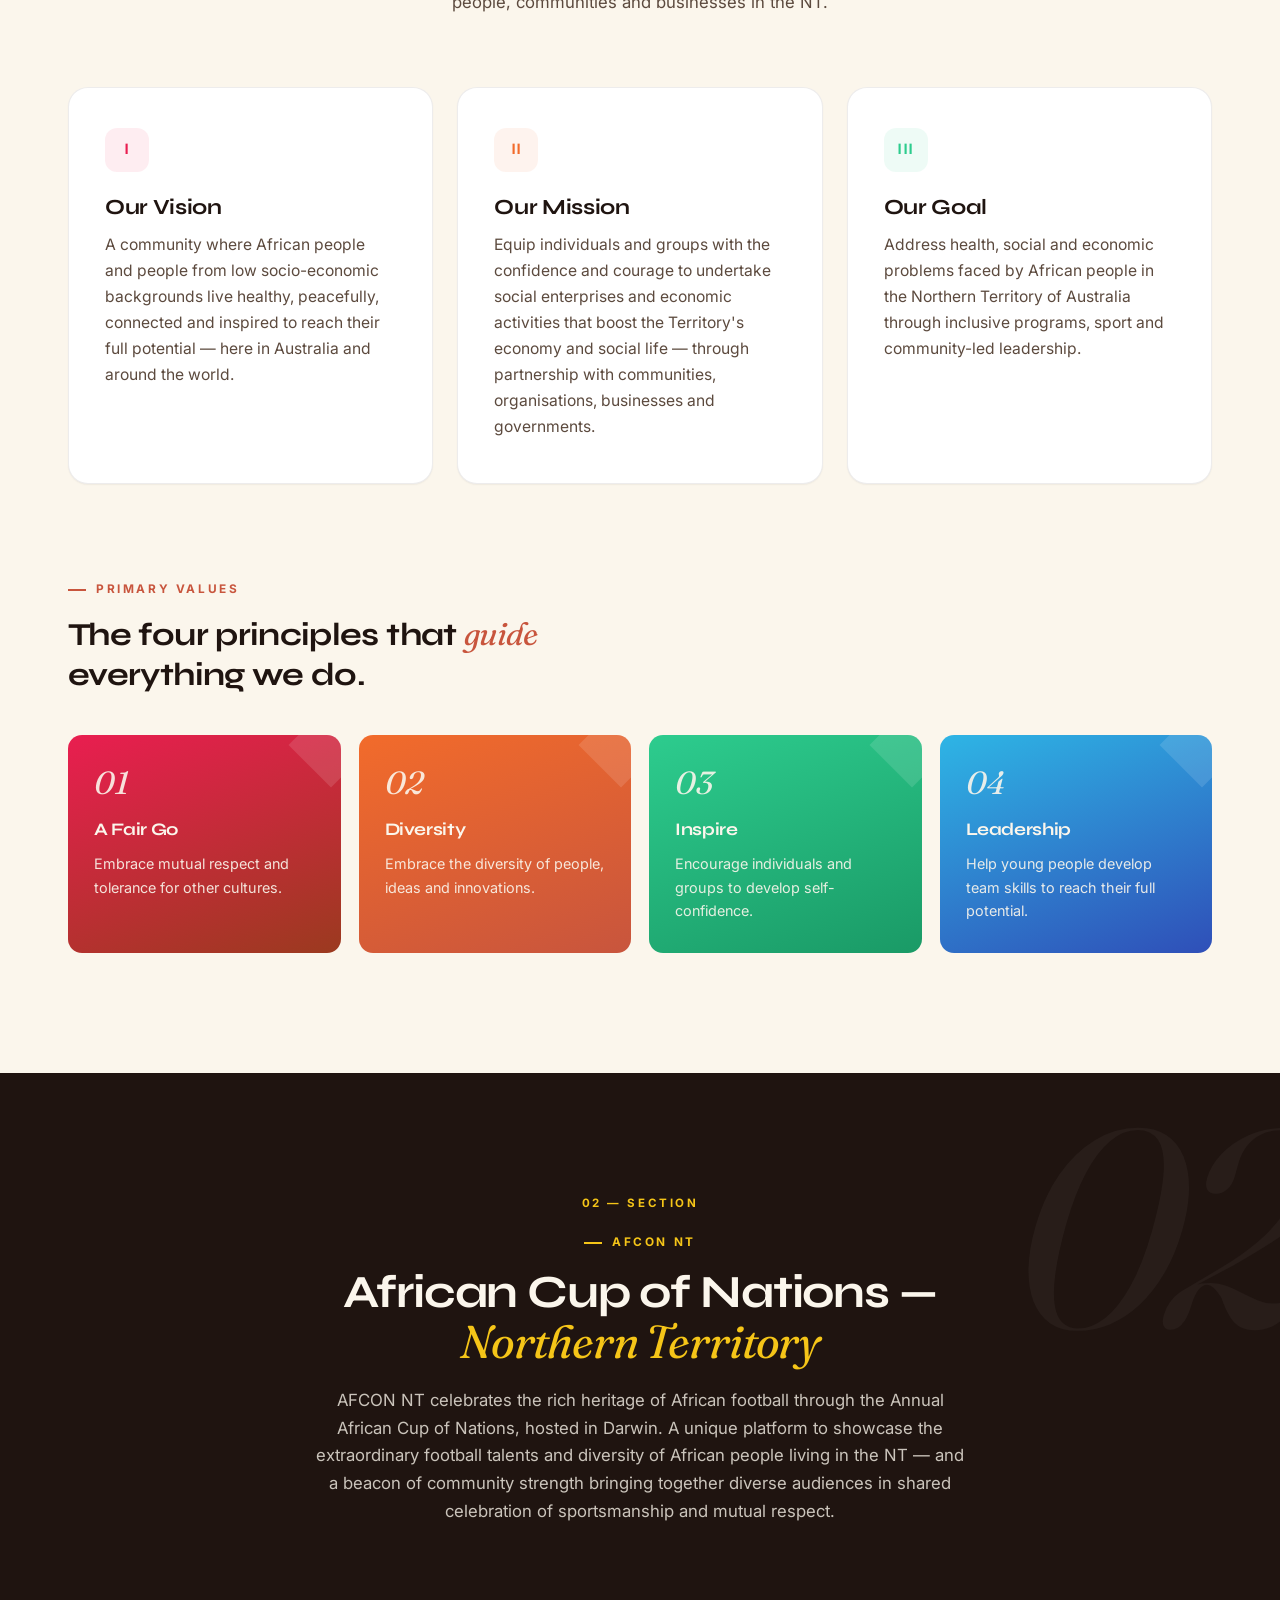
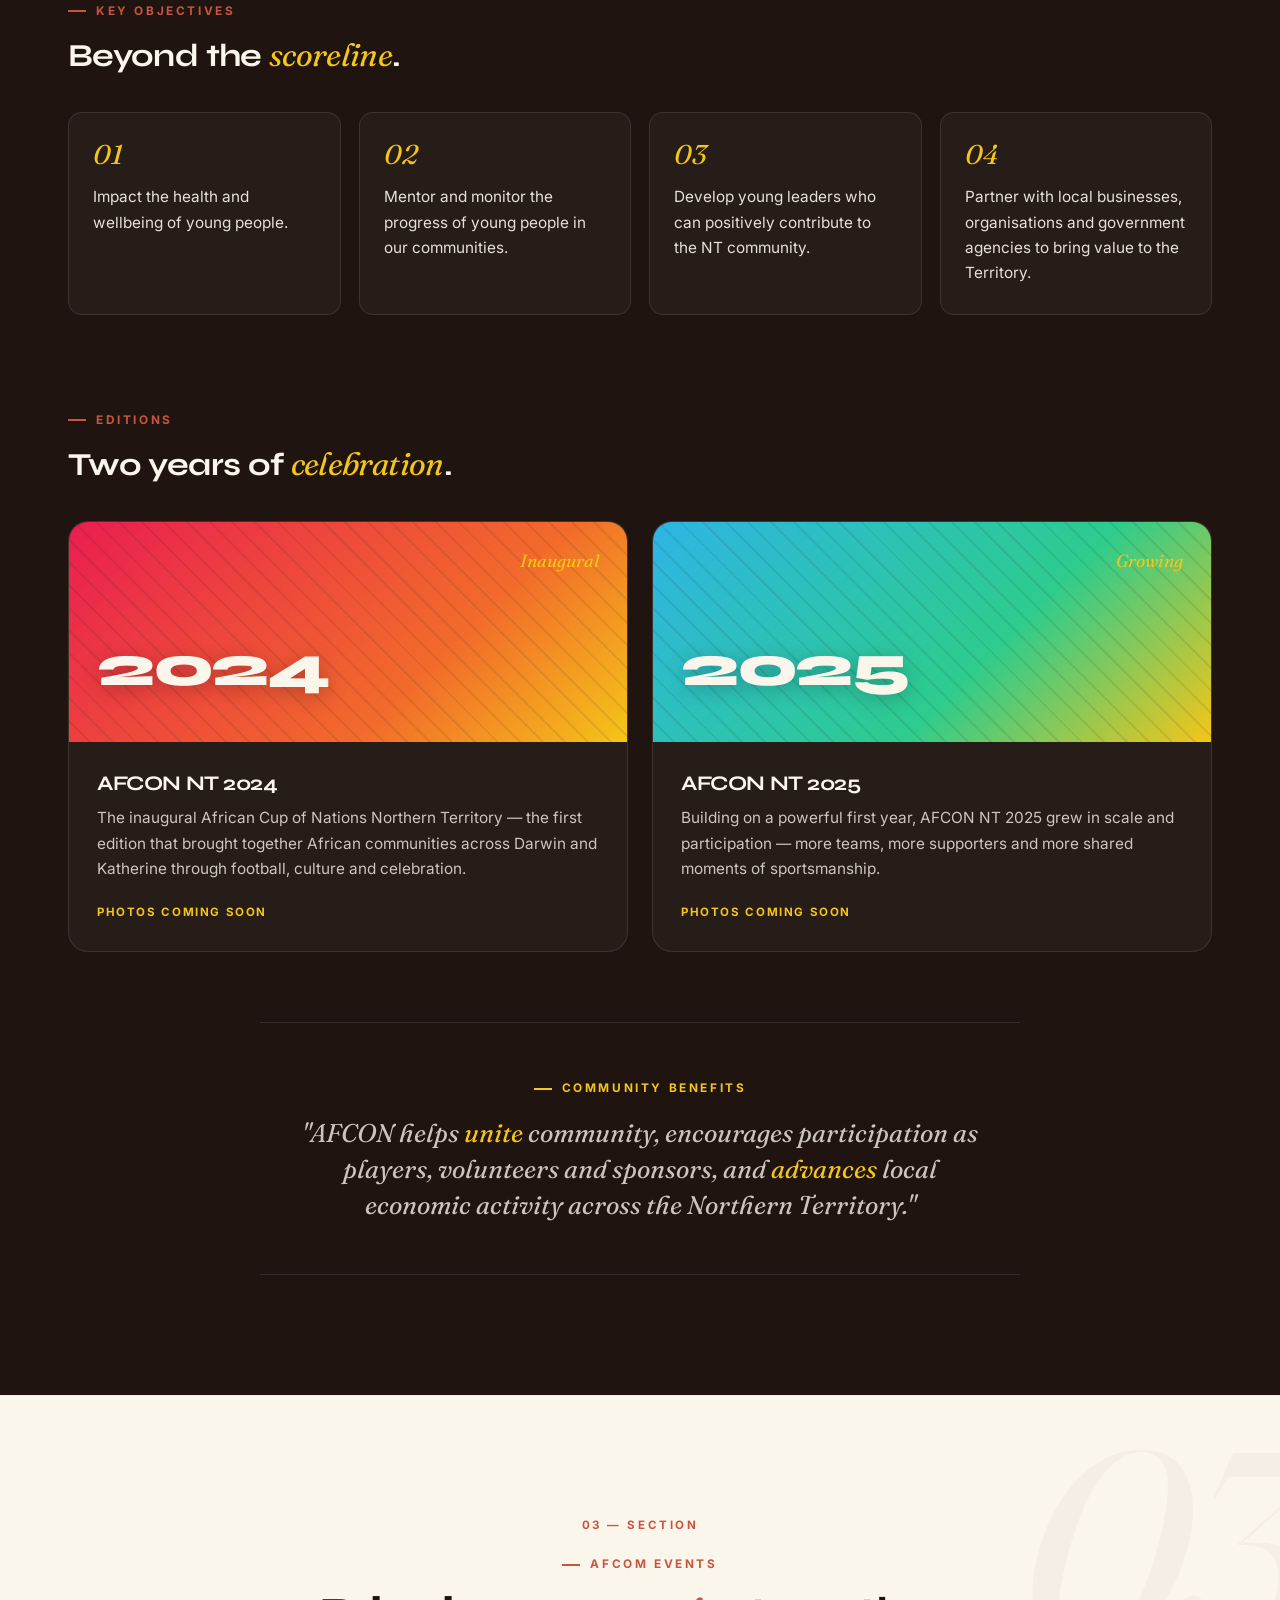
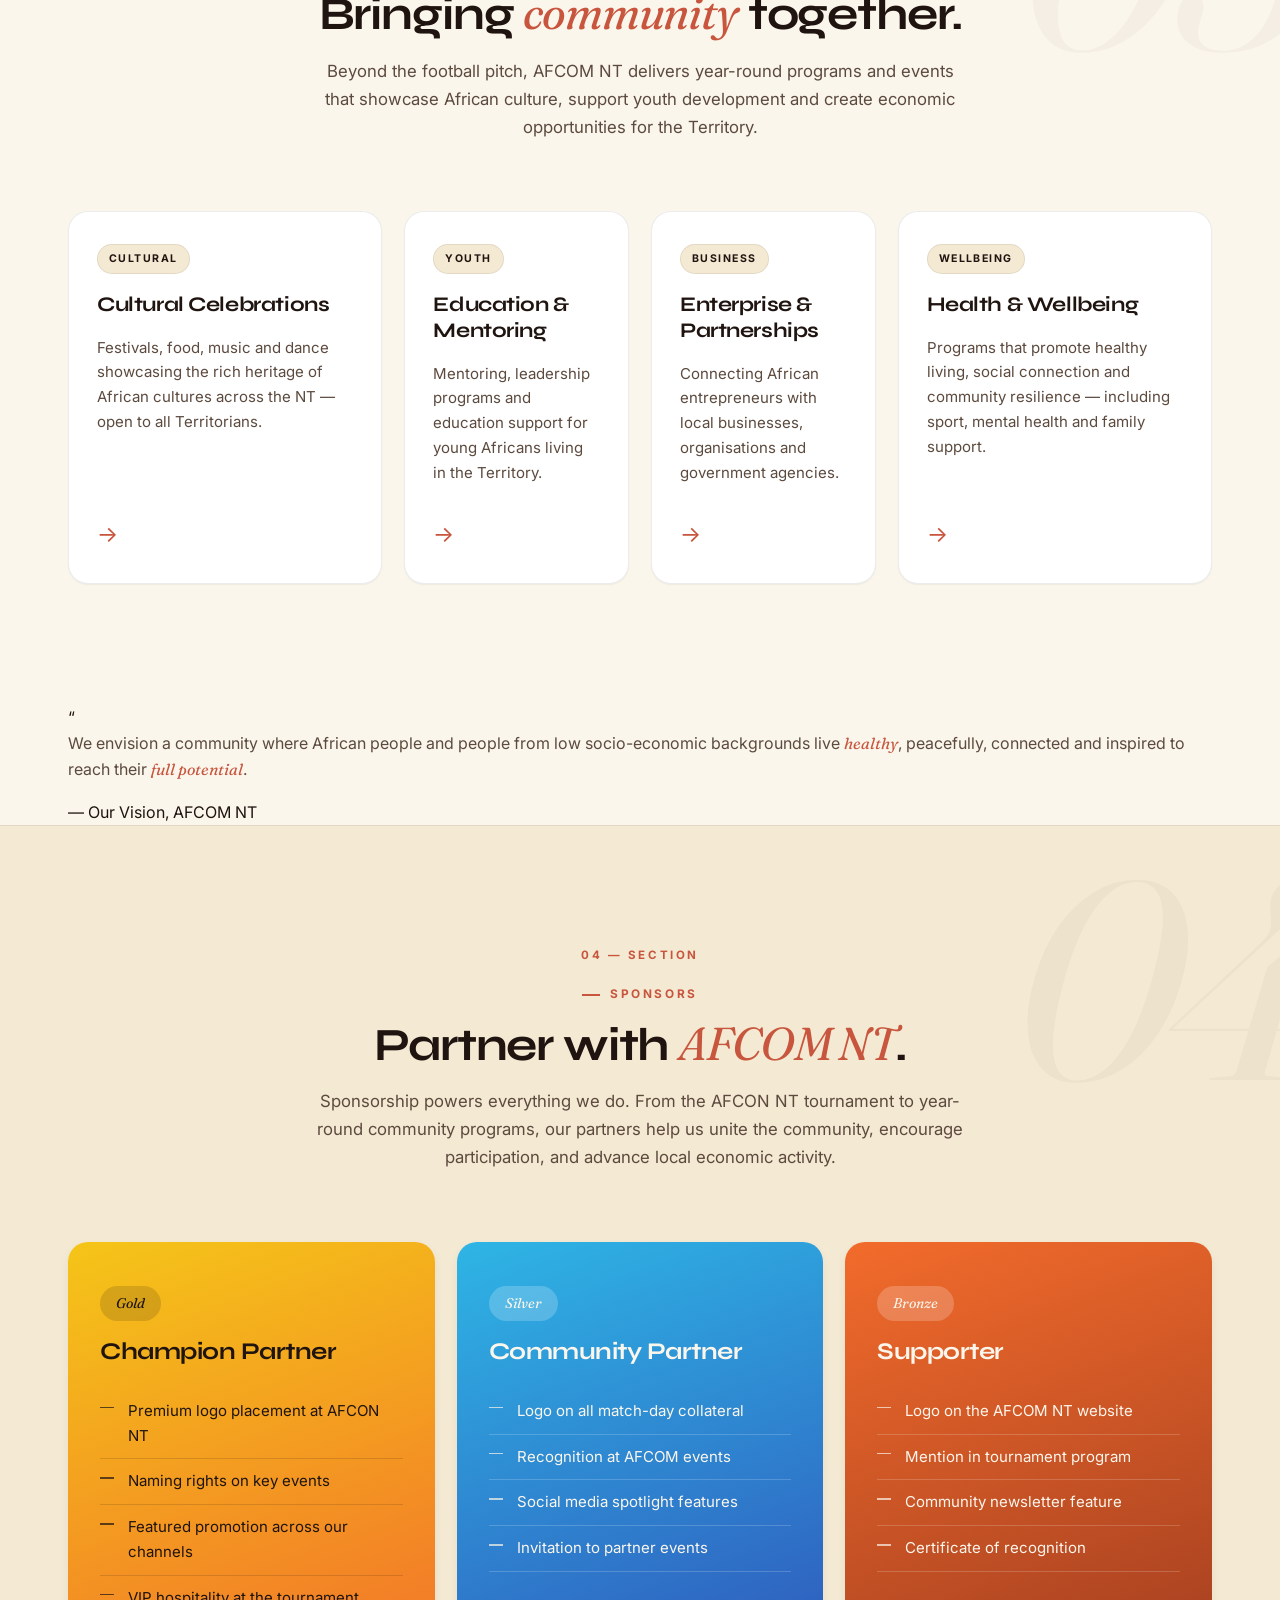
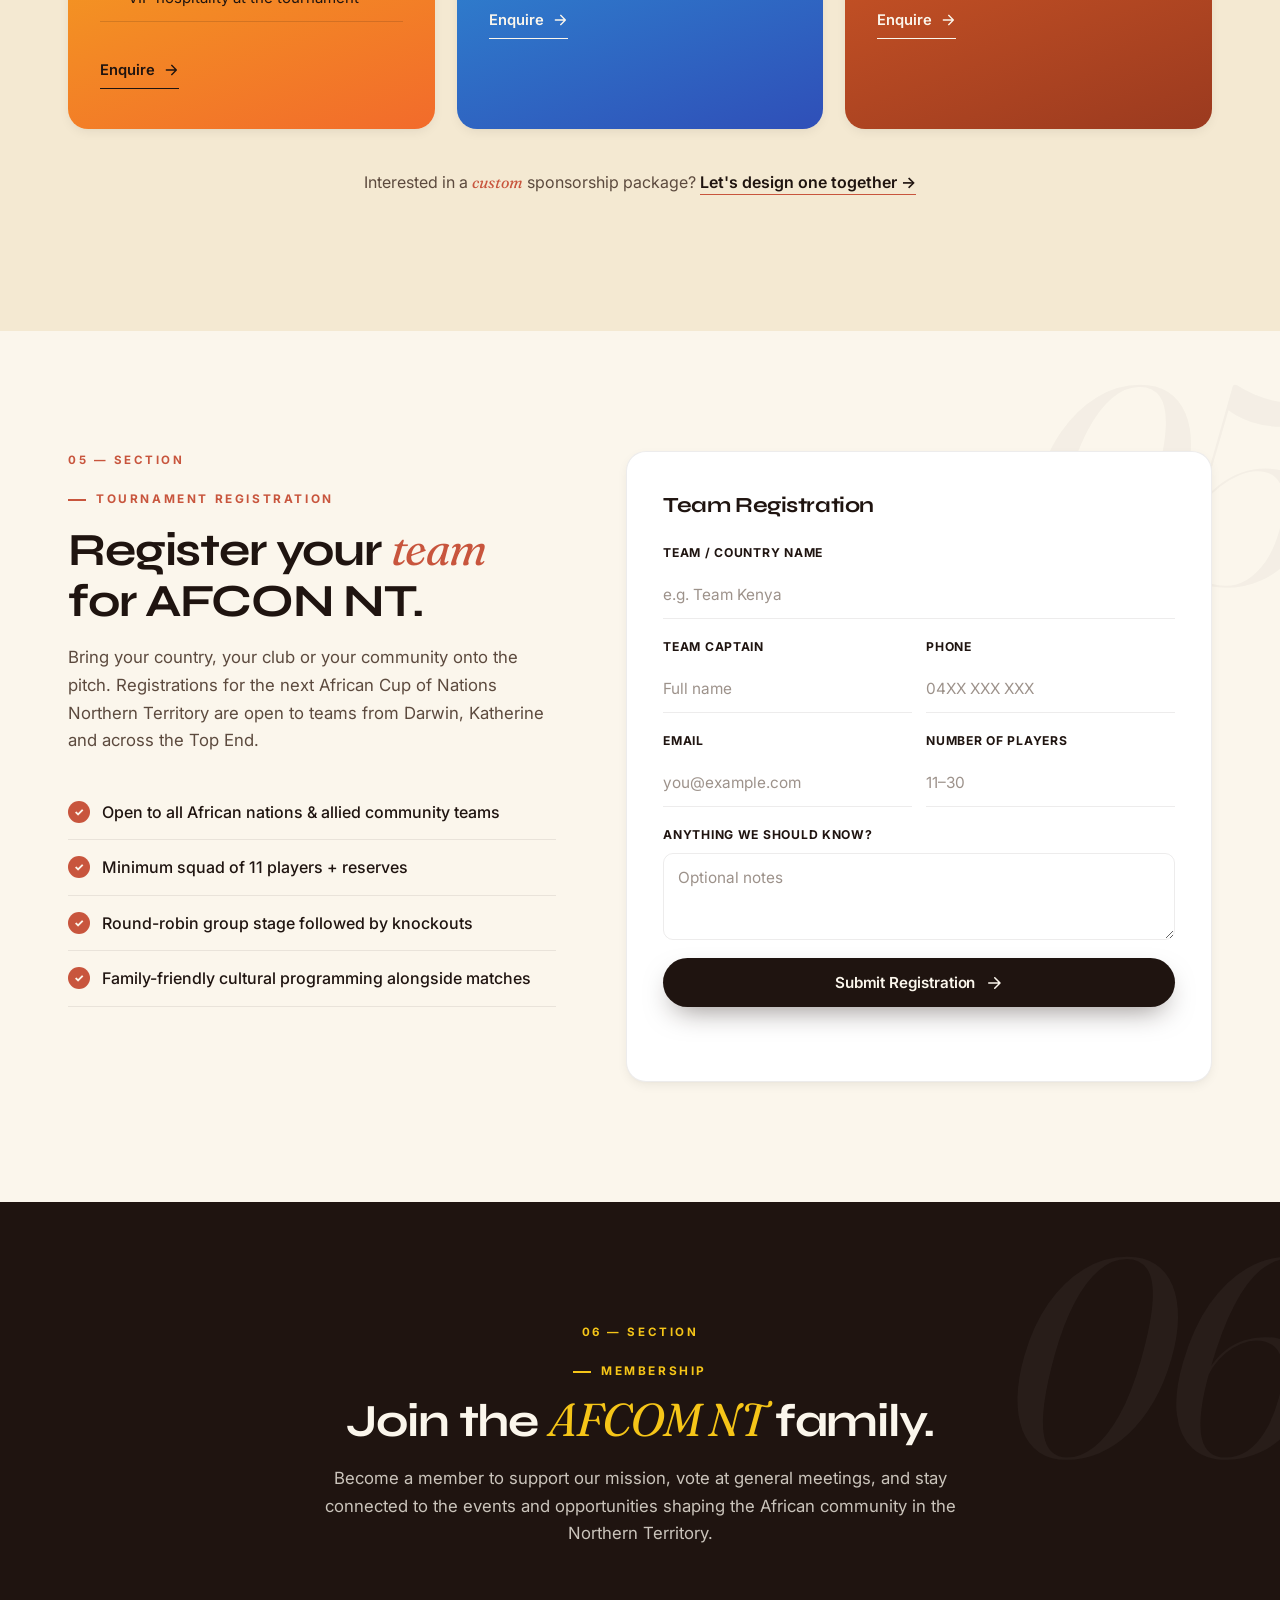
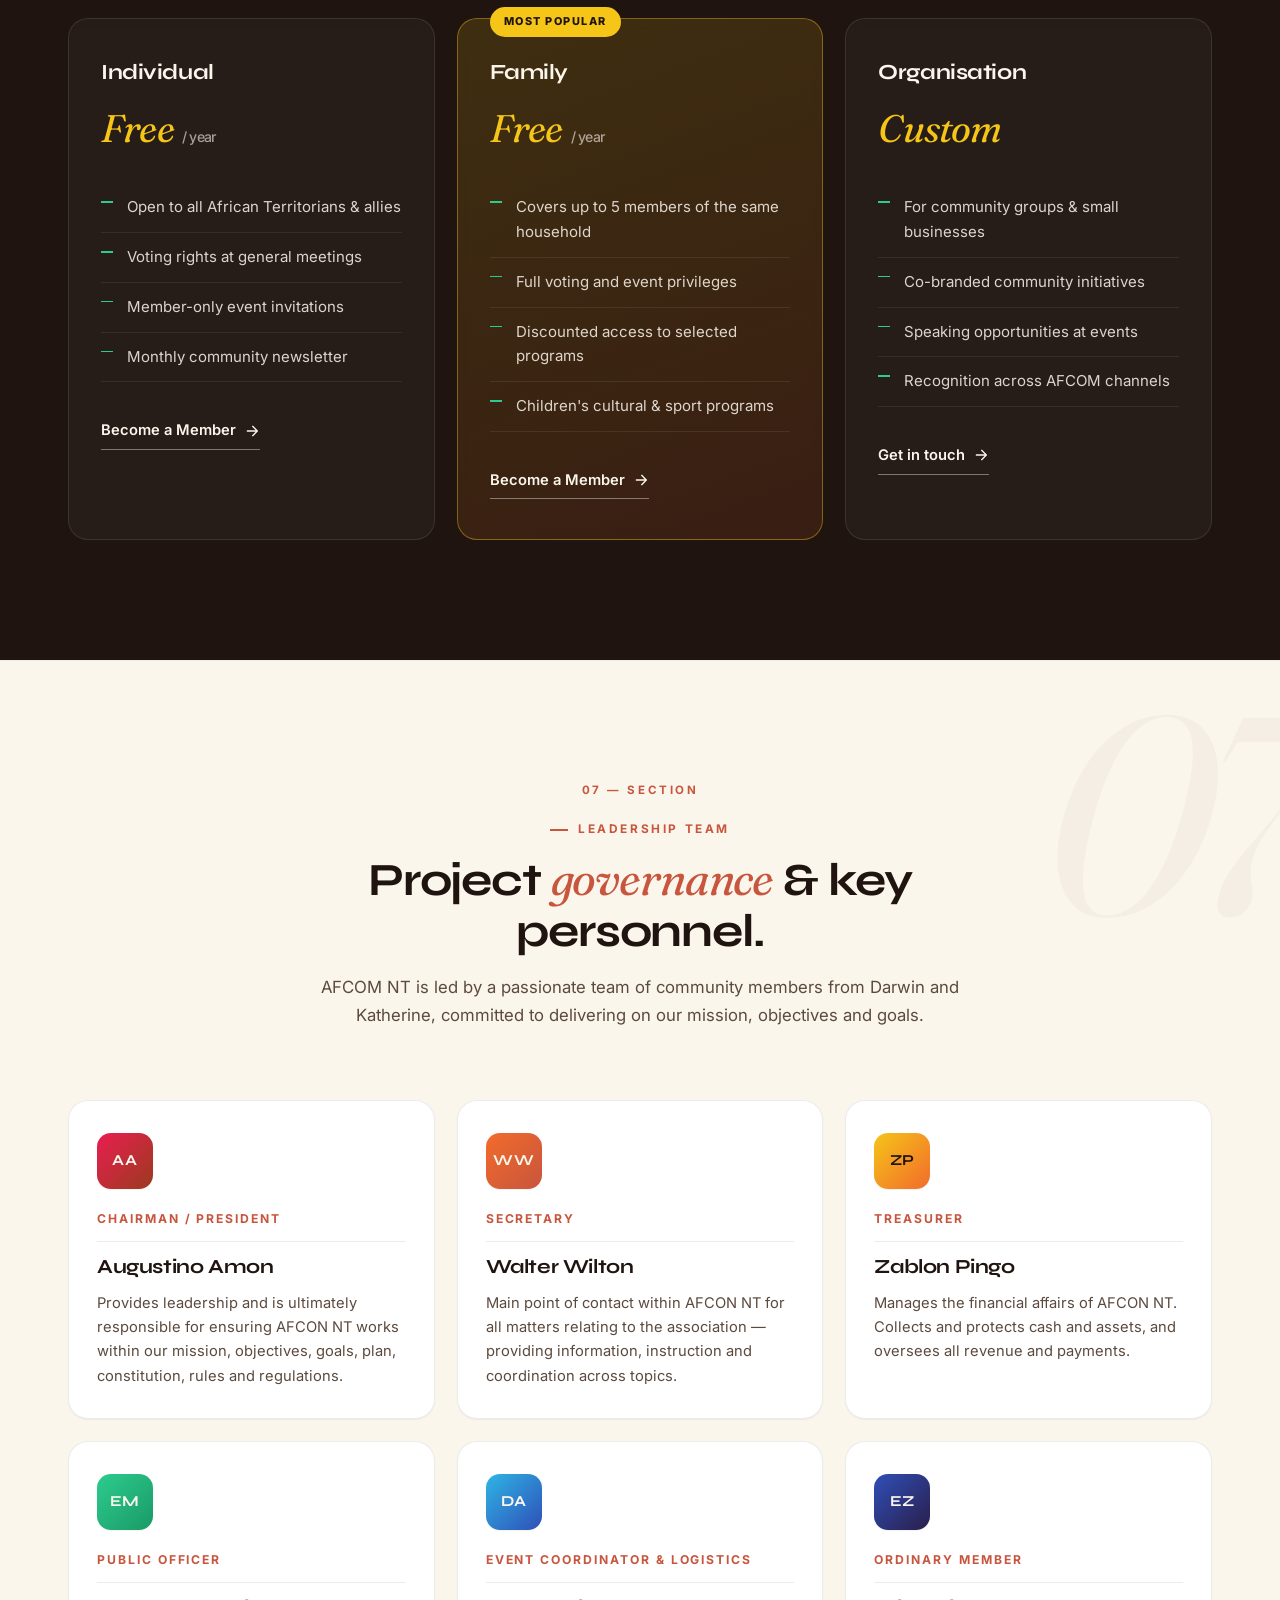
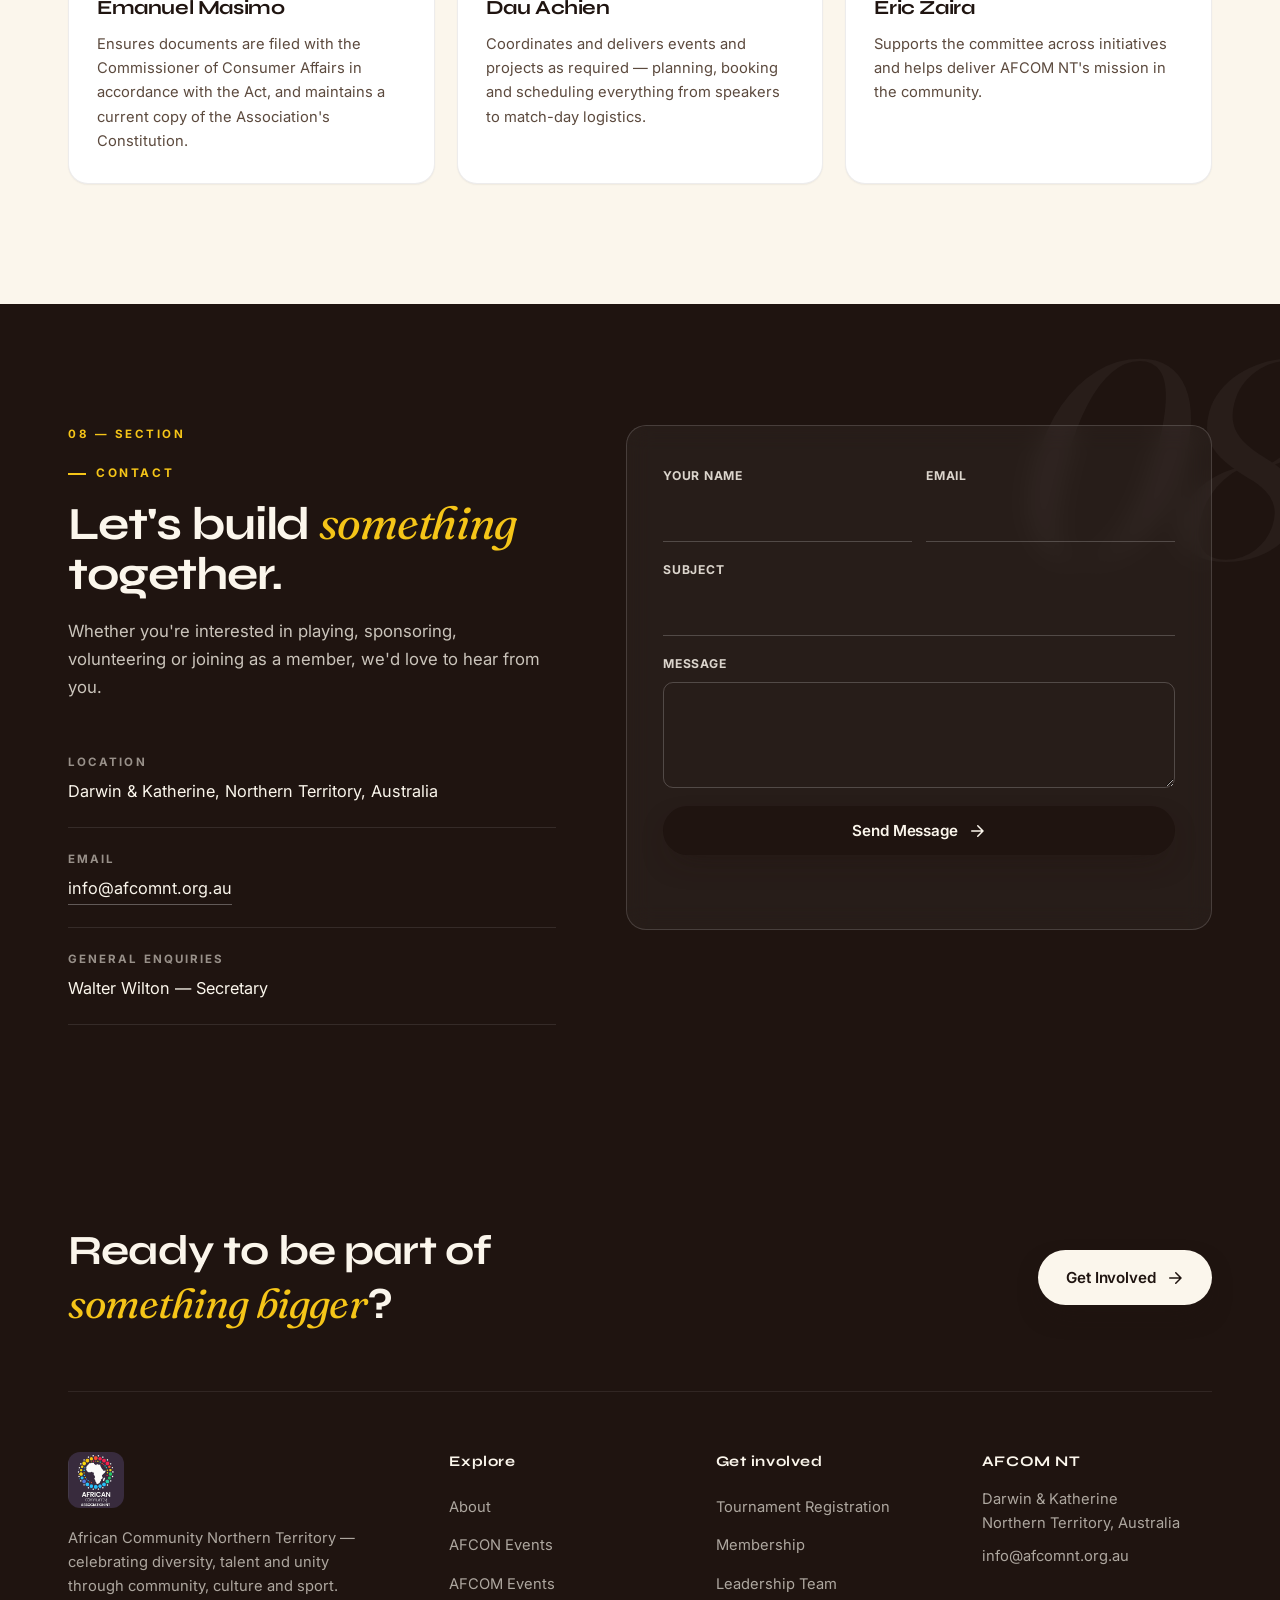
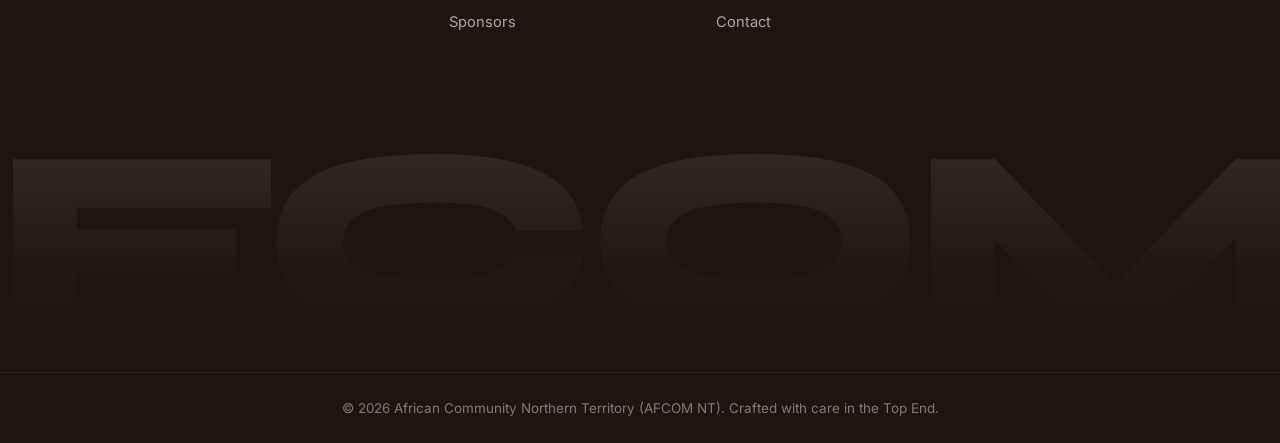
==== commit a86eba43: "Remove side-rail section navigator" ====
--- a/website/index.html
+++ b/website/index.html
@@ -26,20 +26,6 @@
 
   <!-- Scroll progress -->
   <div class="scroll-progress" id="scrollProgress" aria-hidden="true"></div>
-
-  <!-- Side rail navigator (desktop) -->
-  <aside class="side-rail" id="sideRail" aria-label="Section navigator">
-    <ol>
-      <li><a href="#about" data-section="about" data-cursor="hover"><span class="rail-num">01</span><span class="rail-label">About</span><span class="rail-tick"></span></a></li>
-      <li><a href="#afcon" data-section="afcon" data-cursor="hover"><span class="rail-num">02</span><span class="rail-label">AFCON</span><span class="rail-tick"></span></a></li>
-      <li><a href="#afcom-events" data-section="afcom-events" data-cursor="hover"><span class="rail-num">03</span><span class="rail-label">Programs</span><span class="rail-tick"></span></a></li>
-      <li><a href="#sponsors" data-section="sponsors" data-cursor="hover"><span class="rail-num">04</span><span class="rail-label">Sponsors</span><span class="rail-tick"></span></a></li>
-      <li><a href="#register" data-section="register" data-cursor="hover"><span class="rail-num">05</span><span class="rail-label">Register</span><span class="rail-tick"></span></a></li>
-      <li><a href="#membership" data-section="membership" data-cursor="hover"><span class="rail-num">06</span><span class="rail-label">Membership</span><span class="rail-tick"></span></a></li>
-      <li><a href="#leadership" data-section="leadership" data-cursor="hover"><span class="rail-num">07</span><span class="rail-label">Team</span><span class="rail-tick"></span></a></li>
-      <li><a href="#contact" data-section="contact" data-cursor="hover"><span class="rail-num">08</span><span class="rail-label">Contact</span><span class="rail-tick"></span></a></li>
-    </ol>
-  </aside>
 
   <!-- ============ NAVIGATION ============ -->
   <header class="site-header" id="siteHeader">
--- a/website/styles.css
+++ b/website/styles.css
@@ -22,8 +22,15 @@
   --clay: #9B3A1F;
   --ink: #1F1410;
   --ink-soft: #5C4A3E;
-  --line: rgba(31, 20, 16, 0.10);
-  --line-soft: rgba(31, 20, 16, 0.06);
+  --line: rgba(31, 20, 16, 0.08);
+  --line-soft: rgba(31, 20, 16, 0.04);
+  --line-strong: rgba(31, 20, 16, 0.14);
+
+  /* Elevation */
+  --shadow-sm: 0 1px 2px rgba(31, 20, 16, .04), 0 1px 1px rgba(31, 20, 16, .02);
+  --shadow-md: 0 4px 12px -2px rgba(31, 20, 16, .08), 0 2px 4px -2px rgba(31, 20, 16, .04);
+  --shadow-lg: 0 20px 40px -16px rgba(31, 20, 16, .15), 0 8px 16px -8px rgba(31, 20, 16, .06);
+  --shadow-xl: 0 32px 64px -20px rgba(31, 20, 16, .22), 0 12px 24px -12px rgba(31, 20, 16, .08);
 
   /* Type */
   --font-sans: "Inter", system-ui, -apple-system, "Segoe UI", Roboto, sans-serif;
@@ -35,8 +42,11 @@
   --ease-out: cubic-bezier(0.16, 1, 0.3, 1);
   --ease-in-out: cubic-bezier(0.76, 0, 0.24, 1);
 
+  /* Radii */
+  --radius-sm: 10px;
   --radius: 14px;
-  --radius-lg: 22px;
+  --radius-lg: 20px;
+  --radius-xl: 28px;
   --max: 1200px;
 }
 
@@ -82,11 +92,11 @@
   margin: 0 0 .5em;
   color: var(--ink);
 }
-h1 { font-size: clamp(2.4rem, 6vw, 4.6rem); letter-spacing: -0.03em; font-weight: 800; }
-h2 { font-size: clamp(1.9rem, 4vw, 3.1rem); letter-spacing: -0.025em; }
-h3 { font-size: clamp(1.25rem, 2vw, 1.55rem); }
-h4 { font-size: 1.05rem; }
-p { margin: 0 0 1em; color: var(--ink-soft); }
+h1 { font-size: clamp(2.4rem, 6vw, 4.4rem); letter-spacing: -0.035em; font-weight: 800; line-height: 1.04; }
+h2 { font-size: clamp(1.9rem, 3.6vw, 2.9rem); letter-spacing: -0.025em; line-height: 1.1; }
+h3 { font-size: clamp(1.2rem, 1.8vw, 1.45rem); line-height: 1.25; }
+h4 { font-size: 1.05rem; line-height: 1.3; }
+p { margin: 0 0 1em; color: var(--ink-soft); line-height: 1.65; }
 
 .serif {
   font-family: var(--font-serif);
@@ -134,35 +144,8 @@
 }
 @keyframes pulse { 0%,100% { transform: scale(1); } 50% { transform: scale(.92); } }
 
-/* ----------- Cursor & progress (desktop only) ----------- */
-.cursor, .cursor-dot { display: none; }
-@media (hover: hover) and (pointer: fine) {
-  .cursor {
-    position: fixed; left: 0; top: 0; pointer-events: none;
-    width: 32px; height: 32px;
-    border: 1.5px solid rgba(31, 20, 16, .5);
-    border-radius: 50%;
-    transform: translate(-50%, -50%);
-    transition: width .3s var(--ease-out), height .3s var(--ease-out), opacity .3s;
-    display: block;
-    z-index: 9999;
-    mix-blend-mode: difference;
-  }
-  .cursor.hover {
-    width: 60px; height: 60px;
-    background: rgba(200, 85, 61, .12);
-    border-color: var(--terra);
-  }
-  .cursor-dot {
-    position: fixed; left: 0; top: 0; pointer-events: none;
-    width: 6px; height: 6px;
-    background: var(--terra);
-    border-radius: 50%;
-    transform: translate(-50%, -50%);
-    z-index: 9999;
-    display: block;
-  }
-}
+/* ----------- Cursor: native (custom cursor disabled) ----------- */
+.cursor, .cursor-dot { display: none !important; }
 
 .scroll-progress {
   position: fixed; top: 0; left: 0; height: 3px; width: 0;
@@ -240,15 +223,17 @@
 /* ----------- Header ----------- */
 .site-header {
   position: fixed; top: 0; left: 0; right: 0; z-index: 100;
-  padding: 18px 0;
-  transition: background .35s var(--ease-out), backdrop-filter .35s var(--ease-out), padding .3s var(--ease-out), box-shadow .3s var(--ease-out);
+  padding: 16px 0;
+  background: rgba(251, 246, 236, .72);
+  backdrop-filter: blur(18px) saturate(140%);
+  -webkit-backdrop-filter: blur(18px) saturate(140%);
+  border-bottom: 1px solid transparent;
+  transition: padding .3s var(--ease-out), background .35s var(--ease-out), border-color .3s var(--ease-out);
 }
 .site-header.scrolled {
-  background: rgba(251, 246, 236, .85);
-  backdrop-filter: blur(16px) saturate(140%);
-  -webkit-backdrop-filter: blur(16px) saturate(140%);
+  background: rgba(251, 246, 236, .92);
   padding: 12px 0;
-  box-shadow: 0 1px 0 var(--line-soft);
+  border-bottom-color: var(--line);
 }
 .nav-wrap { display: flex; align-items: center; justify-content: space-between; gap: 16px; }
 .brand { display: flex; align-items: center; gap: 14px; color: var(--ink); }
@@ -316,10 +301,10 @@
   transition: transform 1.2s var(--ease-out);
   will-change: transform;
 }
-.dot.d1 { width: 16px; height: 16px; background: var(--yellow); top: 22%; left: 8%; opacity: .75; }
-.dot.d3 { width: 22px; height: 22px; background: var(--orange); top: 30%; left: 86%; opacity: .65; }
-.dot.d5 { width: 12px; height: 12px; background: var(--green); top: 14%; left: 60%; opacity: .7; }
-.dot.d6 { width: 10px; height: 10px; background: var(--red); top: 70%; left: 12%; opacity: .7; }
+.dot.d1 { width: 10px; height: 10px; background: var(--yellow); top: 22%; left: 8%; opacity: .55; }
+.dot.d3 { width: 14px; height: 14px; background: var(--orange); top: 30%; left: 86%; opacity: .4; }
+.dot.d5 { width: 8px; height: 8px; background: var(--green); top: 14%; left: 60%; opacity: .5; }
+.dot.d6 { width: 8px; height: 8px; background: var(--red); top: 70%; left: 12%; opacity: .45; }
 
 .hero-grid {
   display: grid; grid-template-columns: 1.2fr 1fr; gap: 70px; align-items: center;
@@ -340,17 +325,21 @@
 
 .live-badge {
   display: inline-flex; align-items: center; gap: 10px;
-  padding: 8px 18px;
-  background: var(--paper);
-  border: 1.5px solid var(--ink);
+  padding: 8px 16px 8px 14px;
+  background: #ffffff;
+  border: 1px solid var(--line);
   border-radius: 999px;
-  font-size: .82rem; font-weight: 600;
+  font-size: .82rem; font-weight: 500;
   color: var(--ink);
   margin-bottom: 26px;
-  box-shadow: 4px 4px 0 var(--ink);
-  transition: transform .3s var(--ease-out), box-shadow .3s var(--ease-out);
-}
-.live-badge:hover { transform: translate(-2px, -2px); box-shadow: 6px 6px 0 var(--ink); }
+  box-shadow: var(--shadow-sm);
+  transition: transform .3s var(--ease-out), box-shadow .3s var(--ease-out), border-color .3s var(--ease-out);
+}
+.live-badge:hover {
+  transform: translateY(-1px);
+  box-shadow: var(--shadow-md);
+  border-color: var(--line-strong);
+}
 .live-dot {
   width: 8px; height: 8px; border-radius: 50%;
   background: var(--green); position: relative;
@@ -399,20 +388,25 @@
 .hero-cta { display: flex; gap: 14px; margin: 32px 0 50px; flex-wrap: wrap; }
 
 .hero-stats {
-  display: flex; gap: 50px; flex-wrap: wrap;
-  padding-top: 32px;
+  display: flex; gap: 48px; flex-wrap: wrap;
+  padding-top: 36px;
   border-top: 1px solid var(--line);
 }
-.hero-stats li { display: flex; flex-direction: column; gap: 4px; }
+.hero-stats li {
+  display: flex; flex-direction: column; gap: 6px;
+  padding-right: 48px;
+  border-right: 1px solid var(--line-soft);
+}
+.hero-stats li:last-child { border-right: none; padding-right: 0; }
 .stat-num {
   font-family: var(--font-display);
-  font-size: 1.6rem; font-weight: 700;
-  letter-spacing: -0.02em;
+  font-size: 1.65rem; font-weight: 700;
+  letter-spacing: -0.025em;
   color: var(--ink);
 }
 .stat-num .serif, .stat-num em.serif { color: var(--terra); font-weight: 400; }
 .stat-label {
-  font-size: .76rem; color: var(--ink-soft);
+  font-size: .74rem; color: var(--ink-soft);
   letter-spacing: .12em; text-transform: uppercase;
   font-weight: 600;
 }
@@ -426,40 +420,40 @@
   display: flex; align-items: center; justify-content: center;
 }
 .logo-orbit {
-  position: absolute; inset: -4%;
+  position: absolute; inset: -2%;
   border-radius: 50%;
-  background:
-    conic-gradient(
-      from 0deg,
-      var(--red) 0 60deg,
-      var(--orange) 60deg 120deg,
-      var(--yellow) 120deg 180deg,
-      var(--green) 180deg 240deg,
-      var(--blue) 240deg 300deg,
-      var(--purple-deep) 300deg 360deg);
-  mask: radial-gradient(circle, transparent 73%, #000 73%, #000 78%, transparent 78%);
-  -webkit-mask: radial-gradient(circle, transparent 73%, #000 73%, #000 78%, transparent 78%);
-  animation: spin 40s linear infinite;
+  border: 1px solid var(--line);
+  animation: spin 60s linear infinite;
+}
+.logo-orbit::before {
+  content: ""; position: absolute; top: 0; left: 50%;
+  width: 10px; height: 10px;
+  background: var(--terra);
+  border-radius: 50%;
+  transform: translate(-50%, -50%);
+  box-shadow: 0 0 16px rgba(200, 85, 61, .4);
 }
 .logo-orbit-2 {
-  inset: -16%;
-  background: none;
+  inset: -12%;
   border: 1px dashed var(--line);
-  animation: spin 80s linear infinite reverse;
-  mask: none; -webkit-mask: none;
+  animation: spin 90s linear infinite reverse;
+}
+.logo-orbit-2::before {
+  background: var(--yellow);
+  box-shadow: 0 0 16px rgba(245, 197, 24, .5);
 }
 .logo-glow {
-  position: absolute; inset: 10%;
+  position: absolute; inset: 8%;
   border-radius: 50%;
-  background: radial-gradient(circle, rgba(245, 197, 24, .35), transparent 70%);
-  filter: blur(30px);
+  background: radial-gradient(circle, rgba(245, 197, 24, .2), transparent 70%);
+  filter: blur(40px);
 }
 .logo-img {
   position: relative;
-  width: 78%; aspect-ratio: 1;
+  width: 80%; aspect-ratio: 1;
   border-radius: 50%;
   object-fit: cover;
-  box-shadow: 0 24px 60px -20px rgba(31, 20, 16, .35);
+  box-shadow: var(--shadow-xl);
   z-index: 1;
 }
 @keyframes spin { to { transform: rotate(360deg); } }
@@ -517,13 +511,20 @@
 
 /* ----------- Section base ----------- */
 .section {
-  padding: 110px 0;
-  position: relative;
-}
-.section-tinted { background: var(--cream); }
+  padding: 120px 0;
+  position: relative;
+}
+.section + .section { border-top: 1px solid var(--line-soft); }
+.section-tinted {
+  background: var(--cream);
+  border-top: 1px solid var(--line);
+}
+.section-tinted + .section,
+.section + .section-tinted { border-top: none; }
 .section-dark {
   background: var(--ink);
   color: var(--paper);
+  border-top: none;
 }
 .section-dark h2, .section-dark h3, .section-dark h4 { color: var(--paper); }
 .section-dark p { color: rgba(251, 246, 236, .78); }
@@ -534,12 +535,15 @@
 }
 .section-head-left { text-align: left; margin-left: 0; margin-right: 0; }
 .section-head[data-num]::before {
-  content: attr(data-num);
+  content: attr(data-num) " — Section";
   display: block;
-  font-family: var(--font-serif);
-  font-style: italic;
-  font-size: .9rem; color: var(--terra);
-  margin-bottom: 12px;
+  font-family: var(--font-sans);
+  font-size: .72rem;
+  font-weight: 700;
+  color: var(--terra);
+  letter-spacing: .22em;
+  text-transform: uppercase;
+  margin-bottom: 14px;
 }
 .section-head h2 { margin-bottom: 18px; }
 .section-head p { font-size: 1.05rem; max-width: 60ch; margin: 0 auto; }
@@ -585,40 +589,50 @@
 /* ----------- Vision / Mission / Goal ----------- */
 .vmv-grid {
   display: grid; grid-template-columns: repeat(3, 1fr); gap: 24px;
-  margin-bottom: 100px;
+  margin-bottom: 90px;
 }
 .vmv-card {
   position: relative;
-  background: var(--paper);
-  border: 1.5px solid var(--ink);
+  background: #ffffff;
+  border: 1px solid var(--line);
   border-radius: var(--radius-lg);
-  padding: 44px 36px 48px;
-  transition: transform .4s var(--ease-out), box-shadow .4s var(--ease-out);
-  box-shadow: 6px 6px 0 var(--ink);
+  padding: 40px 36px 44px;
+  transition: transform .35s var(--ease-out), box-shadow .35s var(--ease-out), border-color .35s var(--ease-out);
+  box-shadow: var(--shadow-sm);
+  overflow: hidden;
 }
 .vmv-card:hover {
-  transform: translate(-3px, -3px);
-  box-shadow: 9px 9px 0 var(--ink);
+  transform: translateY(-4px);
+  box-shadow: var(--shadow-lg);
+  border-color: var(--line-strong);
 }
 .vmv-roman {
-  font-family: var(--font-serif);
-  font-style: italic;
-  font-size: 3rem; line-height: 1;
+  display: inline-flex; align-items: center; justify-content: center;
+  width: 44px; height: 44px;
+  border-radius: 12px;
+  background: rgba(233, 30, 80, .08);
   color: var(--red);
-  display: block;
-  margin-bottom: 24px;
-}
-.vmv-mission .vmv-roman { color: var(--orange); }
-.vmv-goal .vmv-roman { color: var(--green); }
-.vmv-card h3 { font-size: 1.4rem; margin-bottom: 14px; }
-.vmv-card p { font-size: .98rem; margin: 0; }
+  font-family: var(--font-display);
+  font-weight: 700;
+  font-size: 1rem;
+  font-style: normal;
+  letter-spacing: .04em;
+  margin-bottom: 22px;
+}
+.vmv-mission .vmv-roman { background: rgba(242, 107, 43, .08); color: var(--orange); }
+.vmv-goal .vmv-roman { background: rgba(46, 204, 142, .08); color: var(--green); }
+.vmv-card h3 { font-size: 1.35rem; margin-bottom: 12px; letter-spacing: -0.015em; }
+.vmv-card p { font-size: .98rem; margin: 0; line-height: 1.65; }
 .vmv-line {
   position: absolute; bottom: 0; left: 0; right: 0;
-  height: 6px; border-radius: 0 0 var(--radius-lg) var(--radius-lg);
+  height: 3px;
   background: var(--red);
+  transform: scaleX(0); transform-origin: left;
+  transition: transform .5s var(--ease-out);
 }
 .vmv-mission .vmv-line { background: var(--orange); }
 .vmv-goal .vmv-line { background: var(--green); }
+.vmv-card:hover .vmv-line { transform: scaleX(1); }
 
 /* Values */
 .values-head { max-width: 600px; margin-bottom: 40px; }
@@ -672,16 +686,16 @@
 }
 .obj-card {
   position: relative;
-  background: rgba(255, 255, 255, .05);
-  border: 1px solid rgba(255, 255, 255, .12);
+  background: rgba(255, 255, 255, .035);
+  border: 1px solid rgba(255, 255, 255, .1);
   border-radius: var(--radius);
-  padding: 30px 24px;
-  transition: background .3s var(--ease-out), border-color .3s var(--ease-out), transform .4s var(--ease-out);
+  padding: 28px 24px;
+  transition: background .3s var(--ease-out), border-color .3s var(--ease-out), transform .35s var(--ease-out);
 }
 .obj-card:hover {
-  background: rgba(255, 255, 255, .08);
-  border-color: rgba(255, 255, 255, .25);
-  transform: translateY(-4px);
+  background: rgba(255, 255, 255, .06);
+  border-color: rgba(255, 255, 255, .2);
+  transform: translateY(-3px);
 }
 .obj-num {
   display: block;
@@ -700,15 +714,15 @@
   display: grid; grid-template-columns: repeat(2, 1fr); gap: 24px;
 }
 .event-card {
-  background: rgba(255, 255, 255, .05);
-  border: 1px solid rgba(255, 255, 255, .12);
+  background: rgba(255, 255, 255, .035);
+  border: 1px solid rgba(255, 255, 255, .1);
   border-radius: var(--radius-lg);
   overflow: hidden;
-  transition: transform .4s var(--ease-out), border-color .3s var(--ease-out);
+  transition: transform .35s var(--ease-out), border-color .3s var(--ease-out);
 }
 .event-card:hover {
-  transform: translateY(-6px);
-  border-color: rgba(255, 255, 255, .22);
+  transform: translateY(-4px);
+  border-color: rgba(255, 255, 255, .2);
 }
 .event-media {
   position: relative;
@@ -775,24 +789,26 @@
 }
 .afcom-card {
   position: relative;
-  background: var(--paper);
-  border: 1.5px solid var(--ink);
+  background: #ffffff;
+  border: 1px solid var(--line);
   border-radius: var(--radius-lg);
-  padding: 36px 28px 32px;
+  padding: 32px 28px 30px;
   display: flex; flex-direction: column; gap: 12px;
-  min-height: 260px;
-  box-shadow: 5px 5px 0 var(--ink);
-  transition: transform .4s var(--ease-out), box-shadow .4s var(--ease-out);
+  min-height: 240px;
+  box-shadow: var(--shadow-sm);
+  transition: transform .35s var(--ease-out), box-shadow .35s var(--ease-out), border-color .35s var(--ease-out);
 }
 .afcom-card:hover {
-  transform: translate(-3px, -3px);
-  box-shadow: 8px 8px 0 var(--ink);
+  transform: translateY(-4px);
+  box-shadow: var(--shadow-lg);
+  border-color: var(--line-strong);
 }
 .afcom-tag {
   align-self: flex-start;
-  font-size: .68rem; font-weight: 700;
-  padding: 4px 12px; border-radius: 999px;
-  background: var(--ink); color: var(--paper);
+  font-size: .66rem; font-weight: 700;
+  padding: 5px 11px; border-radius: 999px;
+  background: var(--cream); color: var(--ink);
+  border: 1px solid var(--line);
   letter-spacing: .14em; text-transform: uppercase;
 }
 .afcom-card h3 { font-size: 1.3rem; margin: 6px 0 6px; }
@@ -816,9 +832,13 @@
   padding: 44px 32px 40px;
   color: var(--paper);
   overflow: hidden;
-  transition: transform .4s var(--ease-out);
-}
-.tier-card:hover { transform: translateY(-6px); }
+  transition: transform .35s var(--ease-out), box-shadow .35s var(--ease-out);
+  box-shadow: var(--shadow-md);
+}
+.tier-card:hover {
+  transform: translateY(-4px);
+  box-shadow: var(--shadow-xl);
+}
 .tier-gold { background: linear-gradient(160deg, var(--yellow) 0%, var(--orange) 100%); color: var(--ink); }
 .tier-silver { background: linear-gradient(160deg, var(--blue) 0%, var(--blue-deep) 100%); }
 .tier-bronze { background: linear-gradient(160deg, var(--orange) 0%, var(--clay) 100%); }
@@ -871,11 +891,11 @@
   margin-top: 2px;
 }
 .reg-form, .contact-form {
-  background: var(--paper);
+  background: #ffffff;
   padding: 40px 36px;
   border-radius: var(--radius-lg);
-  border: 1.5px solid var(--ink);
-  box-shadow: 6px 6px 0 var(--ink);
+  border: 1px solid var(--line);
+  box-shadow: var(--shadow-md);
 }
 .section-dark .contact-form {
   background: rgba(255, 255, 255, .04);
@@ -927,16 +947,18 @@
 }
 .member-card {
   position: relative;
-  background: rgba(255, 255, 255, .05);
-  border: 1px solid rgba(255, 255, 255, .12);
+  background: rgba(255, 255, 255, .035);
+  border: 1px solid rgba(255, 255, 255, .1);
   border-radius: var(--radius-lg);
   padding: 40px 32px;
-  transition: transform .4s var(--ease-out), border-color .3s var(--ease-out), background .3s var(--ease-out);
+  transition: transform .35s var(--ease-out), border-color .3s var(--ease-out), background .3s var(--ease-out);
+  backdrop-filter: blur(6px);
+  -webkit-backdrop-filter: blur(6px);
 }
 .member-card:hover {
-  transform: translateY(-6px);
-  border-color: rgba(255, 255, 255, .25);
-  background: rgba(255, 255, 255, .08);
+  transform: translateY(-4px);
+  border-color: rgba(255, 255, 255, .22);
+  background: rgba(255, 255, 255, .06);
 }
 .member-card.featured {
   background: linear-gradient(160deg, rgba(245, 197, 24, .15), rgba(242, 107, 43, .12));
@@ -979,32 +1001,36 @@
   display: grid; grid-template-columns: repeat(3, 1fr); gap: 22px;
 }
 .team-card {
-  background: var(--paper);
-  border: 1.5px solid var(--ink);
+  background: #ffffff;
+  border: 1px solid var(--line);
   border-radius: var(--radius-lg);
   padding: 32px 28px 30px;
   position: relative;
   overflow: hidden;
-  transition: transform .4s var(--ease-out), box-shadow .4s var(--ease-out);
-  box-shadow: 5px 5px 0 var(--ink);
+  transition: transform .35s var(--ease-out), box-shadow .35s var(--ease-out), border-color .35s var(--ease-out);
+  box-shadow: var(--shadow-sm);
 }
 .team-card:hover {
-  transform: translate(-3px, -3px);
-  box-shadow: 8px 8px 0 var(--ink);
+  transform: translateY(-4px);
+  box-shadow: var(--shadow-lg);
+  border-color: var(--line-strong);
 }
 .team-card::before {
   content: ""; position: absolute; left: 0; right: 0; bottom: 0;
-  height: 5px;
+  height: 3px;
   background: linear-gradient(90deg, var(--red), var(--orange), var(--yellow));
-}
+  transform: scaleX(0); transform-origin: left;
+  transition: transform .5s var(--ease-out);
+}
+.team-card:hover::before { transform: scaleX(1); }
 .avatar {
-  width: 60px; height: 60px; border-radius: 16px;
+  width: 56px; height: 56px; border-radius: 14px;
   display: flex; align-items: center; justify-content: center;
-  margin-bottom: 22px;
+  margin-bottom: 20px;
   color: var(--paper);
-  box-shadow: 0 8px 22px -8px rgba(0,0,0,.3);
-}
-.avatar span { font-weight: 800; font-size: 1rem; letter-spacing: .03em; font-family: var(--font-display); }
+  box-shadow: var(--shadow-sm);
+}
+.avatar span { font-weight: 700; font-size: .95rem; letter-spacing: .04em; font-family: var(--font-display); }
 .avatar-red { background: linear-gradient(135deg, var(--red), var(--clay)); }
 .avatar-orange { background: linear-gradient(135deg, var(--orange), var(--terra)); }
 .avatar-yellow { background: linear-gradient(135deg, var(--yellow), var(--orange)); color: var(--ink); }
@@ -1120,51 +1146,6 @@
 .footer-bottom p {
   color: rgba(251, 246, 236, .45); font-size: .84rem;
   margin: 0; text-align: center;
-}
-
-/* ----------- Side rail (desktop nav indicator) ----------- */
-.side-rail { display: none; }
-@media (min-width: 1180px) {
-  .side-rail {
-    display: block;
-    position: fixed; right: 28px; top: 50%; transform: translateY(-50%);
-    z-index: 50;
-    color: var(--ink-soft);
-    transition: color .4s var(--ease-out), opacity .4s;
-  }
-  .side-rail.on-dark { color: rgba(251, 246, 236, .55); }
-  .side-rail.hide { opacity: 0; pointer-events: none; }
-  .side-rail ol { display: flex; flex-direction: column; gap: 2px; }
-  .side-rail a {
-    display: flex; align-items: center; justify-content: flex-end; gap: 12px;
-    padding: 7px 0;
-    font-size: .68rem; font-weight: 700;
-    letter-spacing: .18em; text-transform: uppercase;
-    color: currentColor;
-    transition: color .3s var(--ease-out);
-  }
-  .rail-num {
-    font-family: var(--font-serif); font-style: italic;
-    font-size: .92rem; letter-spacing: 0;
-    opacity: .6;
-  }
-  .rail-label {
-    opacity: 0;
-    transform: translateX(8px);
-    transition: opacity .4s var(--ease-out), transform .4s var(--ease-out);
-  }
-  .rail-tick {
-    width: 22px; height: 1px;
-    background: currentColor; opacity: .4;
-    transition: width .4s var(--ease-out), background .4s var(--ease-out), opacity .4s;
-  }
-  .side-rail a:hover .rail-label { opacity: 1; transform: translateX(0); }
-  .side-rail a:hover .rail-tick { width: 32px; opacity: 1; }
-  .side-rail a.active .rail-num { color: var(--terra); opacity: 1; }
-  .side-rail.on-dark a.active .rail-num { color: var(--yellow); }
-  .side-rail a.active .rail-tick { width: 40px; background: var(--terra); opacity: 1; }
-  .side-rail.on-dark a.active .rail-tick { background: var(--yellow); }
-  .side-rail a.active .rail-label { opacity: 1; transform: translateX(0); }
 }
 
 /* ----------- Reveal & stagger ----------- */
@@ -1263,14 +1244,15 @@
   .form-row.two { grid-template-columns: 1fr; }
   .hero { padding: 110px 0 70px; }
   .hero h1 { font-size: clamp(2.2rem, 9vw, 3rem); }
-  .hero-stats { gap: 26px; padding-top: 26px; }
+  .hero-stats { gap: 24px; padding-top: 26px; }
+  .hero-stats li { padding-right: 24px; border-right: none; }
   .stat-num { font-size: 1.3rem; }
   .stat-label { font-size: .68rem; }
-  .vmv-card, .reg-form, .contact-form { padding: 32px 24px; box-shadow: 4px 4px 0 var(--ink); }
+  .vmv-card, .reg-form, .contact-form { padding: 30px 22px; }
   .tier-card { padding: 36px 24px; }
   .member-card { padding: 32px 24px 28px; }
-  .team-card { padding: 26px 22px 28px; box-shadow: 4px 4px 0 var(--ink); }
-  .afcom-card { padding: 32px 22px 28px; min-height: 200px; box-shadow: 4px 4px 0 var(--ink); }
+  .team-card { padding: 26px 22px 28px; }
+  .afcom-card { padding: 30px 22px 26px; min-height: 200px; }
   .obj-card { padding: 26px 22px; }
   .value-card { padding: 28px 22px; }
   .event-body { padding: 22px; }
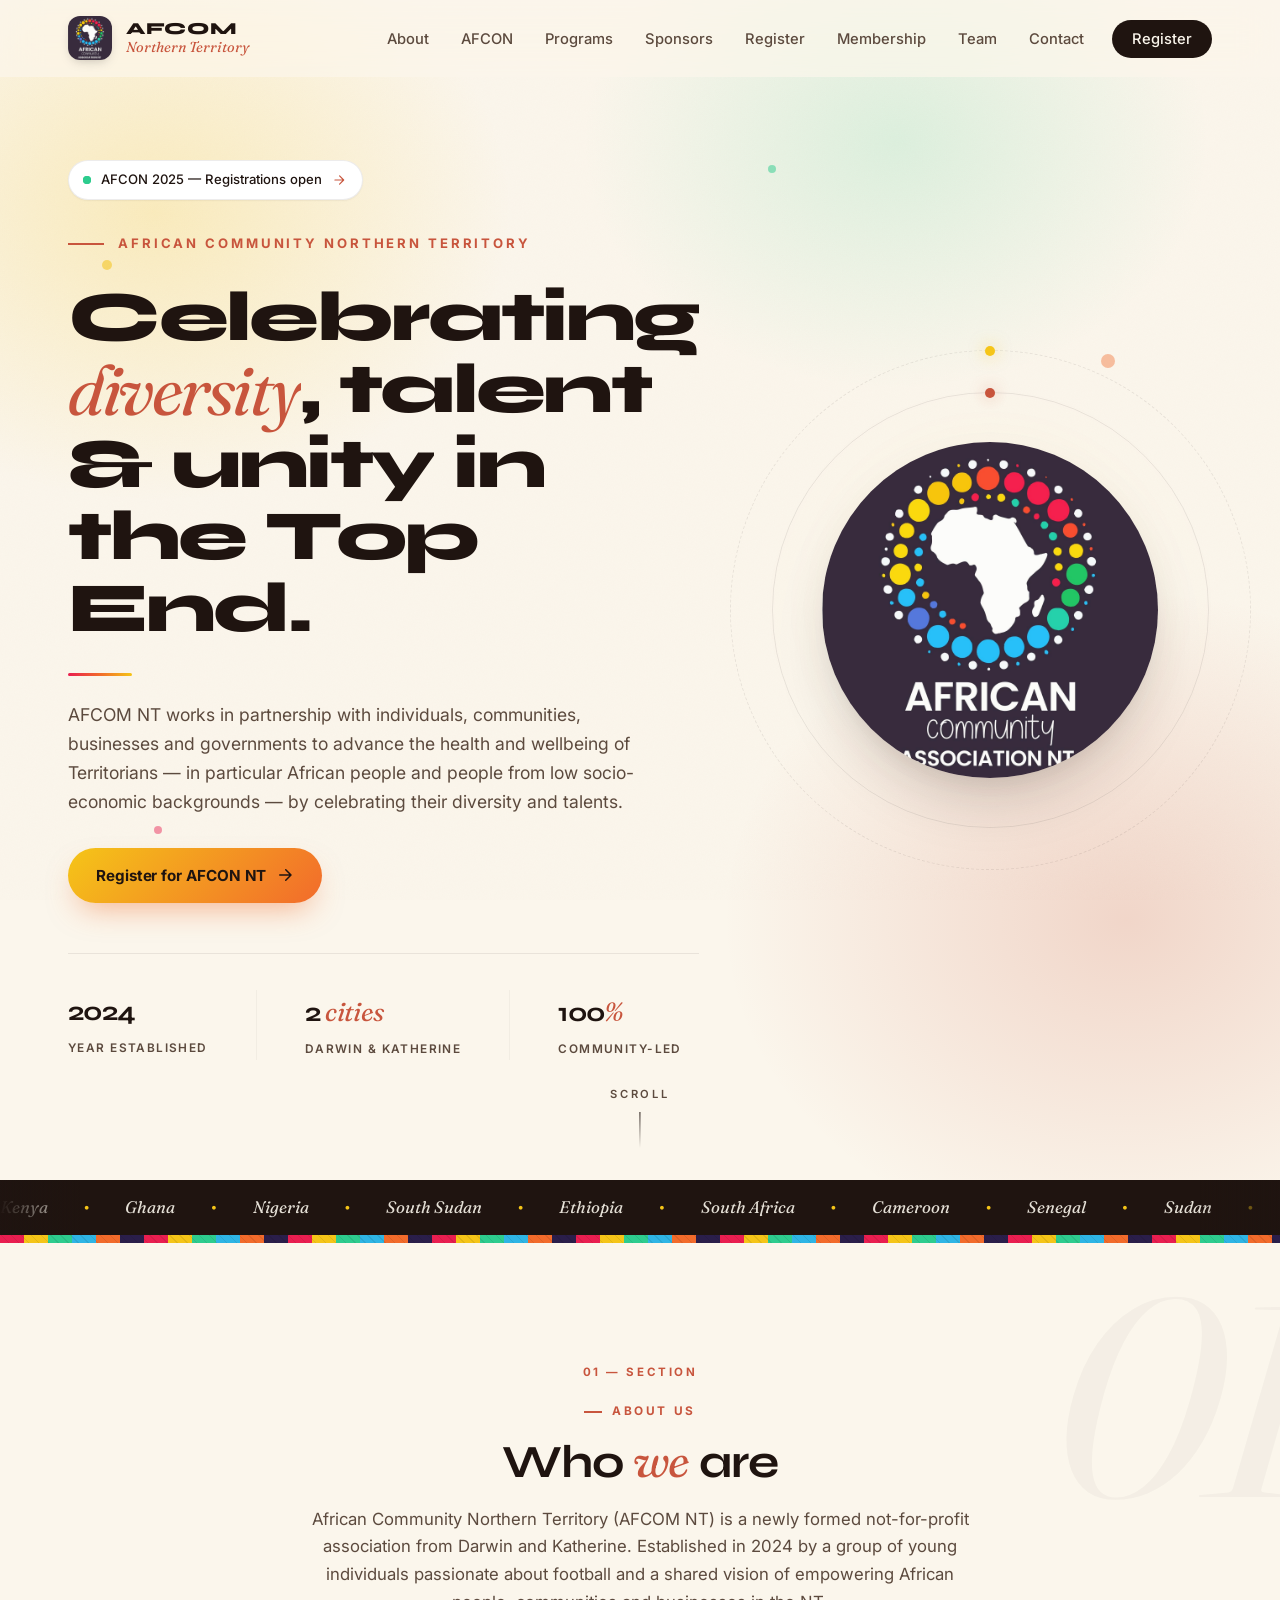
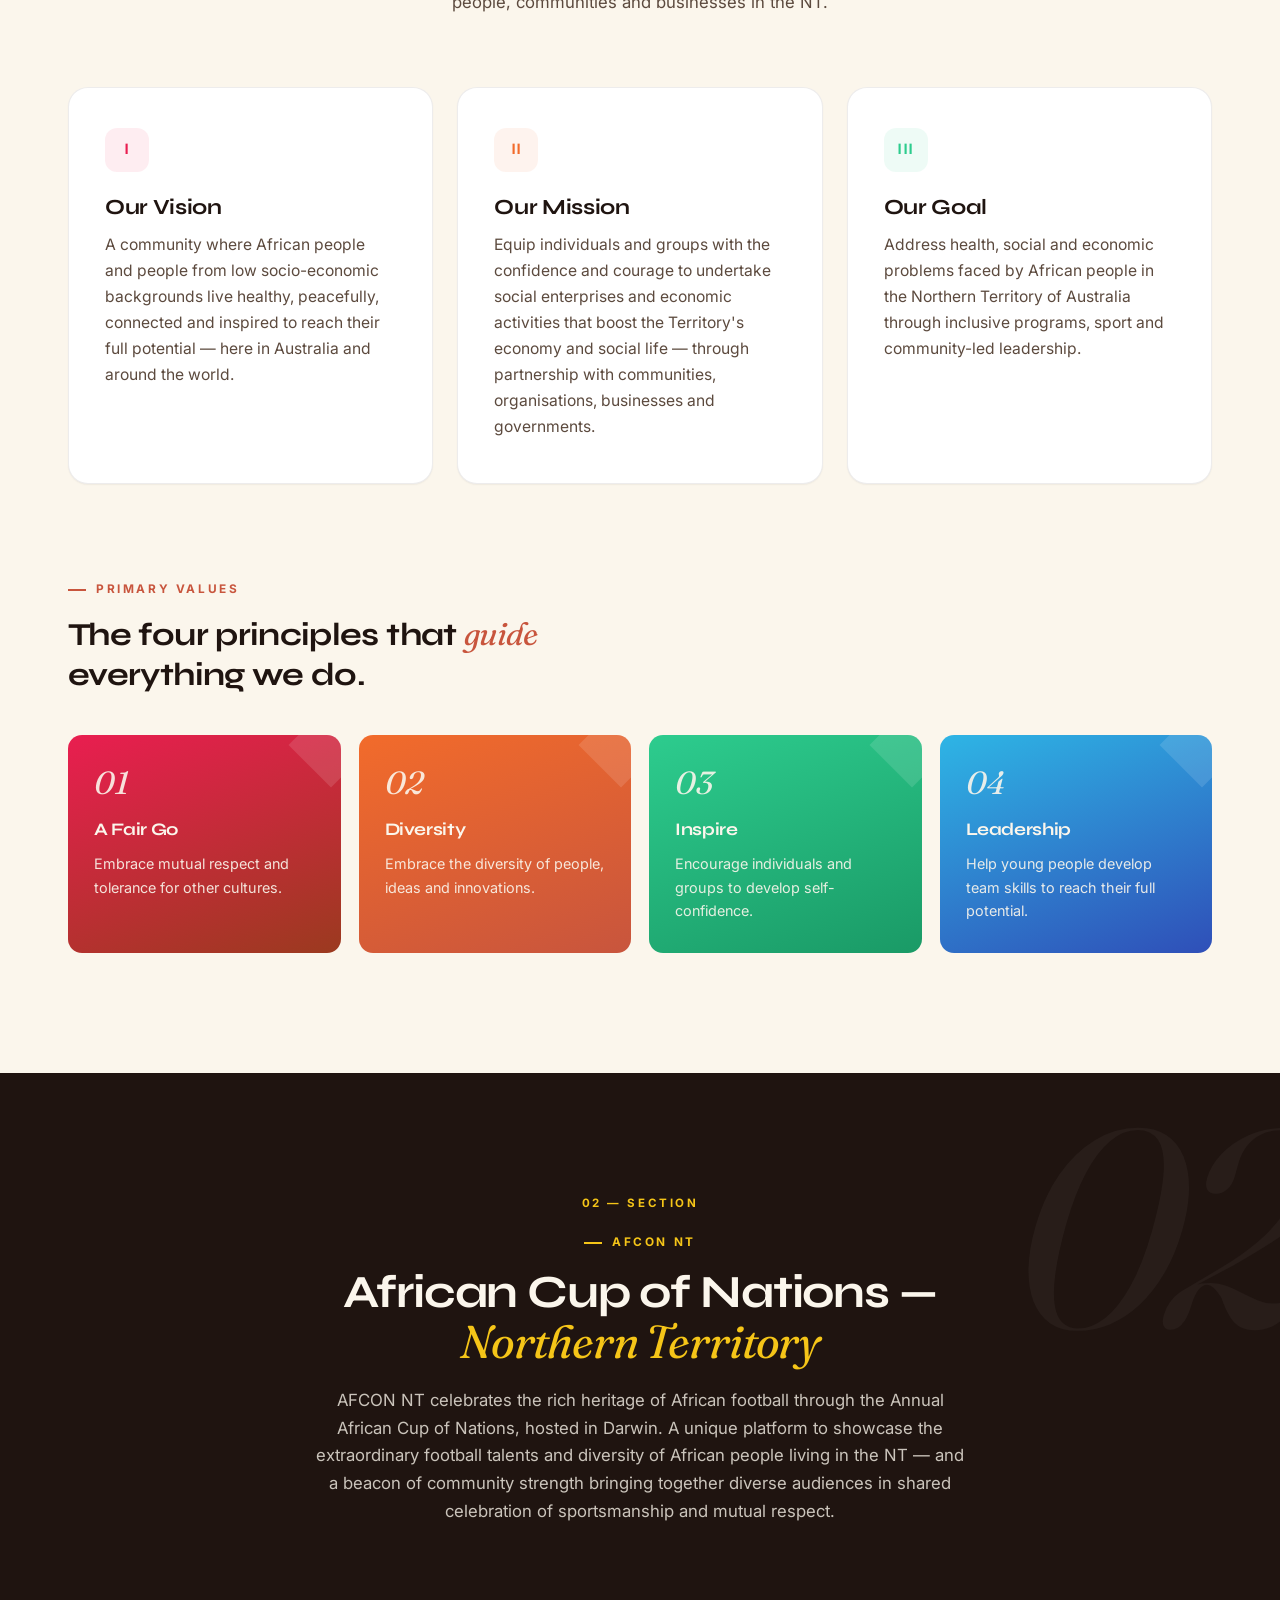
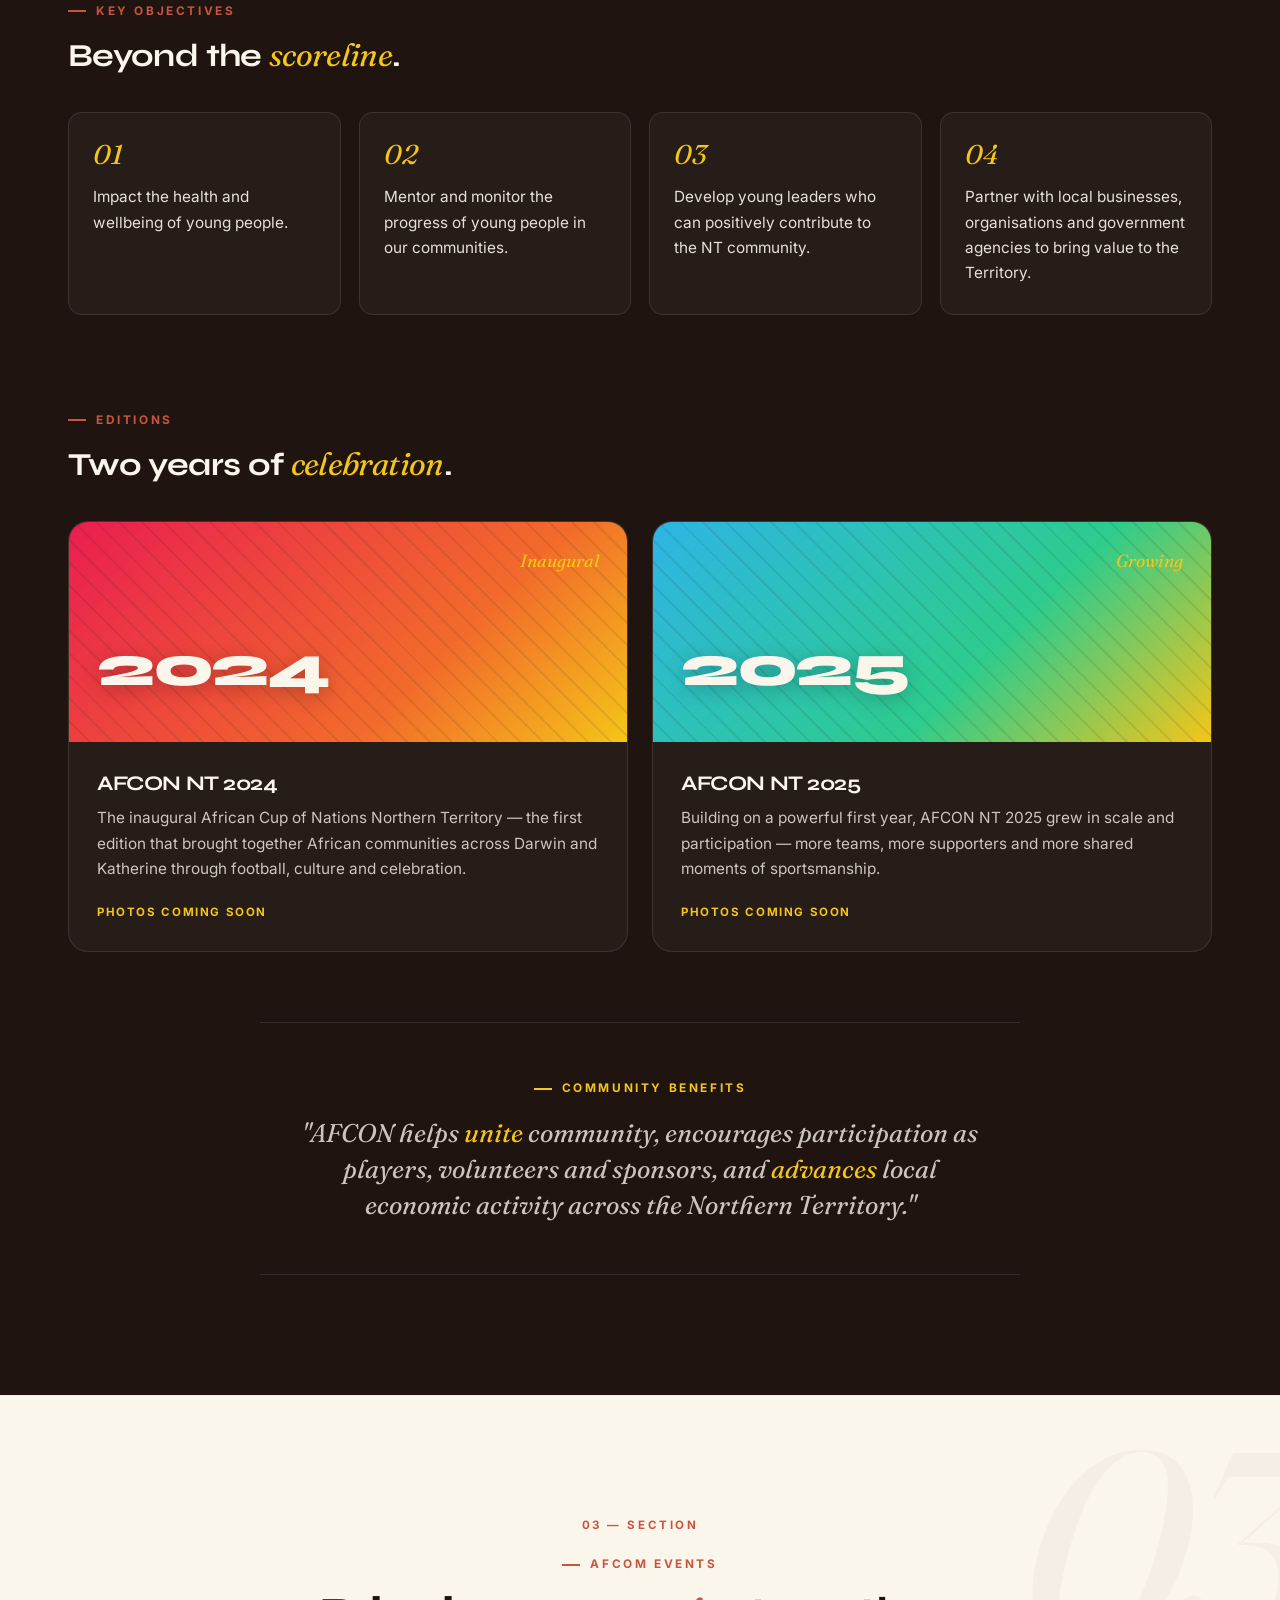
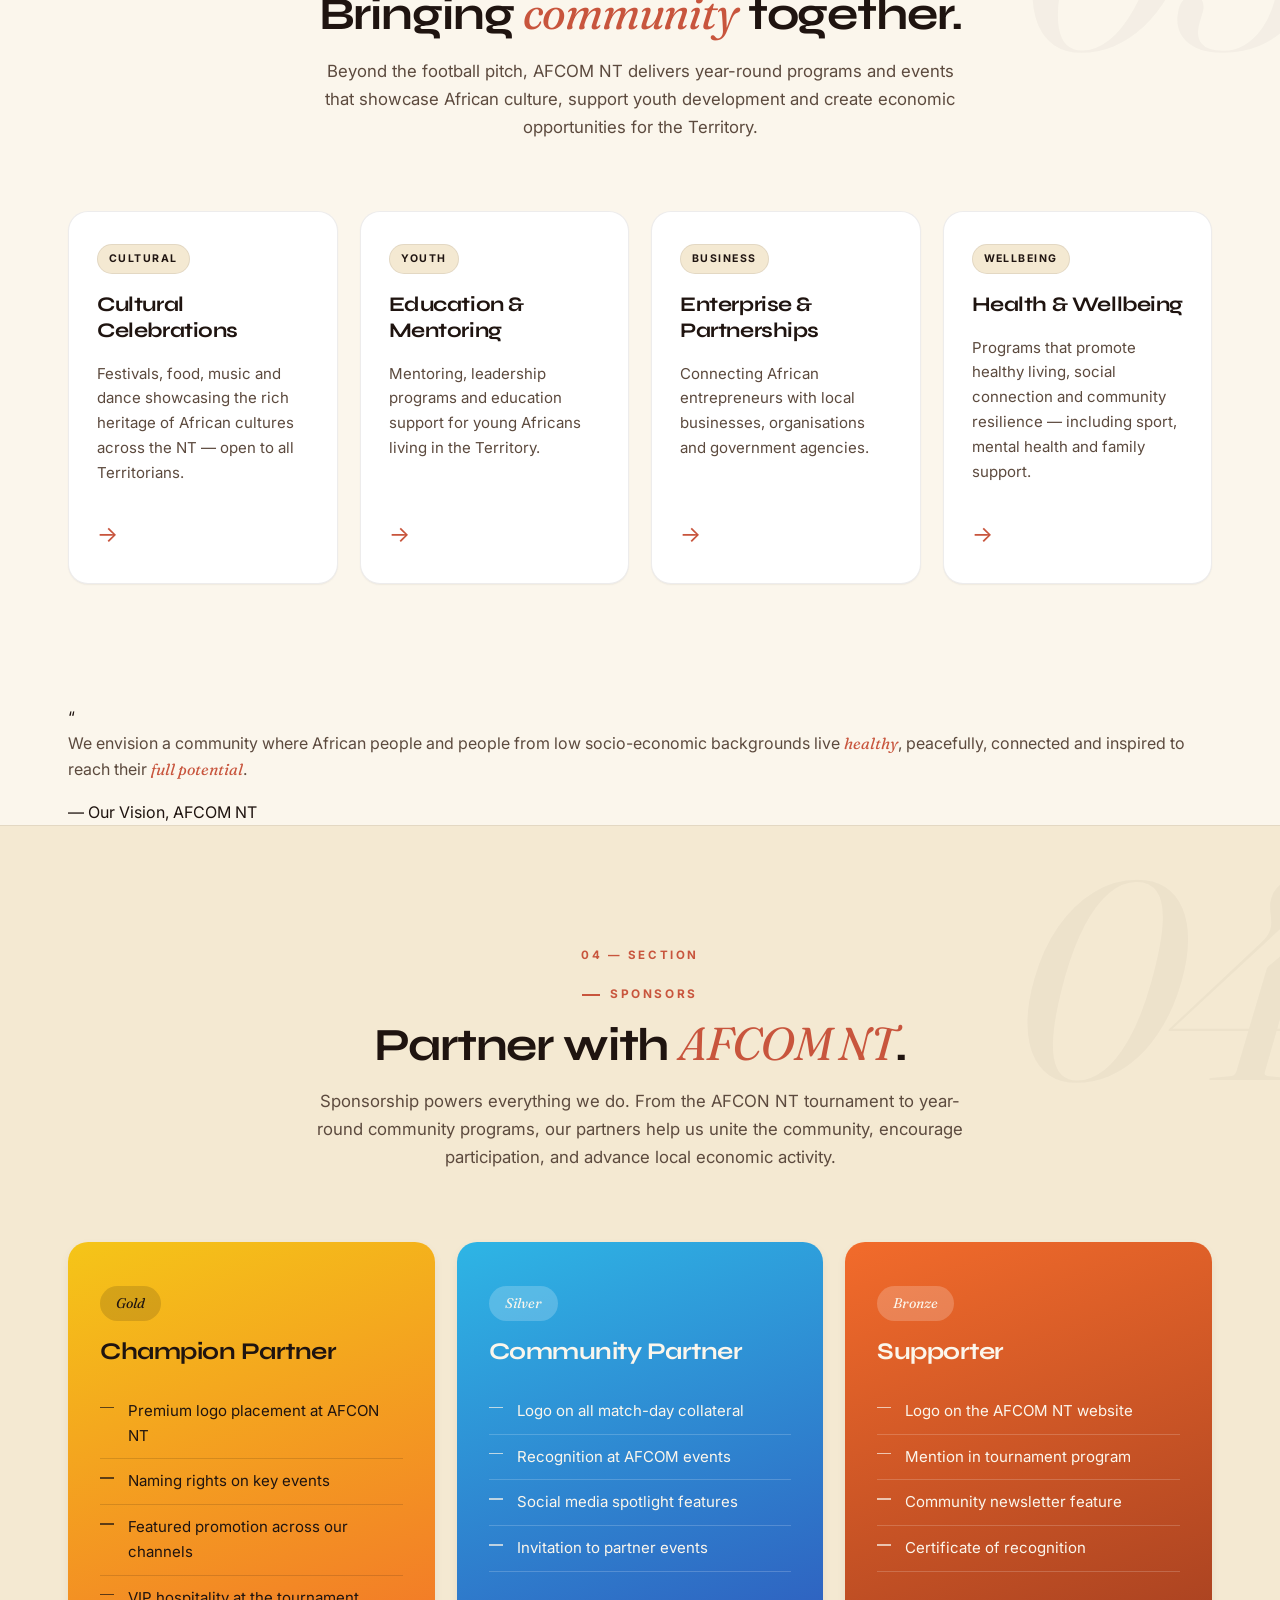
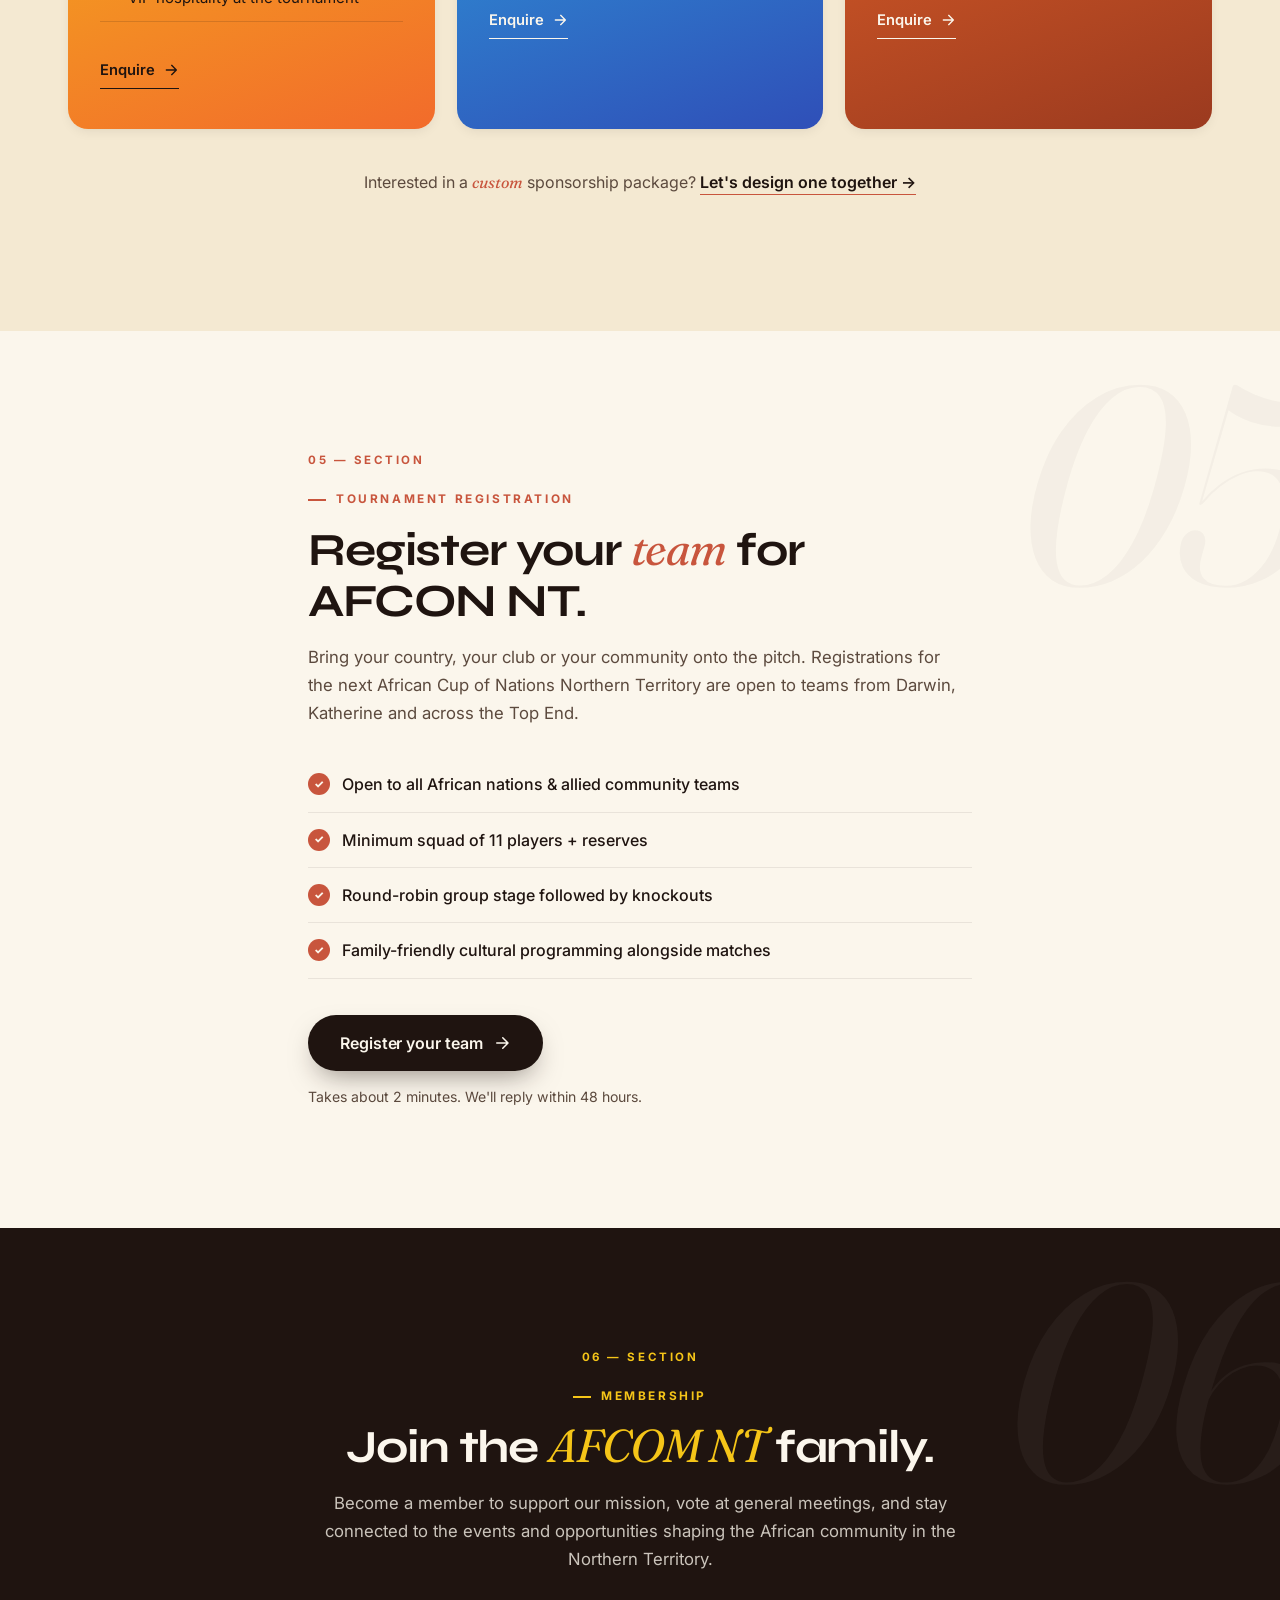
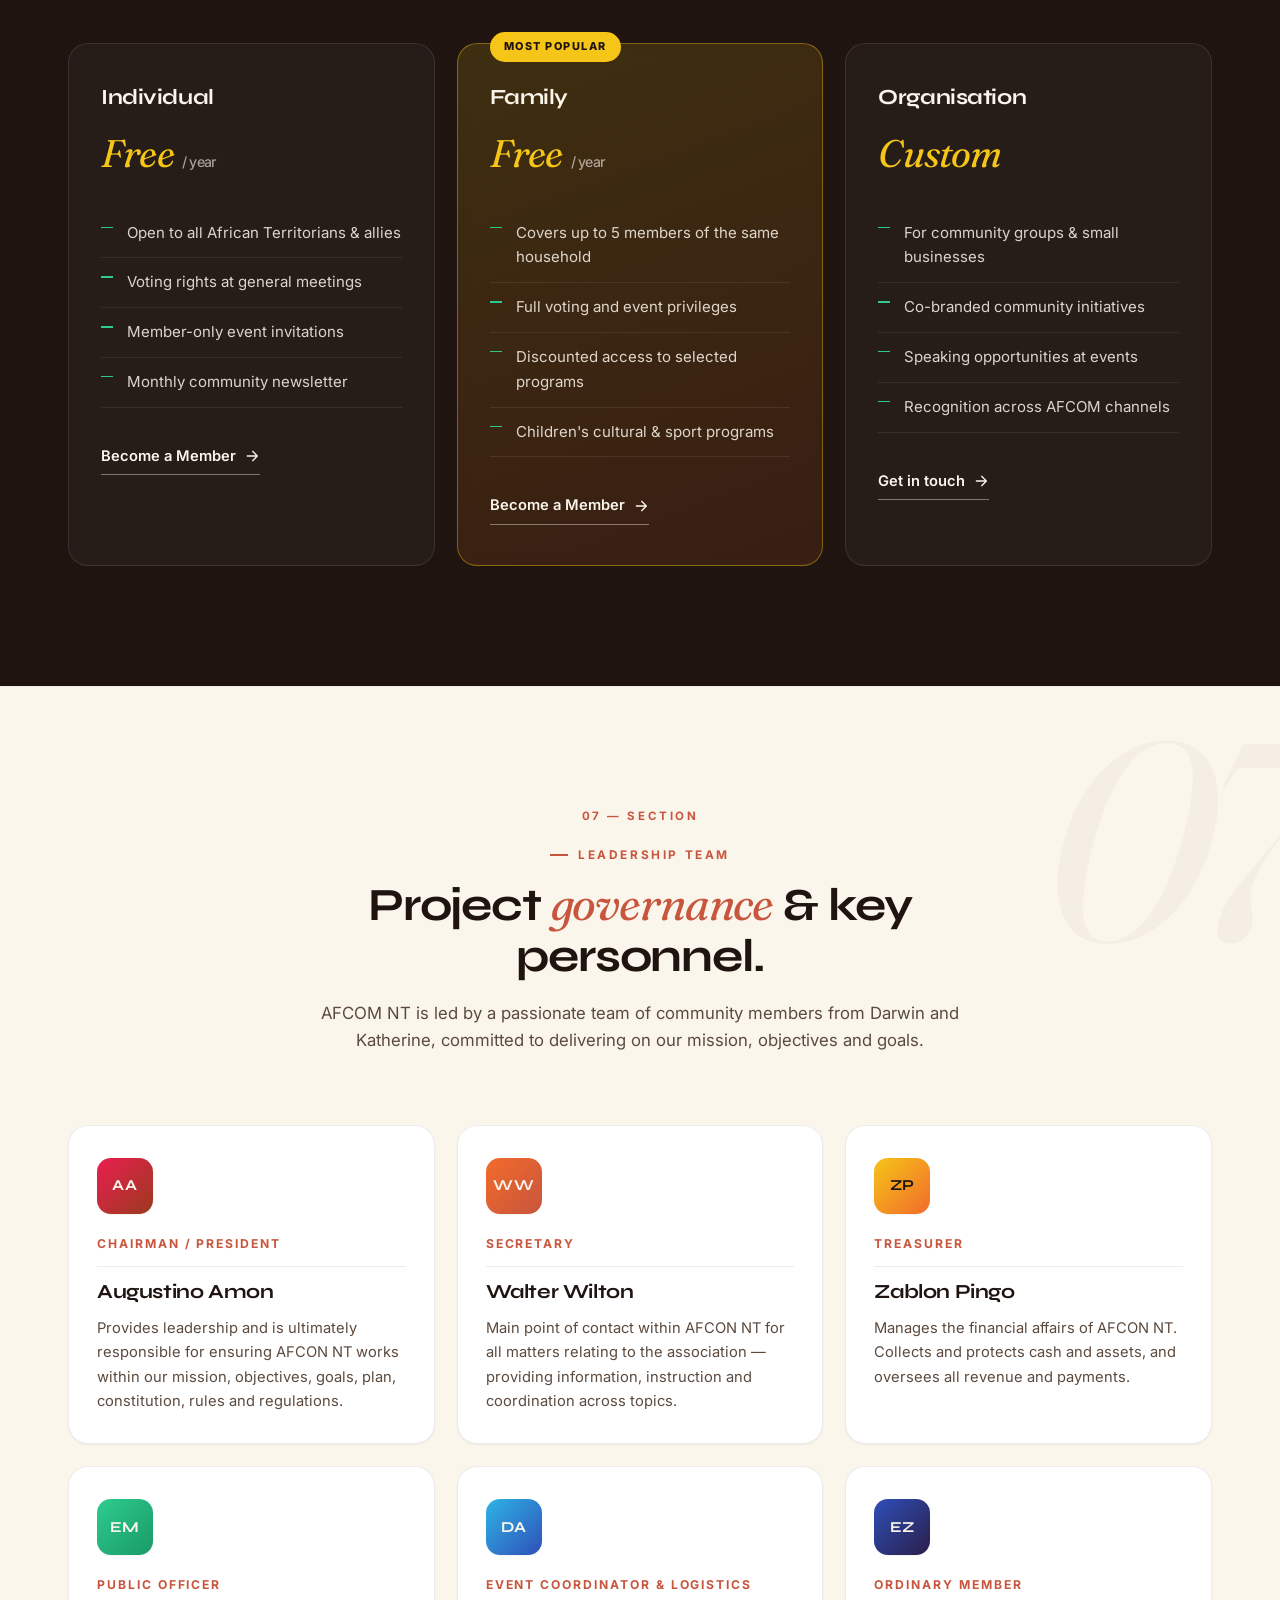
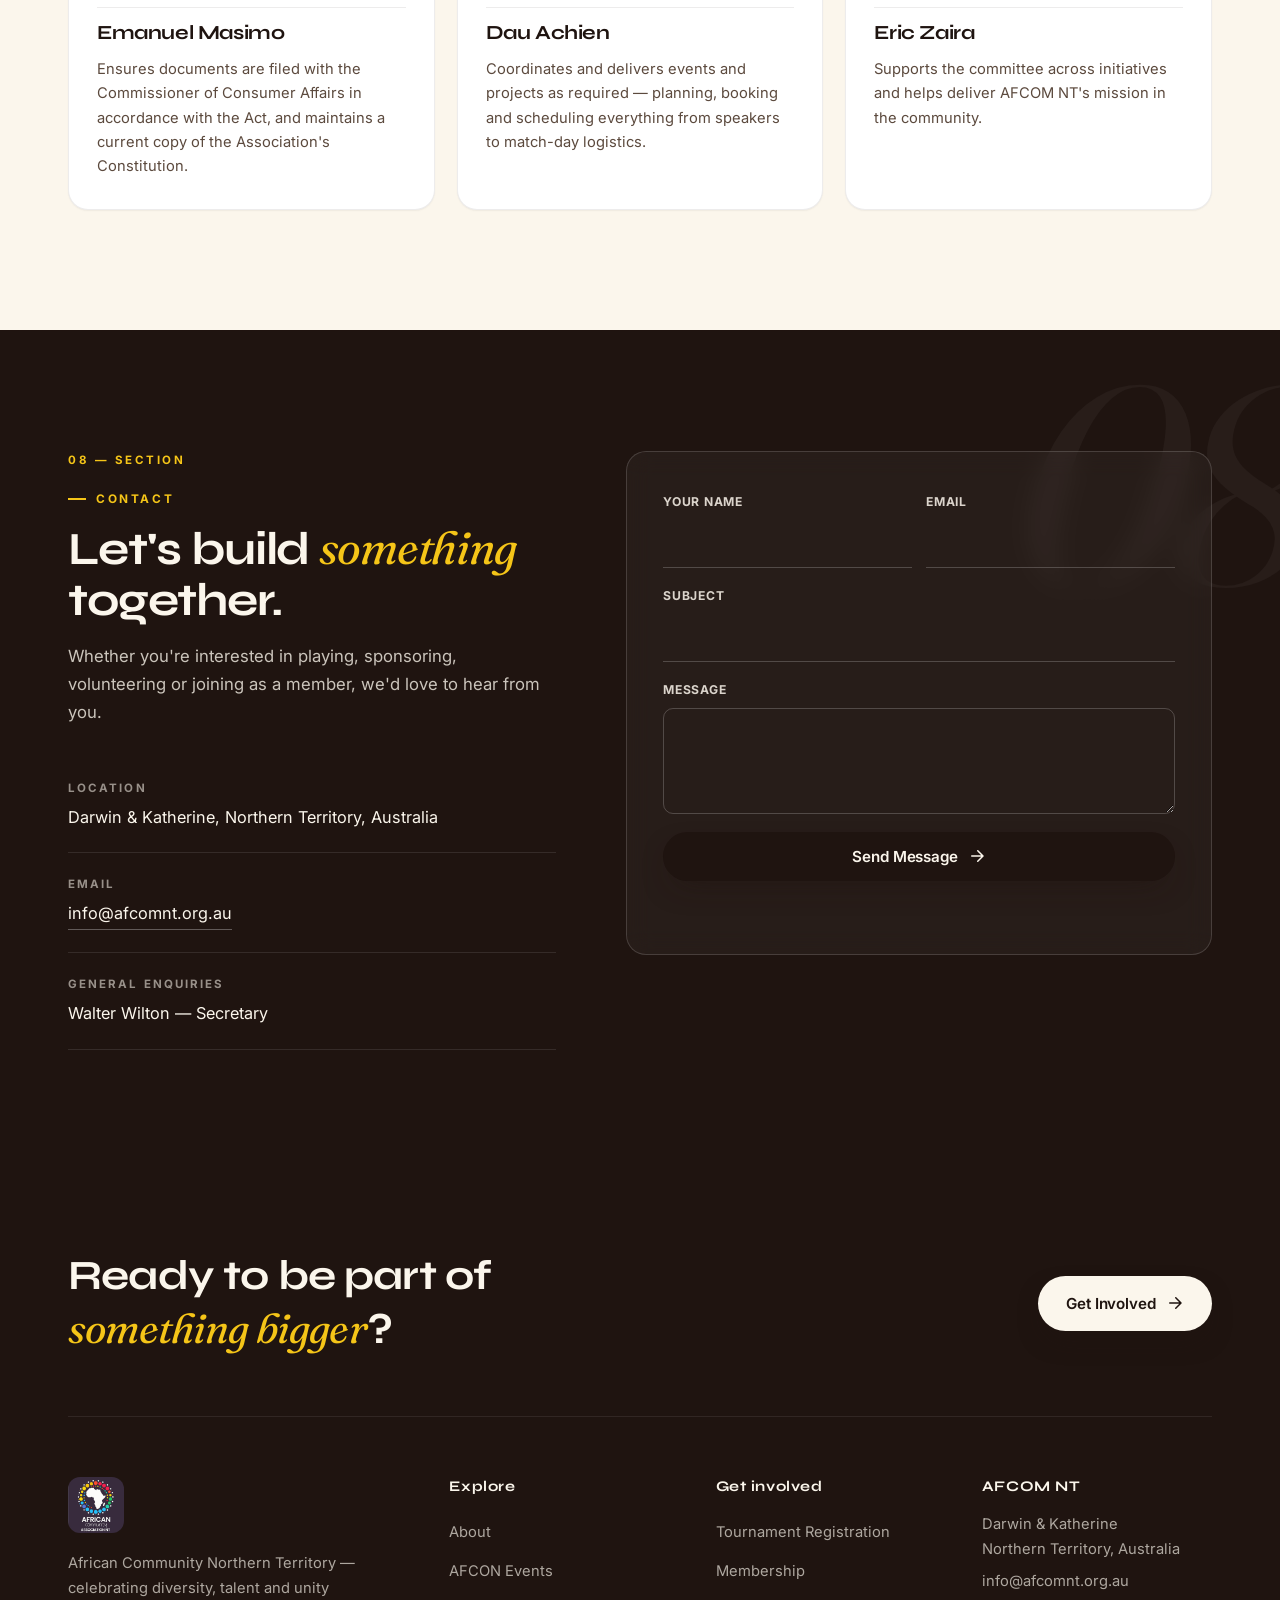
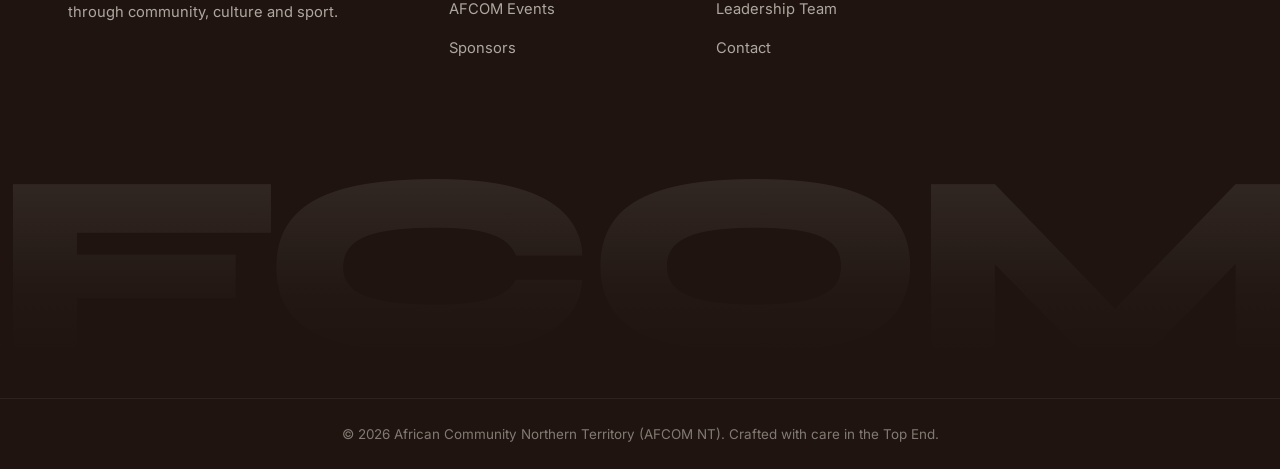
==== commit 89870f84: "Team registration: convert inline form to modal with backdrop, ESC close, focus management" ====
--- a/website/index.html
+++ b/website/index.html
@@ -445,7 +445,7 @@
 
   <!-- ============ REGISTRATION ============ -->
   <section class="section" id="register" data-watermark="05">
-    <div class="container reg-wrap">
+    <div class="container reg-wrap reg-wrap-centered">
       <div class="reg-copy">
         <header class="section-head section-head-left" data-num="05">
           <span class="kicker">Tournament Registration</span>
@@ -462,55 +462,70 @@
           <li><span class="check">✓</span> Round-robin group stage followed by knockouts</li>
           <li><span class="check">✓</span> Family-friendly cultural programming alongside matches</li>
         </ul>
-      </div>
-
+        <div class="reg-cta">
+          <button type="button" class="btn btn-primary" data-open-modal="regModal">
+            <span>Register your team</span>
+            <svg class="btn-arrow" viewBox="0 0 24 24" aria-hidden="true"><path d="M5 12h14M13 5l7 7-7 7" stroke="currentColor" stroke-width="2" fill="none" stroke-linecap="round" stroke-linejoin="round"/></svg>
+          </button>
+          <p class="reg-cta-note">Takes about 2 minutes. We'll reply within 48 hours.</p>
+        </div>
+      </div>
+    </div>
+  </section>
+
+  <!-- ============ TEAM REGISTRATION MODAL ============ -->
+  <div class="modal" id="regModal" role="dialog" aria-modal="true" aria-labelledby="regModalTitle" hidden>
+    <div class="modal-backdrop" data-close-modal></div>
+    <div class="modal-panel" role="document">
+      <button type="button" class="modal-close" aria-label="Close" data-close-modal>
+        <svg viewBox="0 0 24 24" aria-hidden="true" width="20" height="20"><path d="M6 6l12 12M18 6l-12 12" stroke="currentColor" stroke-width="2" fill="none" stroke-linecap="round"/></svg>
+      </button>
+      <header class="modal-head">
+        <span class="kicker">Tournament Registration</span>
+        <h3 id="regModalTitle">Team Registration</h3>
+        <p>Tell us about your team and we'll be in touch with next steps.</p>
+      </header>
       <form class="reg-form" id="regForm" novalidate>
-        <h3>Team Registration</h3>
-
         <div class="form-row">
           <label>
             <span>Team / Country name</span>
-            <input type="text" name="team" required placeholder="e.g. Team Kenya" data-cursor="hover" />
-          </label>
-        </div>
-
+            <input type="text" name="team" required placeholder="e.g. Team Kenya" />
+          </label>
+        </div>
         <div class="form-row two">
           <label>
             <span>Team captain</span>
-            <input type="text" name="captain" required placeholder="Full name" data-cursor="hover" />
+            <input type="text" name="captain" required placeholder="Full name" />
           </label>
           <label>
             <span>Phone</span>
-            <input type="tel" name="phone" required placeholder="04XX XXX XXX" data-cursor="hover" />
-          </label>
-        </div>
-
+            <input type="tel" name="phone" required placeholder="04XX XXX XXX" />
+          </label>
+        </div>
         <div class="form-row two">
           <label>
             <span>Email</span>
-            <input type="email" name="email" required placeholder="you@example.com" data-cursor="hover" />
+            <input type="email" name="email" required placeholder="you@example.com" />
           </label>
           <label>
             <span>Number of players</span>
-            <input type="number" name="players" min="11" max="30" required placeholder="11–30" data-cursor="hover" />
-          </label>
-        </div>
-
+            <input type="number" name="players" min="11" max="30" required placeholder="11–30" />
+          </label>
+        </div>
         <div class="form-row">
           <label>
             <span>Anything we should know?</span>
-            <textarea name="notes" rows="3" placeholder="Optional notes" data-cursor="hover"></textarea>
-          </label>
-        </div>
-
-        <button type="submit" class="btn btn-primary btn-block btn-magnetic" data-cursor="hover">
+            <textarea name="notes" rows="3" placeholder="Optional notes"></textarea>
+          </label>
+        </div>
+        <button type="submit" class="btn btn-primary btn-block">
           <span>Submit Registration</span>
           <svg class="btn-arrow" viewBox="0 0 24 24" aria-hidden="true"><path d="M5 12h14M13 5l7 7-7 7" stroke="currentColor" stroke-width="2" fill="none" stroke-linecap="round" stroke-linejoin="round"/></svg>
         </button>
         <p class="form-status" id="formStatus" role="status" aria-live="polite"></p>
       </form>
     </div>
-  </section>
+  </div>
 
   <!-- ============ MEMBERSHIP ============ -->
   <section class="section section-dark" id="membership" data-watermark="06">
--- a/website/styles.css
+++ b/website/styles.css
@@ -784,7 +784,7 @@
 /* ----------- AFCOM Events (bento) ----------- */
 .afcom-grid {
   display: grid;
-  grid-template-columns: 1.4fr 1fr 1fr 1.4fr;
+  grid-template-columns: repeat(4, 1fr);
   gap: 22px;
 }
 .afcom-card {
@@ -875,6 +875,17 @@
 .reg-wrap {
   display: grid; grid-template-columns: 1fr 1.2fr; gap: 70px; align-items: start;
 }
+.reg-wrap-centered {
+  display: block;
+  max-width: 720px;
+}
+.reg-cta { margin-top: 36px; }
+.reg-cta .btn { padding: 18px 32px; font-size: 1rem; }
+.reg-cta-note {
+  margin: 14px 0 0;
+  font-size: .88rem;
+  color: var(--ink-soft);
+}
 .reg-copy .section-head { margin-bottom: 30px; }
 .reg-points { margin-top: 28px; }
 .reg-points li {
@@ -940,6 +951,80 @@
 .form-status { margin: 16px 0 0; font-size: .9rem; min-height: 1.2em; }
 .form-status.ok { color: var(--green); }
 .form-status.err { color: var(--red); }
+
+/* ----------- Modal ----------- */
+.modal {
+  position: fixed; inset: 0;
+  z-index: 200;
+  display: flex; align-items: center; justify-content: center;
+  padding: 24px;
+  opacity: 0;
+  pointer-events: none;
+  transition: opacity .35s var(--ease-out);
+}
+.modal[hidden] { display: none; }
+.modal.open { opacity: 1; pointer-events: auto; }
+body.modal-locked { overflow: hidden; }
+
+.modal-backdrop {
+  position: absolute; inset: 0;
+  background: rgba(31, 20, 16, .55);
+  backdrop-filter: blur(8px);
+  -webkit-backdrop-filter: blur(8px);
+}
+
+.modal-panel {
+  position: relative;
+  width: 100%;
+  max-width: 560px;
+  max-height: calc(100vh - 48px);
+  overflow-y: auto;
+  background: #ffffff;
+  border: 1px solid var(--line);
+  border-radius: var(--radius-xl);
+  box-shadow: var(--shadow-xl);
+  padding: 40px 36px 32px;
+  transform: translateY(16px) scale(.98);
+  transition: transform .4s var(--ease-out);
+}
+.modal.open .modal-panel { transform: translateY(0) scale(1); }
+
+.modal-close {
+  position: absolute; top: 16px; right: 16px;
+  width: 36px; height: 36px;
+  border-radius: 999px;
+  background: var(--cream);
+  color: var(--ink);
+  display: inline-flex; align-items: center; justify-content: center;
+  transition: background .25s var(--ease-out), transform .25s var(--ease-out);
+}
+.modal-close:hover {
+  background: var(--ink);
+  color: var(--paper);
+  transform: rotate(90deg);
+}
+
+.modal-head { margin-bottom: 24px; }
+.modal-head .kicker { margin-bottom: 10px; }
+.modal-head h3 {
+  font-size: 1.55rem;
+  margin: 0 0 8px;
+  letter-spacing: -0.02em;
+}
+.modal-head p { font-size: .96rem; margin: 0; color: var(--ink-soft); }
+
+.modal .reg-form {
+  background: transparent;
+  border: none;
+  box-shadow: none;
+  padding: 0;
+}
+
+@media (max-width: 480px) {
+  .modal { padding: 16px; align-items: flex-start; padding-top: 56px; }
+  .modal-panel { padding: 32px 22px 24px; border-radius: var(--radius-lg); }
+  .modal-head h3 { font-size: 1.35rem; }
+}
 
 /* ----------- Membership ----------- */
 .member-grid {
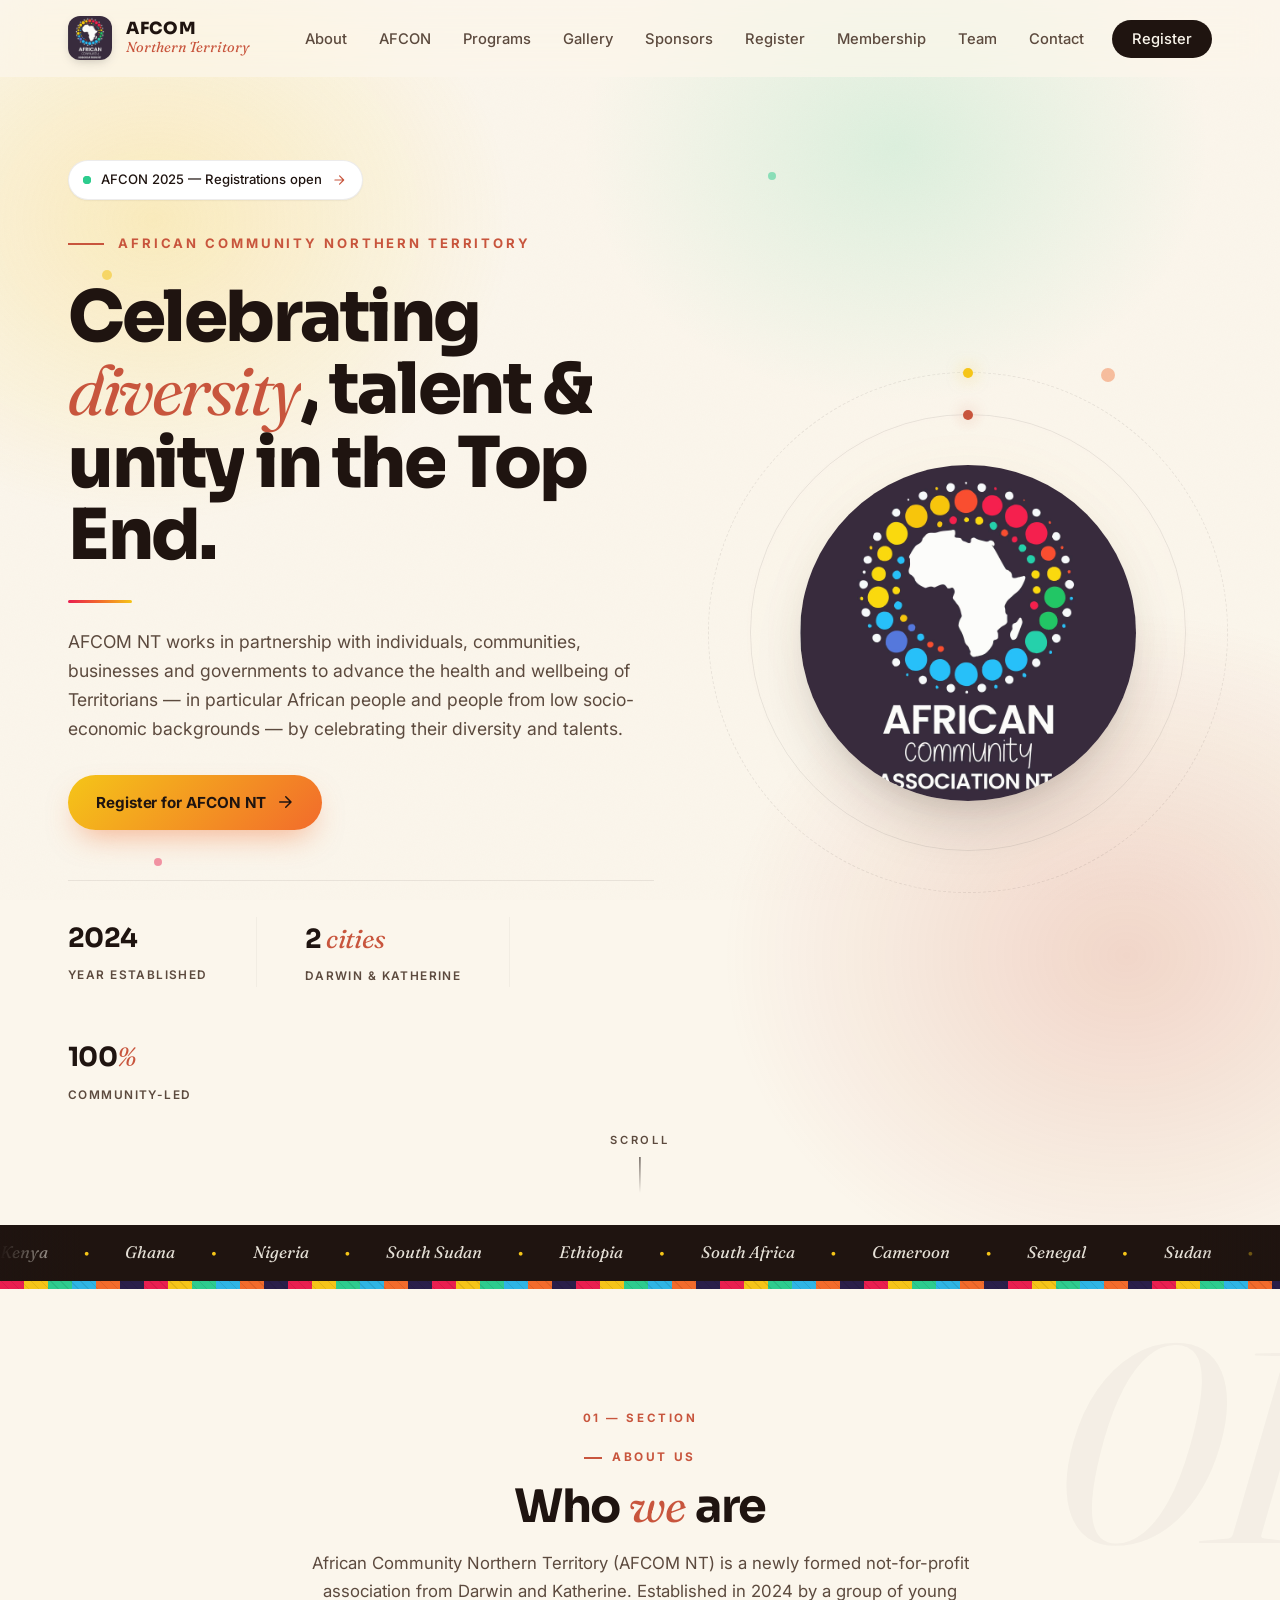
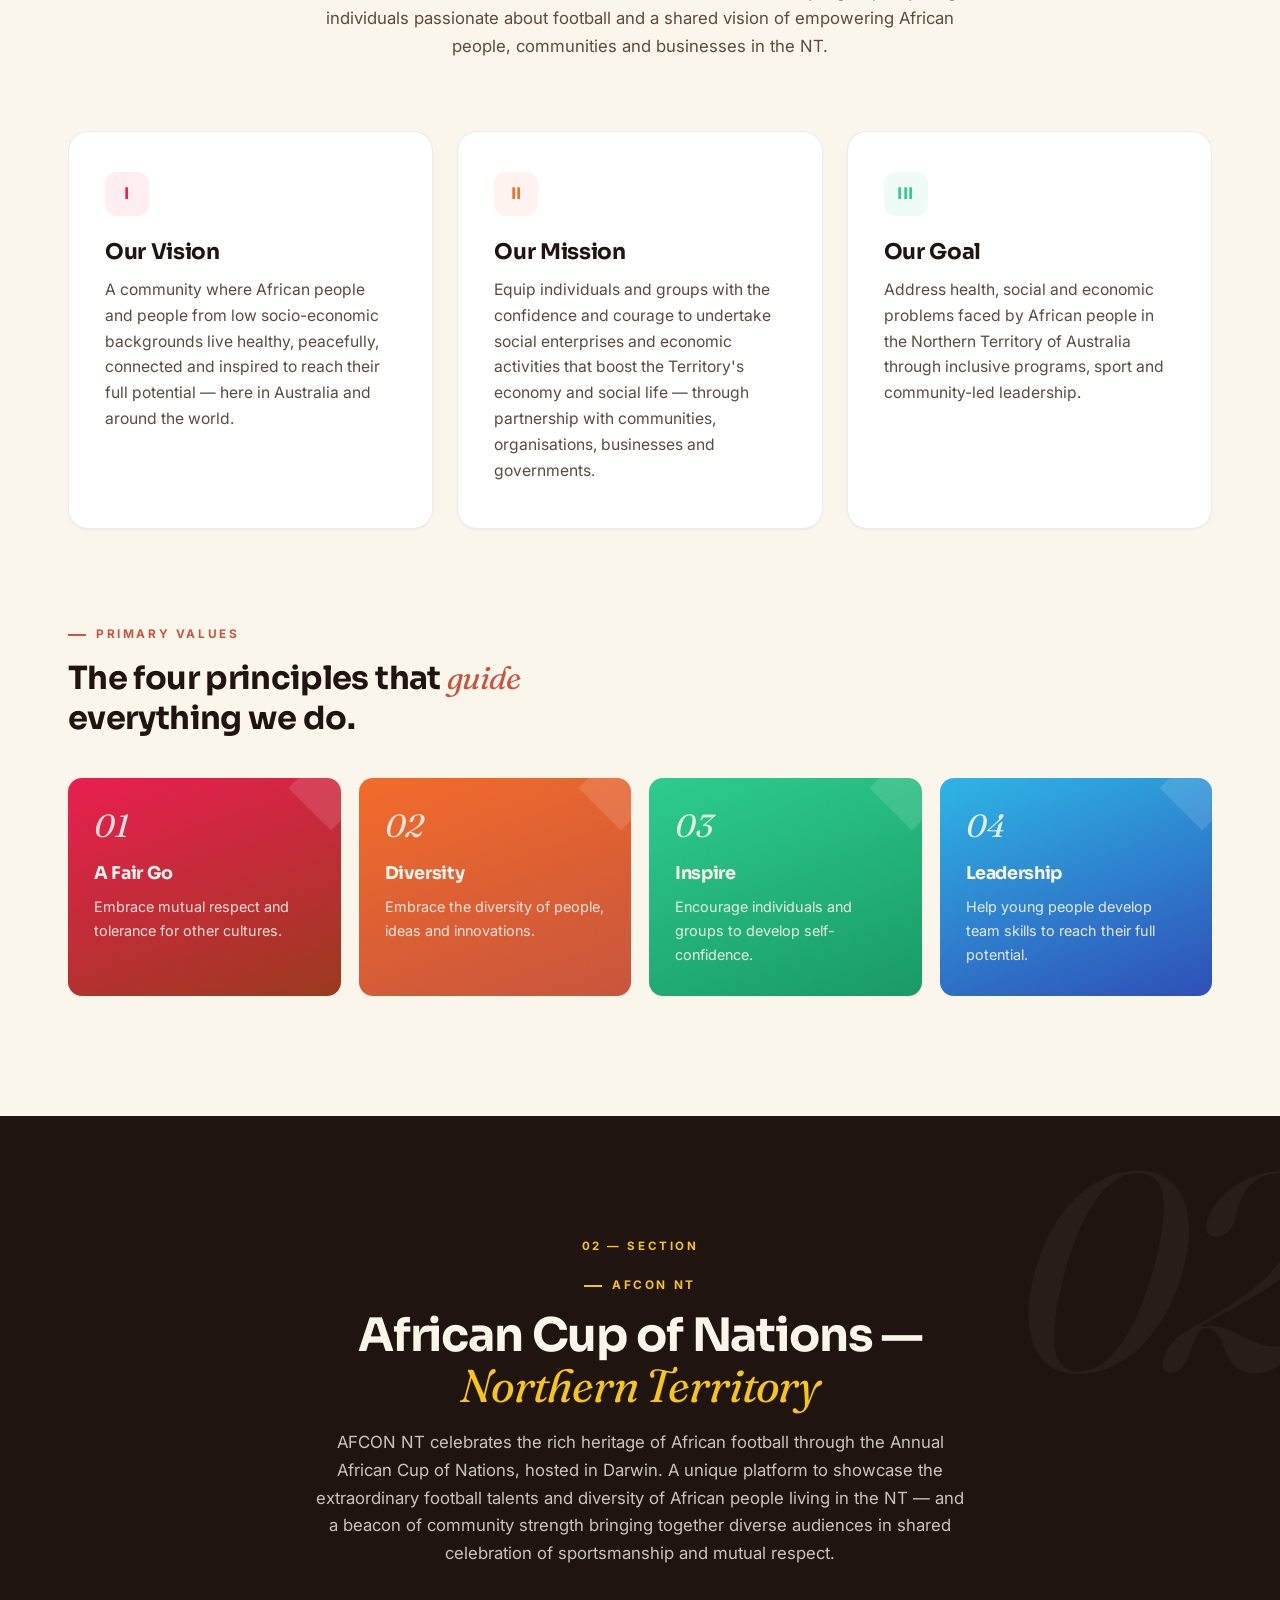
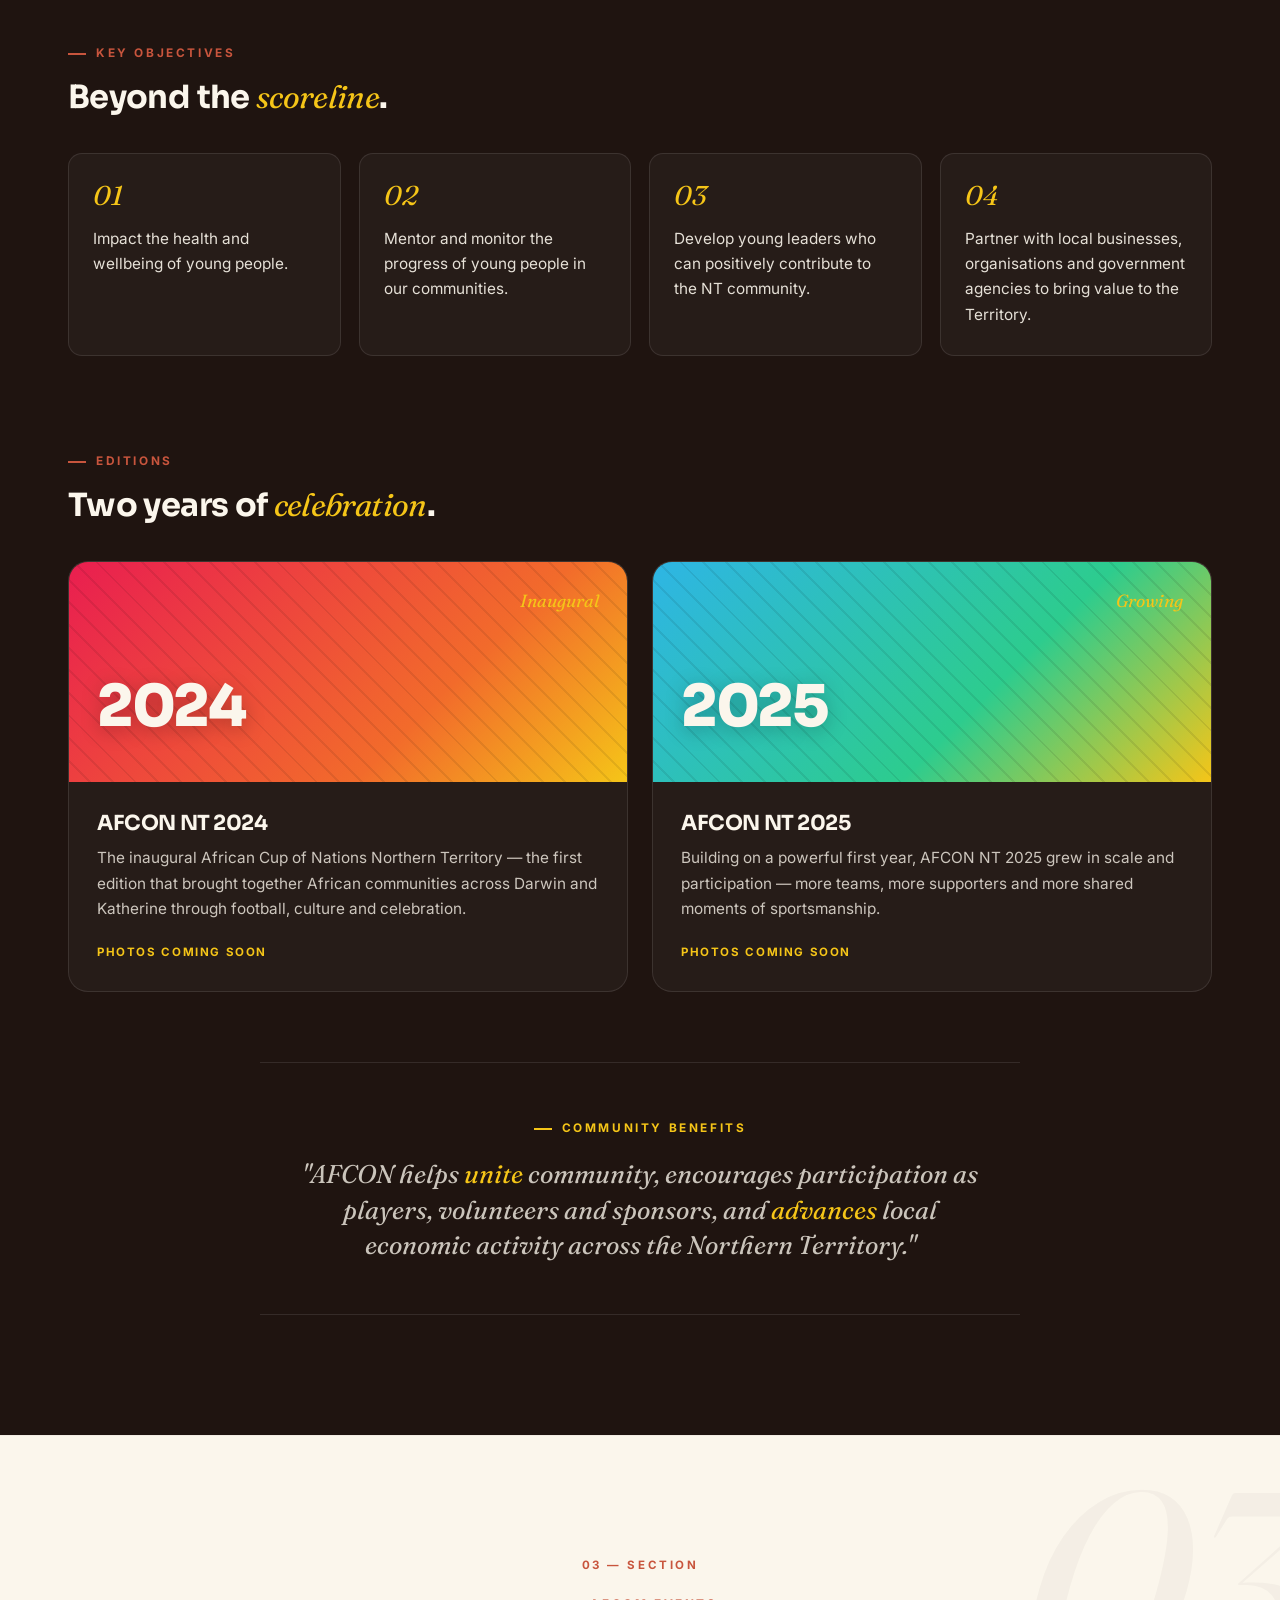
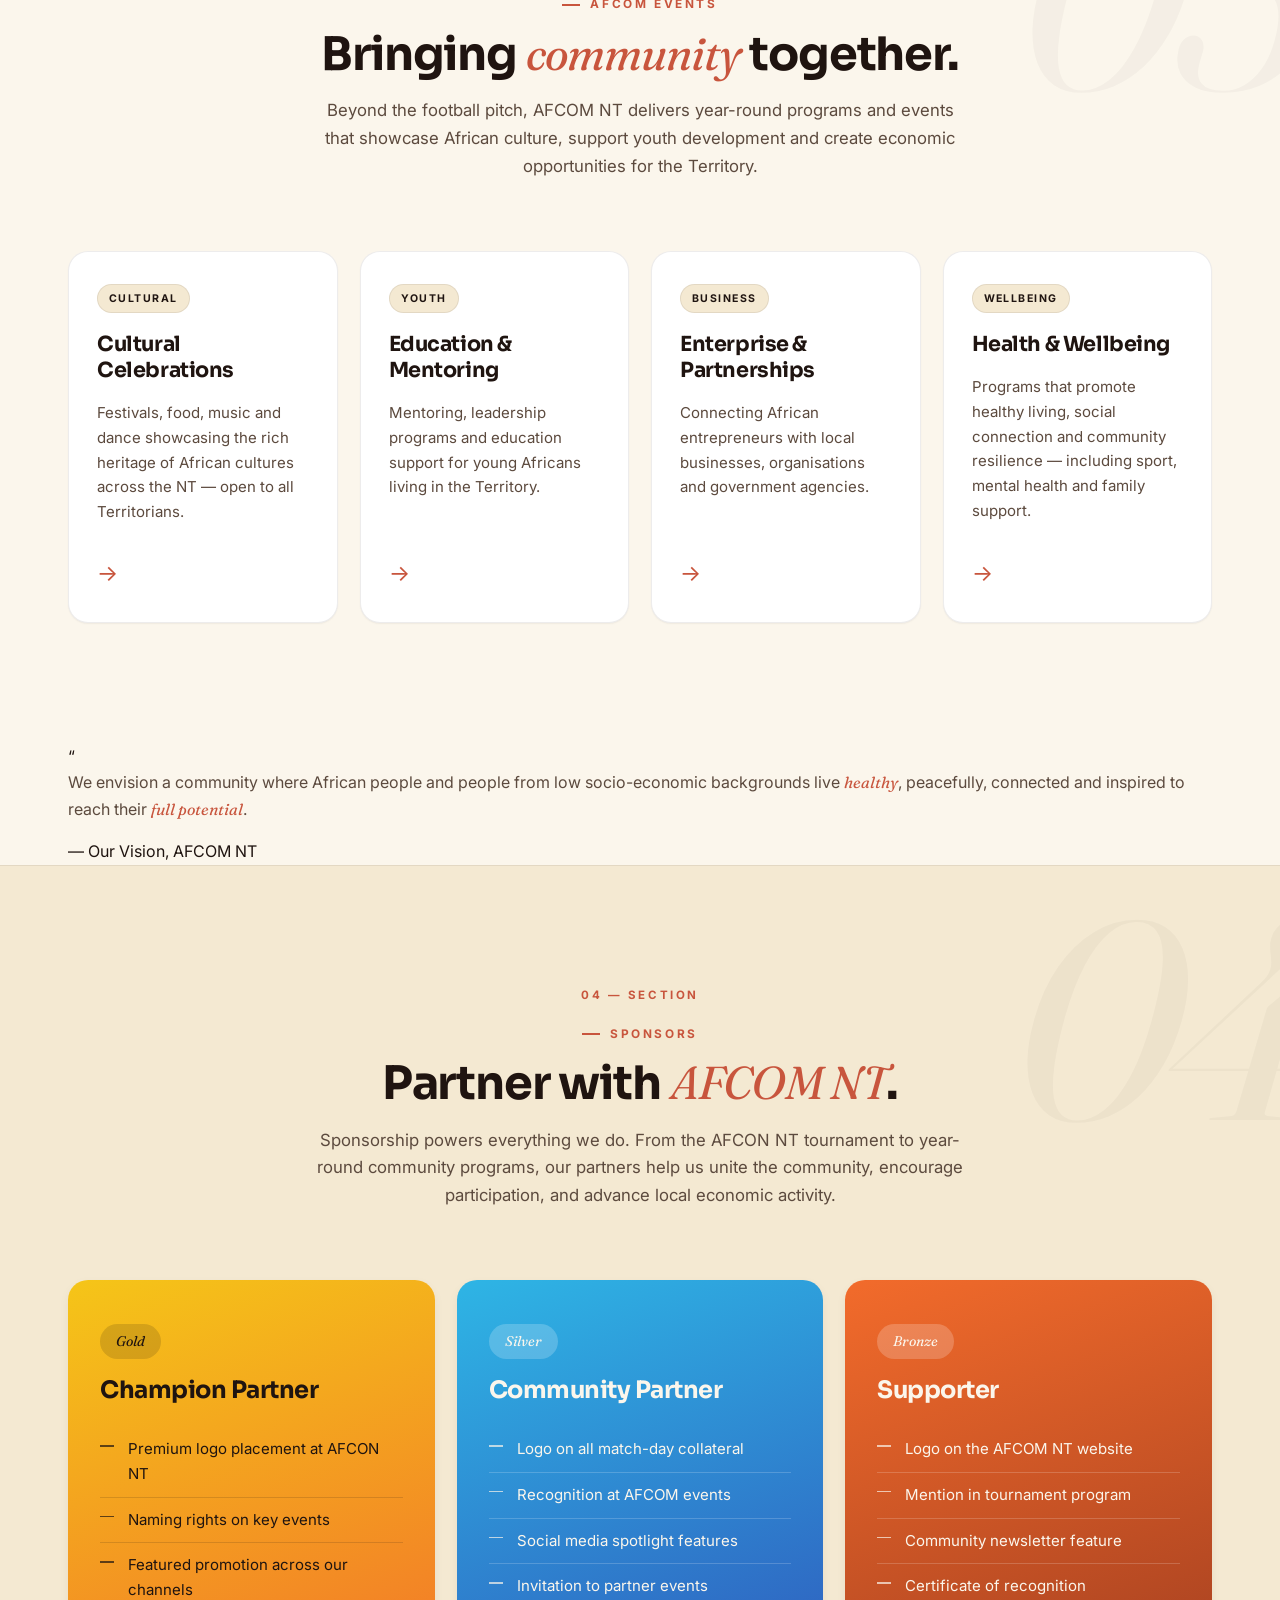
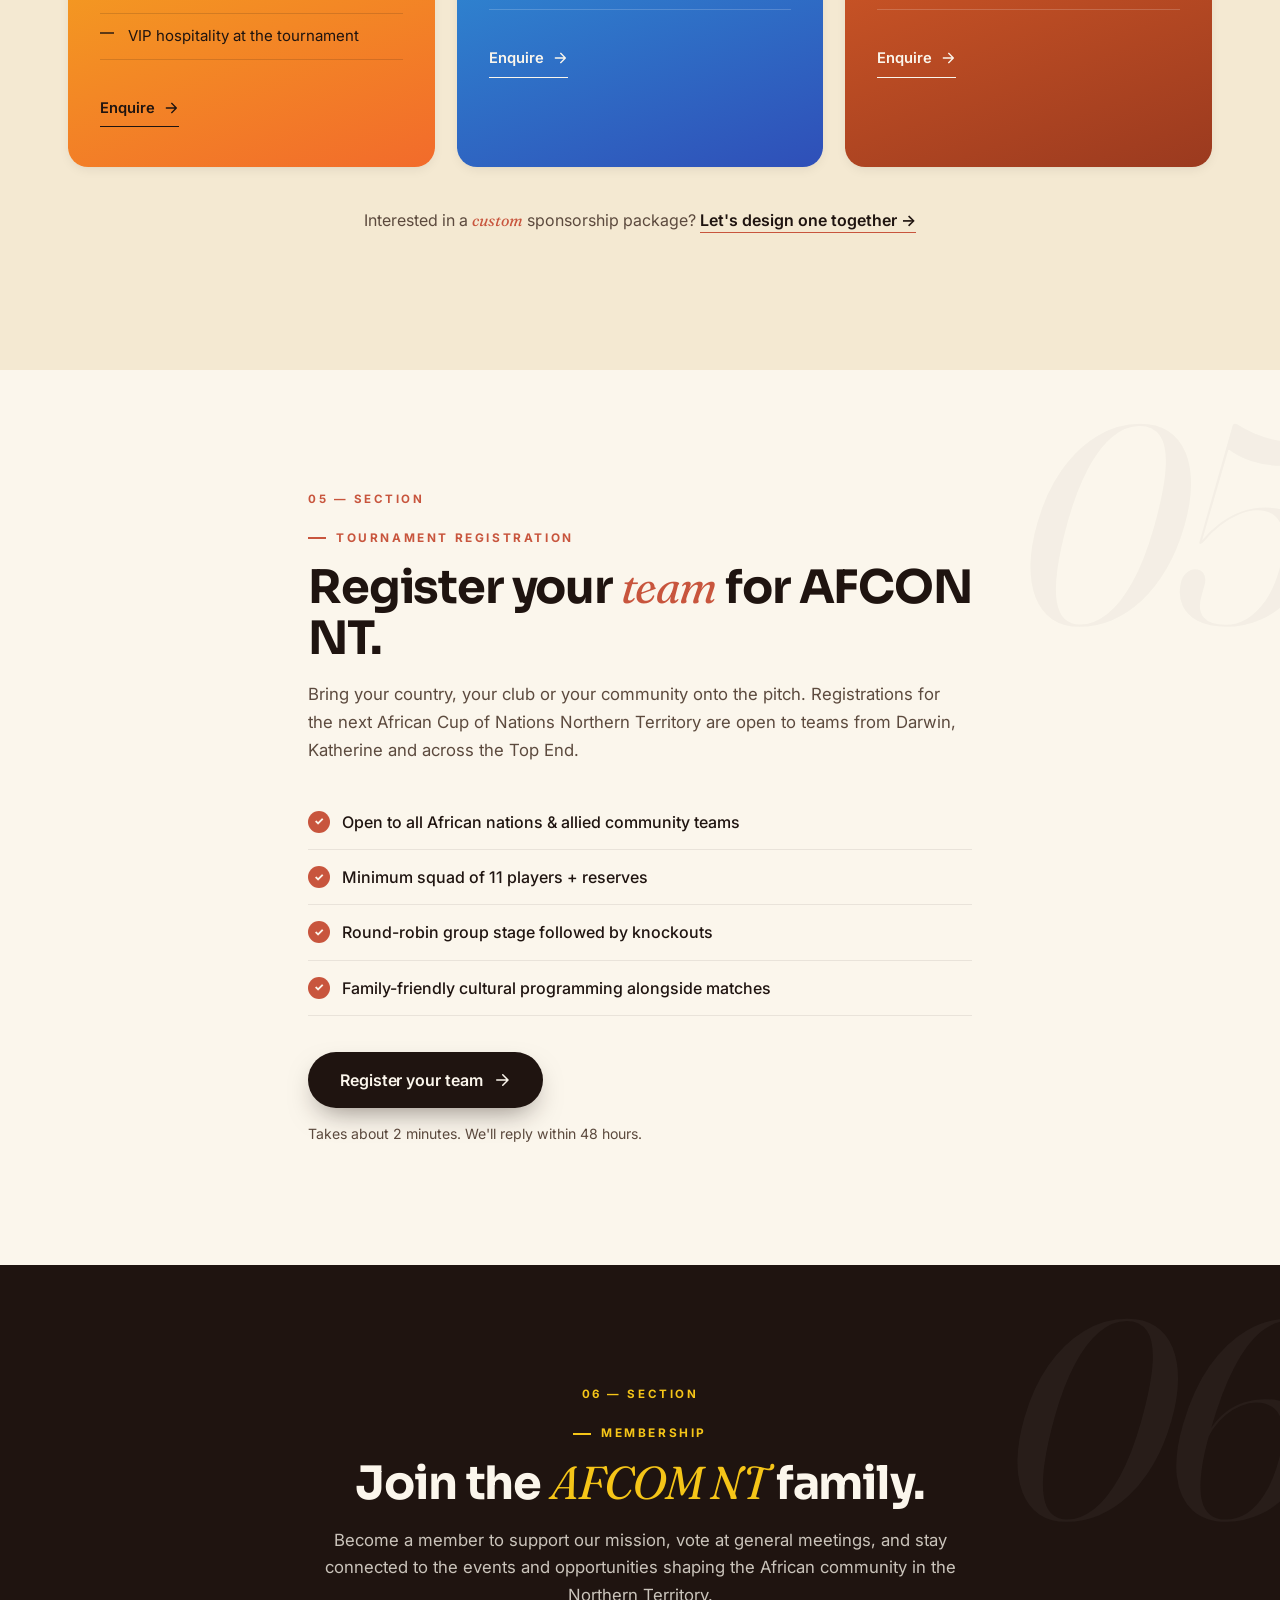
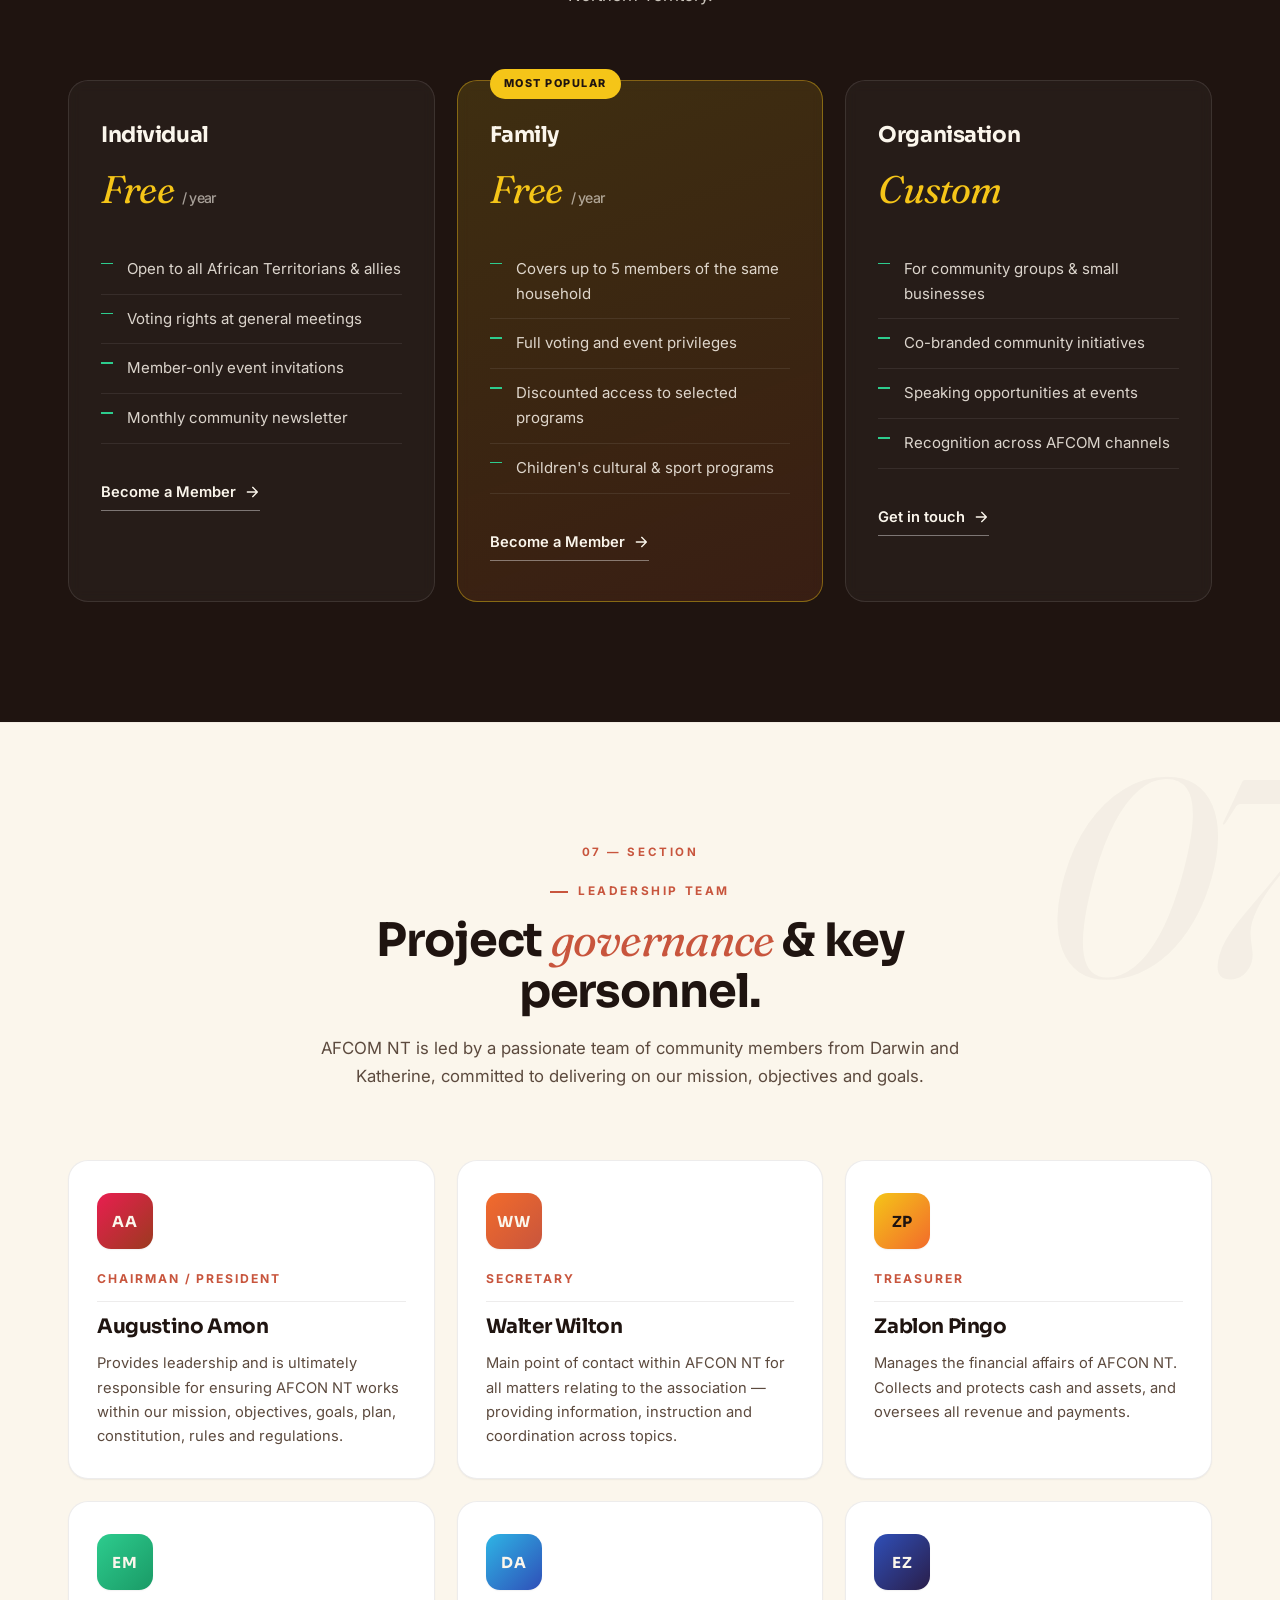
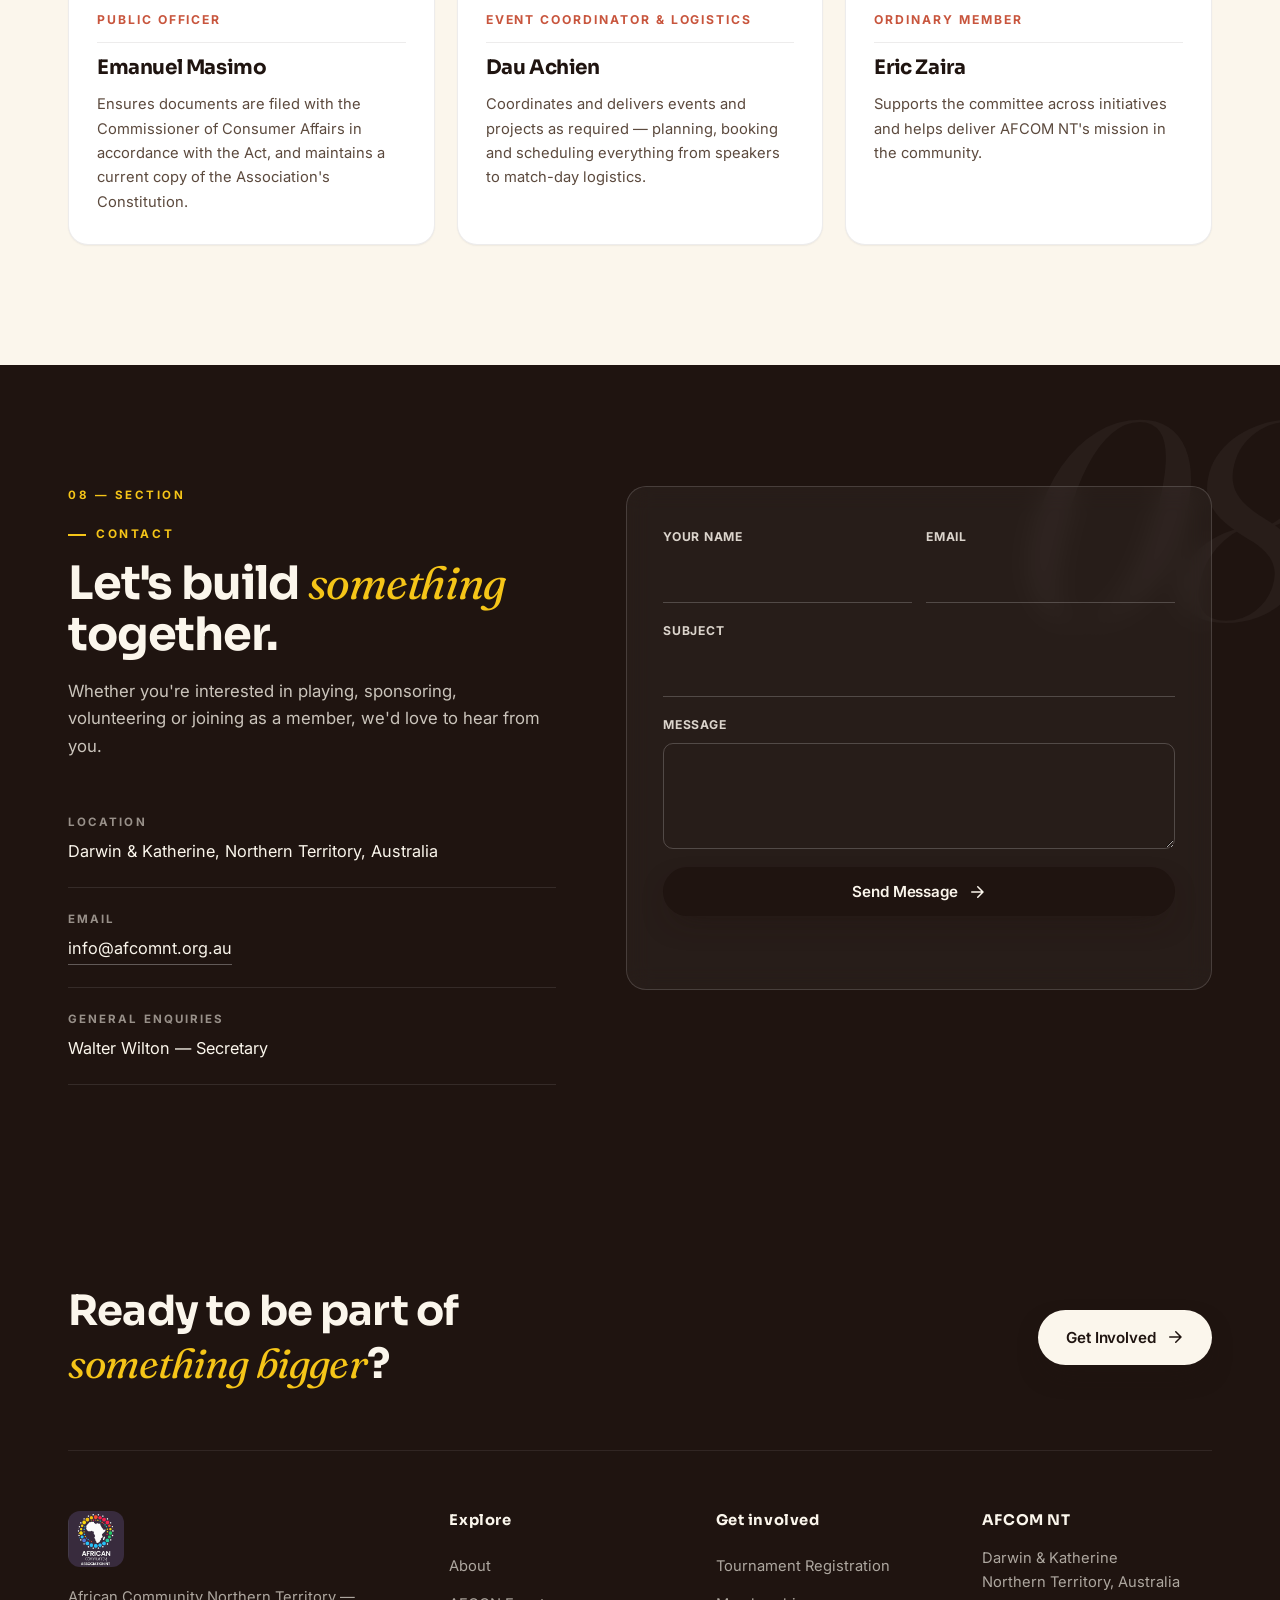
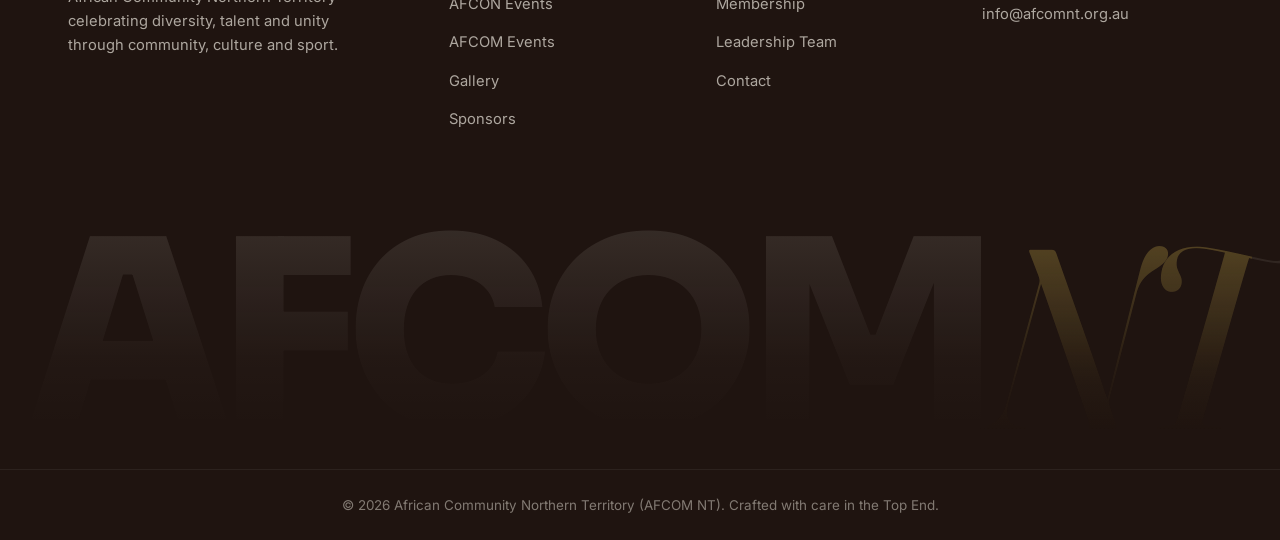
==== commit 2aca1afc: "Add Gallery page with AFCON NT 2024 photos; switch display font to Sora - New gallery.html: data-dri" ====
--- a/website/index.html
+++ b/website/index.html
@@ -7,7 +7,7 @@
   <title>AFCOM NT — African Community Northern Territory</title>
   <link rel="preconnect" href="https://fonts.googleapis.com" />
   <link rel="preconnect" href="https://fonts.gstatic.com" crossorigin />
-  <link href="https://fonts.googleapis.com/css2?family=Caveat:wght@600&family=Fraunces:ital,opsz,wght@0,9..144,400;0,9..144,600;1,9..144,400;1,9..144,500&family=Inter:wght@400;500;600;700;800&family=Syne:wght@500;600;700;800&display=swap" rel="stylesheet" />
+  <link href="https://fonts.googleapis.com/css2?family=Caveat:wght@600&family=Fraunces:ital,opsz,wght@0,9..144,400;0,9..144,600;1,9..144,400;1,9..144,500&family=Inter:wght@400;500;600;700;800&family=Sora:wght@500;600;700;800&display=swap" rel="stylesheet" />
   <link rel="icon" type="image/jpeg" href="assets/logo.jpeg" />
   <link rel="stylesheet" href="styles.css" />
 </head>
@@ -47,6 +47,7 @@
           <li><a href="#about" data-cursor="hover">About</a></li>
           <li><a href="#afcon" data-cursor="hover">AFCON</a></li>
           <li><a href="#afcom-events" data-cursor="hover">Programs</a></li>
+          <li><a href="gallery.html" data-cursor="hover">Gallery</a></li>
           <li><a href="#sponsors" data-cursor="hover">Sponsors</a></li>
           <li><a href="#register" data-cursor="hover">Register</a></li>
           <li><a href="#membership" data-cursor="hover">Membership</a></li>
@@ -722,6 +723,7 @@
             <li><a href="#about" data-cursor="hover">About</a></li>
             <li><a href="#afcon" data-cursor="hover">AFCON Events</a></li>
             <li><a href="#afcom-events" data-cursor="hover">AFCOM Events</a></li>
+            <li><a href="gallery.html" data-cursor="hover">Gallery</a></li>
             <li><a href="#sponsors" data-cursor="hover">Sponsors</a></li>
           </ul>
         </div>
--- a/website/styles.css
+++ b/website/styles.css
@@ -35,7 +35,7 @@
   /* Type */
   --font-sans: "Inter", system-ui, -apple-system, "Segoe UI", Roboto, sans-serif;
   --font-serif: "Fraunces", "Times New Roman", serif;
-  --font-display: "Syne", "Inter", system-ui, sans-serif;
+  --font-display: "Sora", "Inter", system-ui, sans-serif;
   --font-script: "Caveat", cursive;
 
   /* Motion */
@@ -363,7 +363,7 @@
   line-height: 1.02;
 }
 .hero h1 .serif { color: var(--terra); }
-.hero h1 .word { display: inline-block; overflow: hidden; padding-bottom: 0.16em; margin-bottom: -0.16em; vertical-align: top; }
+.hero h1 .word { display: inline-block; overflow: hidden; padding-bottom: 0.26em; margin-bottom: -0.26em; vertical-align: top; }
 .hero h1.split-ready .word-inner {
   display: inline-block;
   transform: translateY(108%);
@@ -1232,6 +1232,155 @@
   color: rgba(251, 246, 236, .45); font-size: .84rem;
   margin: 0; text-align: center;
 }
+
+/* ----------- Gallery page ----------- */
+.primary-nav a.is-active { color: var(--ink); background: var(--cream); }
+
+.gallery-hero {
+  position: relative;
+  padding: 160px 0 70px;
+  background:
+    radial-gradient(120% 120% at 85% 0%, rgba(242, 107, 43, .10), transparent 55%),
+    radial-gradient(120% 120% at 0% 100%, rgba(46, 181, 229, .10), transparent 55%),
+    var(--paper);
+  overflow: hidden;
+}
+.gallery-hero-bg { position: absolute; inset: 0; pointer-events: none; z-index: 0; }
+.gallery-hero-bg .dot {
+  position: absolute; border-radius: 50%; filter: blur(2px); opacity: .5;
+}
+.gallery-hero-bg .d1 { width: 120px; height: 120px; top: 18%; right: 12%; background: radial-gradient(circle, var(--yellow), transparent 70%); }
+.gallery-hero-bg .d3 { width: 90px; height: 90px; bottom: 12%; left: 8%; background: radial-gradient(circle, var(--green), transparent 70%); }
+.gallery-hero-bg .d5 { width: 70px; height: 70px; top: 40%; left: 38%; background: radial-gradient(circle, var(--red), transparent 70%); }
+.gallery-hero .container { position: relative; z-index: 2; }
+.crumbs {
+  display: flex; align-items: center; gap: 10px;
+  font-size: .82rem; color: var(--ink-soft); margin-bottom: 24px;
+}
+.crumbs a { color: var(--ink-soft); transition: color .3s var(--ease-out); }
+.crumbs a:hover { color: var(--terra); }
+.crumbs span[aria-hidden] { color: var(--line-strong); }
+.gallery-title {
+  max-width: 18ch; margin: 14px 0 22px;
+}
+.gallery-title .serif { color: var(--terra); }
+.gallery-lead {
+  font-size: 1.1rem; color: var(--ink-soft);
+  max-width: 60ch; line-height: 1.65; margin: 0;
+}
+
+.gallery-grid {
+  display: grid;
+  grid-template-columns: repeat(auto-fill, minmax(210px, 1fr));
+  gap: 14px;
+}
+.gallery-count { color: var(--terra); font-weight: 600; }
+
+.gallery-card {
+  position: relative;
+  margin: 0;
+  aspect-ratio: 1 / 1;
+  border-radius: var(--radius);
+  overflow: hidden;
+  cursor: pointer;
+  background: linear-gradient(135deg, var(--cream), var(--sand));
+  box-shadow: var(--shadow-sm);
+  transition: transform .35s var(--ease-out), box-shadow .35s var(--ease-out);
+}
+.gallery-card img {
+  width: 100%; height: 100%;
+  object-fit: cover; display: block;
+  opacity: 0;
+  transition: transform .6s var(--ease-out), opacity .7s var(--ease-out);
+}
+.gallery-card.is-loaded img { opacity: 1; }
+.gallery-card::after {
+  content: "";
+  position: absolute; inset: 0;
+  background: linear-gradient(to top, rgba(20, 12, 8, .45), transparent 50%);
+  opacity: 0; transition: opacity .35s var(--ease-out);
+  pointer-events: none;
+}
+.gallery-card:hover { transform: translateY(-4px); box-shadow: var(--shadow-lg); }
+.gallery-card:hover img { transform: scale(1.07); }
+.gallery-card:hover::after { opacity: 1; }
+.gallery-card:focus-visible { outline: 3px solid var(--terra); outline-offset: 2px; }
+
+.gallery-shade {
+  position: absolute; top: 10px; right: 11px; z-index: 2;
+  font-family: var(--font-display); font-weight: 700;
+  font-size: .7rem; letter-spacing: .08em;
+  color: #fff;
+  padding: 3px 9px; border-radius: 999px;
+  background: rgba(20, 12, 8, .42);
+  backdrop-filter: blur(4px); -webkit-backdrop-filter: blur(4px);
+  opacity: 0; transition: opacity .35s var(--ease-out);
+}
+.gallery-card:hover .gallery-shade { opacity: 1; }
+
+.gallery-empty {
+  grid-column: 1 / -1;
+  text-align: center;
+  padding: 56px 24px;
+  border: 1px dashed var(--line-strong);
+  border-radius: var(--radius-lg);
+  background: rgba(255, 255, 255, .4);
+  display: flex; flex-direction: column; gap: 6px;
+}
+.gallery-empty strong {
+  font-family: var(--font-display); color: var(--ink);
+  font-size: 1.1rem;
+}
+.gallery-empty span { color: var(--ink-soft); font-size: .95rem; }
+
+/* ----------- Lightbox ----------- */
+.lightbox {
+  position: fixed; inset: 0; z-index: 1200;
+  display: flex; align-items: center; justify-content: center;
+  padding: 24px;
+  background: rgba(15, 9, 6, .93);
+  opacity: 0; transition: opacity .3s var(--ease-out);
+}
+.lightbox.open { opacity: 1; }
+.lightbox[hidden] { display: none; }
+.lb-stage {
+  margin: 0;
+  display: flex; flex-direction: column; align-items: center; gap: 14px;
+}
+.lb-stage img {
+  max-width: 92vw; max-height: 80vh;
+  border-radius: var(--radius);
+  box-shadow: 0 30px 80px -20px rgba(0, 0, 0, .7);
+  object-fit: contain;
+}
+.lb-meta {
+  color: rgba(255, 255, 255, .82);
+  font-size: .82rem; letter-spacing: .08em;
+  text-transform: uppercase; font-weight: 600;
+}
+.lb-close, .lb-nav {
+  position: absolute; z-index: 2;
+  display: inline-flex; align-items: center; justify-content: center;
+  width: 48px; height: 48px; border-radius: 999px;
+  color: #fff; background: rgba(255, 255, 255, .1);
+  border: 1px solid rgba(255, 255, 255, .2);
+  transition: background .25s var(--ease-out), transform .25s var(--ease-out);
+}
+.lb-close:hover, .lb-nav:hover { background: rgba(255, 255, 255, .22); }
+.lb-close { top: 20px; right: 20px; }
+.lb-prev { left: 20px; top: 50%; transform: translateY(-50%); }
+.lb-next { right: 20px; top: 50%; transform: translateY(-50%); }
+.lb-prev:hover { transform: translateY(-50%) scale(1.08); }
+.lb-next:hover { transform: translateY(-50%) scale(1.08); }
+
+.gallery-contribute {
+  max-width: 640px; margin: 0 auto; text-align: center;
+}
+.gallery-contribute .kicker { color: var(--yellow); }
+.gallery-contribute .kicker::before { background: var(--yellow); }
+.gallery-contribute h2 { color: var(--paper); }
+.gallery-contribute h2 .serif { color: var(--yellow); }
+.gallery-contribute p { color: rgba(251, 246, 236, .78); margin: 0 auto 28px; }
 
 /* ----------- Reveal & stagger ----------- */
 .reveal {
@@ -1318,6 +1467,7 @@
   .events-grid { grid-template-columns: 1fr; }
   .afcom-grid { grid-template-columns: 1fr; }
   .reg-wrap, .contact-grid { grid-template-columns: 1fr; gap: 48px; }
+  .gallery-hero { padding: 130px 0 56px; }
   .footer-grid { grid-template-columns: 1fr; gap: 32px; padding: 50px 0 40px; }
   .footer-cta { text-align: center; justify-content: center; padding: 60px 0 50px; }
   .footer-cta h3 { max-width: 100%; }
@@ -1326,6 +1476,11 @@
 @media (max-width: 480px) {
   .container { padding: 0 20px; }
   .brand-line-2 { display: none; }
+  .gallery-grid { grid-template-columns: repeat(2, 1fr); gap: 10px; }
+  .lb-close, .lb-nav { width: 42px; height: 42px; }
+  .lb-close { top: 12px; right: 12px; }
+  .lb-prev { left: 8px; }
+  .lb-next { right: 8px; }
   .form-row.two { grid-template-columns: 1fr; }
   .hero { padding: 110px 0 70px; }
   .hero h1 { font-size: clamp(2.2rem, 9vw, 3rem); }
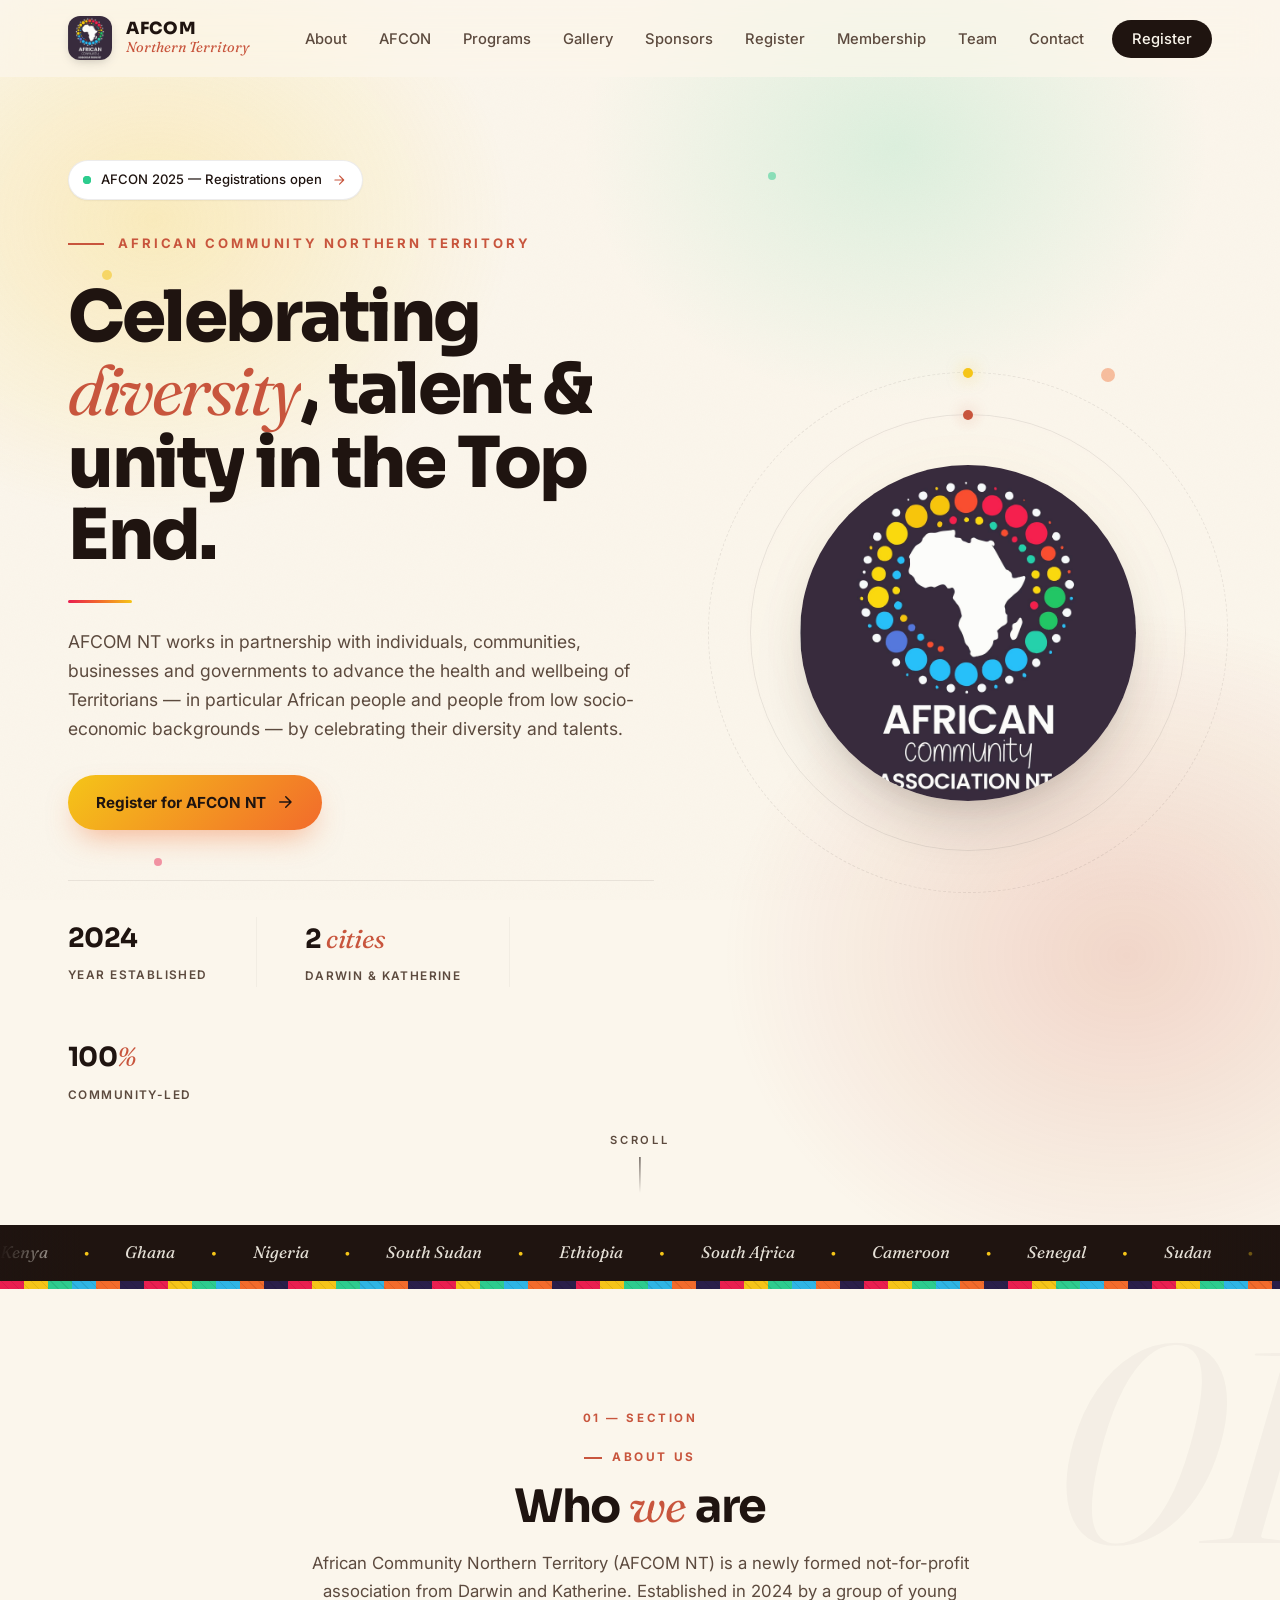
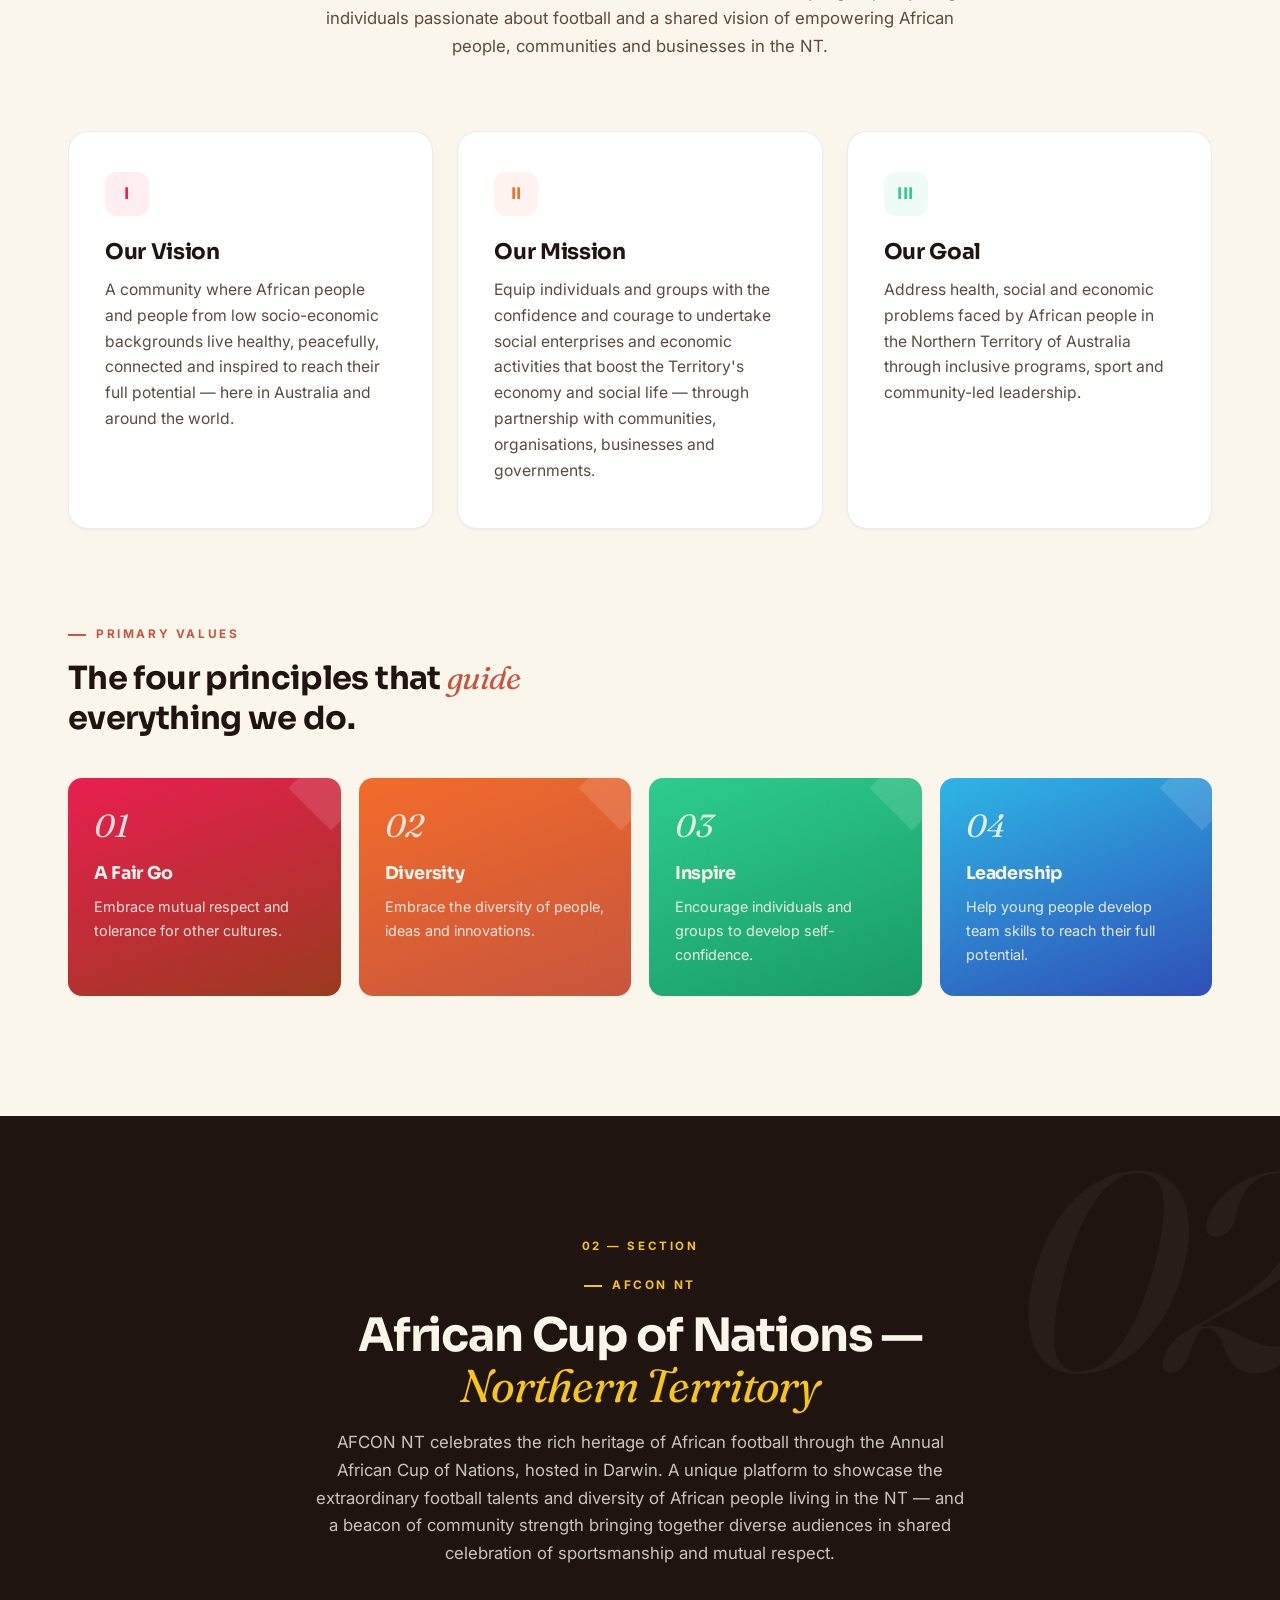
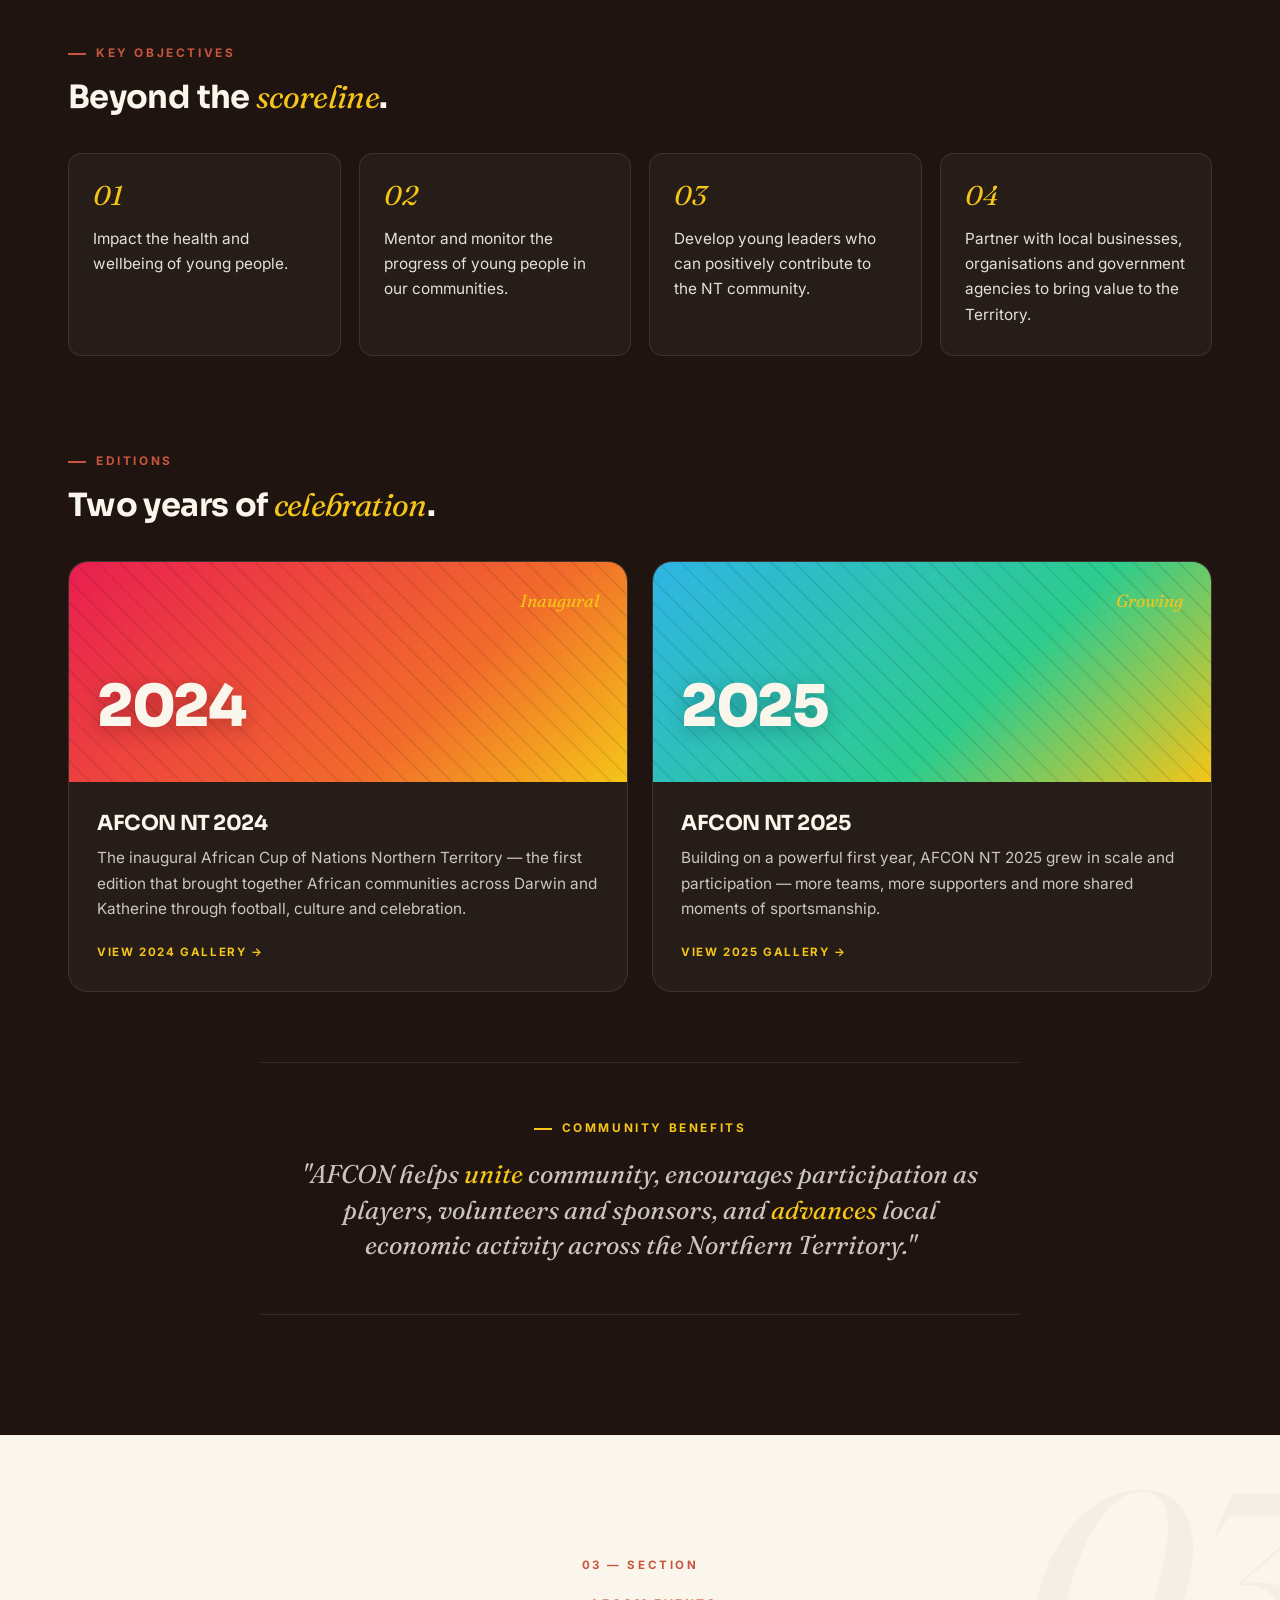
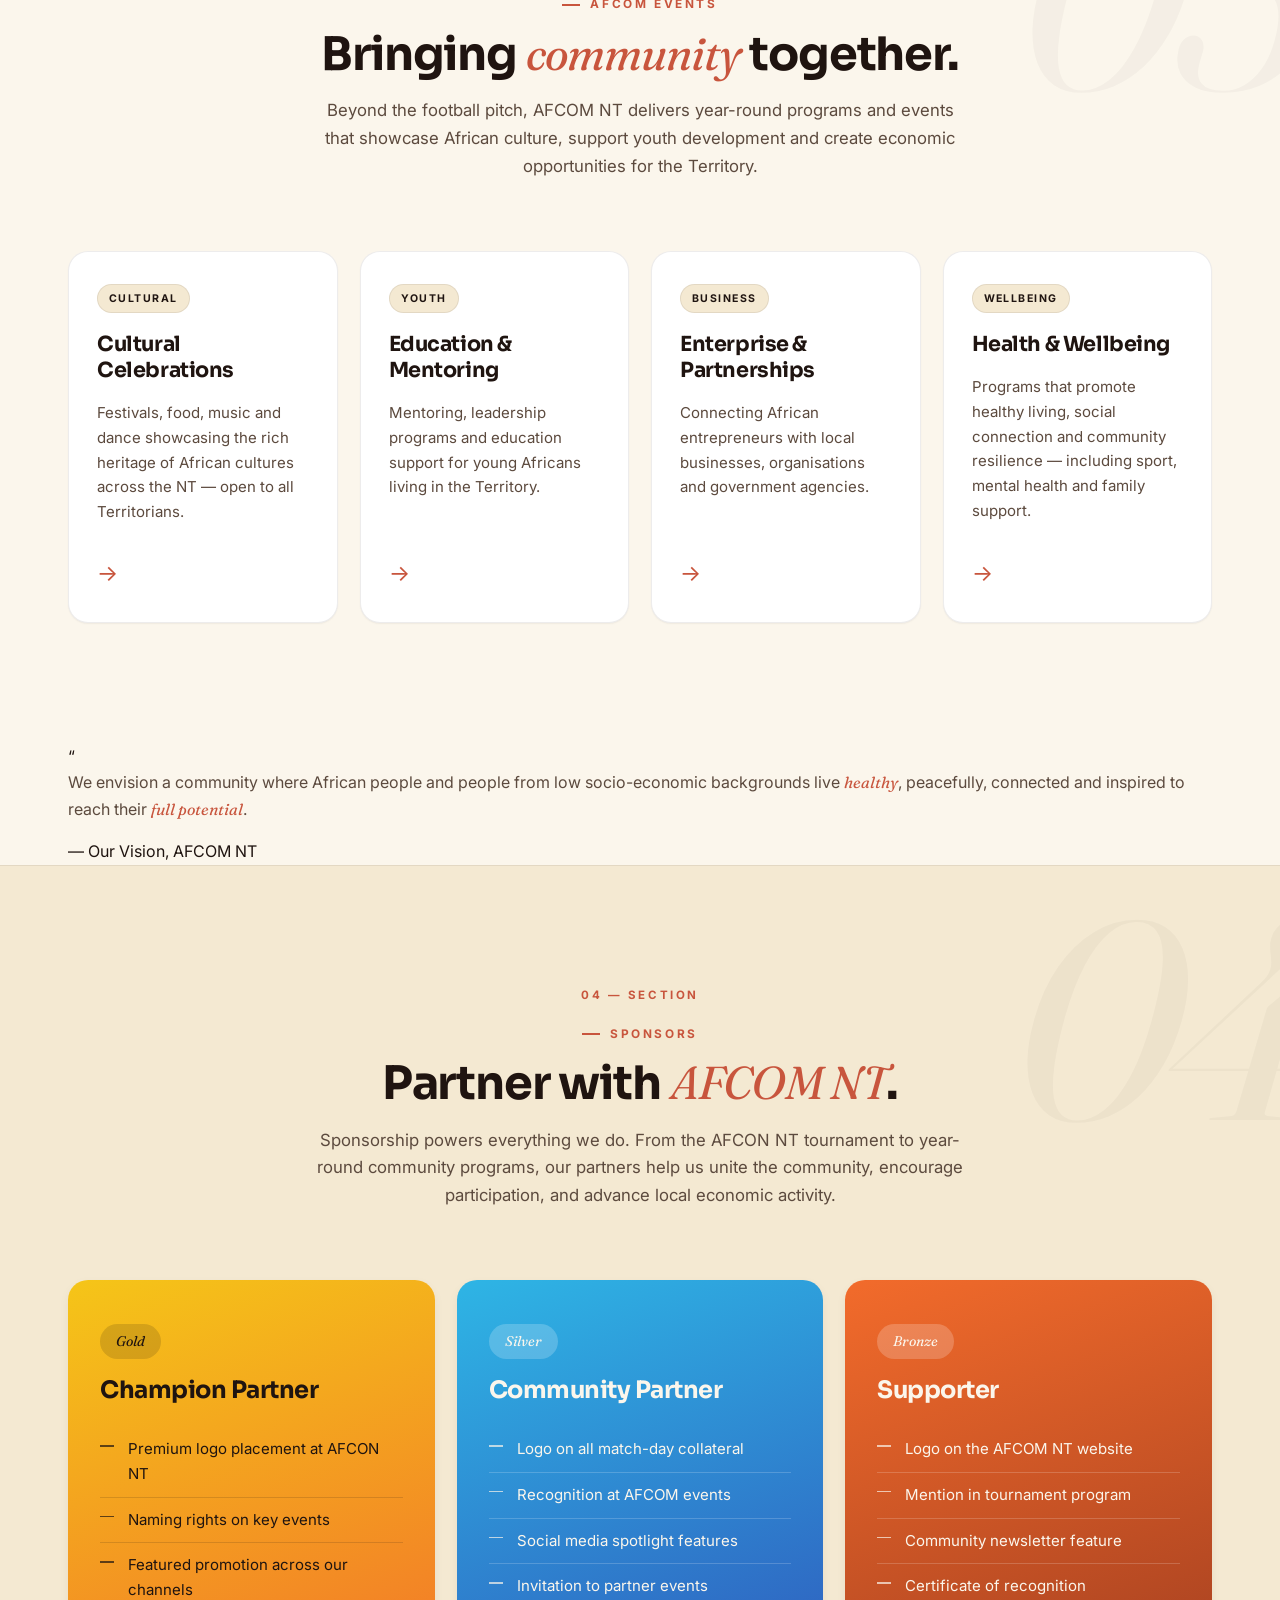
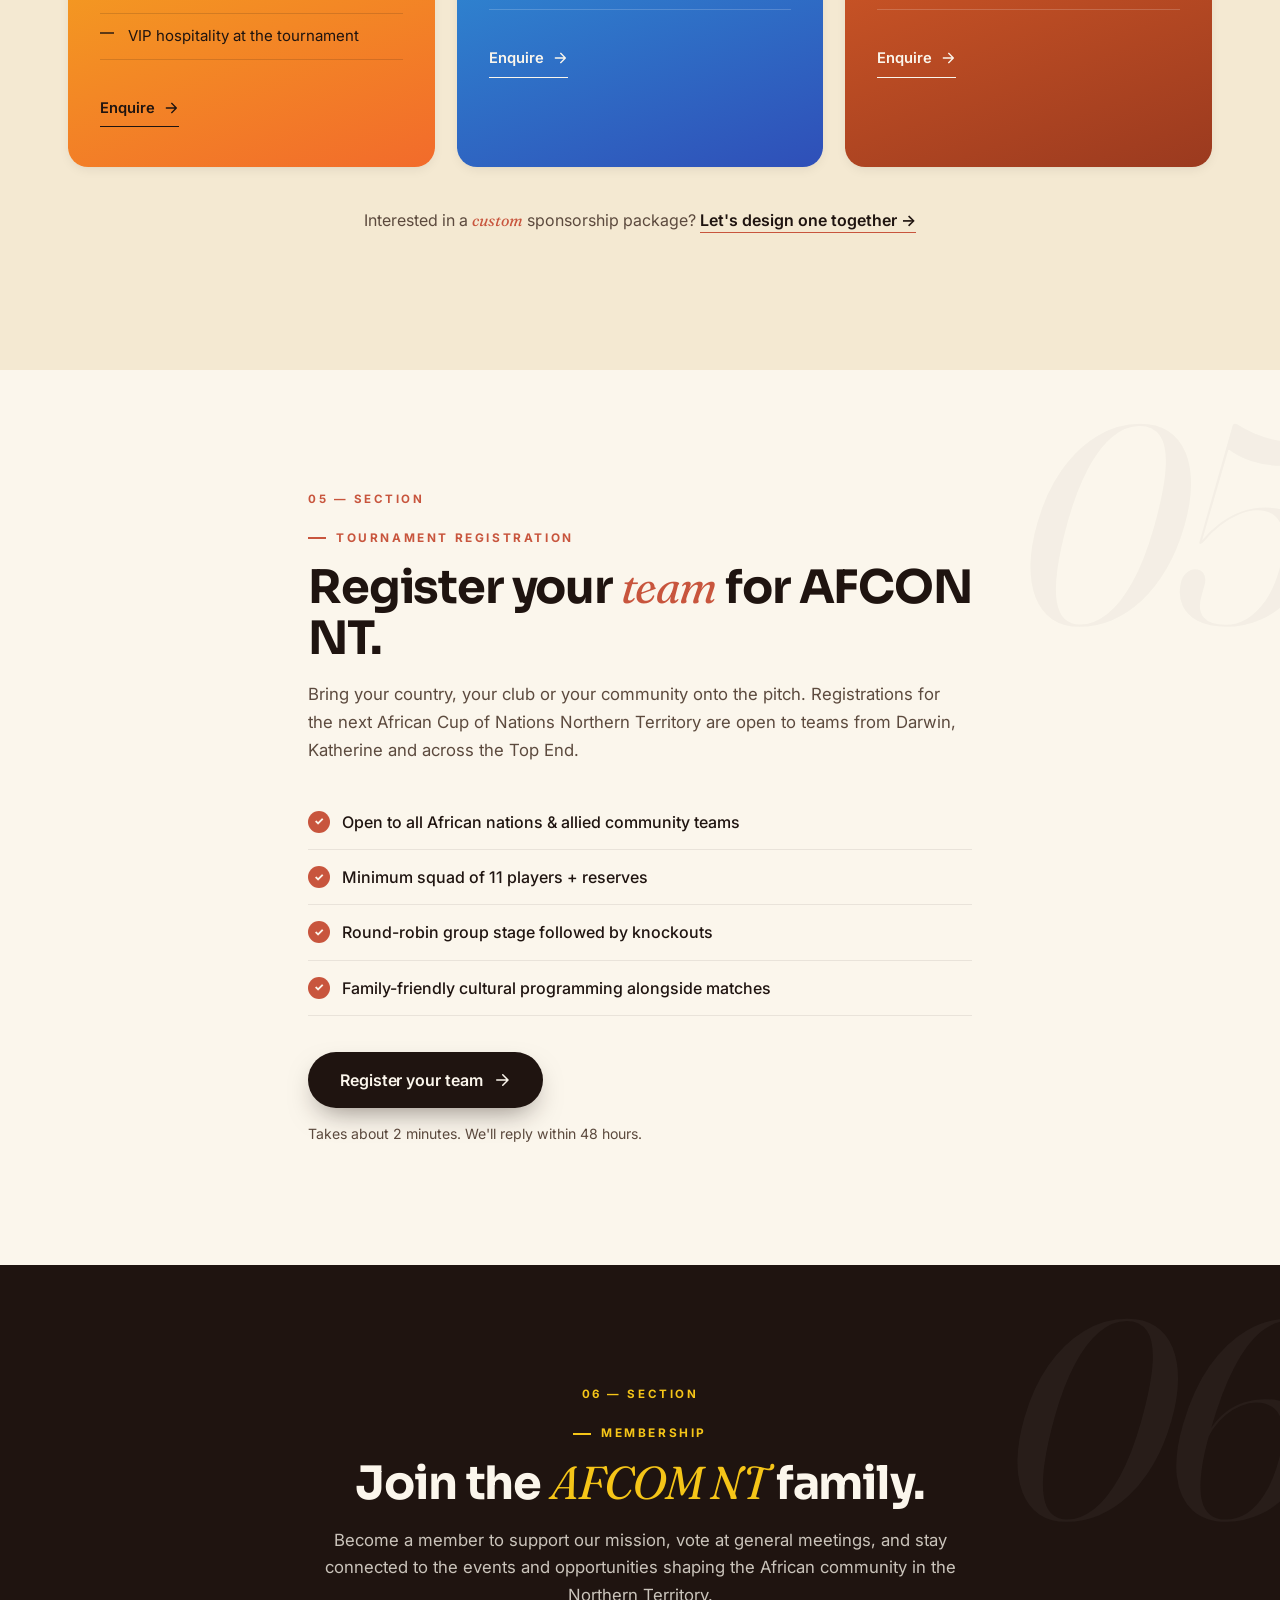
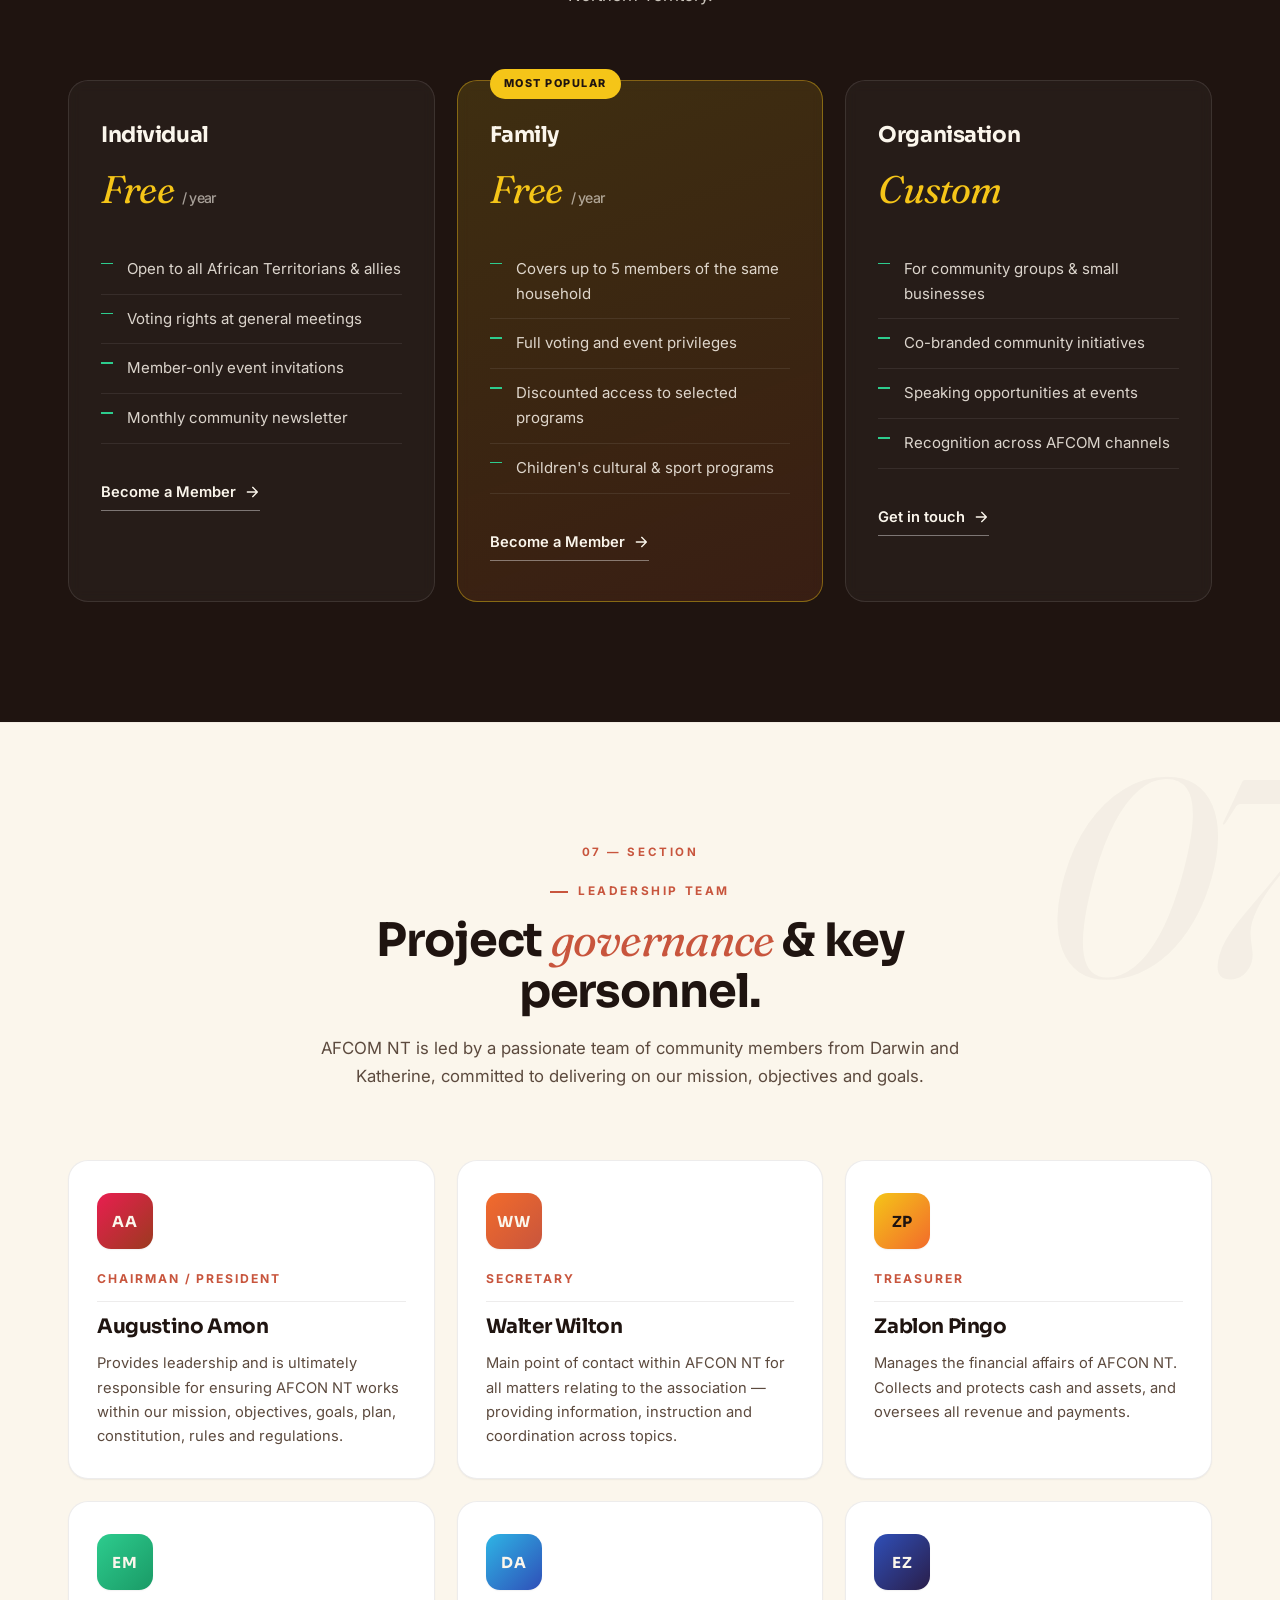
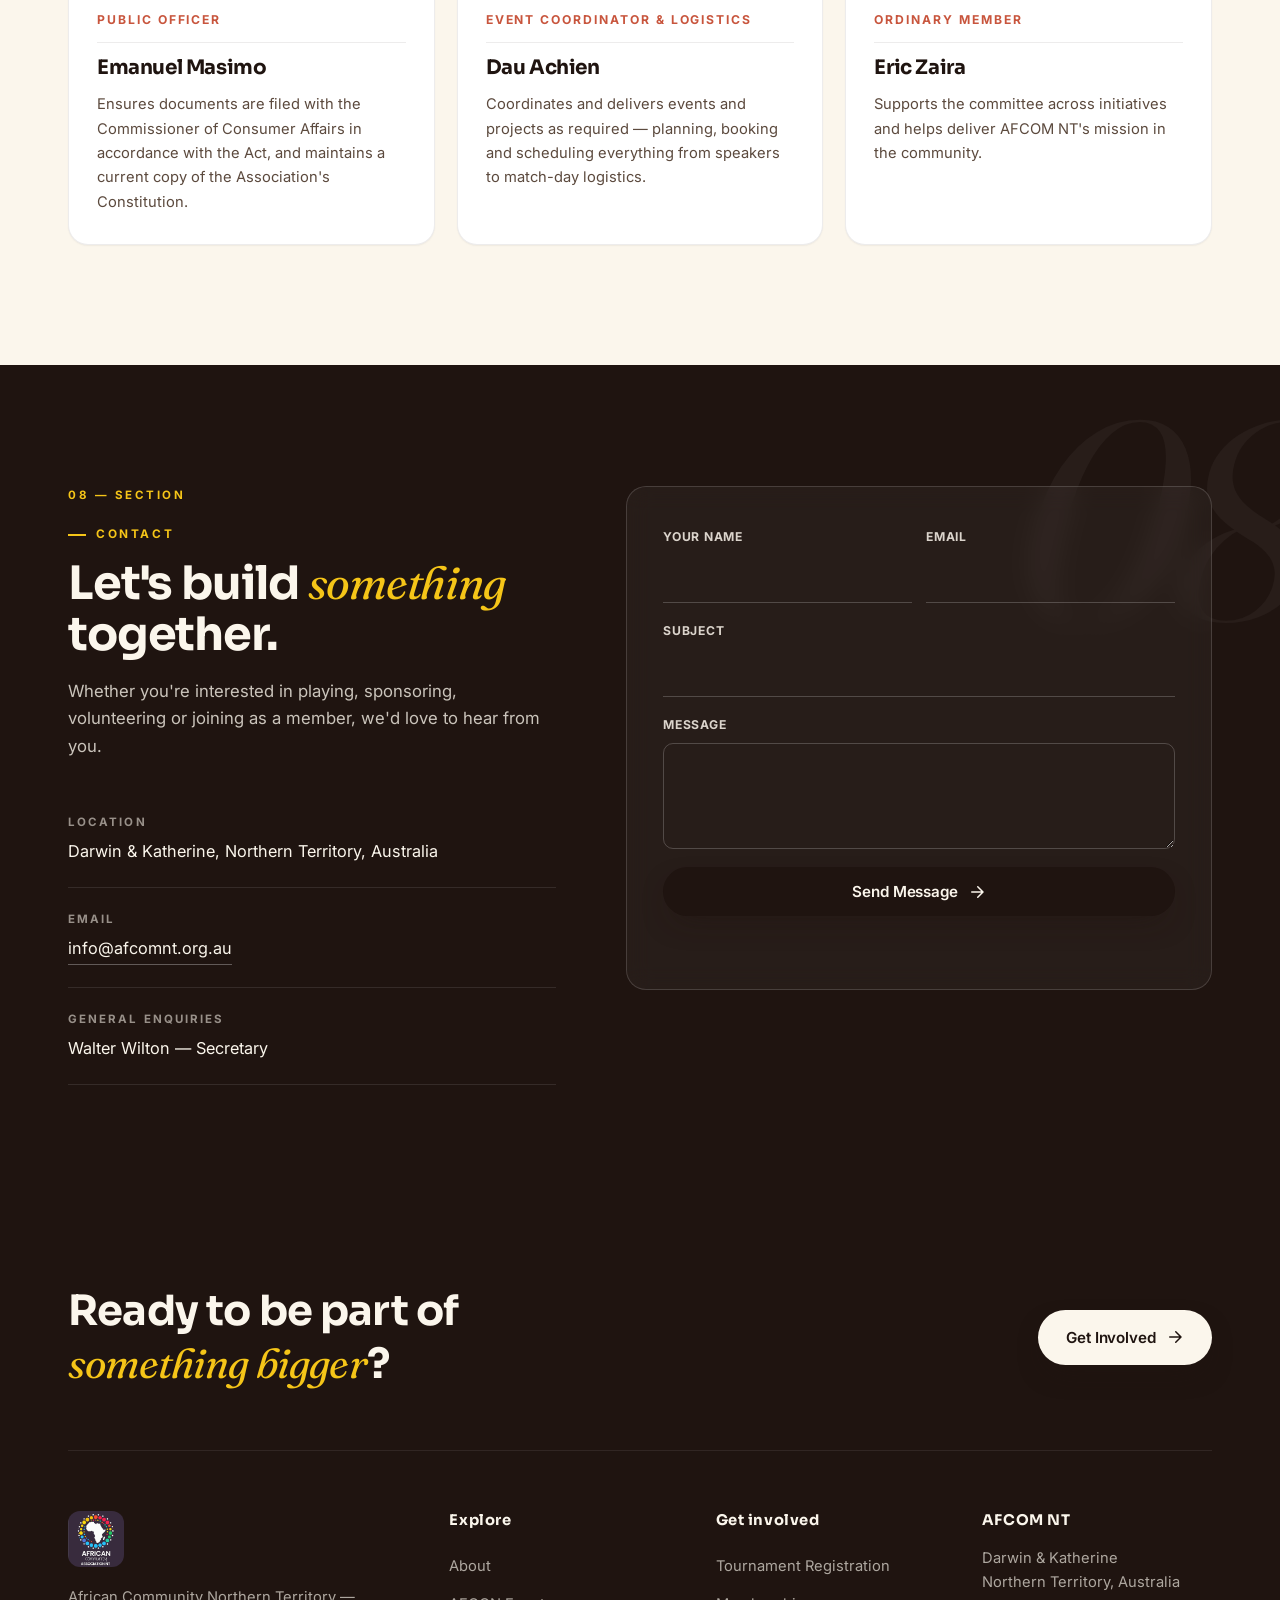
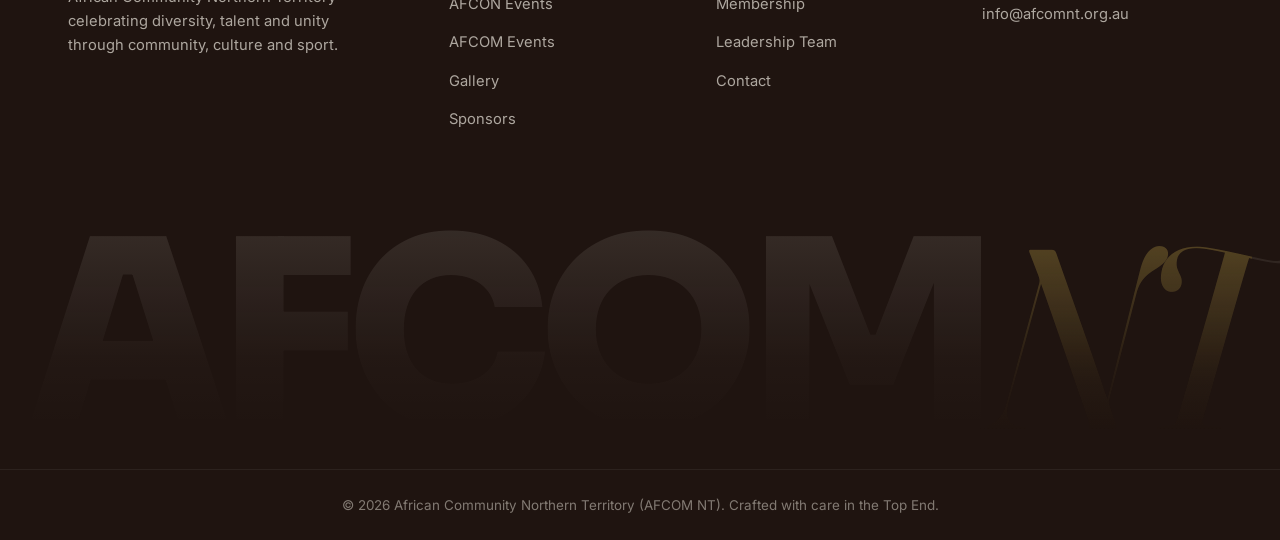
==== commit 5c432b83: "Add AFCON NT 2025 gallery photos; link event cards to gallery Add 8 optimized 2025 photos, regenerat" ====
--- a/website/index.html
+++ b/website/index.html
@@ -300,7 +300,7 @@
             <div class="event-body">
               <h4>AFCON NT 2024</h4>
               <p>The inaugural African Cup of Nations Northern Territory — the first edition that brought together African communities across Darwin and Katherine through football, culture and celebration.</p>
-              <span class="event-tag">Photos coming soon</span>
+              <a class="event-tag event-tag-link" href="gallery.html#gallery-2024">View 2024 gallery →</a>
             </div>
           </article>
           <article class="event-card event-card-2025" data-cursor="hover">
@@ -311,7 +311,7 @@
             <div class="event-body">
               <h4>AFCON NT 2025</h4>
               <p>Building on a powerful first year, AFCON NT 2025 grew in scale and participation — more teams, more supporters and more shared moments of sportsmanship.</p>
-              <span class="event-tag">Photos coming soon</span>
+              <a class="event-tag event-tag-link" href="gallery.html#gallery-2025">View 2025 gallery →</a>
             </div>
           </article>
         </div>
--- a/website/styles.css
+++ b/website/styles.css
@@ -762,6 +762,10 @@
   color: var(--yellow);
   letter-spacing: .14em; text-transform: uppercase;
 }
+.event-tag-link {
+  transition: color .3s var(--ease-out), opacity .3s var(--ease-out);
+}
+.event-tag-link:hover { color: var(--orange); opacity: .9; }
 
 .benefits {
   max-width: 760px; margin: 0 auto; text-align: center;
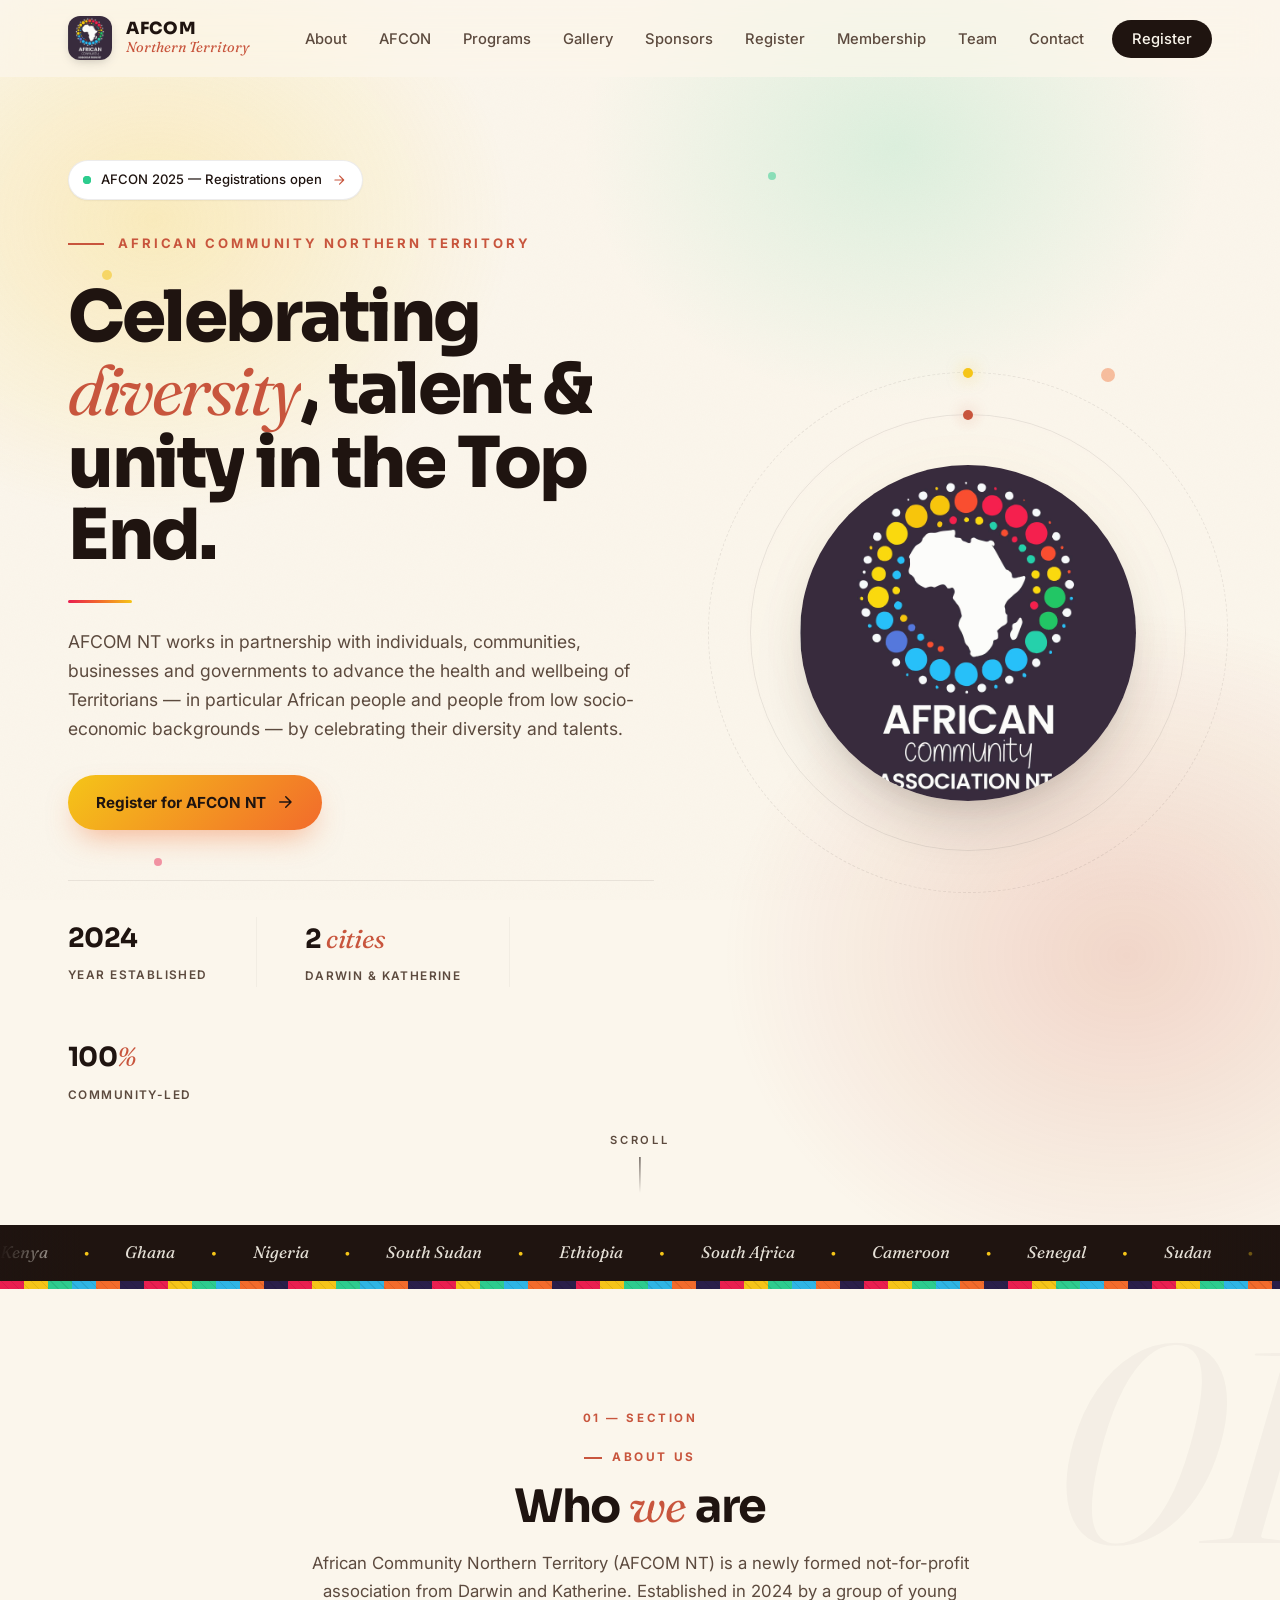
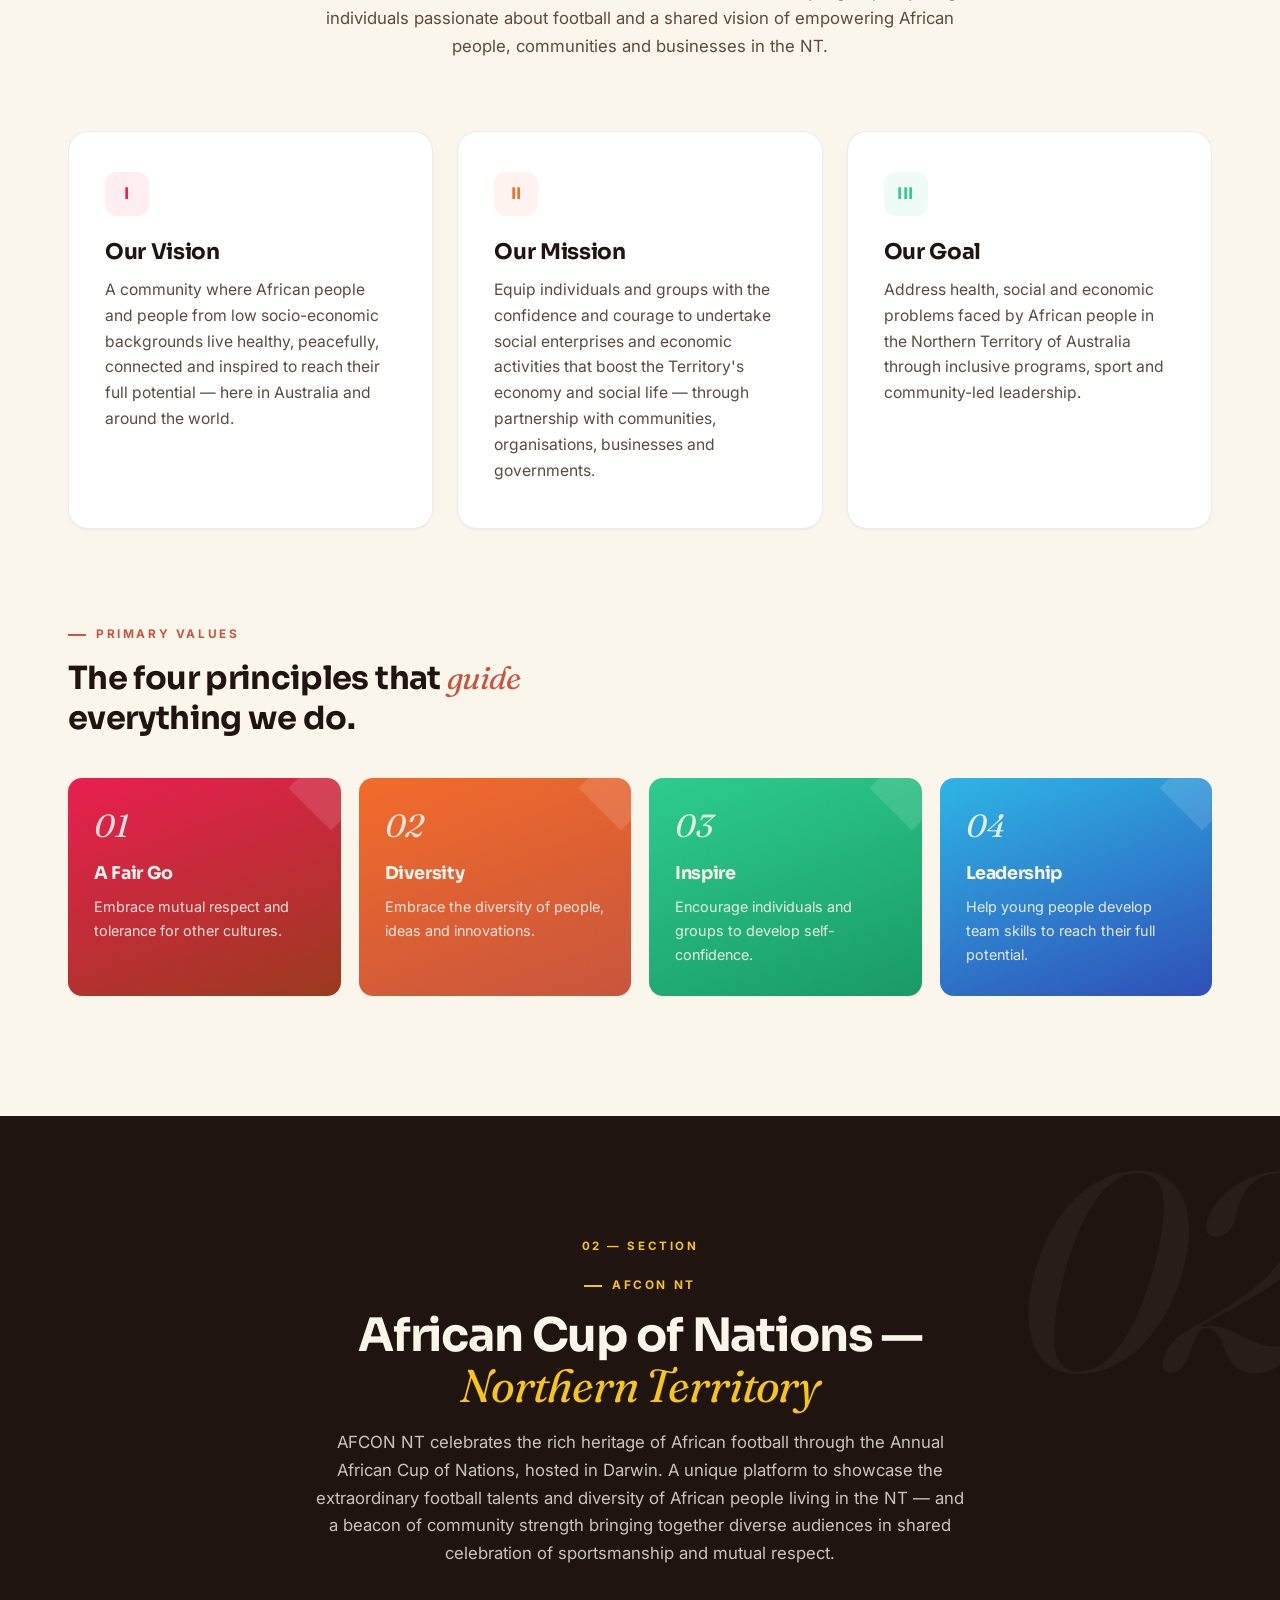
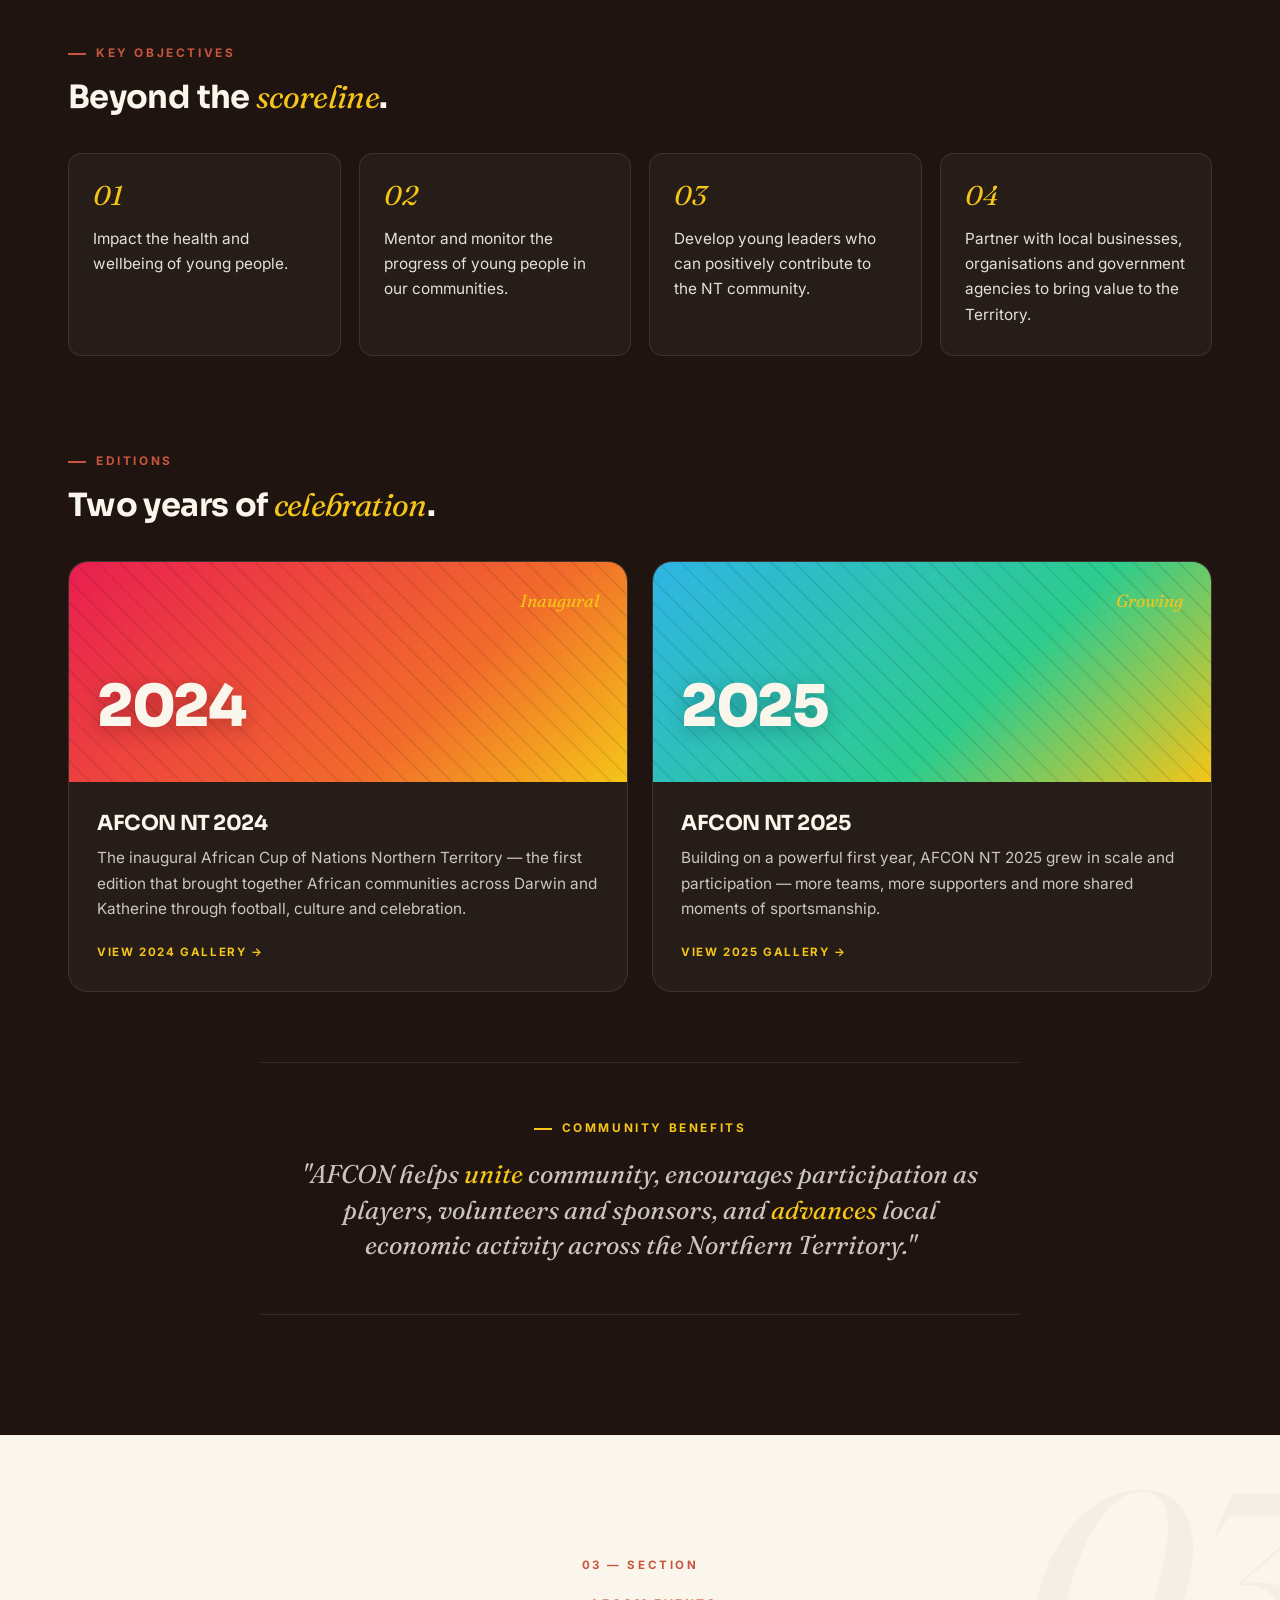
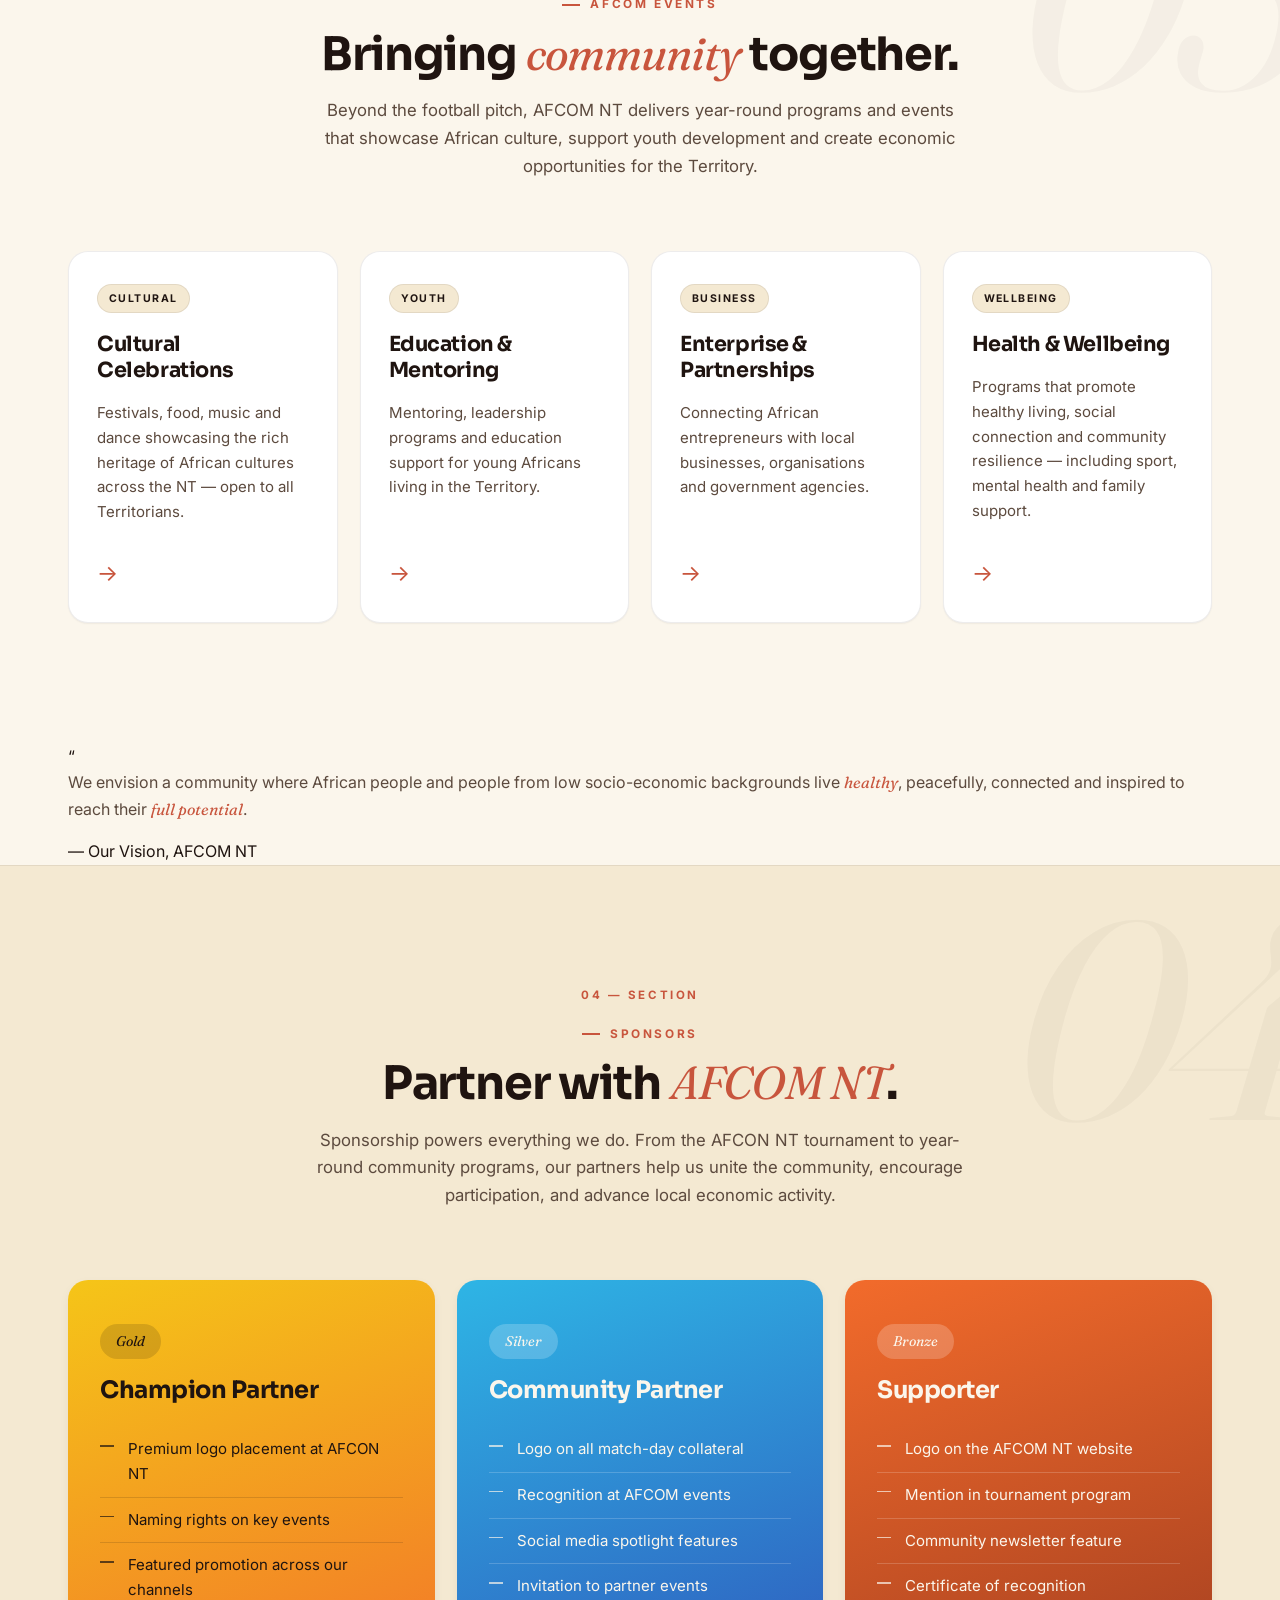
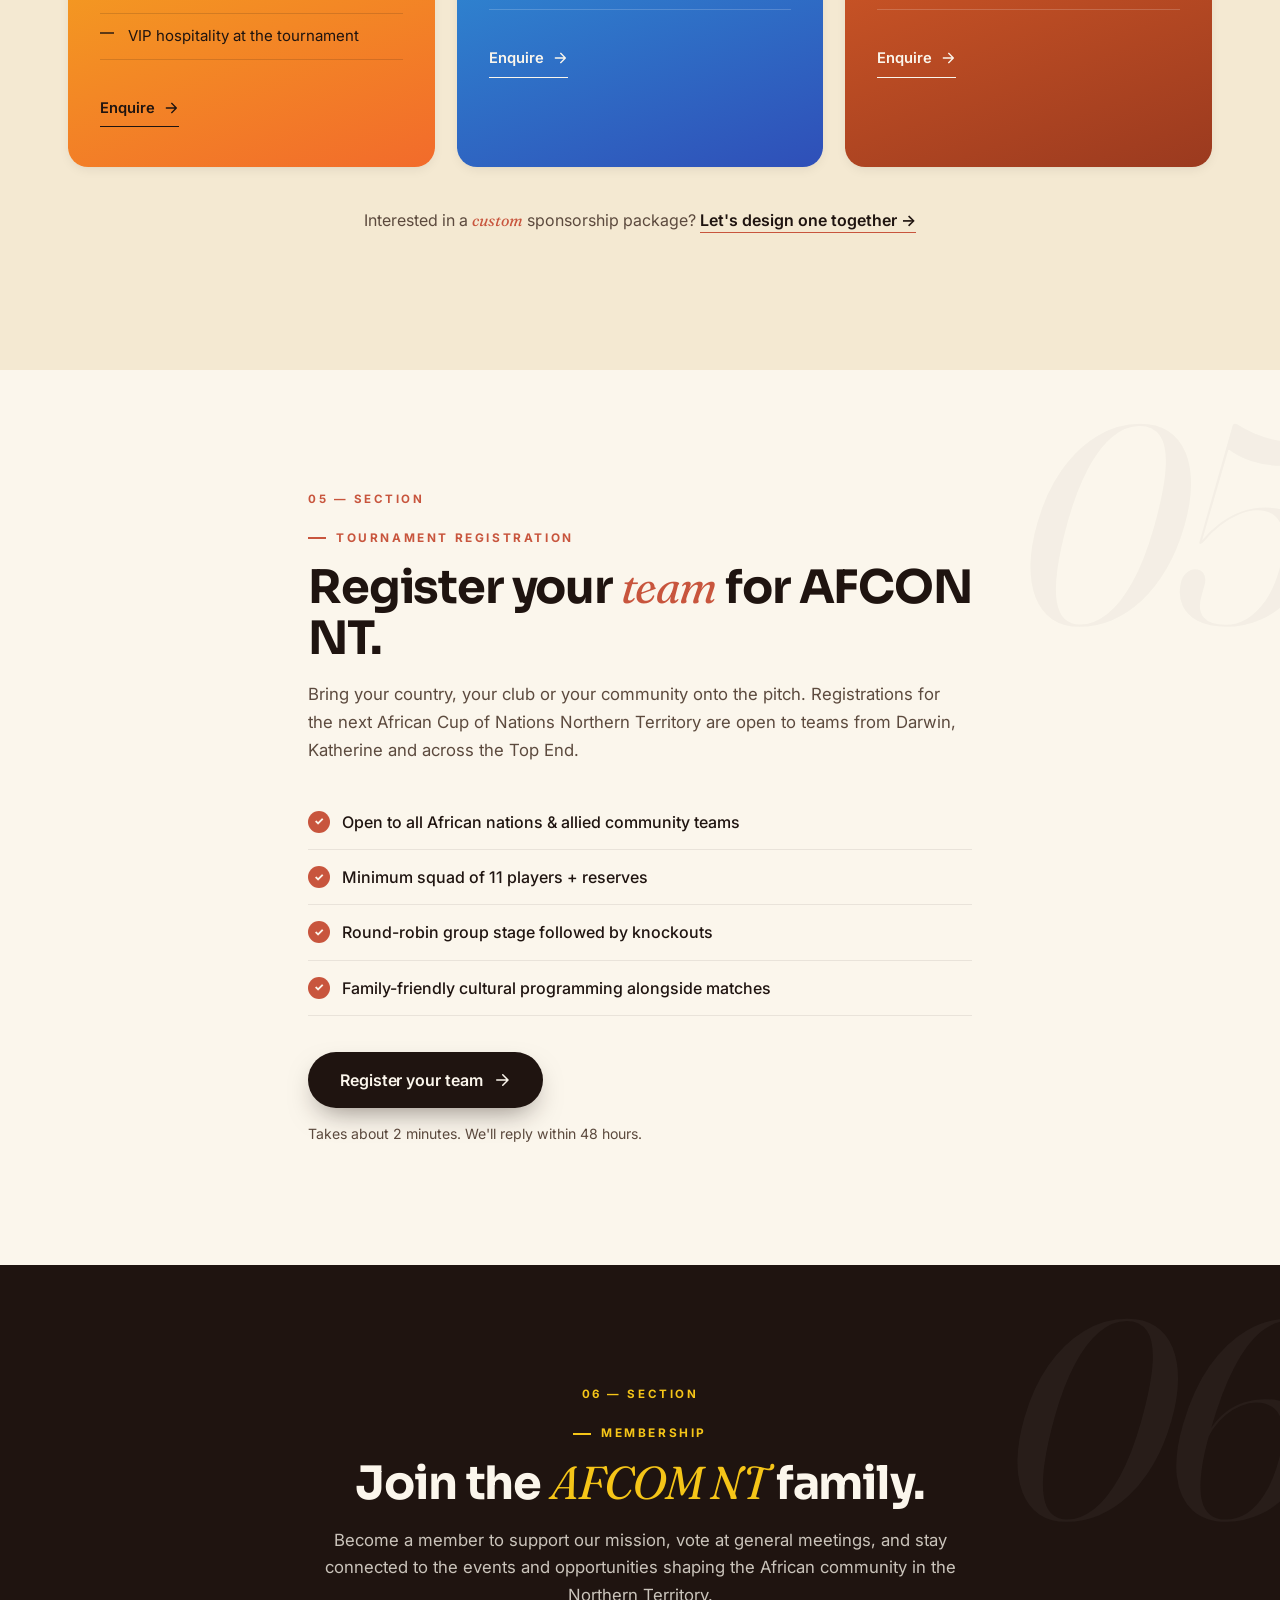
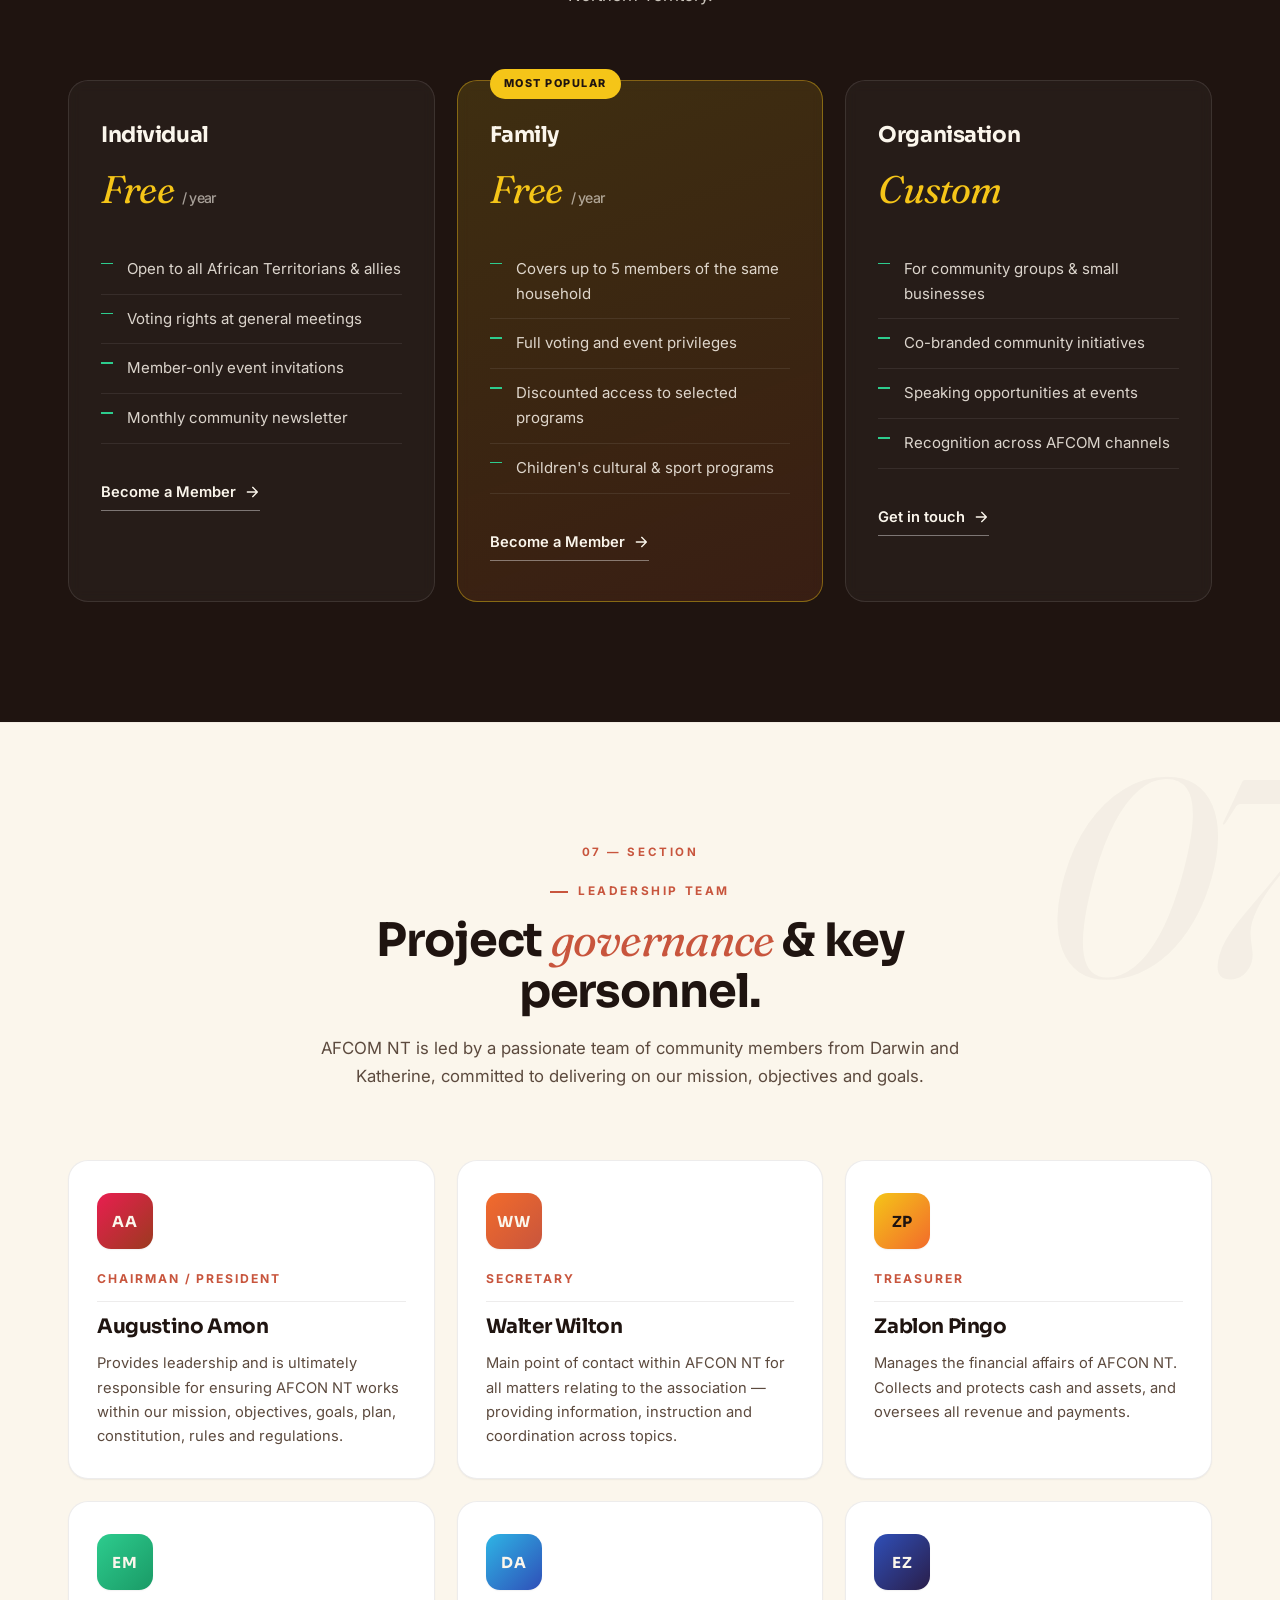
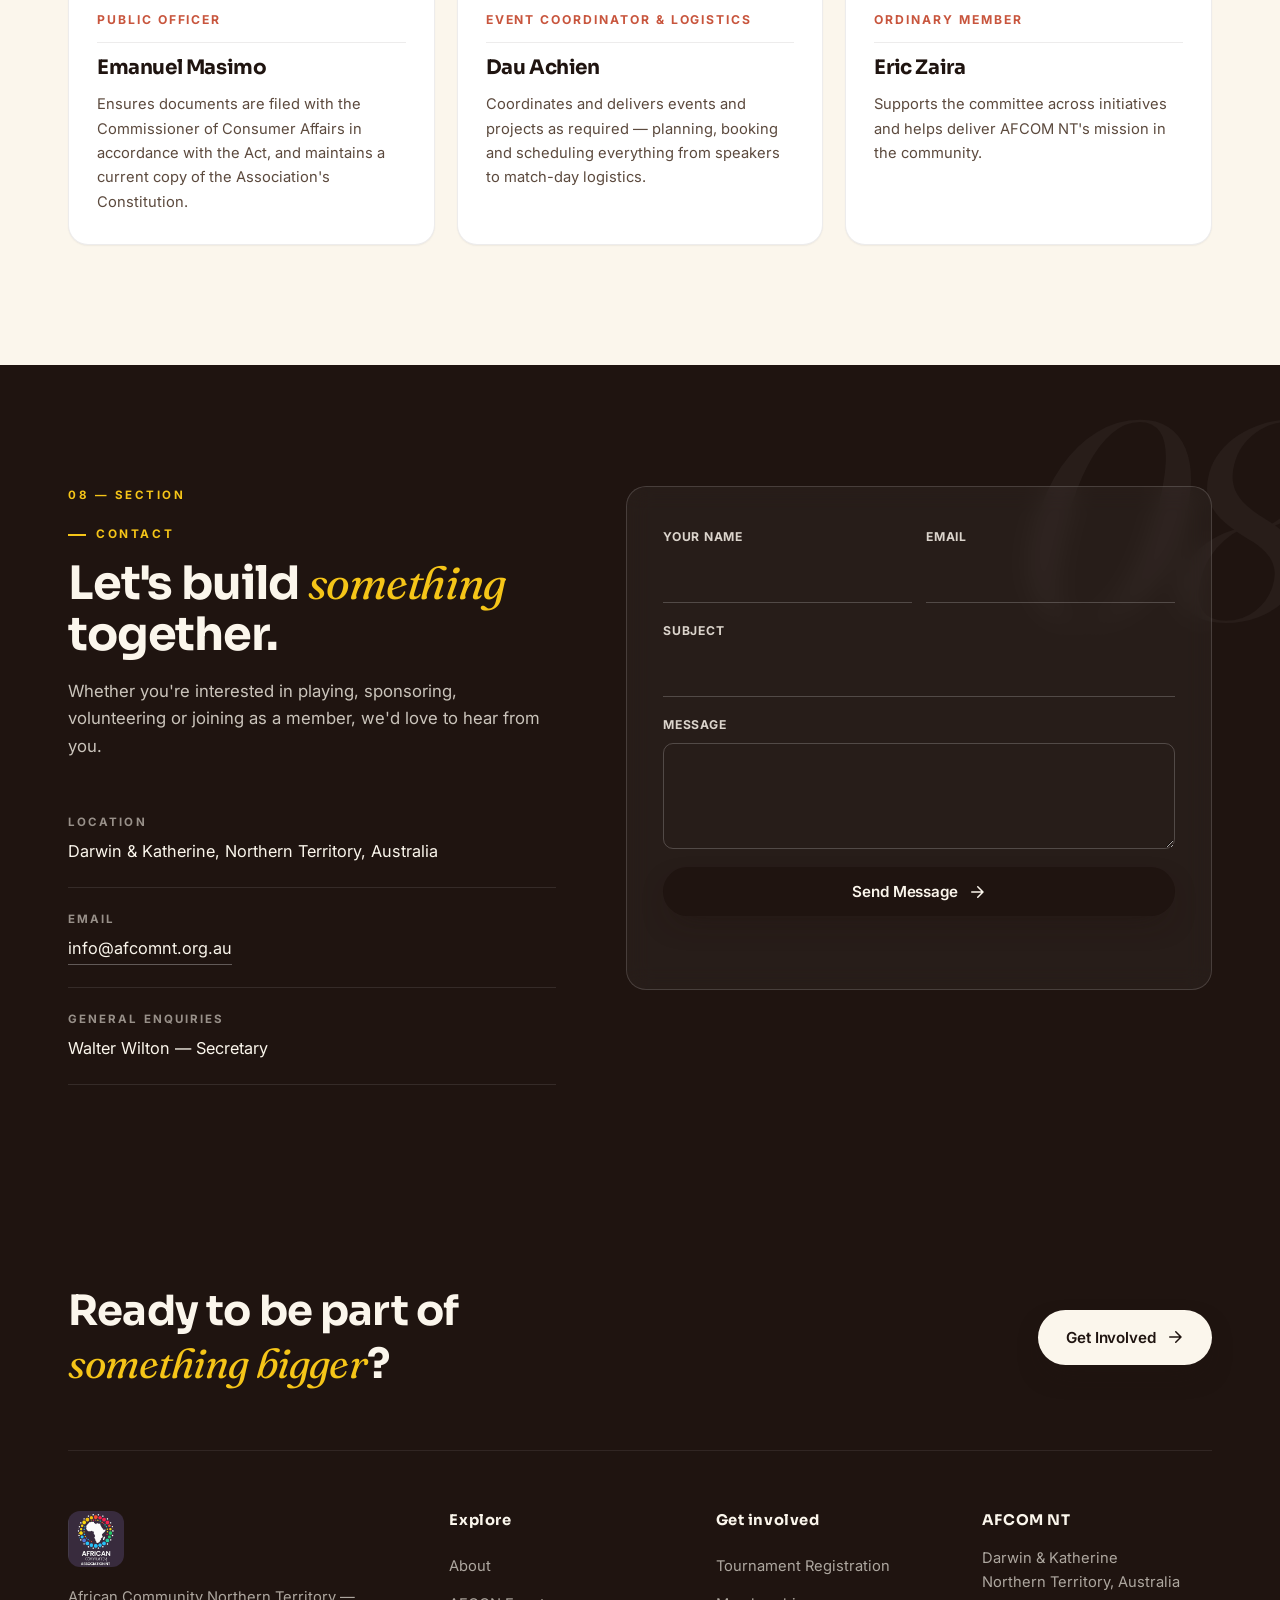
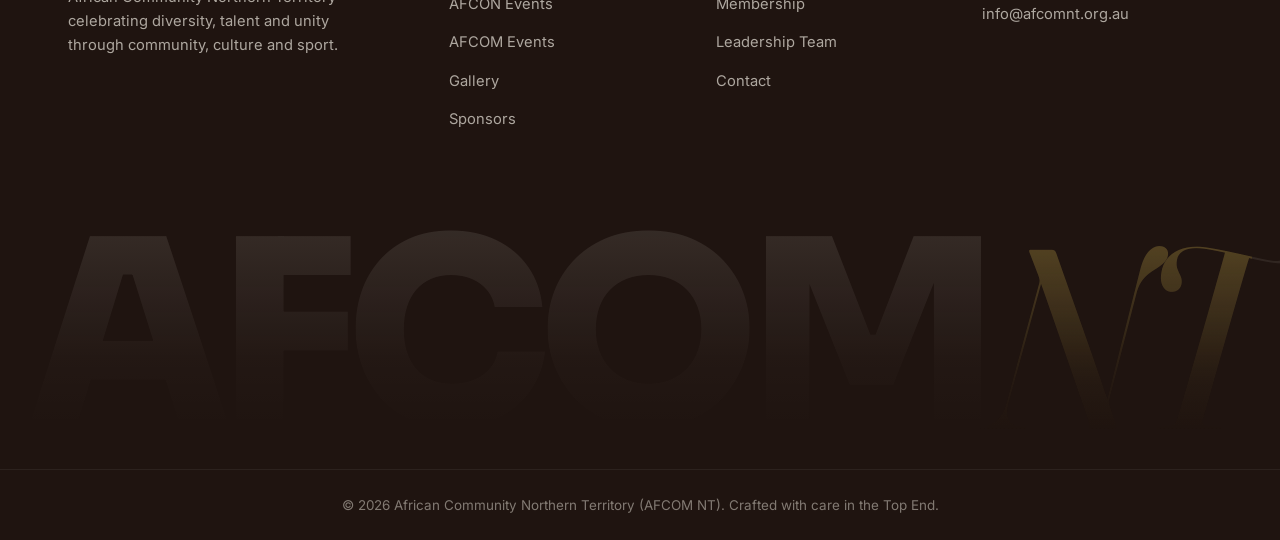
==== commit 2717bc4b: "Update footer text to include a link" ====
--- a/website/index.html
+++ b/website/index.html
@@ -749,7 +749,7 @@
 
     <div class="footer-bottom">
       <div class="container">
-        <p>&copy; <span id="year"></span> African Community Northern Territory (AFCOM NT). Crafted with care in the Top End.</p>
+        <p>&copy; <span id="year"></span> African Community Northern Territory (AFCOM NT). <a href="https://michaelkibigo.com" target="_blank" rel="noopener">Crafted with care</a> in the Top End.</p>
       </div>
     </div>
   </footer>
